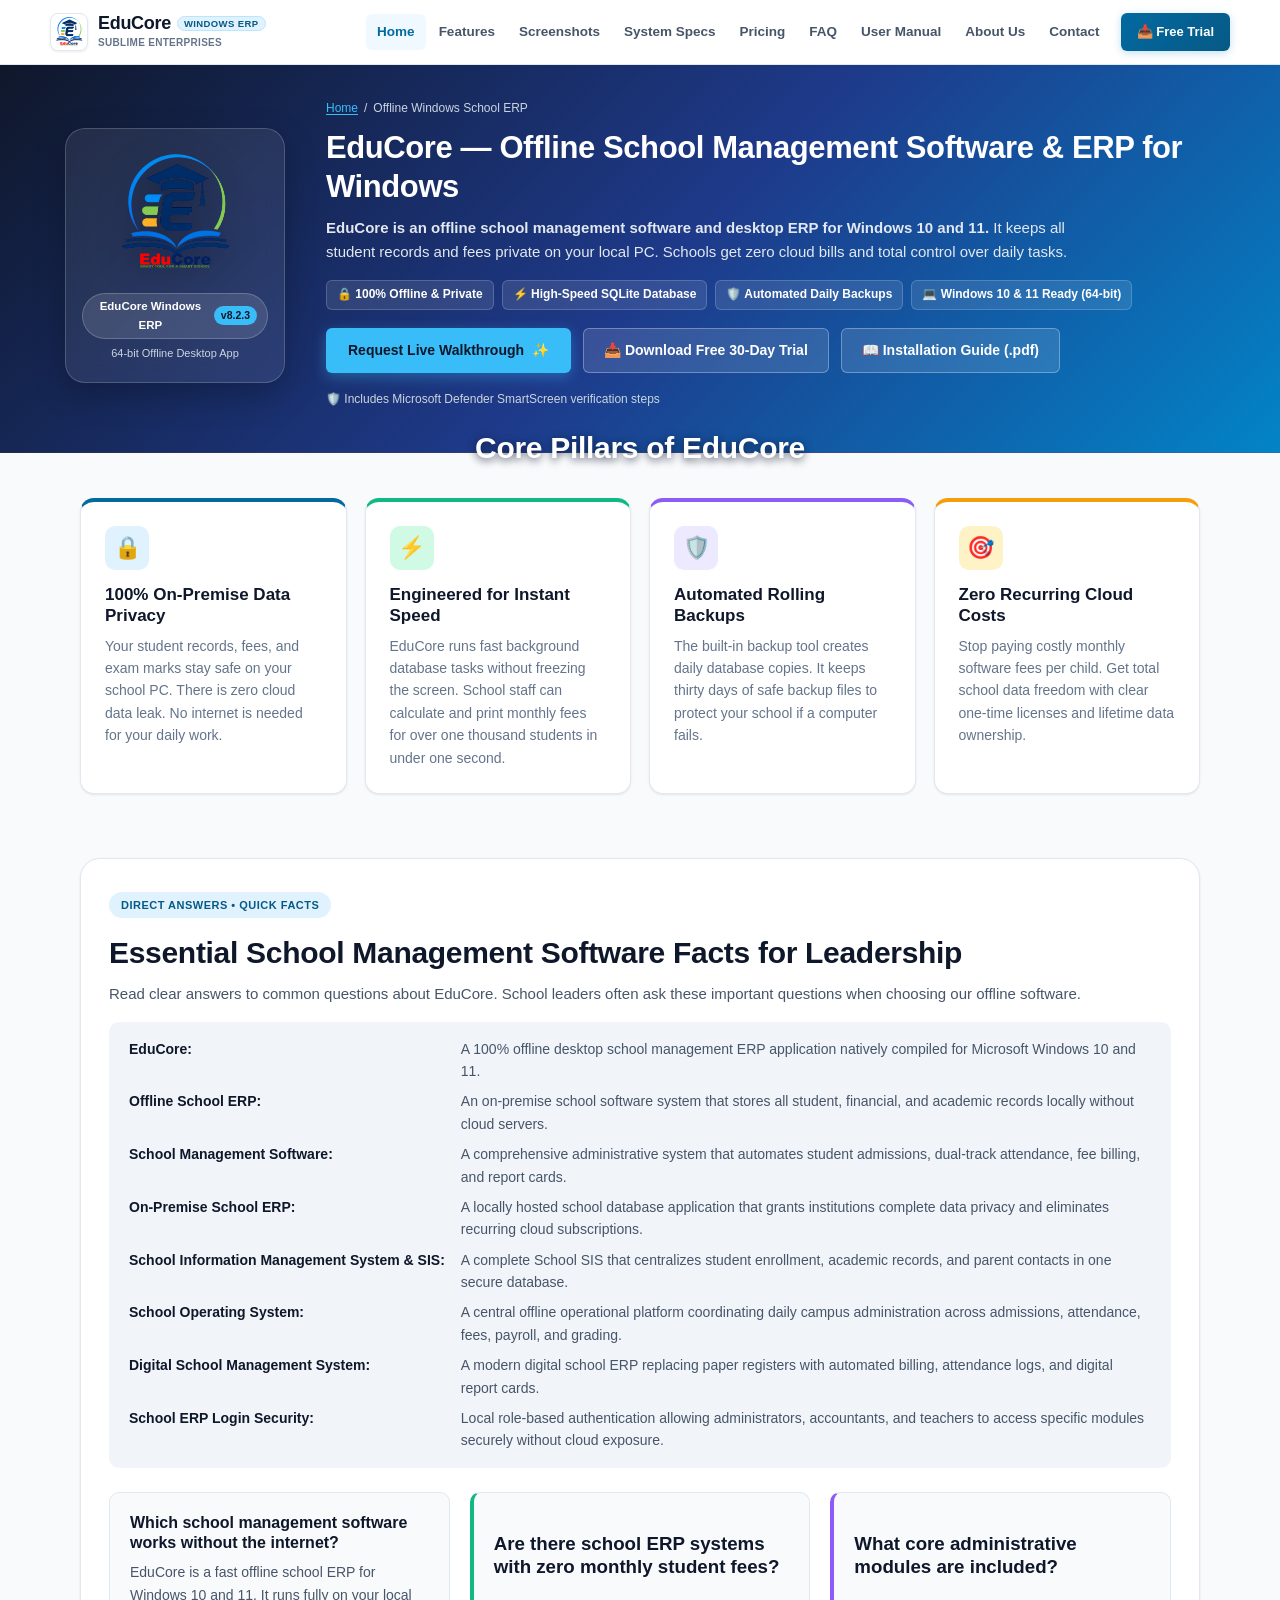
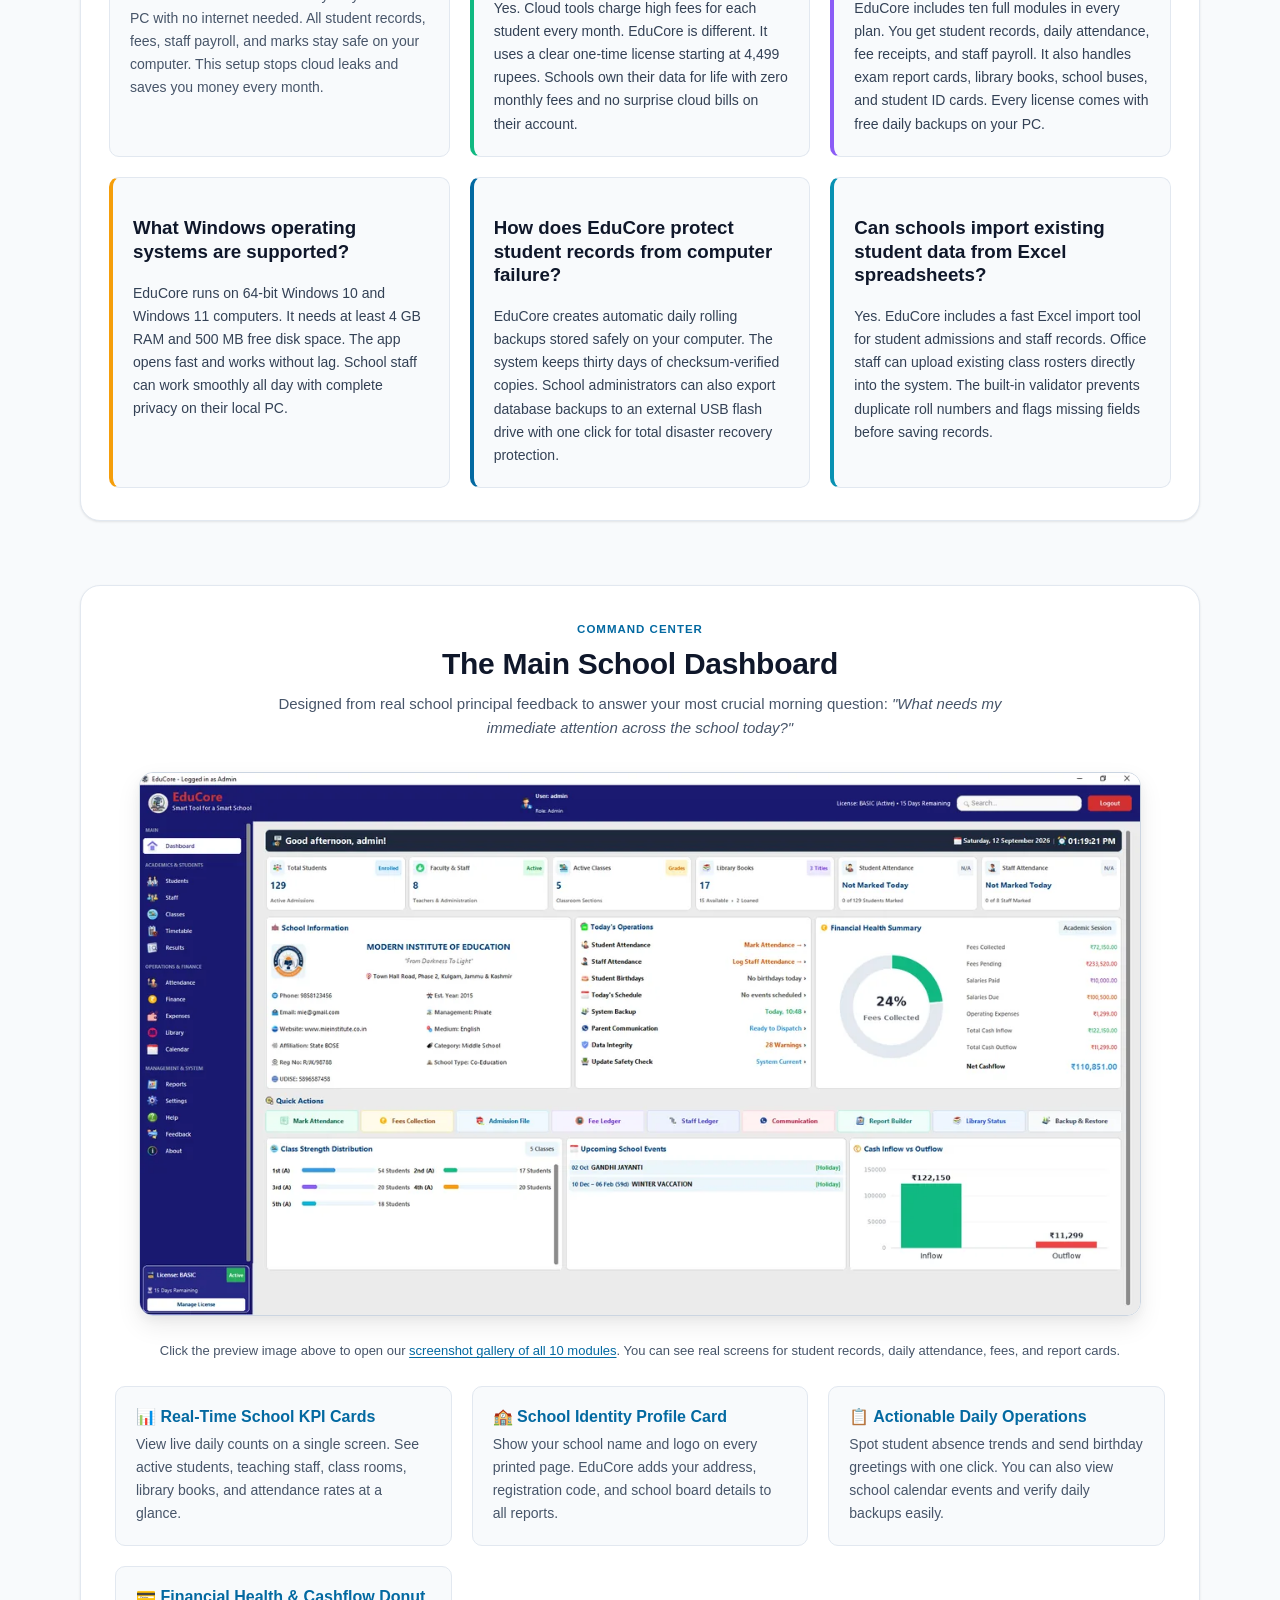
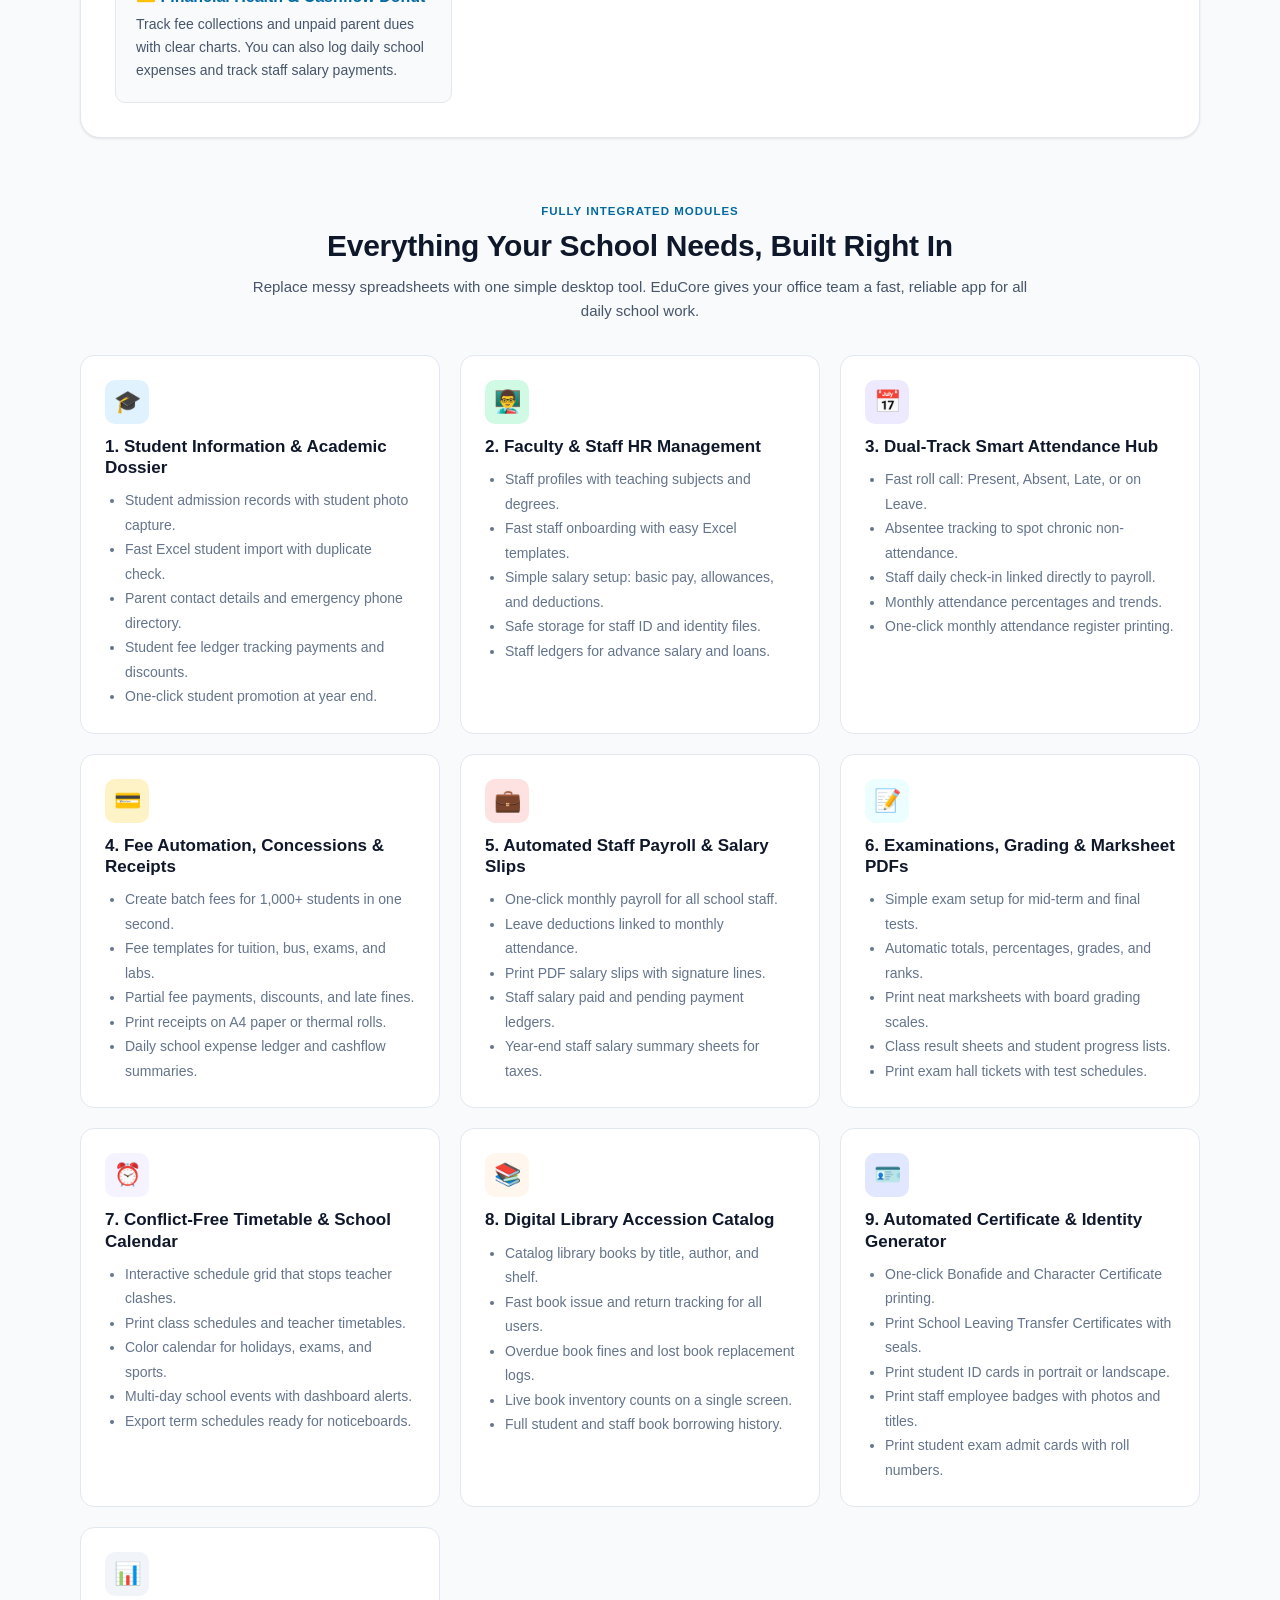
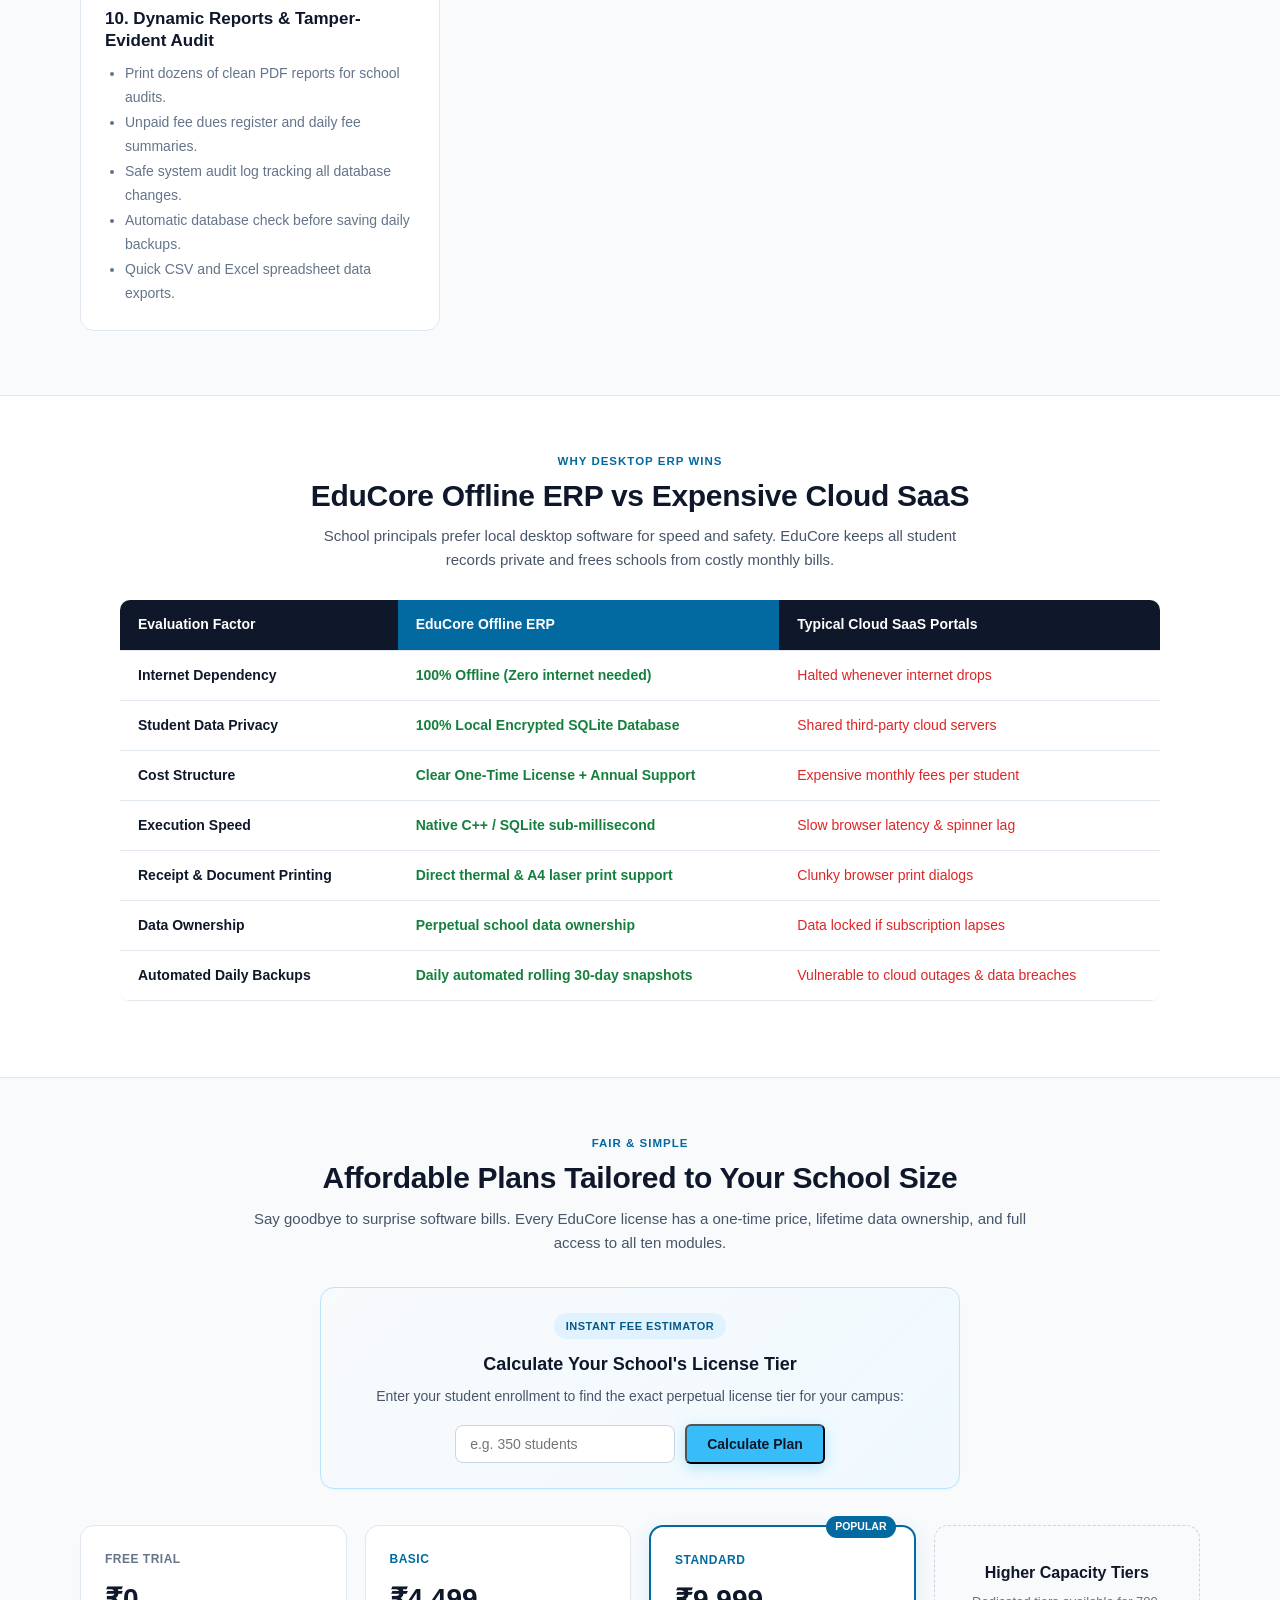
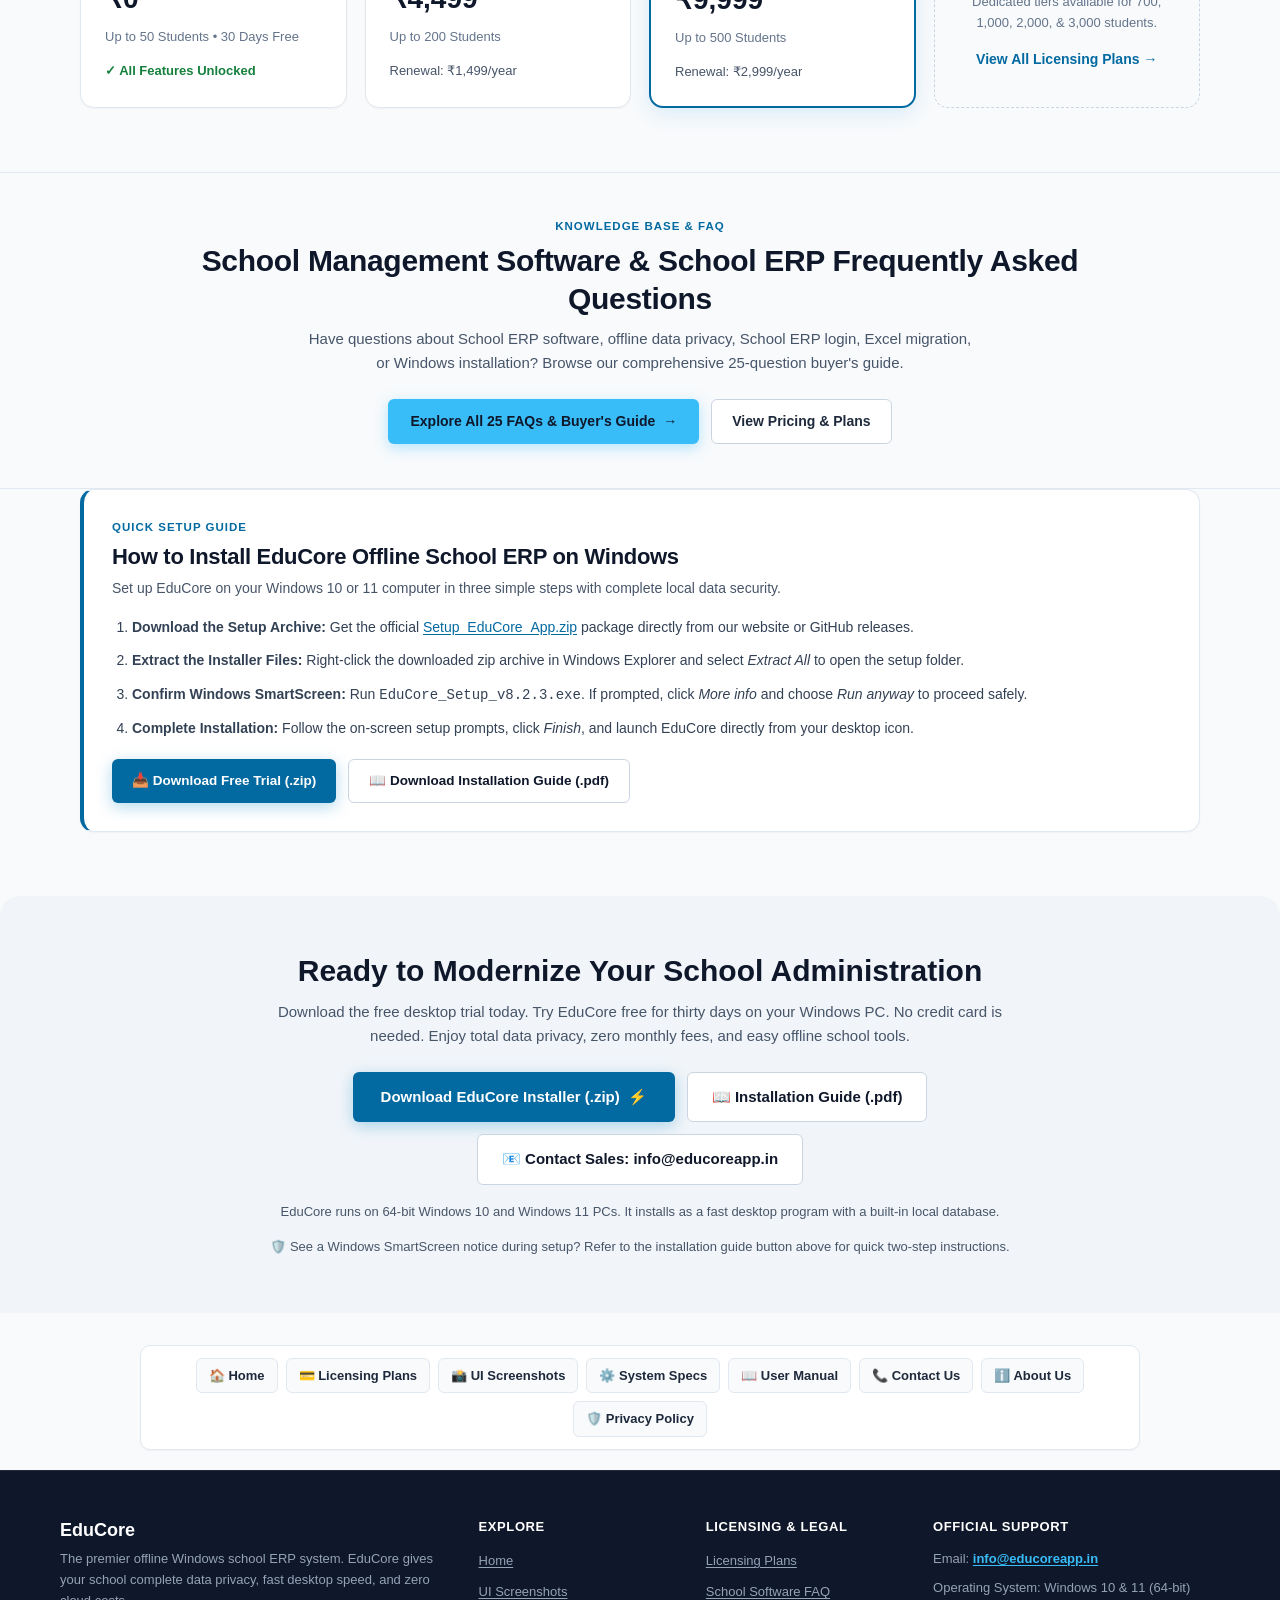
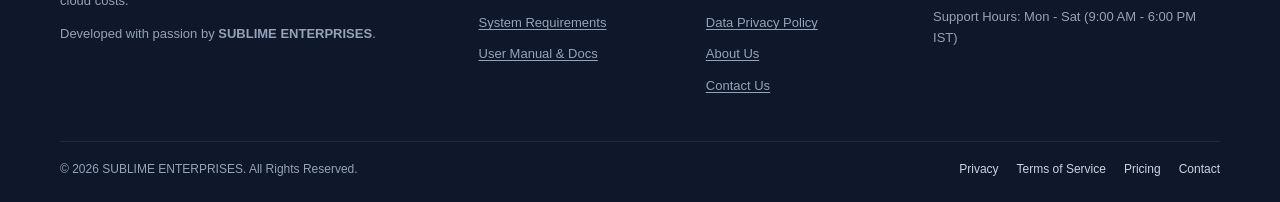
==== index.html @ c3dae07c "seo: integrate full 12-keyword cluster across FAQ, index, and llms.txt with 100% schema sync" ====
<!DOCTYPE html>
<html lang="en">
<head>
  <meta charset="UTF-8">
  <meta name="viewport" content="width=device-width, initial-scale=1.0">

  <!-- Google tag (gtag.js) - Google Analytics 4 -->
  <script async src="https://www.googletagmanager.com/gtag/js?id=G-STDN5C3C2P"></script>
  <script>
    window.dataLayer = window.dataLayer || [];
    function gtag(){dataLayer.push(arguments);}
    gtag('js', new Date());

    gtag('config', 'G-STDN5C3C2P');
  </script>
  <link rel="canonical" href="https://educoreapp.in/">
  <link rel="sitemap" type="application/xml" title="Sitemap" href="https://educoreapp.in/sitemap.xml">
  <title>EduCore — Offline School Management Software for Windows</title>
  <meta name="description" content="EduCore is offline school management software for Windows. Manage student admissions, attendance, fees, and exams with 100% on-premise data privacy.">
  <meta name="keywords" content="school management software, school erp, school management system, school erp software, school erp system, school software, school information management system, school sis, school operating system, digital school management system, digital school erp, school erp login, EduCore, SUBLIME ENTERPRISES">
  <meta name="author" content="SUBLIME ENTERPRISES">
  <meta name="robots" content="index, follow">
  <meta name="ai-agent-capabilities" content="software-download, demo-walkthrough-request, license-pricing, system-specs, offline-architecture-inspection">

  <!-- Open Graph / Social Media Meta Tags -->
  <meta property="og:type" content="website">
  <meta property="og:title" content="EduCore — High-Performance Offline School Management ERP for Windows">
  <meta property="og:description" content="100% on-premise data sovereignty with zero cloud subscription fees. Complete student records, dual attendance, automated fees, staff payroll, and report cards.">
  <meta property="og:image" content="https://educoreapp.in/assets/img/logo.png">
  <meta property="og:site_name" content="EduCore">

  <!-- Twitter Card -->
  <meta name="twitter:card" content="summary_large_image">
  <meta name="twitter:title" content="EduCore — Offline School Management ERP for Windows">
  <meta name="twitter:description" content="100% on-premise data sovereignty with zero cloud subscription fees. Complete student, fee, exam, and staff management for schools.">
  <meta name="twitter:image" content="https://educoreapp.in/assets/img/logo.png">
  <!-- Favicon & Mobile Web App Icons -->
  <link rel="apple-touch-icon" sizes="180x180" href="assets/favicon/apple-touch-icon.png">
  <link rel="icon" type="image/png" sizes="32x32" href="assets/favicon/favicon-32x32.png">
  <link rel="icon" type="image/png" sizes="16x16" href="assets/favicon/favicon-16x16.png">
  <link rel="shortcut icon" href="favicon.ico">
  <link rel="manifest" href="assets/favicon/site.webmanifest">
  <meta name="theme-color" content="#0f172a">

  <link rel="preload" href="assets/css/shared.css" as="style">
  <link rel="stylesheet" href="assets/css/shared.css">

      <!-- Google Compliant Comprehensive Structured Data (JSON-LD) with GEO & AEO Rich Entities -->
  <script type="application/ld+json">{
  "@context": "https://schema.org",
  "@graph": [
    {
      "@type": "WebSite",
      "@id": "https://educoreapp.in/#website",
      "url": "https://educoreapp.in/",
      "name": "EduCore School Management Software",
      "description": "High-performance offline school management ERP and administrative desktop system for Windows.",
      "inLanguage": "en-US",
      "publisher": {
        "@id": "https://educoreapp.in/#organization"
      },
      "potentialAction": {
        "@type": "SearchAction",
        "target": {
          "@type": "EntryPoint",
          "urlTemplate": "https://educoreapp.in/school-management-software-faq.html?q={search_term_string}"
        },
        "query-input": "required name=search_term_string"
      }
    },
    {
      "@type": "BreadcrumbList",
      "@id": "https://educoreapp.in/#breadcrumbs",
      "itemListElement": [
        {
          "@type": "ListItem",
          "position": 1,
          "name": "Home",
          "item": "https://educoreapp.in/"
        },
        {
          "@type": "ListItem",
          "position": 2,
          "name": "Offline Windows School ERP",
          "item": "https://educoreapp.in/#software"
        }
      ]
    },
    {
      "@type": "Organization",
      "@id": "https://educoreapp.in/#organization",
      "name": "SUBLIME ENTERPRISES",
      "legalName": "Sublime Enterprises",
      "url": "https://educoreapp.in/",
      "logo": "https://educoreapp.in/assets/img/logo.webp",
      "image": "https://educoreapp.in/assets/img/logo.webp",
      "description": "Software development and educational technology company engineering offline desktop ERP and school management systems.",
      "email": "info@educoreapp.in",
      "telephone": "+91-9419000000",
      "foundingDate": "2024",
      "founder": {
        "@id": "https://educoreapp.in/#author"
      },
      "address": {
        "@type": "PostalAddress",
        "addressCountry": "IN"
      },
      "sameAs": [
        "https://github.com/tyk786/EduCore",
        "https://en.wikipedia.org/wiki/School_management_system",
        "https://en.wikipedia.org/wiki/SQLite"
      ],
      "contactPoint": [
        {
          "@type": "ContactPoint",
          "contactType": "Customer Support & Technical Inquiries",
          "email": "info@educoreapp.in",
          "telephone": "+91-9419000000",
          "url": "https://educoreapp.in/contact-us.html",
          "availableLanguage": [
            "en",
            "hi"
          ]
        }
      ]
    },
    {
      "@type": "Person",
      "@id": "https://educoreapp.in/#author",
      "name": "Tariq Yousuf",
      "jobTitle": "Lead Software Architect",
      "url": "https://educoreapp.in/about-us.html",
      "image": "https://educoreapp.in/assets/img/logo.webp",
      "worksFor": {
        "@id": "https://educoreapp.in/#organization"
      },
      "sameAs": [
        "https://github.com/tyk786"
      ]
    },
    {
      "@type": "SoftwareApplication",
      "@id": "https://educoreapp.in/#software",
      "name": "EduCore School Management Software",
      "applicationCategory": "EducationalApplication, BusinessApplication",
      "operatingSystem": "Windows 10, Windows 11 (64-bit)",
      "downloadUrl": "https://github.com/tyk786/EduCore/releases/download/8.2.3/Setup_EduCore_App.zip",
      "image": "https://educoreapp.in/assets/img/logo.webp",
      "screenshot": "https://educoreapp.in/assets/img/EduCore_Dashboard.webp",
      "softwareVersion": "8.2.3",
      "datePublished": "2026-01-15",
      "dateModified": "2026-11-14",
      "description": "EduCore is a high-performance offline Windows school management ERP application for student admissions, staff HR, dual-track attendance, fee automation, payroll, marksheet generation, certificates, timetables, and comprehensive reporting.",
      "sameAs": [
        "https://en.wikipedia.org/wiki/School_management_system",
        "https://en.wikipedia.org/wiki/SQLite",
        "https://en.wikipedia.org/wiki/Microsoft_Windows"
      ],
      "speakable": {
        "@type": "SpeakableSpecification",
        "cssSelector": [
          ".ec-hero-lead",
          "#direct-answers h3",
          "#direct-answers p",
          "#faq h3",
          "#faq p"
        ]
      },
      "featureList": [
        "100% Offline On-Premise Data Sovereignty",
        "Zero Cloud Dependency & Zero Recurring Monthly Student Fees",
        "Encrypted SQLite Local Database with Multi-Threading",
        "Automated Rolling 30-Day Snapshot Backups with SHA-256 Checksums",
        "Automated Student Fee Invoicing & Thermal / PDF Receipt Generation",
        "Dual-Track Student & Staff Daily Attendance Management",
        "CBSE & State Board ReportLab Marksheet & Progress Card Engine",
        "Staff Payroll & Automated Salary Slip Generation",
        "Batch Excel Student & Staff Import / Export",
        "Instant Student ID Card & Certificate Generator (Bonafide, Transfer, Character)"
      ],
      "aggregateRating": {
        "@type": "AggregateRating",
        "ratingValue": "4.9",
        "reviewCount": "48",
        "bestRating": "5",
        "worstRating": "1"
      },
      "review": [
        {
          "@type": "Review",
          "reviewRating": {
            "@type": "Rating",
            "ratingValue": "5",
            "bestRating": "5"
          },
          "author": {
            "@type": "Person",
            "name": "Rajesh Verma",
            "jobTitle": "School Administrator",
            "url": "https://educoreapp.in/about-us.html",
            "sameAs": "https://educoreapp.in/#organization"
          },
          "reviewBody": "EduCore transformed our administration. Generating report cards, collecting fees, and tracking student attendance completely offline eliminated recurring cloud expenses."
        }
      ],
      "offers": {
        "@type": "AggregateOffer",
        "priceCurrency": "INR",
        "lowPrice": "0",
        "highPrice": "59999",
        "offerCount": "7"
      },
      "author": {
        "@id": "https://educoreapp.in/#organization"
      }
    },
    {
      "@type": "HowTo",
      "@id": "https://educoreapp.in/#install-howto",
      "name": "How to Install EduCore Offline School Management Software on Windows",
      "description": "Step-by-step instructions to download, extract, verify Microsoft Defender SmartScreen, and set up EduCore on Windows 10 or 11.",
      "image": "https://educoreapp.in/assets/img/logo.webp",
      "totalTime": "PT3M",
      "step": [
        {
          "@type": "HowToStep",
          "position": 1,
          "name": "Download the Setup Archive",
          "text": "Download the official Setup_EduCore_App.zip file directly from https://educoreapp.in or GitHub Releases.",
          "url": "https://educoreapp.in/assets/EduCore_Installation_Guide.pdf"
        },
        {
          "@type": "HowToStep",
          "position": 2,
          "name": "Extract All Files",
          "text": "Right-click Setup_EduCore_App.zip in your Downloads folder, choose Extract All, and extract to a local directory."
        },
        {
          "@type": "HowToStep",
          "position": 3,
          "name": "Confirm Microsoft Defender SmartScreen",
          "text": "Run EduCore_Setup_v8.2.3.exe. If Windows displays 'Windows protected your PC', click 'More info', confirm the application name, and click 'Run anyway'."
        },
        {
          "@type": "HowToStep",
          "position": 4,
          "name": "Complete Setup Wizard",
          "text": "Follow the installer prompts, click Install, click Finish, and launch EduCore from your Desktop."
        }
      ],
      "estimatedCost": {
        "@type": "MonetaryAmount",
        "currency": "INR",
        "value": "0"
      },
      "supply": [
        {
          "@type": "HowToSupply",
          "name": "Windows 10 or 11 PC (64-bit)"
        }
      ],
      "tool": [
        {
          "@type": "HowToTool",
          "name": "Setup_EduCore_App.zip Installer"
        }
      ]
    },
    {
      "@type": "FAQPage",
      "@id": "https://educoreapp.in/#faq",
      "description": "Authoritative answers regarding EduCore offline school ERP architecture, security, fee structures, and Windows installation.",
      "mainEntity": [
        {
          "@type": "Question",
          "name": "Which school management software works without the internet?",
          "text": "Which school management software works without the internet?",
          "dateCreated": "2026-02-01",
          "upvoteCount": 24,
          "acceptedAnswer": {
            "@type": "Answer",
            "text": "EduCore is a fast offline school ERP for Windows 10 and 11. It runs fully on your local PC with no internet needed. All student records, fees, staff payroll, and marks stay safe on your computer. This setup stops cloud leaks and saves you money every month.",
            "dateCreated": "2026-02-01",
            "upvoteCount": 24,
            "url": "https://educoreapp.in/#faq"
          },
          "suggestedAnswer": {
            "@type": "Answer",
            "text": "EduCore runs completely offline on your local Windows PC with zero cloud dependency.",
            "dateCreated": "2026-02-01",
            "upvoteCount": 18,
            "url": "https://educoreapp.in/#faq"
          }
        },
        {
          "@type": "Question",
          "name": "Are there school ERP systems with no monthly student fees?",
          "text": "Are there school ERP systems with no monthly student fees?",
          "dateCreated": "2026-02-01",
          "upvoteCount": 19,
          "acceptedAnswer": {
            "@type": "Answer",
            "text": "Yes. Cloud tools charge high fees for each student every month. EduCore is different. It uses a clear one-time license starting at 4,499 rupees. Schools own their data for life with zero monthly fees and no surprise cloud bills on their account.",
            "dateCreated": "2026-02-01",
            "upvoteCount": 19,
            "url": "https://educoreapp.in/#faq"
          },
          "suggestedAnswer": {
            "@type": "Answer",
            "text": "EduCore offers a one-time perpetual license with zero recurring monthly per-student subscription fees.",
            "dateCreated": "2026-02-01",
            "upvoteCount": 14,
            "url": "https://educoreapp.in/#faq"
          }
        },
        {
          "@type": "Question",
          "name": "Is EduCore completely offline?",
          "text": "Is EduCore completely offline?",
          "dateCreated": "2026-02-01",
          "upvoteCount": 31,
          "acceptedAnswer": {
            "@type": "Answer",
            "text": "No. EduCore works completely offline for all daily school work. You only need the internet once to activate your license. After that, taking daily attendance, collecting fees, printing report cards, and paying staff work with zero internet on your office PC.",
            "dateCreated": "2026-02-01",
            "upvoteCount": 31,
            "url": "https://educoreapp.in/#faq"
          },
          "suggestedAnswer": {
            "@type": "Answer",
            "text": "All daily school tasks in EduCore run 100% offline on your local computer.",
            "dateCreated": "2026-02-01",
            "upvoteCount": 22,
            "url": "https://educoreapp.in/#faq"
          }
        },
        {
          "@type": "Question",
          "name": "What are the system requirements for EduCore?",
          "text": "What are the system requirements for EduCore?",
          "dateCreated": "2026-02-01",
          "upvoteCount": 15,
          "acceptedAnswer": {
            "@type": "Answer",
            "text": "EduCore runs on 64-bit Windows 10 and Windows 11 computers. It needs at least 4 GB RAM and 500 MB free disk space. The app opens fast and works without lag. School staff can work smoothly all day with complete privacy on their local PC.",
            "dateCreated": "2026-02-01",
            "upvoteCount": 15,
            "url": "https://educoreapp.in/#faq"
          },
          "suggestedAnswer": {
            "@type": "Answer",
            "text": "Requires 64-bit Windows 10 or 11, 4 GB RAM, and 500 MB storage space.",
            "dateCreated": "2026-02-01",
            "upvoteCount": 11,
            "url": "https://educoreapp.in/#faq"
          }
        }
      ]
    }
  ]
}</script>
</head>
<body>
  <a href="#main-content" class="ec-skip-link">Skip to main content</a>

  <!-- Top Sticky Navigation Bar -->
  <header class="ec-top-header">
    <div class="ec-nav-container">
      <a href="https://educoreapp.in/" class="ec-brand-logo">
        <picture><source srcset="assets/img/logo.webp" type="image/webp"><img src="assets/img/logo.webp" alt="EduCore Logo" width="38" height="38" loading="eager"></picture>
        <div class="ec-brand-text">
          <div class="ec-brand-name">EduCore <span class="ec-brand-badge">Windows ERP</span></div>
          <div class="ec-brand-tagline">SUBLIME ENTERPRISES</div>
        </div>
      </a>

      <nav class="ec-desktop-nav" aria-label="Main Navigation">
        <a href="https://educoreapp.in/" class="ec-nav-item active">Home</a>
        <a href="#features" class="ec-nav-item">Features</a>
        <a href="screenshots.html" class="ec-nav-item">Screenshots</a>
        <a href="system-requirements.html" class="ec-nav-item">System Specs</a>
        <a href="licensing.html" class="ec-nav-item">Pricing</a>
        <a href="school-management-software-faq.html" class="ec-nav-item">FAQ</a>
        <a href="help-support.html" class="ec-nav-item">User Manual</a>
        <a href="about-us.html" class="ec-nav-item">About Us</a>
        <a href="contact-us.html" class="ec-nav-item">Contact</a>
        <a href="https://github.com/tyk786/EduCore/releases/download/8.2.3/Setup_EduCore_App.zip" class="ec-nav-cta" target="_blank">📥 Free Trial</a>
      </nav>

      <button class="ec-mobile-toggle" aria-label="Toggle Navigation Menu">☰</button>
    </div>

    <div class="ec-mobile-menu">
      <a href="https://educoreapp.in/" class="active">🏠 Home</a>
      <a href="#features">⚡ Features &amp; Modules</a>
      <a href="screenshots.html">📸 UI Screenshots</a>
      <a href="system-requirements.html">⚙️ System Requirements</a>
      <a href="licensing.html">💳 Pricing &amp; Licensing</a>
      <a href="school-management-software-faq.html">❓ FAQ &amp; Guide</a>
      <a href="help-support.html">📖 User Manual &amp; Docs</a>
      <a href="about-us.html">ℹ️ About Us</a>
      <a href="contact-us.html">📞 Contact Support</a>
      <a href="privacy-policy.html">🛡️ Privacy Policy</a>
      <a href="https://github.com/tyk786/EduCore/releases/download/8.2.3/Setup_EduCore_App.zip" class="ec-mobile-cta" target="_blank">📥 Download 30-Day Free Trial</a>
    </div>
  </header>

  <main id="main-content">
    <!--================= HERO SECTION — HORIZONTAL SPLIT =================-->
    <section class="ec-hero">
      <div class="ec-hero-inner">

        <!-- LEFT SIDE: Prominent Logo Card -->
        <div class="ec-hero-logo">
          <div class="ec-hero-logo-card">
            <picture>
              <source srcset="assets/img/logo.webp" type="image/webp">
              <img src="assets/img/logo.webp" alt="EduCore School Management Software Official Logo" width="130" height="130" loading="lazy">
            </picture>
            <div class="ec-hero-version-badge">
              <span>EduCore Windows ERP</span>
              <span class="ec-hero-version-num">v8.2.3</span>
            </div>
            <div class="ec-hero-logo-sub">64-bit Offline Desktop App</div>
          </div>
        </div>

        <!-- RIGHT SIDE: Content -->
        <div class="ec-hero-content">
          <!-- Compact Breadcrumb -->
          <nav aria-label="Breadcrumb">
            <ol class="ec-hero-breadcrumbs">
              <li><a href="https://educoreapp.in/">Home</a></li>
              <li>/</li>
              <li style="color: #cbd5e1;">Offline Windows School ERP</li>
            </ol>
          </nav>

          <!-- Headline -->
          <h1>EduCore — Offline School Management Software &amp; ERP for Windows</h1>

          <!-- Direct Entity Definition (SEO & Voice Readability) -->
          <p class="ec-hero-lead">
            <strong>EduCore is an offline school management software and desktop ERP for Windows 10 and 11.</strong> It keeps all student records and fees private on your local PC. Schools get zero cloud bills and total control over daily tasks.
          </p>

          <!-- Key Badges -->
          <div class="ec-hero-badges">
            <span class="ec-hero-badge">🔒 100% Offline &amp; Private</span>
            <span class="ec-hero-badge">⚡ High-Speed SQLite Database</span>
            <span class="ec-hero-badge">🛡️ Automated Daily Backups</span>
            <span class="ec-hero-badge">💻 Windows 10 &amp; 11 Ready (64-bit)</span>
          </div>

          <!-- Action Buttons -->
          <div class="ec-hero-actions">
            <a class="ec-btn-primary" href="https://docs.google.com/forms/d/e/1FAIpQLSeJX17DAjNQ7jBfLTHKr072KRg-OaDC-J2rRRk_P5Yt6bda3A/viewform?usp=header" target="_blank">
              <span>Request Live Walkthrough</span> <span>✨</span>
            </a>
            <a class="ec-btn-secondary" href="https://github.com/tyk786/EduCore/releases/download/8.2.3/Setup_EduCore_App.zip" target="_blank">
              <span>📥 Download Free 30-Day Trial</span>
            </a>
            <a class="ec-btn-secondary" href="assets/EduCore_Installation_Guide.pdf" target="_blank" download>
              <span>📖 Installation Guide (.pdf)</span>
            </a>
          </div>

          <!-- SmartScreen Helper -->
          <div class="ec-hero-smartscreen">
            <span>🛡️ Includes Microsoft Defender SmartScreen verification steps</span>
          </div>
        </div>

      </div>
    </section>

    <!--================= TRUST & CORE PILLARS =================-->
    <section id="pillars" class="ec-section" aria-label="Core Pillars" style="margin-top: -24px; position: relative; z-index: 10;">
      <div class="ec-section-header">
        <h2 id="heading-pillars" class="ec-section-title" style="color: #ffffff; text-shadow: 0 2px 8px rgba(15,23,42,0.8);">Core Pillars of EduCore</h2>
      </div>
      <div class="ec-grid-4">
        <!--Pillar 1-->
        <div class="ec-pillar-card" style="border-top: 4px solid var(--ec-blue);">
          <div class="ec-pillar-icon ec-icon-blue">🔒</div>
          <h3>100% On-Premise Data Privacy</h3>
          <p>Your student records, fees, and exam marks stay safe on your school PC. There is zero cloud data leak. No internet is needed for your daily work.</p>
        </div>

        <!--Pillar 2-->
        <div class="ec-pillar-card" style="border-top: 4px solid var(--ec-emerald);">
          <div class="ec-pillar-icon ec-icon-emerald">⚡</div>
          <h3>Engineered for Instant Speed</h3>
          <p>EduCore runs fast background database tasks without freezing the screen. School staff can calculate and print monthly fees for over one thousand students in under one second.</p>
        </div>

        <!--Pillar 3-->
        <div class="ec-pillar-card" style="border-top: 4px solid var(--ec-purple);">
          <div class="ec-pillar-icon ec-icon-purple">🛡️</div>
          <h3>Automated Rolling Backups</h3>
          <p>The built-in backup tool creates daily database copies. It keeps thirty days of safe backup files to protect your school if a computer fails.</p>
        </div>

        <!--Pillar 4-->
        <div class="ec-pillar-card" style="border-top: 4px solid var(--ec-amber);">
          <div class="ec-pillar-icon ec-icon-amber">🎯</div>
          <h3>Zero Recurring Cloud Costs</h3>
          <p>Stop paying costly monthly software fees per child. Get total school data freedom with clear one-time licenses and lifetime data ownership.</p>
        </div>
      </div>
    </section>

    <!--================= AI OVERVIEW & EXECUTIVE DIRECT-ANSWER BLOCK =================-->
    <section id="direct-answers" class="ec-section" aria-label="Executive Direct Answers &amp; Key Facts">
      <div class="ec-direct-answers">
        <div class="ec-direct-answers-header">
          <span class="ec-tag">Direct Answers &bull; Quick Facts</span>
          <h2 id="heading-direct-answers" class="ec-section-title ec-mt-16">Essential School Management Software Facts for Leadership</h2>
          <p class="ec-section-desc">Read clear answers to common questions about EduCore. School leaders often ask these important questions when choosing our offline software.</p>
        </div>

        <!-- Extractable Definition List for AI & LLM Search Engines -->
        <dl class="ec-definition-list">
          <dt>EduCore:</dt>
          <dd>A 100% offline desktop school management ERP application natively compiled for Microsoft Windows 10 and 11.</dd>
          <dt>Offline School ERP:</dt>
          <dd>An on-premise school software system that stores all student, financial, and academic records locally without cloud servers.</dd>
          <dt>School Management Software:</dt>
          <dd>A comprehensive administrative system that automates student admissions, dual-track attendance, fee billing, and report cards.</dd>
          <dt>On-Premise School ERP:</dt>
          <dd>A locally hosted school database application that grants institutions complete data privacy and eliminates recurring cloud subscriptions.</dd>
          <dt>School Information Management System &amp; SIS:</dt>
          <dd>A complete School SIS that centralizes student enrollment, academic records, and parent contacts in one secure database.</dd>
          <dt>School Operating System:</dt>
          <dd>A central offline operational platform coordinating daily campus administration across admissions, attendance, fees, payroll, and grading.</dd>
          <dt>Digital School Management System:</dt>
          <dd>A modern digital school ERP replacing paper registers with automated billing, attendance logs, and digital report cards.</dd>
          <dt>School ERP Login Security:</dt>
          <dd>Local role-based authentication allowing administrators, accountants, and teachers to access specific modules securely without cloud exposure.</dd>
        </dl>

        <div class="ec-grid-2">
          <!-- Answer Block 1 -->
          <div class="ec-answer-block">
            <h3 id="faq-offline-erp">Which school management software works without the internet?</h3>
            <p>EduCore is a fast offline school ERP for Windows 10 and 11. It runs fully on your local PC with no internet needed. All student records, fees, staff payroll, and marks stay safe on your computer. This setup stops cloud leaks and saves you money every month.</p>
          </div>

          <!-- Answer Block 2 -->
          <div class="ec-answer-accent ec-accent-emerald">
            <h3 id="faq-pricing-zero-fees">Are there school ERP systems with zero monthly student fees?</h3>
            <p style="color: var(--ec-slate-700); font-size: 14px; line-height: 1.65; margin: 0;">Yes. Cloud tools charge high fees for each student every month. EduCore is different. It uses a clear one-time license starting at 4,499 rupees. Schools own their data for life with zero monthly fees and no surprise cloud bills on their account.</p>
          </div>

          <!-- Answer Block 3 -->
          <div class="ec-answer-accent ec-accent-purple">
            <h3 id="faq-modules">What core administrative modules are included?</h3>
            <p style="color: var(--ec-slate-700); font-size: 14px; line-height: 1.65; margin: 0;">EduCore includes ten full modules in every plan. You get student records, daily attendance, fee receipts, and staff payroll. It also handles exam report cards, library books, school buses, and student ID cards. Every license comes with free daily backups on your PC.</p>
          </div>

          <!-- Answer Block 4 -->
          <div class="ec-answer-accent ec-accent-amber">
            <h3 id="faq-windows-support">What Windows operating systems are supported?</h3>
            <p style="color: var(--ec-slate-700); font-size: 14px; line-height: 1.65; margin: 0;">EduCore runs on 64-bit Windows 10 and Windows 11 computers. It needs at least 4 GB RAM and 500 MB free disk space. The app opens fast and works without lag. School staff can work smoothly all day with complete privacy on their local PC.</p>
          </div>

          <!-- Answer Block 5 -->
          <div class="ec-answer-accent ec-accent-blue" style="border-left: 4px solid var(--ec-blue);">
            <h3 id="faq-backup-protection">How does EduCore protect student records from computer failure?</h3>
            <p style="color: var(--ec-slate-700); font-size: 14px; line-height: 1.65; margin: 0;">EduCore creates automatic daily rolling backups stored safely on your computer. The system keeps thirty days of checksum-verified copies. School administrators can also export database backups to an external USB flash drive with one click for total disaster recovery protection.</p>
          </div>

          <!-- Answer Block 6 -->
          <div class="ec-answer-accent" style="border-left: 4px solid #0891b2;">
            <h3 id="faq-excel-migration">Can schools import existing student data from Excel spreadsheets?</h3>
            <p style="color: var(--ec-slate-700); font-size: 14px; line-height: 1.65; margin: 0;">Yes. EduCore includes a fast Excel import tool for student admissions and staff records. Office staff can upload existing class rosters directly into the system. The built-in validator prevents duplicate roll numbers and flags missing fields before saving records.</p>
          </div>
        </div>
      </div>
    </section>

    <!--================= EXECUTIVE DASHBOARD SHOWCASE =================-->
    <section id="dashboard" class="ec-section">
      <div class="ec-dashboard-showcase">
        <div class="ec-section-header">
          <span class="ec-section-label">Command Center</span>
          <h2 id="heading-dashboard" class="ec-section-title">The Main School Dashboard</h2>
          <p class="ec-section-desc">
            Designed from real school principal feedback to answer your most crucial morning question: <em>"What needs my immediate attention across the school today?"</em>
          </p>
        </div>

        <!--Dashboard Visual Link-->
        <div class="ec-text-center ec-mb-24">
          <a href="screenshots.html" aria-label="Explore complete EduCore UI screenshot gallery" class="ec-dashboard-img">
            <span class="ec-sr-only">Explore complete EduCore UI screenshot gallery of all 10 modules</span>
            <picture><source srcset="assets/img/EduCore_Dashboard.webp" type="image/webp"><img alt="EduCore Offline School Management Software Dashboard and Administrative Interface" src="assets/img/EduCore_Dashboard.webp" width="1000" height="562" loading="lazy"></picture>
          </a>
          <p class="ec-text-muted ec-text-sm ec-mt-16">Click the preview image above to open our <a href="screenshots.html">screenshot gallery of all 10 modules</a>. You can see real screens for student records, daily attendance, fees, and report cards.</p>
        </div>

        <!--Key Dashboard Features Grid-->
        <div class="ec-grid-2">
          <div class="ec-answer-block">
            <h3 style="color: var(--ec-blue); margin-bottom: 6px;">📊 Real-Time School KPI Cards</h3>
            <p>View live daily counts on a single screen. See active students, teaching staff, class rooms, library books, and attendance rates at a glance.</p>
          </div>

          <div class="ec-answer-block">
            <h3 style="color: var(--ec-blue); margin-bottom: 6px;">🏫 School Identity Profile Card</h3>
            <p>Show your school name and logo on every printed page. EduCore adds your address, registration code, and school board details to all reports.</p>
          </div>

          <div class="ec-answer-block">
            <h3 style="color: var(--ec-blue); margin-bottom: 6px;">📋 Actionable Daily Operations</h3>
            <p>Spot student absence trends and send birthday greetings with one click. You can also view school calendar events and verify daily backups easily.</p>
          </div>

          <div class="ec-answer-block">
            <h3 style="color: var(--ec-blue); margin-bottom: 6px;">💳 Financial Health &amp; Cashflow Donut</h3>
            <p>Track fee collections and unpaid parent dues with clear charts. You can also log daily school expenses and track staff salary payments.</p>
          </div>
        </div>
      </div>
    </section>

    <!--================= 10 CORE MODULES =================-->
    <section id="features" class="ec-section">
      <div class="ec-section-header">
        <span class="ec-section-label">Fully Integrated Modules</span>
        <h2 id="heading-modules" class="ec-section-title">Everything Your School Needs, Built Right In</h2>
        <p class="ec-section-desc">Replace messy spreadsheets with one simple desktop tool. EduCore gives your office team a fast, reliable app for all daily school work.</p>
      </div>

      <div class="ec-grid-2">
        <!--Module 1: Student Lifecycle-->
        <div class="ec-module-card">
          <div class="ec-module-icon ec-icon-blue">🎓</div>
          <h3>1. Student Information &amp; Academic Dossier</h3>
          <ul>
            <li>Student admission records with student photo capture.</li>
            <li>Fast Excel student import with duplicate check.</li>
            <li>Parent contact details and emergency phone directory.</li>
            <li>Student fee ledger tracking payments and discounts.</li>
            <li>One-click student promotion at year end.</li>
          </ul>
        </div>

        <!--Module 2: Staff HR-->
        <div class="ec-module-card">
          <div class="ec-module-icon ec-icon-emerald">👨‍🏫</div>
          <h3>2. Faculty &amp; Staff HR Management</h3>
          <ul>
            <li>Staff profiles with teaching subjects and degrees.</li>
            <li>Fast staff onboarding with easy Excel templates.</li>
            <li>Simple salary setup: basic pay, allowances, and deductions.</li>
            <li>Safe storage for staff ID and identity files.</li>
            <li>Staff ledgers for advance salary and loans.</li>
          </ul>
        </div>

        <!--Module 3: Dual Attendance-->
        <div class="ec-module-card">
          <div class="ec-module-icon ec-icon-purple">📅</div>
          <h3>3. Dual-Track Smart Attendance Hub</h3>
          <ul>
            <li>Fast roll call: Present, Absent, Late, or on Leave.</li>
            <li>Absentee tracking to spot chronic non-attendance.</li>
            <li>Staff daily check-in linked directly to payroll.</li>
            <li>Monthly attendance percentages and trends.</li>
            <li>One-click monthly attendance register printing.</li>
          </ul>
        </div>

        <!--Module 4: Fee Automation-->
        <div class="ec-module-card">
          <div class="ec-module-icon ec-icon-amber">💳</div>
          <h3>4. Fee Automation, Concessions &amp; Receipts</h3>
          <ul>
            <li>Create batch fees for 1,000+ students in one second.</li>
            <li>Fee templates for tuition, bus, exams, and labs.</li>
            <li>Partial fee payments, discounts, and late fines.</li>
            <li>Print receipts on A4 paper or thermal rolls.</li>
            <li>Daily school expense ledger and cashflow summaries.</li>
          </ul>
        </div>

        <!--Module 5: Staff Payroll-->
        <div class="ec-module-card">
          <div class="ec-module-icon ec-icon-red">💼</div>
          <h3>5. Automated Staff Payroll &amp; Salary Slips</h3>
          <ul>
            <li>One-click monthly payroll for all school staff.</li>
            <li>Leave deductions linked to monthly attendance.</li>
            <li>Print PDF salary slips with signature lines.</li>
            <li>Staff salary paid and pending payment ledgers.</li>
            <li>Year-end staff salary summary sheets for taxes.</li>
          </ul>
        </div>

        <!--Module 6: Exams & Marksheets-->
        <div class="ec-module-card">
          <div class="ec-module-icon ec-icon-cyan">📝</div>
          <h3>6. Examinations, Grading &amp; Marksheet PDFs</h3>
          <ul>
            <li>Simple exam setup for mid-term and final tests.</li>
            <li>Automatic totals, percentages, grades, and ranks.</li>
            <li>Print neat marksheets with board grading scales.</li>
            <li>Class result sheets and student progress lists.</li>
            <li>Print exam hall tickets with test schedules.</li>
          </ul>
        </div>

        <!--Module 7: Timetable & Calendar-->
        <div class="ec-module-card">
          <div class="ec-module-icon ec-icon-violet">⏰</div>
          <h3>7. Conflict-Free Timetable &amp; School Calendar</h3>
          <ul>
            <li>Interactive schedule grid that stops teacher clashes.</li>
            <li>Print class schedules and teacher timetables.</li>
            <li>Color calendar for holidays, exams, and sports.</li>
            <li>Multi-day school events with dashboard alerts.</li>
            <li>Export term schedules ready for noticeboards.</li>
          </ul>
        </div>

        <!--Module 8: Library-->
        <div class="ec-module-card">
          <div class="ec-module-icon ec-icon-orange">📚</div>
          <h3>8. Digital Library Accession Catalog</h3>
          <ul>
            <li>Catalog library books by title, author, and shelf.</li>
            <li>Fast book issue and return tracking for all users.</li>
            <li>Overdue book fines and lost book replacement logs.</li>
            <li>Live book inventory counts on a single screen.</li>
            <li>Full student and staff book borrowing history.</li>
          </ul>
        </div>

        <!--Module 9: Certificates & IDs-->
        <div class="ec-module-card">
          <div class="ec-module-icon ec-icon-slate" style="background: #e0e7ff; color: #4338ca;">🪪</div>
          <h3>9. Automated Certificate &amp; Identity Generator</h3>
          <ul>
            <li>One-click Bonafide and Character Certificate printing.</li>
            <li>Print School Leaving Transfer Certificates with seals.</li>
            <li>Print student ID cards in portrait or landscape.</li>
            <li>Print staff employee badges with photos and titles.</li>
            <li>Print student exam admit cards with roll numbers.</li>
          </ul>
        </div>

        <!--Module 10: Dynamic Reports & Audit-->
        <div class="ec-module-card">
          <div class="ec-module-icon ec-icon-slate">📊</div>
          <h3>10. Dynamic Reports &amp; Tamper-Evident Audit</h3>
          <ul>
            <li>Print dozens of clean PDF reports for school audits.</li>
            <li>Unpaid fee dues register and daily fee summaries.</li>
            <li>Safe system audit log tracking all database changes.</li>
            <li>Automatic database check before saving daily backups.</li>
            <li>Quick CSV and Excel spreadsheet data exports.</li>
          </ul>
        </div>
      </div>
    </section>

    <!--================= COMPARISON MATRIX =================-->
    <section id="comparison" class="ec-section-full" style="background: #ffffff; border-top: 1px solid var(--ec-slate-200); border-bottom: 1px solid var(--ec-slate-200);">
      <div style="max-width: 1040px; margin: 0 auto; text-align: center;">
        <span class="ec-section-label">Why Desktop ERP Wins</span>
        <h2 id="heading-comparison" class="ec-section-title">EduCore Offline ERP vs Expensive Cloud SaaS</h2>
        <p class="ec-section-desc" style="max-width: 680px; margin: 0 auto 28px;">School principals prefer local desktop software for speed and safety. EduCore keeps all student records private and frees schools from costly monthly bills.</p>

        <div class="ec-table-wrap">
          <table class="ec-comp-table">
            <thead>
              <tr>
                <th>Evaluation Factor</th>
                <th class="ec-highlight">EduCore Offline ERP</th>
                <th>Typical Cloud SaaS Portals</th>
              </tr>
            </thead>
            <tbody>
              <tr>
                <td><strong>Internet Dependency</strong></td>
                <td class="ec-win">100% Offline (Zero internet needed)</td>
                <td class="ec-lose">Halted whenever internet drops</td>
              </tr>
              <tr>
                <td><strong>Student Data Privacy</strong></td>
                <td class="ec-win">100% Local Encrypted SQLite Database</td>
                <td class="ec-lose">Shared third-party cloud servers</td>
              </tr>
              <tr>
                <td><strong>Cost Structure</strong></td>
                <td class="ec-win">Clear One-Time License + Annual Support</td>
                <td class="ec-lose">Expensive monthly fees per student</td>
              </tr>
              <tr>
                <td><strong>Execution Speed</strong></td>
                <td class="ec-win">Native C++ / SQLite sub-millisecond</td>
                <td class="ec-lose">Slow browser latency &amp; spinner lag</td>
              </tr>
              <tr>
                <td><strong>Receipt &amp; Document Printing</strong></td>
                <td class="ec-win">Direct thermal &amp; A4 laser print support</td>
                <td class="ec-lose">Clunky browser print dialogs</td>
              </tr>
              <tr>
                <td><strong>Data Ownership</strong></td>
                <td class="ec-win">Perpetual school data ownership</td>
                <td class="ec-lose">Data locked if subscription lapses</td>
              </tr>
              <tr>
                <td><strong>Automated Daily Backups</strong></td>
                <td class="ec-win">Daily automated rolling 30-day snapshots</td>
                <td class="ec-lose">Vulnerable to cloud outages &amp; data breaches</td>
              </tr>
            </tbody>
          </table>
        </div>
      </div>
    </section>

    <!--================= LICENSING HIGHLIGHT SECTION =================-->
    <section id="pricing" class="ec-section" style="padding-top: 56px;">
      <div class="ec-section-header">
        <span class="ec-section-label">Fair &amp; Simple</span>
        <h2 id="heading-pricing" class="ec-section-title">Affordable Plans Tailored to Your School Size</h2>
        <p class="ec-section-desc">Say goodbye to surprise software bills. Every EduCore license has a one-time price, lifetime data ownership, and full access to all ten modules.</p>
      </div>

            <!-- Interactive License Fee Calculator (WebMCP AI Agent & User Tool) -->
      <div class="ec-card ec-mb-32" style="background: linear-gradient(135deg, #f8fafc 0%, #f0f9ff 100%); border: 1px solid #bae6fd; max-width: 640px; margin: 0 auto 36px; padding: 24px; text-align: center;">
        <span class="ec-tag" style="margin-bottom: 8px;">Instant Fee Estimator</span>
        <h3 id="heading-calc" style="font-size: 18px; font-weight: 700; margin: 6px 0 10px; color: var(--ec-slate-900);">Calculate Your School's License Tier</h3>
        <p style="font-size: 14px; color: var(--ec-slate-600); margin: 0 0 16px;">Enter your student enrollment to find the exact perpetual license tier for your campus:</p>
        
        <form id="license-calculator-form" class="ec-calc-form" style="display: flex; flex-wrap: wrap; gap: 10px; justify-content: center; align-items: center;" toolname="calculateLicenseCost" tooldescription="Calculate the recommended EduCore one-time perpetual license tier and cost based on student enrollment capacity" toolautosubmit>
          <label for="calc-students" class="ec-sr-only">Student Enrollment Count</label>
          <input type="number" id="calc-students" name="students" min="1" max="10000" placeholder="e.g. 350 students" style="padding: 10px 14px; border: 1px solid var(--ec-slate-300); border-radius: 8px; font-size: 14px; width: 220px;" toolparamdescription="The total number of students enrolled in the school (integer between 1 and 10000)" required>
          <button type="submit" id="calc-submit-btn" class="ec-btn-primary" style="padding: 10px 20px; font-size: 14px; cursor: pointer;">Calculate Plan</button>
        </form>
        <div id="calc-result" style="display: none; margin-top: 14px; text-align: left;" aria-live="polite"></div>
      </div>

      <div class="ec-grid-4">
        <!--Trial-->
        <div class="ec-pricing-card">
          <div class="ec-pricing-label" style="color: var(--ec-slate-500);">Free Trial</div>
          <div class="ec-pricing-amount">₹0</div>
          <p class="ec-pricing-desc">Up to 50 Students • 30 Days Free</p>
          <div style="color: #15803d; font-size: 13px; font-weight: 600;">✓ All Features Unlocked</div>
        </div>

        <!--Basic-->
        <div class="ec-pricing-card">
          <div class="ec-pricing-label" style="color: var(--ec-blue);">Basic</div>
          <div class="ec-pricing-amount">₹4,499</div>
          <p class="ec-pricing-desc">Up to 200 Students</p>
          <div class="ec-pricing-renewal">Renewal: ₹1,499/year</div>
        </div>

        <!--Standard-->
        <div class="ec-pricing-card ec-popular">
          <span class="ec-popular-tag">Popular</span>
          <div class="ec-pricing-label" style="color: var(--ec-blue);">Standard</div>
          <div class="ec-pricing-amount">₹9,999</div>
          <p class="ec-pricing-desc">Up to 500 Students</p>
          <div class="ec-pricing-renewal">Renewal: ₹2,999/year</div>
        </div>

        <!--Higher Tiers Link-->
        <div class="ec-pricing-more">
          <h3 style="color: var(--ec-slate-900); font-size: 16px; font-weight: 700; margin: 0 0 8px;">Higher Capacity Tiers</h3>
          <p style="color: var(--ec-slate-500); font-size: 13px; margin: 0 0 14px;">Dedicated tiers available for 700, 1,000, 2,000, &amp; 3,000 students.</p>
          <a href="licensing.html" style="color: var(--ec-blue); font-size: 14px; font-weight: 700; text-decoration: none;">View All Licensing Plans →</a>
        </div>
      </div>
    </section>

    <!--================= FREQUENTLY ASKED QUESTIONS (FAQ) =================-->
    <section id="faq-preview" class="ec-faq-banner">
      <div style="max-width: 960px; margin: 0 auto; text-align: center;">
        <span class="ec-section-label">Knowledge Base &amp; FAQ</span>
        <h2 id="heading-faq" class="ec-section-title">School Management Software &amp; School ERP Frequently Asked Questions</h2>
        <p class="ec-section-desc" style="max-width: 680px; margin: 0 auto 24px;">Have questions about School ERP software, offline data privacy, School ERP login, Excel migration, or Windows installation? Browse our comprehensive 25-question buyer's guide.</p>
        <div style="display: flex; flex-wrap: wrap; gap: 12px; justify-content: center;">
          <a href="school-management-software-faq.html" class="ec-btn-primary">
            <span>Explore All 25 FAQs &amp; Buyer's Guide</span> <span>&rarr;</span>
          </a>
          <a href="licensing.html" class="ec-btn-secondary" style="background: #ffffff; border: 1px solid var(--ec-slate-300); color: var(--ec-slate-800) !important;">
            <span>View Pricing &amp; Plans</span>
          </a>
        </div>
      </div>
    </section>

    <!--================= FINAL CTA & DOWNLOAD =================-->
        <!--================= HOW TO INSTALL (Step-by-Step Featured Snippet Target) =================-->
    <section id="install" class="ec-section" aria-label="Installation Guide">
      <div class="ec-card" style="border-left: 4px solid var(--ec-blue);">
        <div class="ec-section-header ec-mb-16" style="text-align: left; margin: 0 0 16px;">
          <span class="ec-section-label">Quick Setup Guide</span>
          <h2 id="heading-howto" class="ec-section-title" style="font-size: 22px; margin: 0 0 6px;">How to Install EduCore Offline School ERP on Windows</h2>
          <p class="ec-section-desc" style="font-size: 14px; margin: 0;">Set up EduCore on your Windows 10 or 11 computer in three simple steps with complete local data security.</p>
        </div>

        <ol style="margin: 0; padding-left: 20px; color: var(--ec-slate-700); font-size: 14px; line-height: 1.8;">
          <li id="step-download" style="margin-bottom: 8px;"><strong>Download the Setup Archive:</strong> Get the official <a href="https://github.com/tyk786/EduCore/releases/download/8.2.3/Setup_EduCore_App.zip" target="_blank">Setup_EduCore_App.zip</a> package directly from our website or GitHub releases.</li>
          <li id="step-extract" style="margin-bottom: 8px;"><strong>Extract the Installer Files:</strong> Right-click the downloaded zip archive in Windows Explorer and select <em>Extract All</em> to open the setup folder.</li>
          <li id="step-smartscreen" style="margin-bottom: 8px;"><strong>Confirm Windows SmartScreen:</strong> Run <code>EduCore_Setup_v8.2.3.exe</code>. If prompted, click <em>More info</em> and choose <em>Run anyway</em> to proceed safely.</li>
          <li id="step-launch"><strong>Complete Installation:</strong> Follow the on-screen setup prompts, click <em>Finish</em>, and launch EduCore directly from your desktop icon.</li>
        </ol>

        <div style="margin-top: 18px; display: flex; gap: 12px; flex-wrap: wrap;">
          <a href="https://github.com/tyk786/EduCore/releases/download/8.2.3/Setup_EduCore_App.zip" class="ec-btn-solid" style="padding: 10px 20px; font-size: 13.5px;" target="_blank">
            <span>📥 Download Free Trial (.zip)</span>
          </a>
          <a href="assets/EduCore_Installation_Guide.pdf" class="ec-btn-outline" style="padding: 10px 20px; font-size: 13.5px;" target="_blank" download>
            <span>📖 Download Installation Guide (.pdf)</span>
          </a>
        </div>
      </div>
    </section>

    <section id="download" class="ec-cta-section">
      <div style="max-width: 780px; margin: 0 auto;">
        <h2 id="heading-download">Ready to Modernize Your School Administration</h2>
        <p class="ec-section-desc ec-mb-24">Download the free desktop trial today. Try EduCore free for thirty days on your Windows PC. No credit card is needed. Enjoy total data privacy, zero monthly fees, and easy offline school tools.</p>

        <div class="ec-cta-actions">
          <a href="https://github.com/tyk786/EduCore/releases/download/8.2.3/Setup_EduCore_App.zip" class="ec-btn-solid" target="_blank">
            <span>Download EduCore Installer (.zip)</span> <span>⚡</span>
          </a>
          <a href="assets/EduCore_Installation_Guide.pdf" class="ec-btn-outline" target="_blank" download>
            <span>📖 Installation Guide (.pdf)</span>
          </a>
          <a href="contact-us.html" class="ec-btn-outline">
            <span>📧 Contact Sales: info@educoreapp.in</span>
          </a>
        </div>

        <p class="ec-text-muted ec-text-sm">EduCore runs on 64-bit Windows 10 and Windows 11 PCs. It installs as a fast desktop program with a built-in local database.</p>
        <p style="color: var(--ec-slate-600); font-size: 13px; margin: 8px 0 0;">
          🛡️ See a Windows SmartScreen notice during setup? Refer to the installation guide button above for quick two-step instructions.
        </p>
      </div>
    </section>

    <!--Universal Site Navigation Bar (SEO Spider Path)-->
    <nav aria-label="EduCore Navigation Menu" class="ec-site-nav">
      <div class="ec-nav-inner">
        <a class="ec-nav-link" href="https://educoreapp.in/">🏠 Home</a>
        <a class="ec-nav-link" href="licensing.html">💳 Licensing Plans</a>
        <a class="ec-nav-link" href="screenshots.html">📸 UI Screenshots</a>
        <a class="ec-nav-link" href="system-requirements.html">⚙️ System Specs</a>
        <a class="ec-nav-link" href="help-support.html">📖 User Manual</a>
        <a class="ec-nav-link" href="contact-us.html">📞 Contact Us</a>
        <a class="ec-nav-link" href="about-us.html">ℹ️ About Us</a>
        <a class="ec-nav-link" href="privacy-policy.html">🛡️ Privacy Policy</a>
      </div>
    </nav>
      <!-- Declarative WebMCP AI Agent Tools -->
    <div class="ec-sr-only">
      <form action="contact-us.html" method="get" toolname="requestSchoolDemo" tooldescription="Submit a request for a live walkthrough or demonstration of EduCore Offline School Management Software">
        <label for="demo-admin-name">Administrator Name</label>
        <input type="text" id="demo-admin-name" name="admin_name" aria-label="Administrator Name" tabindex="-1" toolparamdescription="Name of the school administrator or principal">
        <label for="demo-admin-email">Administrator Email</label>
        <input type="email" id="demo-admin-email" name="admin_email" aria-label="Administrator Email" tabindex="-1" toolparamdescription="Official school contact email address">
        <label for="demo-school-name">School Name</label>
        <input type="text" id="demo-school-name" name="school_name" aria-label="School Name" tabindex="-1" toolparamdescription="Name of the educational institution">
        <label for="demo-student-count">Student Count</label>
        <input type="text" id="demo-student-count" name="student_count" aria-label="Student Count" tabindex="-1" toolparamdescription="Estimated number of students in the school">
      </form>
    </div>
  </main>

  <!--================= FOOTER =================-->
  <footer class="ec-footer">
    <div class="ec-footer-container">
      <div class="ec-footer-grid">
        <div class="ec-footer-brand">
          <h3>EduCore</h3>
          <p>The premier offline Windows school ERP system. EduCore gives your school complete data privacy, fast desktop speed, and zero cloud costs.</p>
          <p>Developed with passion by <strong>SUBLIME ENTERPRISES</strong>.</p>
        </div>

        <div class="ec-footer-col">
          <h4>Explore</h4>
          <ul class="ec-footer-links">
            <li><a href="https://educoreapp.in/">Home</a></li>
            <li><a href="screenshots.html">UI Screenshots</a></li>
            <li><a href="system-requirements.html">System Requirements</a></li>
            <li><a href="help-support.html">User Manual &amp; Docs</a></li>
          </ul>
        </div>

        <div class="ec-footer-col">
          <h4>Licensing &amp; Legal</h4>
          <ul class="ec-footer-links">
            <li><a href="licensing.html">Licensing Plans</a></li>
            <li><a href="school-management-software-faq.html">School Software FAQ</a></li>
            <li><a href="privacy-policy.html">Data Privacy Policy</a></li>
            <li><a href="about-us.html">About Us</a></li>
            <li><a href="contact-us.html">Contact Us</a></li>
          </ul>
        </div>

        <div class="ec-footer-col ec-footer-contact">
          <h4>Official Support</h4>
          <p>Email: <a href="mailto:info@educoreapp.in">info@educoreapp.in</a></p>
          <p>Operating System: Windows 10 &amp; 11 (64-bit)</p>
          <p>Support Hours: Mon - Sat (9:00 AM - 6:00 PM IST)</p>
        </div>
      </div>

      <div class="ec-footer-bottom">
        <div>© 2026 SUBLIME ENTERPRISES. All Rights Reserved.</div>
        <div class="ec-footer-bottom-links">
          <a href="privacy-policy.html">Privacy</a>
          <a href="EULA.txt" target="_blank">Terms of Service</a>
          <a href="licensing.html">Pricing</a>
          <a href="contact-us.html">Contact</a>
        </div>
      </div>
    </div>
  </footer>

  <script defer src="assets/js/main.js"></script>
</body>
</html>
---- assets/css/shared.css ----
/*==========================================================================
   EduCore — Professional Design System & Master Enterprise Stylesheet
   SUBLIME ENTERPRISES | Smart Tool For A Smart School
   ==========================================================================*/

/* ==========================================================================
   1. DESIGN TOKENS
   ========================================================================== */
:root {
  /* Brand Palette */
  --ec-navy: #0f172a;
  --ec-navy-light: #1e293b;
  --ec-blue: #0369a1;
  --ec-blue-light: #38bdf8;
  --ec-blue-dark: #075985;
  --ec-blue-50: #f0f9ff;
  --ec-blue-100: #e0f2fe;
  --ec-blue-200: #bae6fd;
  
  --ec-emerald: #10b981;
  --ec-emerald-light: #34d399;
  --ec-emerald-50: #ecfdf5;
  --ec-emerald-100: #d1fae5;
  
  --ec-amber: #f59e0b;
  --ec-amber-50: #fffbeb;
  --ec-amber-100: #fef3c7;
  
  --ec-purple: #8b5cf6;
  --ec-purple-50: #f5f3ff;
  --ec-purple-100: #ede9fe;
  
  --ec-red: #ef4444;
  --ec-red-dark: #dc2626;
  --ec-red-50: #fef2f2;
  --ec-red-100: #fee2e2;

  --ec-cyan: #06b6d4;
  --ec-cyan-50: #ecfeff;
  
  --ec-violet: #8b5cf6;
  --ec-violet-50: #f5f3ff;
  
  --ec-orange: #f97316;
  --ec-orange-50: #fff7ed;

  /* Neutrals */
  --ec-slate-50: #f8fafc;
  --ec-slate-100: #f1f5f9;
  --ec-slate-200: #e2e8f0;
  --ec-slate-300: #cbd5e1;
  --ec-slate-400: #94a3b8;
  --ec-slate-500: #64748b;
  --ec-slate-600: #475569;
  --ec-slate-700: #334155;
  --ec-slate-800: #1e293b;
  --ec-slate-900: #0f172a;

  /* Typography */
  --ec-font: -apple-system, BlinkMacSystemFont, "Segoe UI", Roboto, "Helvetica Neue", Arial, sans-serif;

  /* Layout */
  --ec-container-max: 1160px;
  --ec-container-px: 20px;

  /* Borders & Radii */
  --ec-radius-sm: 6px;
  --ec-radius-md: 10px;
  --ec-radius-lg: 14px;
  --ec-radius-xl: 20px;
  --ec-radius-full: 9999px;

  /* Shadows */
  --ec-shadow-xs: 0 1px 2px rgba(0, 0, 0, 0.04);
  --ec-shadow-sm: 0 1px 3px rgba(0, 0, 0, 0.06), 0 1px 2px rgba(0, 0, 0, 0.04);
  --ec-shadow-md: 0 4px 12px rgba(0, 0, 0, 0.06), 0 2px 4px rgba(0, 0, 0, 0.04);
  --ec-shadow-lg: 0 10px 25px rgba(0, 0, 0, 0.08), 0 4px 10px rgba(0, 0, 0, 0.04);
  --ec-shadow-xl: 0 20px 40px rgba(0, 0, 0, 0.12);

  /* Transitions */
  --ec-transition: all 0.2s cubic-bezier(0.4, 0, 0.2, 1);
}

/* ==========================================================================
   2. RESET & BASE
   ========================================================================== */
*, *::before, *::after {
  box-sizing: border-box;
}

html {
  font-family: var(--ec-font);
  font-size: 16px;
  line-height: 1.65;
  color: var(--ec-slate-900);
  background-color: var(--ec-slate-50);
  scroll-behavior: smooth;
  -webkit-text-size-adjust: 100%;
}

body {
  margin: 0;
  padding: 0;
  min-height: 100vh;
  display: flex;
  flex-direction: column;
  background-color: var(--ec-slate-50);
}

main {
  flex: 1 0 auto;
}

img {
  max-width: 100%;
  height: auto;
  display: block;
}

a {
  color: var(--ec-blue);
  text-decoration: none;
  transition: var(--ec-transition);
}

a:hover {
  color: var(--ec-blue-dark);
}

h1, h2, h3, h4, h5, h6 {
  line-height: 1.25;
  color: var(--ec-slate-900);
}

.ec-sr-only {
  position: absolute;
  width: 1px;
  height: 1px;
  padding: 0;
  margin: -1px;
  overflow: hidden;
  clip: rect(0, 0, 0, 0);
  border: 0;
}

.ec-skip-link {
  position: absolute;
  top: -120px;
  left: 16px;
  background: var(--ec-blue);
  color: #ffffff;
  padding: 10px 18px;
  font-weight: 700;
  font-size: 13px;
  border-radius: var(--ec-radius-sm);
  z-index: 999999;
  text-decoration: none;
  box-shadow: var(--ec-shadow-lg);
  transition: top 0.2s ease;
}

.ec-skip-link:focus {
  top: 16px;
  outline: 3px solid var(--ec-blue-light);
}

/* Container */
.ec-container {
  max-width: var(--ec-container-max);
  margin: 0 auto;
  padding: 0 var(--ec-container-px);
}

/* ==========================================================================
   3. SEPARATE TOP NAVIGATION BAR (Fixed & Consistent Across All Pages)
   ========================================================================== */
.ec-top-header,
.ec-header {
  position: sticky;
  top: 0;
  left: 0;
  right: 0;
  z-index: 1000;
  background: rgba(255, 255, 255, 0.98);
  backdrop-filter: blur(12px);
  -webkit-backdrop-filter: blur(12px);
  border-bottom: 1px solid var(--ec-slate-200);
  box-shadow: 0 1px 4px rgba(0, 0, 0, 0.05);
}

.ec-nav-container,
.ec-header-container {
  max-width: 1220px;
  margin: 0 auto;
  padding: 0 20px;
  display: flex;
  align-items: center;
  justify-content: space-between;
  height: 64px;
}

/* Brand */
.ec-brand-logo {
  display: flex;
  align-items: center;
  gap: 10px;
  text-decoration: none;
  color: var(--ec-slate-900) !important;
  flex-shrink: 0;
}

.ec-brand-logo img {
  width: 38px;
  height: 38px;
  object-fit: contain;
  background: #ffffff;
  border-radius: 8px;
  padding: 2px;
  box-shadow: 0 1px 3px rgba(0, 0, 0, 0.08);
  border: 1px solid var(--ec-slate-200);
  transition: transform 0.2s ease;
}

.ec-brand-logo:hover img {
  transform: scale(1.05);
}

.ec-brand-text {
  display: flex;
  flex-direction: column;
}

.ec-brand-name {
  font-size: 18px;
  font-weight: 800;
  letter-spacing: -0.3px;
  color: var(--ec-slate-900);
  display: flex;
  align-items: center;
  gap: 6px;
  line-height: 1.2;
}

.ec-brand-badge {
  font-size: 9.5px;
  font-weight: 700;
  text-transform: uppercase;
  background: var(--ec-blue-100);
  color: var(--ec-blue-dark);
  border: 1px solid var(--ec-blue-200);
  padding: 1px 6px;
  border-radius: var(--ec-radius-full);
  letter-spacing: 0.4px;
}

.ec-brand-tagline {
  font-size: 10px;
  color: var(--ec-slate-500);
  font-weight: 600;
  letter-spacing: 0.3px;
}

/* Desktop Nav Items */
.ec-desktop-nav {
  display: flex;
  align-items: center;
  gap: 2px;
}

.ec-nav-item {
  color: var(--ec-slate-600) !important;
  font-size: 13.5px;
  font-weight: 600;
  padding: 7px 11px;
  border-radius: var(--ec-radius-sm);
  transition: var(--ec-transition);
  display: inline-flex;
  align-items: center;
  gap: 4px;
  white-space: nowrap;
  text-decoration: none;
}

.ec-nav-item:hover {
  color: var(--ec-blue) !important;
  background: var(--ec-slate-100);
}

.ec-nav-item.active {
  color: var(--ec-blue) !important;
  background: var(--ec-blue-50);
}

.ec-nav-cta {
  background: linear-gradient(135deg, var(--ec-blue) 0%, var(--ec-blue-dark) 100%);
  color: #ffffff !important;
  font-size: 13px;
  font-weight: 700;
  padding: 8px 16px;
  border-radius: var(--ec-radius-sm);
  box-shadow: 0 2px 8px rgba(2, 132, 199, 0.25);
  margin-left: 8px;
  display: inline-flex;
  align-items: center;
  gap: 5px;
  transition: var(--ec-transition);
  white-space: nowrap;
  text-decoration: none;
}

.ec-nav-cta:hover {
  transform: translateY(-1px);
  box-shadow: 0 4px 14px rgba(2, 132, 199, 0.35);
  color: #ffffff !important;
}

/* Mobile Toggle */
.ec-mobile-toggle {
  display: none;
  background: transparent;
  border: 1px solid var(--ec-slate-300);
  color: var(--ec-slate-800);
  padding: 6px 10px;
  border-radius: var(--ec-radius-sm);
  cursor: pointer;
  font-size: 18px;
  line-height: 1;
}

.ec-mobile-menu {
  display: none;
  background: #ffffff;
  border-bottom: 1px solid var(--ec-slate-200);
  padding: 12px 18px 20px;
  box-shadow: 0 8px 24px rgba(0, 0, 0, 0.08);
}

.ec-mobile-menu.open {
  display: block;
}

.ec-mobile-menu a {
  display: block;
  color: var(--ec-slate-700);
  font-size: 14px;
  font-weight: 600;
  padding: 9px 12px;
  border-radius: var(--ec-radius-sm);
  margin-bottom: 2px;
  text-decoration: none;
}

.ec-mobile-menu a:hover,
.ec-mobile-menu a.active {
  color: var(--ec-blue);
  background: var(--ec-blue-50);
}

.ec-mobile-menu .ec-mobile-cta {
  margin-top: 10px;
  background: linear-gradient(135deg, var(--ec-blue) 0%, var(--ec-blue-dark) 100%);
  color: #ffffff !important;
  text-align: center;
  font-weight: 700;
  padding: 11px;
  border-radius: var(--ec-radius-sm);
}

@media (max-width: 1120px) {
  .ec-desktop-nav {
    display: none;
  }
  .ec-mobile-toggle {
    display: block;
  }
}

/* ==========================================================================
   4. HERO SECTION — COMPACT HORIZONTAL SPLIT (Logo Left, Content Right)
   ========================================================================== */
.ec-hero {
  background: linear-gradient(135deg, #0f172a 0%, #1e3a8a 52%, #0284c7 100%);
  color: #ffffff;
  padding: 34px 20px 40px;
  position: relative;
  overflow: hidden;
  border-bottom: 1px solid rgba(255, 255, 255, 0.1);
}

.ec-hero-inner {
  max-width: var(--ec-container-max);
  margin: 0 auto;
  display: grid;
  grid-template-columns: 230px 1fr;
  gap: 36px;
  align-items: center;
  position: relative;
  z-index: 1;
}

/* Left: Logo Card */
.ec-hero-logo {
  display: flex;
  flex-direction: column;
  align-items: center;
  text-align: center;
}

.ec-hero-logo-card {
  background: rgba(255, 255, 255, 0.08);
  border: 1px solid rgba(255, 255, 255, 0.18);
  border-radius: var(--ec-radius-xl);
  padding: 20px 16px;
  box-shadow: 0 12px 32px rgba(0, 0, 0, 0.25);
  backdrop-filter: blur(10px);
  -webkit-backdrop-filter: blur(10px);
  display: flex;
  flex-direction: column;
  align-items: center;
  width: 100%;
  max-width: 220px;
  transition: transform 0.3s ease;
}

.ec-hero-logo-card:hover {
  transform: translateY(-2px);
}

.ec-hero-logo-card img {
  width: 130px;
  height: 130px;
  object-fit: contain;
  filter: drop-shadow(0 6px 16px rgba(0, 0, 0, 0.3));
}

.ec-hero-version-badge {
  margin-top: 14px;
  display: inline-flex;
  align-items: center;
  gap: 6px;
  background: rgba(255, 255, 255, 0.12);
  border: 1px solid rgba(255, 255, 255, 0.2);
  border-radius: var(--ec-radius-full);
  padding: 3px 10px;
  font-size: 11.5px;
  font-weight: 700;
  color: #ffffff;
}

.ec-hero-version-num {
  background: var(--ec-blue-light);
  color: var(--ec-navy);
  padding: 1px 7px;
  border-radius: var(--ec-radius-full);
  font-size: 10.5px;
  font-weight: 800;
}

.ec-hero-logo-sub {
  font-size: 11px;
  color: var(--ec-slate-300);
  margin-top: 5px;
}

/* Right: Content */
.ec-hero-content {
  text-align: left;
}

.ec-hero-breadcrumbs {
  display: flex;
  align-items: center;
  gap: 6px;
  list-style: none;
  padding: 0;
  margin: 0 0 10px;
  font-size: 12px;
  color: var(--ec-slate-300);
}

.ec-hero-breadcrumbs a {
  color: var(--ec-blue-light);
  text-decoration: none;
}

.ec-hero-breadcrumbs a:hover {
  text-decoration: underline;
}

.ec-hero h1 {
  color: #ffffff;
  font-size: clamp(22px, 2.6vw, 31px);
  font-weight: 800;
  letter-spacing: -0.4px;
  line-height: 1.25;
  margin: 0 0 10px;
}

.ec-hero-lead {
  color: var(--ec-slate-200);
  font-size: 15px;
  font-weight: 400;
  line-height: 1.6;
  margin: 0 0 16px;
  max-width: 780px;
}

/* Key Feature Badges */
.ec-hero-badges {
  display: flex;
  flex-wrap: wrap;
  gap: 8px;
  margin-bottom: 18px;
}

.ec-hero-badge {
  background: rgba(255, 255, 255, 0.1);
  border: 1px solid rgba(255, 255, 255, 0.18);
  border-radius: var(--ec-radius-sm);
  color: #ffffff;
  font-size: 12px;
  font-weight: 600;
  padding: 4px 10px;
  display: inline-flex;
  align-items: center;
  gap: 5px;
}

/* CTA Buttons */
.ec-hero-actions {
  display: flex;
  flex-wrap: wrap;
  gap: 12px;
  margin-bottom: 12px;
}

.ec-btn-primary {
  display: inline-flex;
  align-items: center;
  gap: 8px;
  justify-content: center;
  background: var(--ec-blue-light);
  color: var(--ec-navy) !important;
  font-size: 14px;
  font-weight: 700;
  padding: 10px 22px;
  border-radius: var(--ec-radius-sm);
  box-shadow: 0 4px 14px rgba(56, 189, 248, 0.35);
  text-decoration: none;
  transition: transform 0.2s ease, box-shadow 0.2s ease;
}

.ec-btn-primary:hover {
  transform: translateY(-2px);
  box-shadow: 0 8px 22px rgba(56, 189, 248, 0.45);
  color: var(--ec-navy) !important;
}

.ec-btn-secondary {
  display: inline-flex;
  align-items: center;
  gap: 8px;
  justify-content: center;
  background: rgba(255, 255, 255, 0.12);
  border: 1px solid rgba(255, 255, 255, 0.3);
  color: #ffffff !important;
  font-size: 14px;
  font-weight: 600;
  padding: 10px 20px;
  border-radius: var(--ec-radius-sm);
  text-decoration: none;
  transition: background 0.2s ease, transform 0.2s ease;
}

.ec-btn-secondary:hover {
  background: rgba(255, 255, 255, 0.2);
  transform: translateY(-2px);
  color: #ffffff !important;
}

.ec-hero-smartscreen {
  color: var(--ec-slate-300);
  font-size: 12px;
  display: inline-flex;
  align-items: center;
  gap: 6px;
  text-decoration: none;
}

.ec-hero-smartscreen a {
  color: var(--ec-blue-light);
  text-decoration: underline;
  font-weight: 600;
}

/* Hero Responsive */
@media (max-width: 860px) {
  .ec-hero {
    padding: 28px 16px 34px;
  }
  .ec-hero-inner {
    grid-template-columns: 1fr;
    gap: 22px;
    text-align: center;
  }
  .ec-hero-logo {
    order: -1;
  }
  .ec-hero-logo-card {
    max-width: 170px;
    padding: 14px;
    margin: 0 auto;
  }
  .ec-hero-logo-card img {
    width: 90px;
    height: 90px;
  }
  .ec-hero-content {
    text-align: center;
  }
  .ec-hero-breadcrumbs,
  .ec-hero-badges,
  .ec-hero-actions,
  .ec-hero-smartscreen {
    justify-content: center;
  }
}

/* ==========================================================================
   5. SUBPAGE HERO (Compact Banner for Non-Home Pages)
   ========================================================================== */
.ec-page-hero {
  background: linear-gradient(135deg, #0f172a 0%, #1e3a8a 52%, #0284c7 100%);
  color: #ffffff;
  padding: 30px 20px 34px;
  text-align: center;
  border-bottom: 1px solid rgba(255, 255, 255, 0.1);
}

.ec-page-hero h1 {
  font-size: clamp(22px, 3vw, 30px);
  font-weight: 800;
  letter-spacing: -0.4px;
  margin: 0 0 8px;
  color: #ffffff;
}

.ec-page-hero p {
  color: var(--ec-slate-200);
  font-size: 14.5px;
  line-height: 1.6;
  margin: 0 auto;
  max-width: 680px;
}

/* Breadcrumbs (for subpages) */
.ec-breadcrumbs {
  max-width: var(--ec-container-max);
  margin: 14px auto 0;
  padding: 0 var(--ec-container-px);
}

.ec-breadcrumbs ol {
  display: flex;
  flex-wrap: wrap;
  align-items: center;
  gap: 8px;
  list-style: none;
  padding: 6px 14px;
  margin: 0;
  background: #ffffff;
  border: 1px solid var(--ec-slate-200);
  border-radius: var(--ec-radius-sm);
  font-size: 12.5px;
  color: var(--ec-slate-500);
}

.ec-breadcrumbs li {
  display: inline-flex;
  align-items: center;
  gap: 8px;
}

.ec-breadcrumbs li:not(:last-child)::after {
  content: "/";
  color: var(--ec-slate-400);
}

.ec-breadcrumbs a {
  color: var(--ec-blue);
  font-weight: 500;
}

.ec-breadcrumbs [aria-current="page"] {
  color: var(--ec-slate-800);
  font-weight: 600;
}

/* ==========================================================================
   6. SECTION SYSTEM & HEADINGS
   ========================================================================== */
.ec-section {
  max-width: var(--ec-container-max);
  margin: 0 auto 64px;
  padding: 0 var(--ec-container-px);
}

.ec-section-full {
  padding: 56px var(--ec-container-px);
}

.ec-section-header {
  max-width: 780px;
  margin: 0 auto 32px;
  text-align: center;
}

.ec-section-label {
  color: var(--ec-blue);
  font-size: 11.5px;
  font-weight: 700;
  letter-spacing: 1px;
  text-transform: uppercase;
  display: block;
  margin-bottom: 6px;
}

.ec-section-title {
  color: var(--ec-slate-900);
  font-size: clamp(23px, 2.8vw, 30px);
  font-weight: 800;
  margin: 0 0 10px;
  letter-spacing: -0.3px;
}

.ec-section-desc {
  color: var(--ec-slate-600);
  font-size: 15px;
  line-height: 1.6;
  margin: 0;
}

/* ==========================================================================
   7. CORE PILLARS (Clean Floating Cards)
   ========================================================================== */
.ec-pillar-card {
  background: #ffffff;
  border-radius: var(--ec-radius-lg);
  border: 1px solid var(--ec-slate-200);
  box-shadow: var(--ec-shadow-sm);
  padding: 24px;
  text-align: left;
  transition: transform 0.2s ease, box-shadow 0.2s ease;
}

.ec-pillar-card:hover {
  transform: translateY(-4px);
  box-shadow: var(--ec-shadow-md);
}

.ec-pillar-icon {
  width: 44px;
  height: 44px;
  border-radius: var(--ec-radius-md);
  display: flex;
  align-items: center;
  justify-content: center;
  font-size: 22px;
  margin-bottom: 14px;
}

.ec-pillar-card h3 {
  color: var(--ec-slate-900);
  font-size: 17px;
  font-weight: 700;
  margin: 0 0 8px;
}

.ec-pillar-card p {
  color: var(--ec-slate-500);
  font-size: 14px;
  line-height: 1.6;
  margin: 0;
}

/* ==========================================================================
   8. DIRECT ANSWERS BLOCK (AEO / Voice Search Ready)
   ========================================================================== */
.ec-direct-answers {
  background: #ffffff;
  border: 1px solid var(--ec-slate-200);
  border-radius: var(--ec-radius-xl);
  box-shadow: var(--ec-shadow-sm);
  padding: 32px 28px;
}

.ec-tag {
  display: inline-block;
  background: var(--ec-blue-100);
  border-radius: var(--ec-radius-full);
  color: var(--ec-blue-dark);
  font-size: 11px;
  font-weight: 800;
  letter-spacing: 0.5px;
  padding: 4px 12px;
  text-transform: uppercase;
}

.ec-definition-list {
  background: var(--ec-slate-100);
  border-radius: var(--ec-radius-md);
  padding: 16px 20px;
  margin: 16px 0 24px;
  display: grid;
  grid-template-columns: auto 1fr;
  gap: 8px 16px;
  font-size: 14px;
  line-height: 1.6;
}

.ec-definition-list dt {
  font-weight: 700;
  color: var(--ec-slate-900);
}

.ec-definition-list dd {
  margin: 0;
  color: var(--ec-slate-600);
}

.ec-answer-block {
  background: var(--ec-slate-50);
  border-radius: var(--ec-radius-md);
  border: 1px solid var(--ec-slate-200);
  padding: 20px;
}

.ec-answer-block h3 {
  color: var(--ec-slate-900);
  font-size: 16px;
  font-weight: 700;
  margin: 0 0 8px;
}

.ec-answer-block p {
  color: var(--ec-slate-600);
  font-size: 14px;
  line-height: 1.65;
  margin: 0;
}

.ec-answer-accent {
  background: var(--ec-slate-50);
  border-radius: var(--ec-radius-md);
  border: 1px solid var(--ec-slate-200);
  border-left-width: 4px;
  padding: 20px;
}

/* ==========================================================================
   9. DASHBOARD SHOWCASE
   ========================================================================== */
.ec-dashboard-showcase {
  background: #ffffff;
  border-radius: var(--ec-radius-xl);
  border: 1px solid var(--ec-slate-200);
  box-shadow: var(--ec-shadow-sm);
  padding: 34px;
}

.ec-dashboard-img {
  border-radius: var(--ec-radius-lg);
  border: 1px solid var(--ec-slate-300);
  box-shadow: var(--ec-shadow-lg);
  overflow: hidden;
  display: inline-block;
  text-decoration: none;
  transition: transform 0.2s ease;
}

.ec-dashboard-img:hover {
  transform: translateY(-2px);
}

.ec-dashboard-img img {
  display: block;
  width: 100%;
  max-width: 1000px;
  height: auto;
  margin: 0 auto;
}

/* ==========================================================================
   10. 10 CORE MODULE CARDS
   ========================================================================== */
.ec-module-card {
  background: #ffffff;
  border: 1px solid var(--ec-slate-200);
  border-radius: var(--ec-radius-lg);
  padding: 24px;
  text-align: left;
  transition: transform 0.2s ease, box-shadow 0.2s ease;
}

.ec-module-card:hover {
  border-color: var(--ec-slate-300);
  box-shadow: var(--ec-shadow-md);
  transform: translateY(-3px);
}

.ec-module-icon {
  width: 44px;
  height: 44px;
  border-radius: var(--ec-radius-md);
  display: flex;
  align-items: center;
  justify-content: center;
  font-size: 22px;
  margin-bottom: 12px;
}

.ec-module-card h3 {
  color: var(--ec-slate-900);
  font-size: 17px;
  font-weight: 700;
  margin: 0 0 10px;
}

.ec-module-card ul {
  color: var(--ec-slate-500);
  font-size: 14px;
  line-height: 1.75;
  margin: 0;
  padding-left: 20px;
}

/* ==========================================================================
   11. COMPARISON TABLE
   ========================================================================== */
.ec-table-wrap {
  margin: 20px 0;
  overflow-x: auto;
  -webkit-overflow-scrolling: touch;
}

.ec-comp-table {
  background: #ffffff;
  border-collapse: collapse;
  border-radius: var(--ec-radius-md);
  box-shadow: var(--ec-shadow-xs);
  min-width: 600px;
  overflow: hidden;
  width: 100%;
}

.ec-comp-table th,
.ec-comp-table td {
  border-bottom: 1px solid var(--ec-slate-200);
  padding: 13px 18px;
  text-align: left;
  font-size: 14px;
}

.ec-comp-table th {
  background: var(--ec-navy);
  color: #ffffff;
  font-size: 14px;
  font-weight: 700;
}

.ec-comp-table th.ec-highlight {
  background: var(--ec-blue);
}

.ec-comp-table tr:hover td {
  background: var(--ec-slate-50);
}

.ec-win { color: #15803d; font-weight: 700; }
.ec-lose { color: var(--ec-red-dark); }

/* ==========================================================================
   12. PRICING CARDS
   ========================================================================== */
.ec-pricing-card {
  background: #ffffff;
  border-radius: var(--ec-radius-lg);
  border: 1px solid var(--ec-slate-200);
  box-shadow: var(--ec-shadow-xs);
  padding: 24px;
  position: relative;
  text-align: left;
}

.ec-pricing-card.ec-popular {
  border: 2px solid var(--ec-blue);
  box-shadow: 0 6px 20px rgba(2, 132, 199, 0.12);
}

.ec-pricing-label {
  font-size: 12px;
  font-weight: 700;
  text-transform: uppercase;
  letter-spacing: 0.5px;
}

.ec-pricing-amount {
  color: var(--ec-slate-900);
  font-size: 28px;
  font-weight: 800;
  margin: 6px 0 4px;
}

.ec-pricing-desc {
  color: var(--ec-slate-500);
  font-size: 13px;
  margin: 0 0 12px;
}

.ec-pricing-renewal {
  color: var(--ec-slate-600);
  font-size: 13px;
}

.ec-popular-tag {
  position: absolute;
  top: -11px;
  right: 18px;
  background: var(--ec-blue);
  color: #ffffff;
  font-size: 10.5px;
  font-weight: 700;
  padding: 2px 9px;
  border-radius: var(--ec-radius-full);
  text-transform: uppercase;
}

.ec-pricing-more {
  background: var(--ec-slate-50);
  border: 1px dashed var(--ec-slate-300);
  border-radius: var(--ec-radius-lg);
  display: flex;
  flex-direction: column;
  justify-content: center;
  align-items: center;
  padding: 24px;
  text-align: center;
}

/* ==========================================================================
   13. FAQ PREVIEW BANNER
   ========================================================================== */
.ec-faq-banner {
  background: var(--ec-slate-50);
  border-top: 1px solid var(--ec-slate-200);
  border-bottom: 1px solid var(--ec-slate-200);
  padding: 44px 20px;
  text-align: center;
}

/* ==========================================================================
   14. FINAL CTA & DOWNLOAD SECTION
   ========================================================================== */
.ec-cta-section {
  background: var(--ec-slate-100);
  border-radius: var(--ec-radius-xl) var(--ec-radius-xl) 0 0;
  padding: 56px 20px;
  text-align: center;
}

.ec-cta-section h2 {
  color: var(--ec-slate-900);
  font-size: clamp(23px, 2.8vw, 30px);
  font-weight: 800;
  margin: 0 0 10px;
}

.ec-cta-actions {
  display: flex;
  flex-wrap: wrap;
  gap: 12px;
  justify-content: center;
  margin: 22px 0 16px;
}

.ec-btn-solid {
  display: inline-flex;
  align-items: center;
  gap: 8px;
  background: var(--ec-blue);
  color: #ffffff !important;
  font-size: 15px;
  font-weight: 700;
  padding: 12px 28px;
  border-radius: var(--ec-radius-sm);
  box-shadow: 0 4px 16px rgba(2, 132, 199, 0.3);
  text-decoration: none;
  transition: transform 0.2s ease, box-shadow 0.2s ease;
}

.ec-btn-solid:hover {
  transform: translateY(-2px);
  box-shadow: 0 8px 22px rgba(2, 132, 199, 0.4);
  color: #ffffff !important;
}

.ec-btn-outline {
  display: inline-flex;
  align-items: center;
  gap: 8px;
  background: #ffffff;
  border: 1px solid var(--ec-slate-300);
  color: var(--ec-slate-900) !important;
  font-size: 15px;
  font-weight: 600;
  padding: 12px 24px;
  border-radius: var(--ec-radius-sm);
  text-decoration: none;
  transition: var(--ec-transition);
}

.ec-btn-outline:hover {
  border-color: var(--ec-blue);
  color: var(--ec-blue) !important;
}

/* ==========================================================================
   15. BOTTOM SITE NAVIGATION (SEO Spider)
   ========================================================================== */
.ec-site-nav {
  margin: 32px auto 20px;
  max-width: 1040px;
  padding: 0 var(--ec-container-px);
}

.ec-nav-inner {
  display: flex;
  flex-wrap: wrap;
  gap: 8px;
  justify-content: center;
  align-items: center;
  background: #ffffff;
  border: 1px solid var(--ec-slate-200);
  border-radius: var(--ec-radius-md);
  box-shadow: var(--ec-shadow-xs);
  padding: 12px 16px;
}

.ec-nav-link {
  display: inline-flex;
  align-items: center;
  gap: 5px;
  background: var(--ec-slate-50);
  border: 1px solid var(--ec-slate-200);
  border-radius: var(--ec-radius-sm);
  color: var(--ec-slate-800) !important;
  font-size: 13px;
  font-weight: 600;
  padding: 6px 12px;
  text-decoration: none !important;
  transition: var(--ec-transition);
}

.ec-nav-link:hover {
  background: var(--ec-blue);
  border-color: var(--ec-blue);
  color: #ffffff !important;
  transform: translateY(-1px);
}

/* ==========================================================================
   16. ENTERPRISE FOOTER
   ========================================================================== */
.ec-footer {
  background: var(--ec-navy);
  color: var(--ec-slate-400);
  font-size: 14px;
  border-top: 1px solid rgba(255, 255, 255, 0.08);
  margin-top: auto;
}

.ec-footer-container {
  max-width: 1200px;
  margin: 0 auto;
  padding: 48px 20px 24px;
}

.ec-footer-grid {
  display: grid;
  grid-template-columns: 2fr 1fr 1fr 1.5fr;
  gap: 36px;
  margin-bottom: 36px;
}

@media (max-width: 992px) {
  .ec-footer-grid {
    grid-template-columns: 1fr 1fr;
    gap: 28px;
  }
}

@media (max-width: 600px) {
  .ec-footer-grid {
    grid-template-columns: 1fr;
  }
}

.ec-footer-brand h3 {
  color: #ffffff;
  font-size: 18px;
  font-weight: 800;
  margin: 0 0 8px;
  display: flex;
  align-items: center;
  gap: 8px;
}

.ec-footer-brand p {
  color: var(--ec-slate-400);
  font-size: 13px;
  line-height: 1.6;
  margin: 0 0 12px;
}

.ec-footer-col h4 {
  color: #ffffff;
  font-size: 13px;
  font-weight: 700;
  margin: 0 0 14px;
  text-transform: uppercase;
  letter-spacing: 0.6px;
}

.ec-footer-links {
  list-style: none;
  padding: 0;
  margin: 0;
}

.ec-footer-links li {
  margin-bottom: 8px;
}

.ec-footer-links a {
  color: var(--ec-slate-400);
  font-size: 13px;
  transition: var(--ec-transition);
}

.ec-footer-links a:hover {
  color: var(--ec-blue-light);
  padding-left: 3px;
}

.ec-footer-contact p {
  margin: 0 0 8px;
  font-size: 13px;
  line-height: 1.6;
}

.ec-footer-contact a {
  color: var(--ec-blue-light);
  font-weight: 600;
}

.ec-footer-bottom {
  border-top: 1px solid rgba(255, 255, 255, 0.08);
  padding-top: 18px;
  display: flex;
  flex-wrap: wrap;
  align-items: center;
  justify-content: space-between;
  gap: 12px;
  font-size: 12px;
  color: var(--ec-slate-400);
}

.ec-footer-bottom-links {
  display: flex;
  gap: 18px;
}

.ec-footer-bottom-links a {
  color: var(--ec-slate-300);
  font-size: 12px;
}

.ec-footer-bottom-links a:hover {
  color: var(--ec-blue-light);
}

/* ==========================================================================
   17. SUBPAGE CONTENT WRAPPERS & CARDS
   ========================================================================== */
.ec-content-wrap {
  color: var(--ec-slate-800);
  margin: 0 auto;
  max-width: 980px;
  padding: 28px 20px 48px;
}

.ec-card {
  background: #ffffff;
  border: 1px solid var(--ec-slate-200);
  border-radius: var(--ec-radius-lg);
  box-shadow: var(--ec-shadow-xs);
  margin-bottom: 24px;
  padding: 28px;
  transition: transform 0.2s ease, box-shadow 0.2s ease;
}

.ec-card:hover {
  box-shadow: var(--ec-shadow-md);
}

/* FAQ Page Specific */
.ec-faq-categories {
  display: flex;
  flex-wrap: wrap;
  gap: 8px;
  justify-content: center;
  margin: 20px 0 28px;
}

.ec-faq-cat-link {
  display: inline-flex;
  align-items: center;
  gap: 5px;
  background: #ffffff;
  border: 1px solid var(--ec-slate-200);
  border-radius: var(--ec-radius-sm);
  color: var(--ec-slate-800) !important;
  font-size: 13px;
  font-weight: 600;
  padding: 7px 14px;
  text-decoration: none;
  box-shadow: var(--ec-shadow-xs);
  transition: var(--ec-transition);
}

.ec-faq-cat-link:hover {
  background: var(--ec-blue);
  border-color: var(--ec-blue);
  color: #ffffff !important;
}

.ec-faq-item {
  background: #ffffff;
  border: 1px solid var(--ec-slate-200);
  border-radius: var(--ec-radius-md);
  padding: 20px;
  margin-bottom: 12px;
  transition: box-shadow 0.2s ease;
}

.ec-faq-item:hover {
  box-shadow: var(--ec-shadow-sm);
}

.ec-faq-item h3 {
  color: var(--ec-slate-900);
  font-size: 16px;
  font-weight: 700;
  margin: 0 0 8px;
}

.ec-faq-item p {
  color: var(--ec-slate-600);
  font-size: 14px;
  line-height: 1.65;
  margin: 0;
}

/* Screenshots Gallery */
.ec-screenshot-card {
  background: #ffffff;
  border: 1px solid var(--ec-slate-200);
  border-radius: var(--ec-radius-lg);
  overflow: hidden;
  box-shadow: var(--ec-shadow-xs);
  transition: transform 0.2s ease, box-shadow 0.2s ease;
}

.ec-screenshot-card:hover {
  transform: translateY(-4px);
  box-shadow: var(--ec-shadow-lg);
}

.ec-screenshot-card img {
  width: 100%;
  height: auto;
  display: block;
}

.ec-screenshot-card figcaption {
  padding: 14px;
  font-size: 13.5px;
  font-weight: 600;
  color: var(--ec-slate-700);
  text-align: center;
  background: #ffffff;
  border-top: 1px solid var(--ec-slate-100);
}

/* Contact Cards */
.ec-contact-card {
  background: #ffffff;
  border: 1px solid var(--ec-slate-200);
  border-radius: var(--ec-radius-lg);
  padding: 24px;
  text-align: center;
  box-shadow: var(--ec-shadow-xs);
  transition: transform 0.2s ease;
}

.ec-contact-card:hover {
  transform: translateY(-2px);
  box-shadow: var(--ec-shadow-sm);
}

.ec-contact-icon {
  width: 48px;
  height: 48px;
  border-radius: var(--ec-radius-md);
  display: flex;
  align-items: center;
  justify-content: center;
  font-size: 22px;
  margin: 0 auto 12px;
}

/* ==========================================================================
   18. GRIDS & UTILITIES
   ========================================================================== */
.ec-grid-2 {
  display: grid;
  gap: 20px;
  grid-template-columns: repeat(auto-fit, minmax(320px, 1fr));
}

.ec-grid-3 {
  display: grid;
  gap: 20px;
  grid-template-columns: repeat(auto-fit, minmax(280px, 1fr));
}

.ec-grid-4 {
  display: grid;
  gap: 18px;
  grid-template-columns: repeat(auto-fit, minmax(240px, 1fr));
}

.ec-text-center { text-align: center; }
.ec-text-left { text-align: left; }
.ec-text-muted { color: var(--ec-slate-600); }
.ec-text-sm { font-size: 13px; }
.ec-text-xs { font-size: 12px; }

/* Distinguishable Inline Text Links (WCAG 1.4.1) */
p a:not([class]),
li a:not([class]),
.ec-answer-block a,
.ec-text-muted a {
  text-decoration: underline;
  text-underline-offset: 2px;
}
.ec-mb-0 { margin-bottom: 0; }
.ec-mb-8 { margin-bottom: 8px; }
.ec-mb-16 { margin-bottom: 16px; }
.ec-mb-24 { margin-bottom: 24px; }
.ec-mt-0 { margin-top: 0; }
.ec-mt-16 { margin-top: 16px; }

/* Colors */
.ec-icon-blue { background: var(--ec-blue-100); color: var(--ec-blue-dark); }
.ec-icon-emerald { background: var(--ec-emerald-100); color: #047857; }
.ec-icon-purple { background: var(--ec-purple-100); color: #6d28d9; }
.ec-icon-amber { background: var(--ec-amber-100); color: #b45309; }
.ec-icon-red { background: var(--ec-red-100); color: #b91c1c; }
.ec-icon-cyan { background: var(--ec-cyan-50); color: #0e7490; }
.ec-icon-violet { background: var(--ec-violet-50); color: #7c3aed; }
.ec-icon-orange { background: var(--ec-orange-50); color: #c2410c; }
.ec-icon-slate { background: var(--ec-slate-100); color: var(--ec-slate-700); }

.ec-accent-blue { border-left-color: var(--ec-blue) !important; }
.ec-accent-emerald { border-left-color: var(--ec-emerald) !important; }
.ec-accent-purple { border-left-color: var(--ec-purple) !important; }
.ec-accent-amber { border-left-color: var(--ec-amber) !important; }

@media (max-width: 600px) {
  .ec-grid-2,
  .ec-grid-3,
  .ec-grid-4 {
    grid-template-columns: 1fr;
  }
  .ec-section {
    margin-bottom: 48px;
  }
  .ec-card {
    padding: 20px;
  }
  .ec-dashboard-showcase {
    padding: 20px;
  }
  .ec-cta-section {
    padding: 38px 16px;
  }
}
---- assets/css/shared.css ----
/*==========================================================================
   EduCore — Professional Design System & Master Enterprise Stylesheet
   SUBLIME ENTERPRISES | Smart Tool For A Smart School
   ==========================================================================*/

/* ==========================================================================
   1. DESIGN TOKENS
   ========================================================================== */
:root {
  /* Brand Palette */
  --ec-navy: #0f172a;
  --ec-navy-light: #1e293b;
  --ec-blue: #0369a1;
  --ec-blue-light: #38bdf8;
  --ec-blue-dark: #075985;
  --ec-blue-50: #f0f9ff;
  --ec-blue-100: #e0f2fe;
  --ec-blue-200: #bae6fd;
  
  --ec-emerald: #10b981;
  --ec-emerald-light: #34d399;
  --ec-emerald-50: #ecfdf5;
  --ec-emerald-100: #d1fae5;
  
  --ec-amber: #f59e0b;
  --ec-amber-50: #fffbeb;
  --ec-amber-100: #fef3c7;
  
  --ec-purple: #8b5cf6;
  --ec-purple-50: #f5f3ff;
  --ec-purple-100: #ede9fe;
  
  --ec-red: #ef4444;
  --ec-red-dark: #dc2626;
  --ec-red-50: #fef2f2;
  --ec-red-100: #fee2e2;

  --ec-cyan: #06b6d4;
  --ec-cyan-50: #ecfeff;
  
  --ec-violet: #8b5cf6;
  --ec-violet-50: #f5f3ff;
  
  --ec-orange: #f97316;
  --ec-orange-50: #fff7ed;

  /* Neutrals */
  --ec-slate-50: #f8fafc;
  --ec-slate-100: #f1f5f9;
  --ec-slate-200: #e2e8f0;
  --ec-slate-300: #cbd5e1;
  --ec-slate-400: #94a3b8;
  --ec-slate-500: #64748b;
  --ec-slate-600: #475569;
  --ec-slate-700: #334155;
  --ec-slate-800: #1e293b;
  --ec-slate-900: #0f172a;

  /* Typography */
  --ec-font: -apple-system, BlinkMacSystemFont, "Segoe UI", Roboto, "Helvetica Neue", Arial, sans-serif;

  /* Layout */
  --ec-container-max: 1160px;
  --ec-container-px: 20px;

  /* Borders & Radii */
  --ec-radius-sm: 6px;
  --ec-radius-md: 10px;
  --ec-radius-lg: 14px;
  --ec-radius-xl: 20px;
  --ec-radius-full: 9999px;

  /* Shadows */
  --ec-shadow-xs: 0 1px 2px rgba(0, 0, 0, 0.04);
  --ec-shadow-sm: 0 1px 3px rgba(0, 0, 0, 0.06), 0 1px 2px rgba(0, 0, 0, 0.04);
  --ec-shadow-md: 0 4px 12px rgba(0, 0, 0, 0.06), 0 2px 4px rgba(0, 0, 0, 0.04);
  --ec-shadow-lg: 0 10px 25px rgba(0, 0, 0, 0.08), 0 4px 10px rgba(0, 0, 0, 0.04);
  --ec-shadow-xl: 0 20px 40px rgba(0, 0, 0, 0.12);

  /* Transitions */
  --ec-transition: all 0.2s cubic-bezier(0.4, 0, 0.2, 1);
}

/* ==========================================================================
   2. RESET & BASE
   ========================================================================== */
*, *::before, *::after {
  box-sizing: border-box;
}

html {
  font-family: var(--ec-font);
  font-size: 16px;
  line-height: 1.65;
  color: var(--ec-slate-900);
  background-color: var(--ec-slate-50);
  scroll-behavior: smooth;
  -webkit-text-size-adjust: 100%;
}

body {
  margin: 0;
  padding: 0;
  min-height: 100vh;
  display: flex;
  flex-direction: column;
  background-color: var(--ec-slate-50);
}

main {
  flex: 1 0 auto;
}

img {
  max-width: 100%;
  height: auto;
  display: block;
}

a {
  color: var(--ec-blue);
  text-decoration: none;
  transition: var(--ec-transition);
}

a:hover {
  color: var(--ec-blue-dark);
}

h1, h2, h3, h4, h5, h6 {
  line-height: 1.25;
  color: var(--ec-slate-900);
}

.ec-sr-only {
  position: absolute;
  width: 1px;
  height: 1px;
  padding: 0;
  margin: -1px;
  overflow: hidden;
  clip: rect(0, 0, 0, 0);
  border: 0;
}

.ec-skip-link {
  position: absolute;
  top: -120px;
  left: 16px;
  background: var(--ec-blue);
  color: #ffffff;
  padding: 10px 18px;
  font-weight: 700;
  font-size: 13px;
  border-radius: var(--ec-radius-sm);
  z-index: 999999;
  text-decoration: none;
  box-shadow: var(--ec-shadow-lg);
  transition: top 0.2s ease;
}

.ec-skip-link:focus {
  top: 16px;
  outline: 3px solid var(--ec-blue-light);
}

/* Container */
.ec-container {
  max-width: var(--ec-container-max);
  margin: 0 auto;
  padding: 0 var(--ec-container-px);
}

/* ==========================================================================
   3. SEPARATE TOP NAVIGATION BAR (Fixed & Consistent Across All Pages)
   ========================================================================== */
.ec-top-header,
.ec-header {
  position: sticky;
  top: 0;
  left: 0;
  right: 0;
  z-index: 1000;
  background: rgba(255, 255, 255, 0.98);
  backdrop-filter: blur(12px);
  -webkit-backdrop-filter: blur(12px);
  border-bottom: 1px solid var(--ec-slate-200);
  box-shadow: 0 1px 4px rgba(0, 0, 0, 0.05);
}

.ec-nav-container,
.ec-header-container {
  max-width: 1220px;
  margin: 0 auto;
  padding: 0 20px;
  display: flex;
  align-items: center;
  justify-content: space-between;
  height: 64px;
}

/* Brand */
.ec-brand-logo {
  display: flex;
  align-items: center;
  gap: 10px;
  text-decoration: none;
  color: var(--ec-slate-900) !important;
  flex-shrink: 0;
}

.ec-brand-logo img {
  width: 38px;
  height: 38px;
  object-fit: contain;
  background: #ffffff;
  border-radius: 8px;
  padding: 2px;
  box-shadow: 0 1px 3px rgba(0, 0, 0, 0.08);
  border: 1px solid var(--ec-slate-200);
  transition: transform 0.2s ease;
}

.ec-brand-logo:hover img {
  transform: scale(1.05);
}

.ec-brand-text {
  display: flex;
  flex-direction: column;
}

.ec-brand-name {
  font-size: 18px;
  font-weight: 800;
  letter-spacing: -0.3px;
  color: var(--ec-slate-900);
  display: flex;
  align-items: center;
  gap: 6px;
  line-height: 1.2;
}

.ec-brand-badge {
  font-size: 9.5px;
  font-weight: 700;
  text-transform: uppercase;
  background: var(--ec-blue-100);
  color: var(--ec-blue-dark);
  border: 1px solid var(--ec-blue-200);
  padding: 1px 6px;
  border-radius: var(--ec-radius-full);
  letter-spacing: 0.4px;
}

.ec-brand-tagline {
  font-size: 10px;
  color: var(--ec-slate-500);
  font-weight: 600;
  letter-spacing: 0.3px;
}

/* Desktop Nav Items */
.ec-desktop-nav {
  display: flex;
  align-items: center;
  gap: 2px;
}

.ec-nav-item {
  color: var(--ec-slate-600) !important;
  font-size: 13.5px;
  font-weight: 600;
  padding: 7px 11px;
  border-radius: var(--ec-radius-sm);
  transition: var(--ec-transition);
  display: inline-flex;
  align-items: center;
  gap: 4px;
  white-space: nowrap;
  text-decoration: none;
}

.ec-nav-item:hover {
  color: var(--ec-blue) !important;
  background: var(--ec-slate-100);
}

.ec-nav-item.active {
  color: var(--ec-blue) !important;
  background: var(--ec-blue-50);
}

.ec-nav-cta {
  background: linear-gradient(135deg, var(--ec-blue) 0%, var(--ec-blue-dark) 100%);
  color: #ffffff !important;
  font-size: 13px;
  font-weight: 700;
  padding: 8px 16px;
  border-radius: var(--ec-radius-sm);
  box-shadow: 0 2px 8px rgba(2, 132, 199, 0.25);
  margin-left: 8px;
  display: inline-flex;
  align-items: center;
  gap: 5px;
  transition: var(--ec-transition);
  white-space: nowrap;
  text-decoration: none;
}

.ec-nav-cta:hover {
  transform: translateY(-1px);
  box-shadow: 0 4px 14px rgba(2, 132, 199, 0.35);
  color: #ffffff !important;
}

/* Mobile Toggle */
.ec-mobile-toggle {
  display: none;
  background: transparent;
  border: 1px solid var(--ec-slate-300);
  color: var(--ec-slate-800);
  padding: 6px 10px;
  border-radius: var(--ec-radius-sm);
  cursor: pointer;
  font-size: 18px;
  line-height: 1;
}

.ec-mobile-menu {
  display: none;
  background: #ffffff;
  border-bottom: 1px solid var(--ec-slate-200);
  padding: 12px 18px 20px;
  box-shadow: 0 8px 24px rgba(0, 0, 0, 0.08);
}

.ec-mobile-menu.open {
  display: block;
}

.ec-mobile-menu a {
  display: block;
  color: var(--ec-slate-700);
  font-size: 14px;
  font-weight: 600;
  padding: 9px 12px;
  border-radius: var(--ec-radius-sm);
  margin-bottom: 2px;
  text-decoration: none;
}

.ec-mobile-menu a:hover,
.ec-mobile-menu a.active {
  color: var(--ec-blue);
  background: var(--ec-blue-50);
}

.ec-mobile-menu .ec-mobile-cta {
  margin-top: 10px;
  background: linear-gradient(135deg, var(--ec-blue) 0%, var(--ec-blue-dark) 100%);
  color: #ffffff !important;
  text-align: center;
  font-weight: 700;
  padding: 11px;
  border-radius: var(--ec-radius-sm);
}

@media (max-width: 1120px) {
  .ec-desktop-nav {
    display: none;
  }
  .ec-mobile-toggle {
    display: block;
  }
}

/* ==========================================================================
   4. HERO SECTION — COMPACT HORIZONTAL SPLIT (Logo Left, Content Right)
   ========================================================================== */
.ec-hero {
  background: linear-gradient(135deg, #0f172a 0%, #1e3a8a 52%, #0284c7 100%);
  color: #ffffff;
  padding: 34px 20px 40px;
  position: relative;
  overflow: hidden;
  border-bottom: 1px solid rgba(255, 255, 255, 0.1);
}

.ec-hero-inner {
  max-width: var(--ec-container-max);
  margin: 0 auto;
  display: grid;
  grid-template-columns: 230px 1fr;
  gap: 36px;
  align-items: center;
  position: relative;
  z-index: 1;
}

/* Left: Logo Card */
.ec-hero-logo {
  display: flex;
  flex-direction: column;
  align-items: center;
  text-align: center;
}

.ec-hero-logo-card {
  background: rgba(255, 255, 255, 0.08);
  border: 1px solid rgba(255, 255, 255, 0.18);
  border-radius: var(--ec-radius-xl);
  padding: 20px 16px;
  box-shadow: 0 12px 32px rgba(0, 0, 0, 0.25);
  backdrop-filter: blur(10px);
  -webkit-backdrop-filter: blur(10px);
  display: flex;
  flex-direction: column;
  align-items: center;
  width: 100%;
  max-width: 220px;
  transition: transform 0.3s ease;
}

.ec-hero-logo-card:hover {
  transform: translateY(-2px);
}

.ec-hero-logo-card img {
  width: 130px;
  height: 130px;
  object-fit: contain;
  filter: drop-shadow(0 6px 16px rgba(0, 0, 0, 0.3));
}

.ec-hero-version-badge {
  margin-top: 14px;
  display: inline-flex;
  align-items: center;
  gap: 6px;
  background: rgba(255, 255, 255, 0.12);
  border: 1px solid rgba(255, 255, 255, 0.2);
  border-radius: var(--ec-radius-full);
  padding: 3px 10px;
  font-size: 11.5px;
  font-weight: 700;
  color: #ffffff;
}

.ec-hero-version-num {
  background: var(--ec-blue-light);
  color: var(--ec-navy);
  padding: 1px 7px;
  border-radius: var(--ec-radius-full);
  font-size: 10.5px;
  font-weight: 800;
}

.ec-hero-logo-sub {
  font-size: 11px;
  color: var(--ec-slate-300);
  margin-top: 5px;
}

/* Right: Content */
.ec-hero-content {
  text-align: left;
}

.ec-hero-breadcrumbs {
  display: flex;
  align-items: center;
  gap: 6px;
  list-style: none;
  padding: 0;
  margin: 0 0 10px;
  font-size: 12px;
  color: var(--ec-slate-300);
}

.ec-hero-breadcrumbs a {
  color: var(--ec-blue-light);
  text-decoration: none;
}

.ec-hero-breadcrumbs a:hover {
  text-decoration: underline;
}

.ec-hero h1 {
  color: #ffffff;
  font-size: clamp(22px, 2.6vw, 31px);
  font-weight: 800;
  letter-spacing: -0.4px;
  line-height: 1.25;
  margin: 0 0 10px;
}

.ec-hero-lead {
  color: var(--ec-slate-200);
  font-size: 15px;
  font-weight: 400;
  line-height: 1.6;
  margin: 0 0 16px;
  max-width: 780px;
}

/* Key Feature Badges */
.ec-hero-badges {
  display: flex;
  flex-wrap: wrap;
  gap: 8px;
  margin-bottom: 18px;
}

.ec-hero-badge {
  background: rgba(255, 255, 255, 0.1);
  border: 1px solid rgba(255, 255, 255, 0.18);
  border-radius: var(--ec-radius-sm);
  color: #ffffff;
  font-size: 12px;
  font-weight: 600;
  padding: 4px 10px;
  display: inline-flex;
  align-items: center;
  gap: 5px;
}

/* CTA Buttons */
.ec-hero-actions {
  display: flex;
  flex-wrap: wrap;
  gap: 12px;
  margin-bottom: 12px;
}

.ec-btn-primary {
  display: inline-flex;
  align-items: center;
  gap: 8px;
  justify-content: center;
  background: var(--ec-blue-light);
  color: var(--ec-navy) !important;
  font-size: 14px;
  font-weight: 700;
  padding: 10px 22px;
  border-radius: var(--ec-radius-sm);
  box-shadow: 0 4px 14px rgba(56, 189, 248, 0.35);
  text-decoration: none;
  transition: transform 0.2s ease, box-shadow 0.2s ease;
}

.ec-btn-primary:hover {
  transform: translateY(-2px);
  box-shadow: 0 8px 22px rgba(56, 189, 248, 0.45);
  color: var(--ec-navy) !important;
}

.ec-btn-secondary {
  display: inline-flex;
  align-items: center;
  gap: 8px;
  justify-content: center;
  background: rgba(255, 255, 255, 0.12);
  border: 1px solid rgba(255, 255, 255, 0.3);
  color: #ffffff !important;
  font-size: 14px;
  font-weight: 600;
  padding: 10px 20px;
  border-radius: var(--ec-radius-sm);
  text-decoration: none;
  transition: background 0.2s ease, transform 0.2s ease;
}

.ec-btn-secondary:hover {
  background: rgba(255, 255, 255, 0.2);
  transform: translateY(-2px);
  color: #ffffff !important;
}

.ec-hero-smartscreen {
  color: var(--ec-slate-300);
  font-size: 12px;
  display: inline-flex;
  align-items: center;
  gap: 6px;
  text-decoration: none;
}

.ec-hero-smartscreen a {
  color: var(--ec-blue-light);
  text-decoration: underline;
  font-weight: 600;
}

/* Hero Responsive */
@media (max-width: 860px) {
  .ec-hero {
    padding: 28px 16px 34px;
  }
  .ec-hero-inner {
    grid-template-columns: 1fr;
    gap: 22px;
    text-align: center;
  }
  .ec-hero-logo {
    order: -1;
  }
  .ec-hero-logo-card {
    max-width: 170px;
    padding: 14px;
    margin: 0 auto;
  }
  .ec-hero-logo-card img {
    width: 90px;
    height: 90px;
  }
  .ec-hero-content {
    text-align: center;
  }
  .ec-hero-breadcrumbs,
  .ec-hero-badges,
  .ec-hero-actions,
  .ec-hero-smartscreen {
    justify-content: center;
  }
}

/* ==========================================================================
   5. SUBPAGE HERO (Compact Banner for Non-Home Pages)
   ========================================================================== */
.ec-page-hero {
  background: linear-gradient(135deg, #0f172a 0%, #1e3a8a 52%, #0284c7 100%);
  color: #ffffff;
  padding: 30px 20px 34px;
  text-align: center;
  border-bottom: 1px solid rgba(255, 255, 255, 0.1);
}

.ec-page-hero h1 {
  font-size: clamp(22px, 3vw, 30px);
  font-weight: 800;
  letter-spacing: -0.4px;
  margin: 0 0 8px;
  color: #ffffff;
}

.ec-page-hero p {
  color: var(--ec-slate-200);
  font-size: 14.5px;
  line-height: 1.6;
  margin: 0 auto;
  max-width: 680px;
}

/* Breadcrumbs (for subpages) */
.ec-breadcrumbs {
  max-width: var(--ec-container-max);
  margin: 14px auto 0;
  padding: 0 var(--ec-container-px);
}

.ec-breadcrumbs ol {
  display: flex;
  flex-wrap: wrap;
  align-items: center;
  gap: 8px;
  list-style: none;
  padding: 6px 14px;
  margin: 0;
  background: #ffffff;
  border: 1px solid var(--ec-slate-200);
  border-radius: var(--ec-radius-sm);
  font-size: 12.5px;
  color: var(--ec-slate-500);
}

.ec-breadcrumbs li {
  display: inline-flex;
  align-items: center;
  gap: 8px;
}

.ec-breadcrumbs li:not(:last-child)::after {
  content: "/";
  color: var(--ec-slate-400);
}

.ec-breadcrumbs a {
  color: var(--ec-blue);
  font-weight: 500;
}

.ec-breadcrumbs [aria-current="page"] {
  color: var(--ec-slate-800);
  font-weight: 600;
}

/* ==========================================================================
   6. SECTION SYSTEM & HEADINGS
   ========================================================================== */
.ec-section {
  max-width: var(--ec-container-max);
  margin: 0 auto 64px;
  padding: 0 var(--ec-container-px);
}

.ec-section-full {
  padding: 56px var(--ec-container-px);
}

.ec-section-header {
  max-width: 780px;
  margin: 0 auto 32px;
  text-align: center;
}

.ec-section-label {
  color: var(--ec-blue);
  font-size: 11.5px;
  font-weight: 700;
  letter-spacing: 1px;
  text-transform: uppercase;
  display: block;
  margin-bottom: 6px;
}

.ec-section-title {
  color: var(--ec-slate-900);
  font-size: clamp(23px, 2.8vw, 30px);
  font-weight: 800;
  margin: 0 0 10px;
  letter-spacing: -0.3px;
}

.ec-section-desc {
  color: var(--ec-slate-600);
  font-size: 15px;
  line-height: 1.6;
  margin: 0;
}

/* ==========================================================================
   7. CORE PILLARS (Clean Floating Cards)
   ========================================================================== */
.ec-pillar-card {
  background: #ffffff;
  border-radius: var(--ec-radius-lg);
  border: 1px solid var(--ec-slate-200);
  box-shadow: var(--ec-shadow-sm);
  padding: 24px;
  text-align: left;
  transition: transform 0.2s ease, box-shadow 0.2s ease;
}

.ec-pillar-card:hover {
  transform: translateY(-4px);
  box-shadow: var(--ec-shadow-md);
}

.ec-pillar-icon {
  width: 44px;
  height: 44px;
  border-radius: var(--ec-radius-md);
  display: flex;
  align-items: center;
  justify-content: center;
  font-size: 22px;
  margin-bottom: 14px;
}

.ec-pillar-card h3 {
  color: var(--ec-slate-900);
  font-size: 17px;
  font-weight: 700;
  margin: 0 0 8px;
}

.ec-pillar-card p {
  color: var(--ec-slate-500);
  font-size: 14px;
  line-height: 1.6;
  margin: 0;
}

/* ==========================================================================
   8. DIRECT ANSWERS BLOCK (AEO / Voice Search Ready)
   ========================================================================== */
.ec-direct-answers {
  background: #ffffff;
  border: 1px solid var(--ec-slate-200);
  border-radius: var(--ec-radius-xl);
  box-shadow: var(--ec-shadow-sm);
  padding: 32px 28px;
}

.ec-tag {
  display: inline-block;
  background: var(--ec-blue-100);
  border-radius: var(--ec-radius-full);
  color: var(--ec-blue-dark);
  font-size: 11px;
  font-weight: 800;
  letter-spacing: 0.5px;
  padding: 4px 12px;
  text-transform: uppercase;
}

.ec-definition-list {
  background: var(--ec-slate-100);
  border-radius: var(--ec-radius-md);
  padding: 16px 20px;
  margin: 16px 0 24px;
  display: grid;
  grid-template-columns: auto 1fr;
  gap: 8px 16px;
  font-size: 14px;
  line-height: 1.6;
}

.ec-definition-list dt {
  font-weight: 700;
  color: var(--ec-slate-900);
}

.ec-definition-list dd {
  margin: 0;
  color: var(--ec-slate-600);
}

.ec-answer-block {
  background: var(--ec-slate-50);
  border-radius: var(--ec-radius-md);
  border: 1px solid var(--ec-slate-200);
  padding: 20px;
}

.ec-answer-block h3 {
  color: var(--ec-slate-900);
  font-size: 16px;
  font-weight: 700;
  margin: 0 0 8px;
}

.ec-answer-block p {
  color: var(--ec-slate-600);
  font-size: 14px;
  line-height: 1.65;
  margin: 0;
}

.ec-answer-accent {
  background: var(--ec-slate-50);
  border-radius: var(--ec-radius-md);
  border: 1px solid var(--ec-slate-200);
  border-left-width: 4px;
  padding: 20px;
}

/* ==========================================================================
   9. DASHBOARD SHOWCASE
   ========================================================================== */
.ec-dashboard-showcase {
  background: #ffffff;
  border-radius: var(--ec-radius-xl);
  border: 1px solid var(--ec-slate-200);
  box-shadow: var(--ec-shadow-sm);
  padding: 34px;
}

.ec-dashboard-img {
  border-radius: var(--ec-radius-lg);
  border: 1px solid var(--ec-slate-300);
  box-shadow: var(--ec-shadow-lg);
  overflow: hidden;
  display: inline-block;
  text-decoration: none;
  transition: transform 0.2s ease;
}

.ec-dashboard-img:hover {
  transform: translateY(-2px);
}

.ec-dashboard-img img {
  display: block;
  width: 100%;
  max-width: 1000px;
  height: auto;
  margin: 0 auto;
}

/* ==========================================================================
   10. 10 CORE MODULE CARDS
   ========================================================================== */
.ec-module-card {
  background: #ffffff;
  border: 1px solid var(--ec-slate-200);
  border-radius: var(--ec-radius-lg);
  padding: 24px;
  text-align: left;
  transition: transform 0.2s ease, box-shadow 0.2s ease;
}

.ec-module-card:hover {
  border-color: var(--ec-slate-300);
  box-shadow: var(--ec-shadow-md);
  transform: translateY(-3px);
}

.ec-module-icon {
  width: 44px;
  height: 44px;
  border-radius: var(--ec-radius-md);
  display: flex;
  align-items: center;
  justify-content: center;
  font-size: 22px;
  margin-bottom: 12px;
}

.ec-module-card h3 {
  color: var(--ec-slate-900);
  font-size: 17px;
  font-weight: 700;
  margin: 0 0 10px;
}

.ec-module-card ul {
  color: var(--ec-slate-500);
  font-size: 14px;
  line-height: 1.75;
  margin: 0;
  padding-left: 20px;
}

/* ==========================================================================
   11. COMPARISON TABLE
   ========================================================================== */
.ec-table-wrap {
  margin: 20px 0;
  overflow-x: auto;
  -webkit-overflow-scrolling: touch;
}

.ec-comp-table {
  background: #ffffff;
  border-collapse: collapse;
  border-radius: var(--ec-radius-md);
  box-shadow: var(--ec-shadow-xs);
  min-width: 600px;
  overflow: hidden;
  width: 100%;
}

.ec-comp-table th,
.ec-comp-table td {
  border-bottom: 1px solid var(--ec-slate-200);
  padding: 13px 18px;
  text-align: left;
  font-size: 14px;
}

.ec-comp-table th {
  background: var(--ec-navy);
  color: #ffffff;
  font-size: 14px;
  font-weight: 700;
}

.ec-comp-table th.ec-highlight {
  background: var(--ec-blue);
}

.ec-comp-table tr:hover td {
  background: var(--ec-slate-50);
}

.ec-win { color: #15803d; font-weight: 700; }
.ec-lose { color: var(--ec-red-dark); }

/* ==========================================================================
   12. PRICING CARDS
   ========================================================================== */
.ec-pricing-card {
  background: #ffffff;
  border-radius: var(--ec-radius-lg);
  border: 1px solid var(--ec-slate-200);
  box-shadow: var(--ec-shadow-xs);
  padding: 24px;
  position: relative;
  text-align: left;
}

.ec-pricing-card.ec-popular {
  border: 2px solid var(--ec-blue);
  box-shadow: 0 6px 20px rgba(2, 132, 199, 0.12);
}

.ec-pricing-label {
  font-size: 12px;
  font-weight: 700;
  text-transform: uppercase;
  letter-spacing: 0.5px;
}

.ec-pricing-amount {
  color: var(--ec-slate-900);
  font-size: 28px;
  font-weight: 800;
  margin: 6px 0 4px;
}

.ec-pricing-desc {
  color: var(--ec-slate-500);
  font-size: 13px;
  margin: 0 0 12px;
}

.ec-pricing-renewal {
  color: var(--ec-slate-600);
  font-size: 13px;
}

.ec-popular-tag {
  position: absolute;
  top: -11px;
  right: 18px;
  background: var(--ec-blue);
  color: #ffffff;
  font-size: 10.5px;
  font-weight: 700;
  padding: 2px 9px;
  border-radius: var(--ec-radius-full);
  text-transform: uppercase;
}

.ec-pricing-more {
  background: var(--ec-slate-50);
  border: 1px dashed var(--ec-slate-300);
  border-radius: var(--ec-radius-lg);
  display: flex;
  flex-direction: column;
  justify-content: center;
  align-items: center;
  padding: 24px;
  text-align: center;
}

/* ==========================================================================
   13. FAQ PREVIEW BANNER
   ========================================================================== */
.ec-faq-banner {
  background: var(--ec-slate-50);
  border-top: 1px solid var(--ec-slate-200);
  border-bottom: 1px solid var(--ec-slate-200);
  padding: 44px 20px;
  text-align: center;
}

/* ==========================================================================
   14. FINAL CTA & DOWNLOAD SECTION
   ========================================================================== */
.ec-cta-section {
  background: var(--ec-slate-100);
  border-radius: var(--ec-radius-xl) var(--ec-radius-xl) 0 0;
  padding: 56px 20px;
  text-align: center;
}

.ec-cta-section h2 {
  color: var(--ec-slate-900);
  font-size: clamp(23px, 2.8vw, 30px);
  font-weight: 800;
  margin: 0 0 10px;
}

.ec-cta-actions {
  display: flex;
  flex-wrap: wrap;
  gap: 12px;
  justify-content: center;
  margin: 22px 0 16px;
}

.ec-btn-solid {
  display: inline-flex;
  align-items: center;
  gap: 8px;
  background: var(--ec-blue);
  color: #ffffff !important;
  font-size: 15px;
  font-weight: 700;
  padding: 12px 28px;
  border-radius: var(--ec-radius-sm);
  box-shadow: 0 4px 16px rgba(2, 132, 199, 0.3);
  text-decoration: none;
  transition: transform 0.2s ease, box-shadow 0.2s ease;
}

.ec-btn-solid:hover {
  transform: translateY(-2px);
  box-shadow: 0 8px 22px rgba(2, 132, 199, 0.4);
  color: #ffffff !important;
}

.ec-btn-outline {
  display: inline-flex;
  align-items: center;
  gap: 8px;
  background: #ffffff;
  border: 1px solid var(--ec-slate-300);
  color: var(--ec-slate-900) !important;
  font-size: 15px;
  font-weight: 600;
  padding: 12px 24px;
  border-radius: var(--ec-radius-sm);
  text-decoration: none;
  transition: var(--ec-transition);
}

.ec-btn-outline:hover {
  border-color: var(--ec-blue);
  color: var(--ec-blue) !important;
}

/* ==========================================================================
   15. BOTTOM SITE NAVIGATION (SEO Spider)
   ========================================================================== */
.ec-site-nav {
  margin: 32px auto 20px;
  max-width: 1040px;
  padding: 0 var(--ec-container-px);
}

.ec-nav-inner {
  display: flex;
  flex-wrap: wrap;
  gap: 8px;
  justify-content: center;
  align-items: center;
  background: #ffffff;
  border: 1px solid var(--ec-slate-200);
  border-radius: var(--ec-radius-md);
  box-shadow: var(--ec-shadow-xs);
  padding: 12px 16px;
}

.ec-nav-link {
  display: inline-flex;
  align-items: center;
  gap: 5px;
  background: var(--ec-slate-50);
  border: 1px solid var(--ec-slate-200);
  border-radius: var(--ec-radius-sm);
  color: var(--ec-slate-800) !important;
  font-size: 13px;
  font-weight: 600;
  padding: 6px 12px;
  text-decoration: none !important;
  transition: var(--ec-transition);
}

.ec-nav-link:hover {
  background: var(--ec-blue);
  border-color: var(--ec-blue);
  color: #ffffff !important;
  transform: translateY(-1px);
}

/* ==========================================================================
   16. ENTERPRISE FOOTER
   ========================================================================== */
.ec-footer {
  background: var(--ec-navy);
  color: var(--ec-slate-400);
  font-size: 14px;
  border-top: 1px solid rgba(255, 255, 255, 0.08);
  margin-top: auto;
}

.ec-footer-container {
  max-width: 1200px;
  margin: 0 auto;
  padding: 48px 20px 24px;
}

.ec-footer-grid {
  display: grid;
  grid-template-columns: 2fr 1fr 1fr 1.5fr;
  gap: 36px;
  margin-bottom: 36px;
}

@media (max-width: 992px) {
  .ec-footer-grid {
    grid-template-columns: 1fr 1fr;
    gap: 28px;
  }
}

@media (max-width: 600px) {
  .ec-footer-grid {
    grid-template-columns: 1fr;
  }
}

.ec-footer-brand h3 {
  color: #ffffff;
  font-size: 18px;
  font-weight: 800;
  margin: 0 0 8px;
  display: flex;
  align-items: center;
  gap: 8px;
}

.ec-footer-brand p {
  color: var(--ec-slate-400);
  font-size: 13px;
  line-height: 1.6;
  margin: 0 0 12px;
}

.ec-footer-col h4 {
  color: #ffffff;
  font-size: 13px;
  font-weight: 700;
  margin: 0 0 14px;
  text-transform: uppercase;
  letter-spacing: 0.6px;
}

.ec-footer-links {
  list-style: none;
  padding: 0;
  margin: 0;
}

.ec-footer-links li {
  margin-bottom: 8px;
}

.ec-footer-links a {
  color: var(--ec-slate-400);
  font-size: 13px;
  transition: var(--ec-transition);
}

.ec-footer-links a:hover {
  color: var(--ec-blue-light);
  padding-left: 3px;
}

.ec-footer-contact p {
  margin: 0 0 8px;
  font-size: 13px;
  line-height: 1.6;
}

.ec-footer-contact a {
  color: var(--ec-blue-light);
  font-weight: 600;
}

.ec-footer-bottom {
  border-top: 1px solid rgba(255, 255, 255, 0.08);
  padding-top: 18px;
  display: flex;
  flex-wrap: wrap;
  align-items: center;
  justify-content: space-between;
  gap: 12px;
  font-size: 12px;
  color: var(--ec-slate-400);
}

.ec-footer-bottom-links {
  display: flex;
  gap: 18px;
}

.ec-footer-bottom-links a {
  color: var(--ec-slate-300);
  font-size: 12px;
}

.ec-footer-bottom-links a:hover {
  color: var(--ec-blue-light);
}

/* ==========================================================================
   17. SUBPAGE CONTENT WRAPPERS & CARDS
   ========================================================================== */
.ec-content-wrap {
  color: var(--ec-slate-800);
  margin: 0 auto;
  max-width: 980px;
  padding: 28px 20px 48px;
}

.ec-card {
  background: #ffffff;
  border: 1px solid var(--ec-slate-200);
  border-radius: var(--ec-radius-lg);
  box-shadow: var(--ec-shadow-xs);
  margin-bottom: 24px;
  padding: 28px;
  transition: transform 0.2s ease, box-shadow 0.2s ease;
}

.ec-card:hover {
  box-shadow: var(--ec-shadow-md);
}

/* FAQ Page Specific */
.ec-faq-categories {
  display: flex;
  flex-wrap: wrap;
  gap: 8px;
  justify-content: center;
  margin: 20px 0 28px;
}

.ec-faq-cat-link {
  display: inline-flex;
  align-items: center;
  gap: 5px;
  background: #ffffff;
  border: 1px solid var(--ec-slate-200);
  border-radius: var(--ec-radius-sm);
  color: var(--ec-slate-800) !important;
  font-size: 13px;
  font-weight: 600;
  padding: 7px 14px;
  text-decoration: none;
  box-shadow: var(--ec-shadow-xs);
  transition: var(--ec-transition);
}

.ec-faq-cat-link:hover {
  background: var(--ec-blue);
  border-color: var(--ec-blue);
  color: #ffffff !important;
}

.ec-faq-item {
  background: #ffffff;
  border: 1px solid var(--ec-slate-200);
  border-radius: var(--ec-radius-md);
  padding: 20px;
  margin-bottom: 12px;
  transition: box-shadow 0.2s ease;
}

.ec-faq-item:hover {
  box-shadow: var(--ec-shadow-sm);
}

.ec-faq-item h3 {
  color: var(--ec-slate-900);
  font-size: 16px;
  font-weight: 700;
  margin: 0 0 8px;
}

.ec-faq-item p {
  color: var(--ec-slate-600);
  font-size: 14px;
  line-height: 1.65;
  margin: 0;
}

/* Screenshots Gallery */
.ec-screenshot-card {
  background: #ffffff;
  border: 1px solid var(--ec-slate-200);
  border-radius: var(--ec-radius-lg);
  overflow: hidden;
  box-shadow: var(--ec-shadow-xs);
  transition: transform 0.2s ease, box-shadow 0.2s ease;
}

.ec-screenshot-card:hover {
  transform: translateY(-4px);
  box-shadow: var(--ec-shadow-lg);
}

.ec-screenshot-card img {
  width: 100%;
  height: auto;
  display: block;
}

.ec-screenshot-card figcaption {
  padding: 14px;
  font-size: 13.5px;
  font-weight: 600;
  color: var(--ec-slate-700);
  text-align: center;
  background: #ffffff;
  border-top: 1px solid var(--ec-slate-100);
}

/* Contact Cards */
.ec-contact-card {
  background: #ffffff;
  border: 1px solid var(--ec-slate-200);
  border-radius: var(--ec-radius-lg);
  padding: 24px;
  text-align: center;
  box-shadow: var(--ec-shadow-xs);
  transition: transform 0.2s ease;
}

.ec-contact-card:hover {
  transform: translateY(-2px);
  box-shadow: var(--ec-shadow-sm);
}

.ec-contact-icon {
  width: 48px;
  height: 48px;
  border-radius: var(--ec-radius-md);
  display: flex;
  align-items: center;
  justify-content: center;
  font-size: 22px;
  margin: 0 auto 12px;
}

/* ==========================================================================
   18. GRIDS & UTILITIES
   ========================================================================== */
.ec-grid-2 {
  display: grid;
  gap: 20px;
  grid-template-columns: repeat(auto-fit, minmax(320px, 1fr));
}

.ec-grid-3 {
  display: grid;
  gap: 20px;
  grid-template-columns: repeat(auto-fit, minmax(280px, 1fr));
}

.ec-grid-4 {
  display: grid;
  gap: 18px;
  grid-template-columns: repeat(auto-fit, minmax(240px, 1fr));
}

.ec-text-center { text-align: center; }
.ec-text-left { text-align: left; }
.ec-text-muted { color: var(--ec-slate-600); }
.ec-text-sm { font-size: 13px; }
.ec-text-xs { font-size: 12px; }

/* Distinguishable Inline Text Links (WCAG 1.4.1) */
p a:not([class]),
li a:not([class]),
.ec-answer-block a,
.ec-text-muted a {
  text-decoration: underline;
  text-underline-offset: 2px;
}
.ec-mb-0 { margin-bottom: 0; }
.ec-mb-8 { margin-bottom: 8px; }
.ec-mb-16 { margin-bottom: 16px; }
.ec-mb-24 { margin-bottom: 24px; }
.ec-mt-0 { margin-top: 0; }
.ec-mt-16 { margin-top: 16px; }

/* Colors */
.ec-icon-blue { background: var(--ec-blue-100); color: var(--ec-blue-dark); }
.ec-icon-emerald { background: var(--ec-emerald-100); color: #047857; }
.ec-icon-purple { background: var(--ec-purple-100); color: #6d28d9; }
.ec-icon-amber { background: var(--ec-amber-100); color: #b45309; }
.ec-icon-red { background: var(--ec-red-100); color: #b91c1c; }
.ec-icon-cyan { background: var(--ec-cyan-50); color: #0e7490; }
.ec-icon-violet { background: var(--ec-violet-50); color: #7c3aed; }
.ec-icon-orange { background: var(--ec-orange-50); color: #c2410c; }
.ec-icon-slate { background: var(--ec-slate-100); color: var(--ec-slate-700); }

.ec-accent-blue { border-left-color: var(--ec-blue) !important; }
.ec-accent-emerald { border-left-color: var(--ec-emerald) !important; }
.ec-accent-purple { border-left-color: var(--ec-purple) !important; }
.ec-accent-amber { border-left-color: var(--ec-amber) !important; }

@media (max-width: 600px) {
  .ec-grid-2,
  .ec-grid-3,
  .ec-grid-4 {
    grid-template-columns: 1fr;
  }
  .ec-section {
    margin-bottom: 48px;
  }
  .ec-card {
    padding: 20px;
  }
  .ec-dashboard-showcase {
    padding: 20px;
  }
  .ec-cta-section {
    padding: 38px 16px;
  }
}
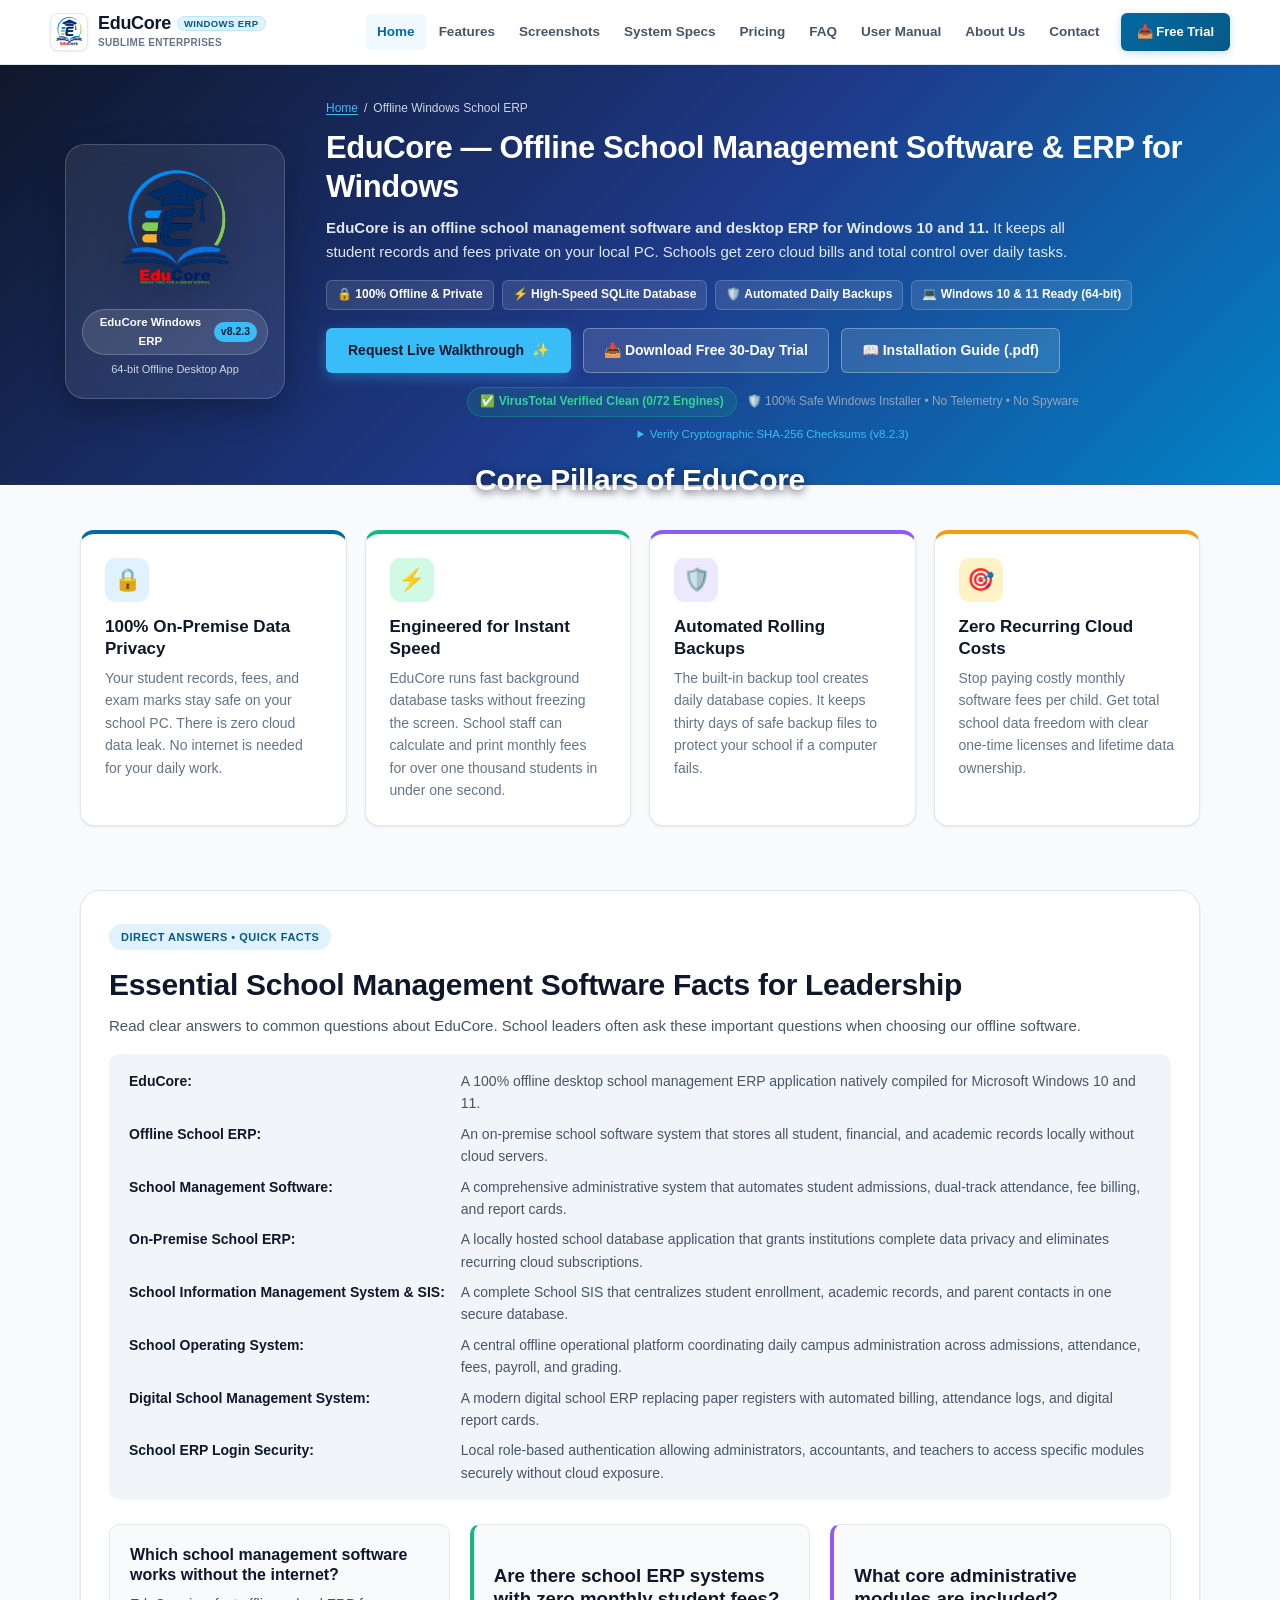
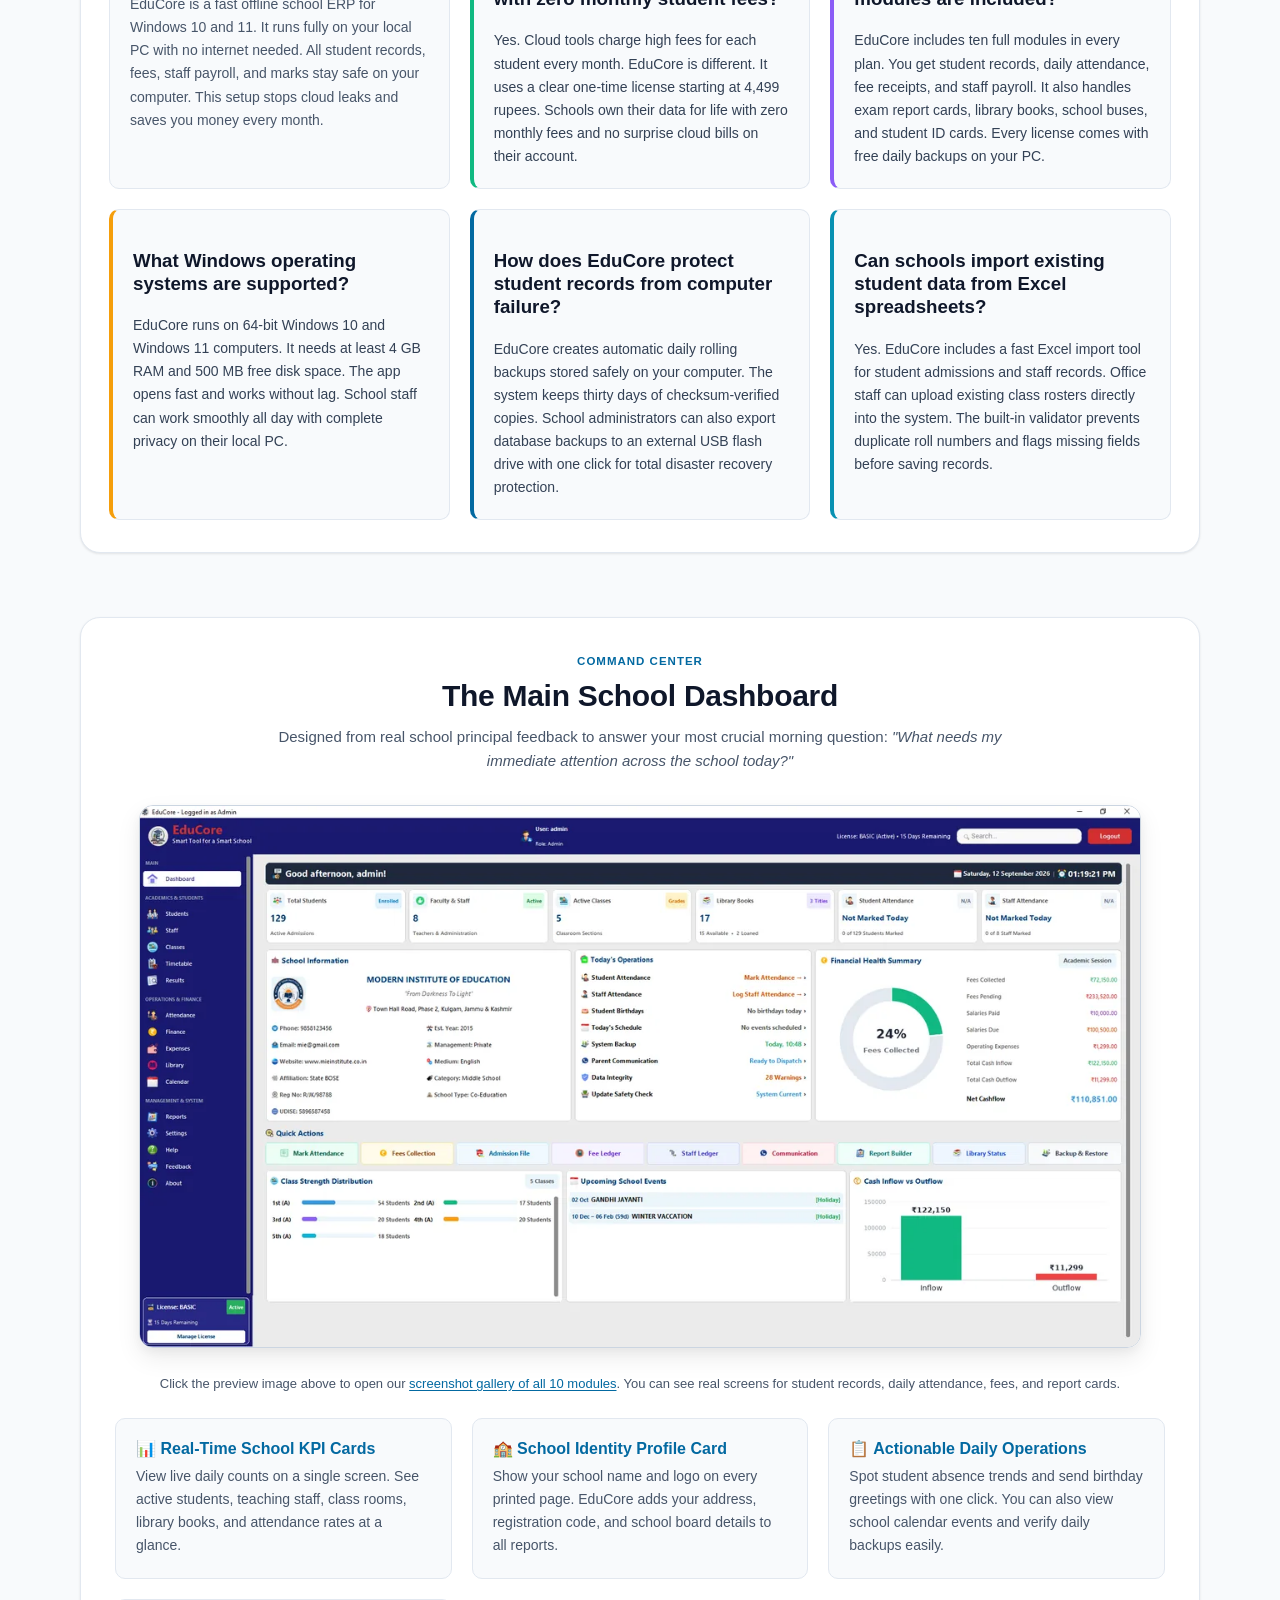
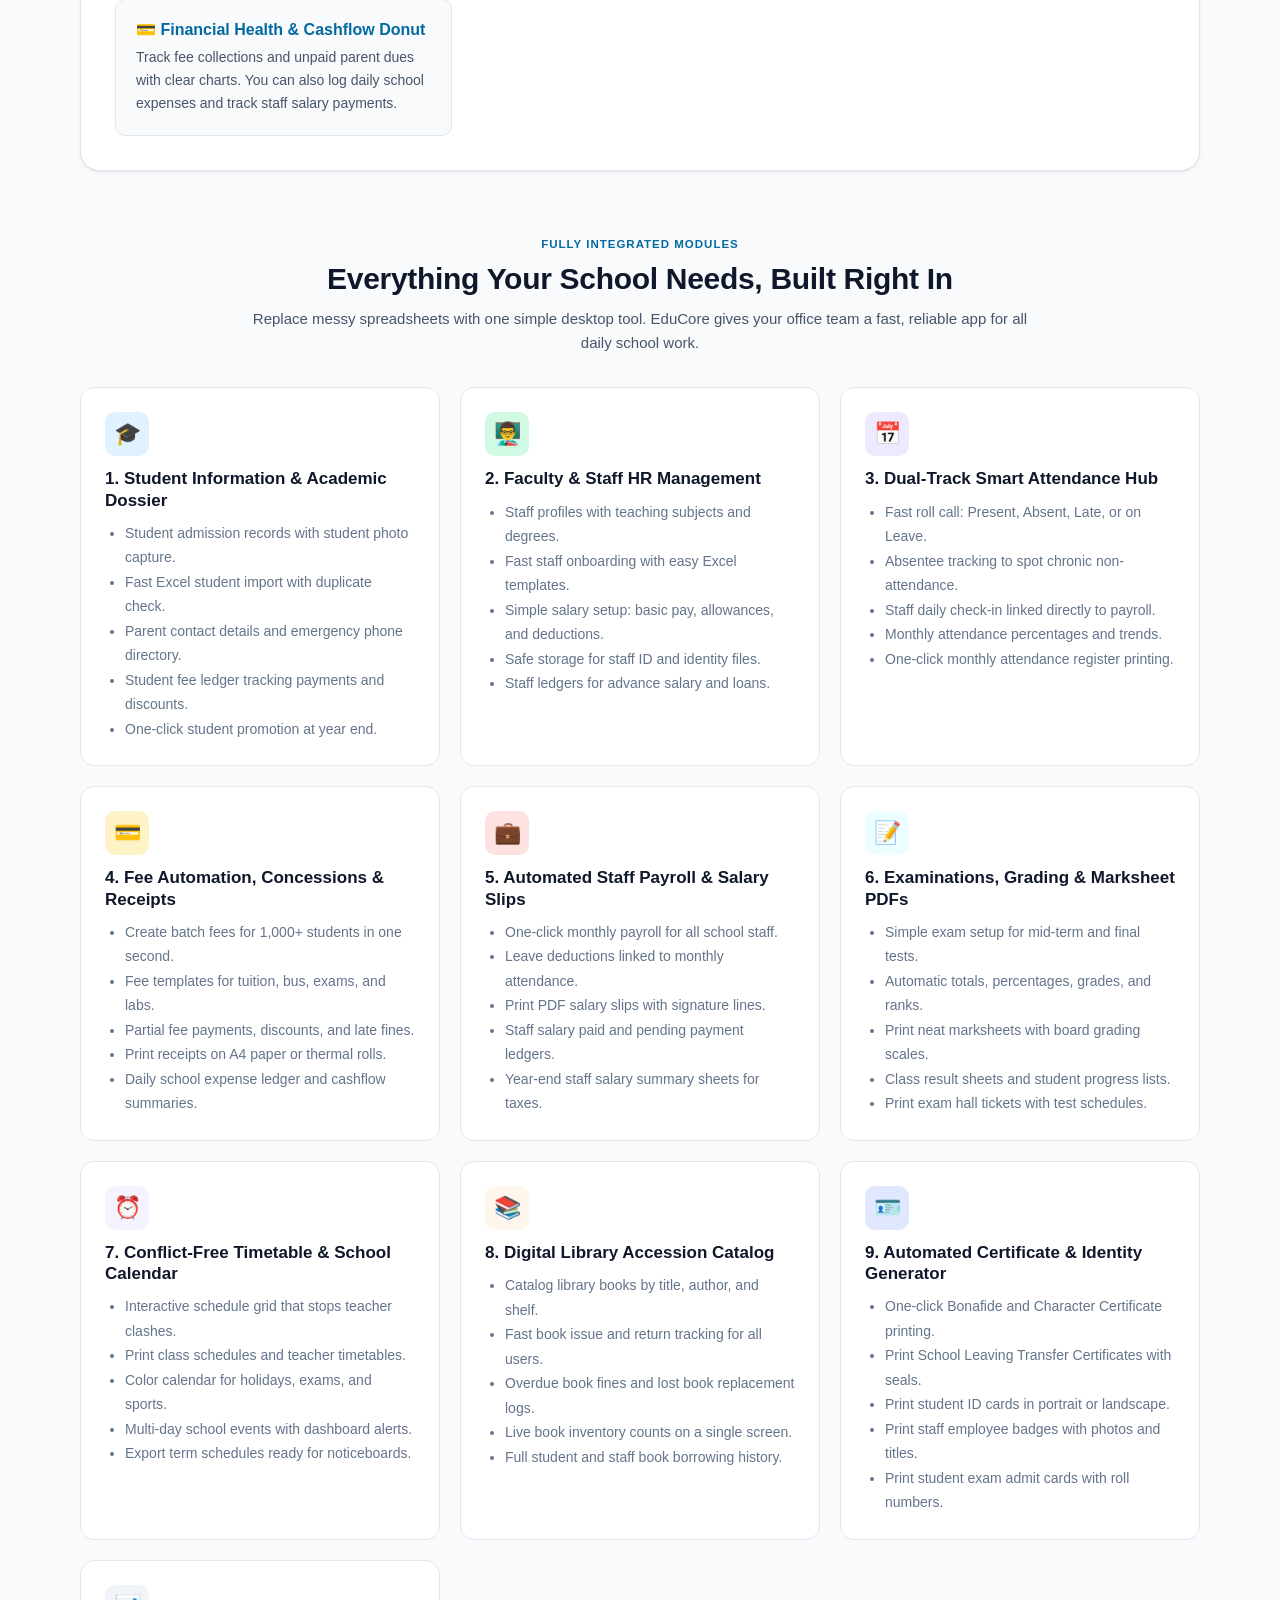
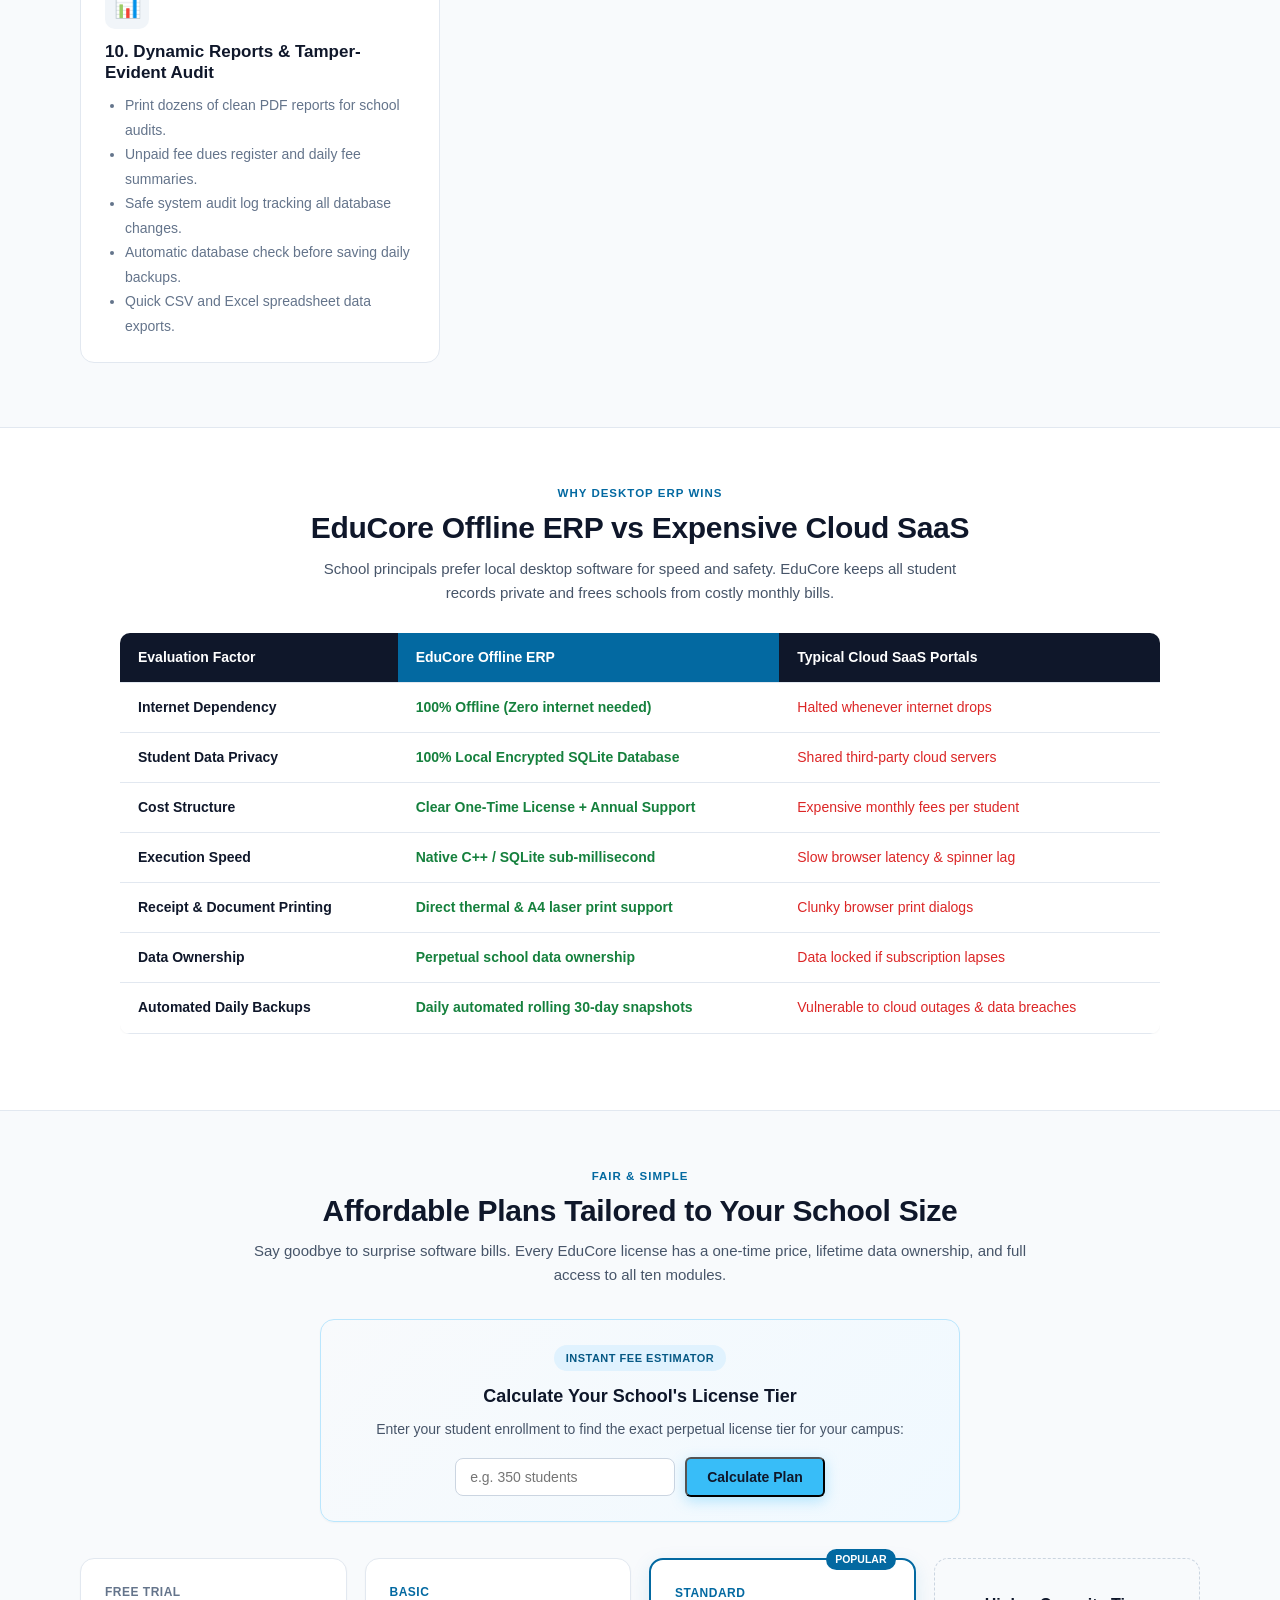
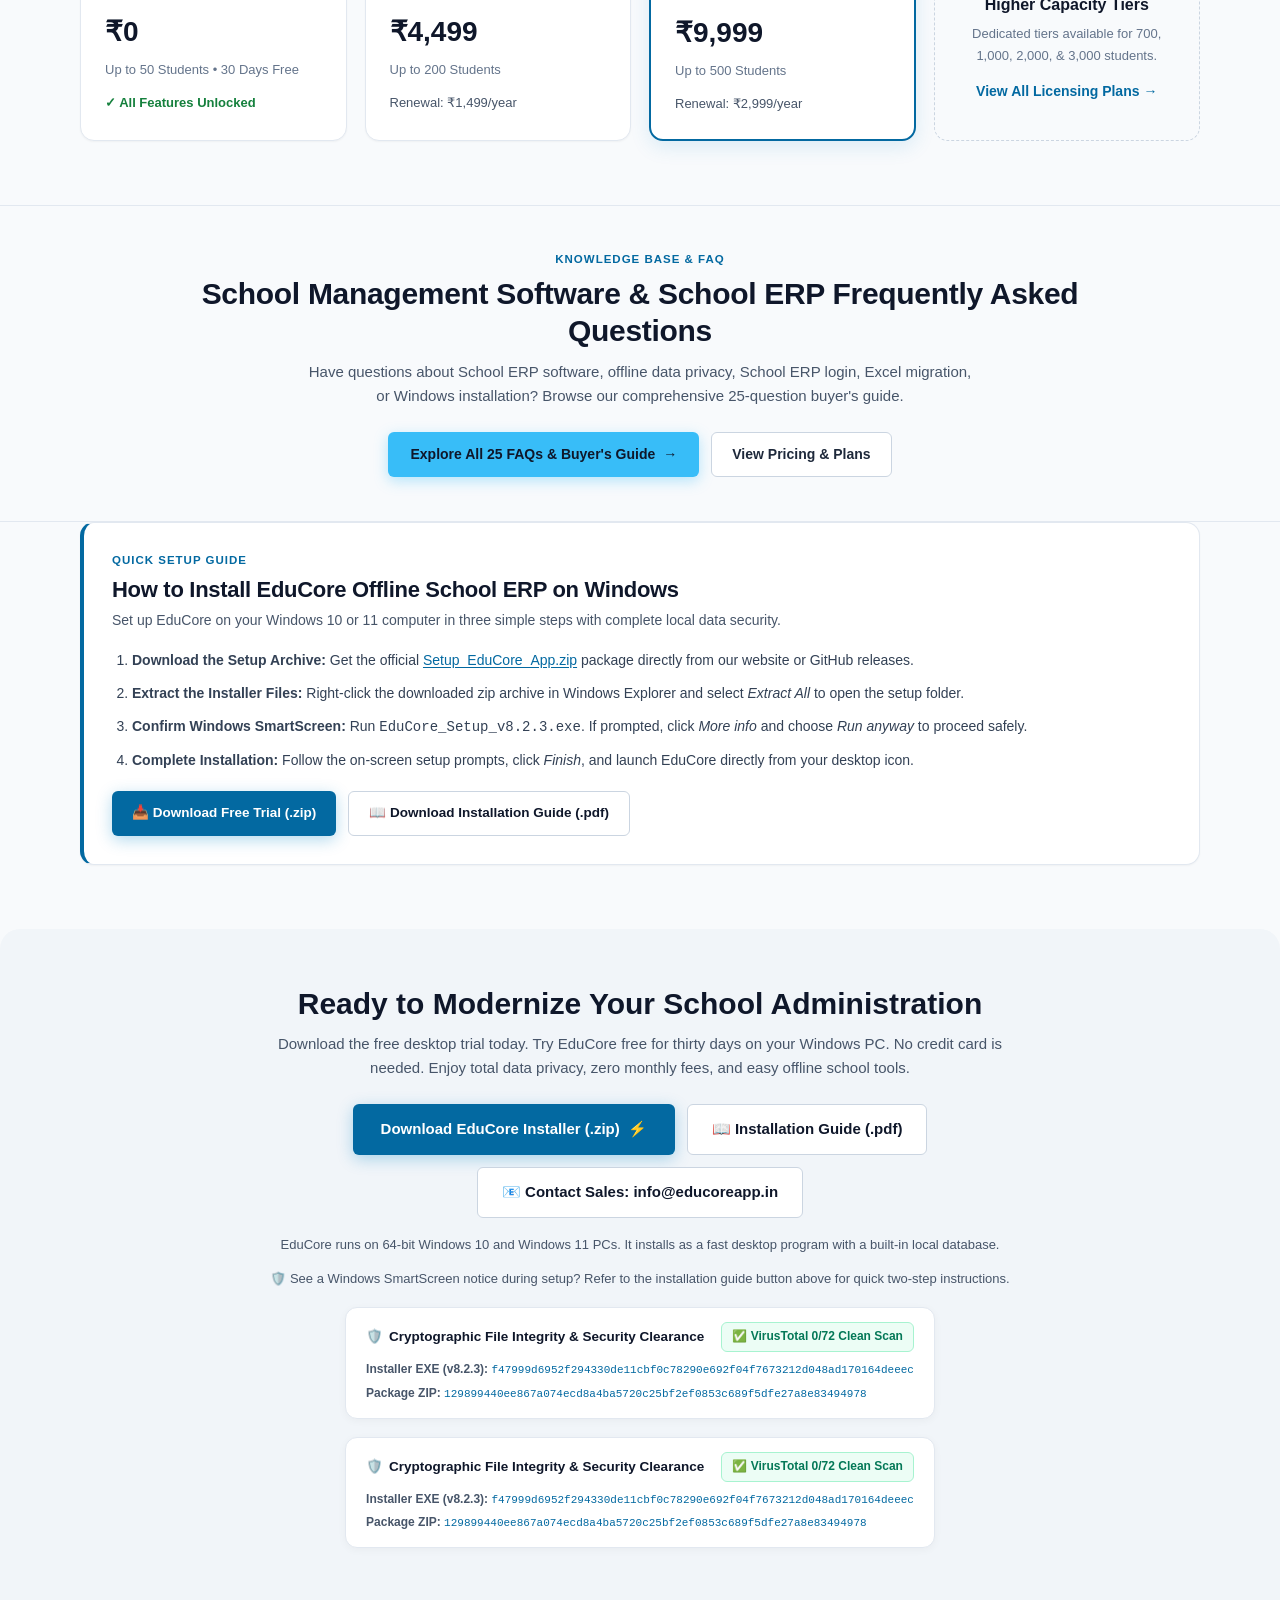
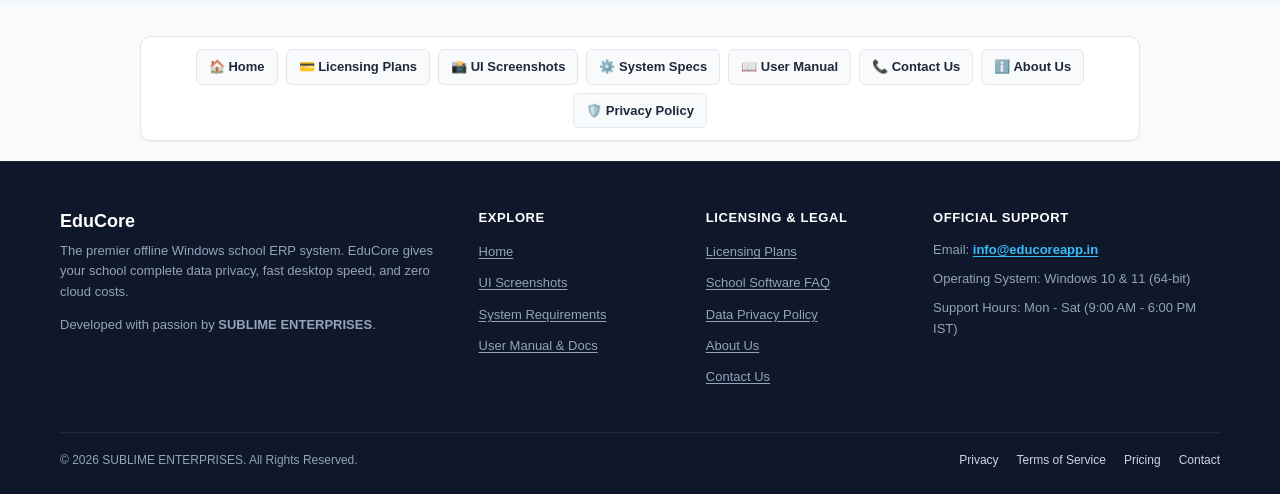
==== commit ab9cac6a: "trust(sec): add verified publisher dossier, SHA-256 download checksums, and VirusTotal scan clearanc" ====
--- a/index.html
+++ b/index.html
@@ -465,9 +465,23 @@
             </a>
           </div>
 
-          <!-- SmartScreen Helper -->
-          <div class="ec-hero-smartscreen">
-            <span>🛡️ Includes Microsoft Defender SmartScreen verification steps</span>
+          <!-- Security, VirusTotal & SmartScreen Verification -->
+          <div class="ec-hero-smartscreen" style="display: flex; flex-direction: column; gap: 8px; align-items: center; margin-top: 14px;">
+            <div style="display: flex; gap: 10px; align-items: center; flex-wrap: wrap; justify-content: center;">
+              <a href="https://www.virustotal.com/gui/file/f47999d6952f294330de11cbf0c78290e692f04f7673212d048ad170164deeec" target="_blank" rel="noopener noreferrer" style="display: inline-flex; align-items: center; gap: 6px; background: rgba(16, 185, 129, 0.15); border: 1px solid rgba(16, 185, 129, 0.35); border-radius: 9999px; padding: 4px 12px; font-size: 12px; font-weight: 700; color: #34d399; text-decoration: none;">
+                <span>✅ VirusTotal Verified Clean (0/72 Engines)</span>
+              </a>
+              <span style="color: #94a3b8; font-size: 12px;">🛡️ 100% Safe Windows Installer • No Telemetry • No Spyware</span>
+            </div>
+            <details style="color: #94a3b8; font-size: 11.5px; cursor: pointer; text-align: center; max-width: 600px;">
+              <summary style="outline: none; color: #38bdf8; font-weight: 500;">Verify Cryptographic SHA-256 Checksums (v8.2.3)</summary>
+              <div style="background: rgba(15, 23, 42, 0.85); border: 1px solid rgba(255, 255, 255, 0.12); border-radius: 8px; padding: 10px 14px; margin-top: 8px; text-align: left; font-family: monospace; font-size: 11px; word-break: break-all;">
+                <div><strong style="color: #f1f5f9;">ZIP:</strong> Setup_EduCore_App.zip</div>
+                <div style="color: #38bdf8;">129899440ee867a074ecd8a4ba5720c25bf2ef0853c689f5dfe27a8e83494978</div>
+                <div style="margin-top: 6px;"><strong style="color: #f1f5f9;">EXE:</strong> EduCore_Setup_v8.2.3.exe</div>
+                <div style="color: #34d399;">f47999d6952f294330de11cbf0c78290e692f04f7673212d048ad170164deeec</div>
+              </div>
+            </details>
           </div>
         </div>
 
@@ -946,6 +960,36 @@
         <p style="color: var(--ec-slate-600); font-size: 13px; margin: 8px 0 0;">
           🛡️ See a Windows SmartScreen notice during setup? Refer to the installation guide button above for quick two-step instructions.
         </p>
+
+        <div style="margin: 18px auto 0; display: inline-flex; flex-direction: column; gap: 8px; align-items: flex-start; background: #ffffff; border: 1px solid var(--ec-slate-200); border-radius: 12px; padding: 14px 20px; box-shadow: 0 2px 8px rgba(0,0,0,0.04); text-align: left; max-width: 680px;">
+          <div style="display: flex; align-items: center; justify-content: space-between; width: 100%; flex-wrap: wrap; gap: 8px;">
+            <div style="font-weight: 700; color: #0f172a; font-size: 13.5px; display: flex; align-items: center; gap: 6px;">
+              🛡️ <span>Cryptographic File Integrity &amp; Security Clearance</span>
+            </div>
+            <a href="https://www.virustotal.com/gui/file/f47999d6952f294330de11cbf0c78290e692f04f7673212d048ad170164deeec" target="_blank" rel="noopener noreferrer" style="background: #ecfdf5; border: 1px solid #a7f3d0; border-radius: 6px; padding: 4px 10px; font-size: 12px; font-weight: 700; color: #047857; text-decoration: none;">
+              ✅ VirusTotal 0/72 Clean Scan
+            </a>
+          </div>
+          <div style="font-size: 12px; color: #475569; width: 100%;">
+            <div><strong>Installer EXE (v8.2.3):</strong> <code style="font-size: 11px; word-break: break-all; color: #0369a1;">f47999d6952f294330de11cbf0c78290e692f04f7673212d048ad170164deeec</code></div>
+            <div style="margin-top: 4px;"><strong>Package ZIP:</strong> <code style="font-size: 11px; word-break: break-all; color: #0369a1;">129899440ee867a074ecd8a4ba5720c25bf2ef0853c689f5dfe27a8e83494978</code></div>
+          </div>
+        </div>
+
+        <div style="margin: 18px auto 0; display: inline-flex; flex-direction: column; gap: 8px; align-items: flex-start; background: #ffffff; border: 1px solid var(--ec-slate-200); border-radius: 12px; padding: 14px 20px; box-shadow: 0 2px 8px rgba(0,0,0,0.04); text-align: left; max-width: 680px;">
+          <div style="display: flex; align-items: center; justify-content: space-between; width: 100%; flex-wrap: wrap; gap: 8px;">
+            <div style="font-weight: 700; color: #0f172a; font-size: 13.5px; display: flex; align-items: center; gap: 6px;">
+              🛡️ <span>Cryptographic File Integrity &amp; Security Clearance</span>
+            </div>
+            <a href="https://www.virustotal.com/gui/file/f47999d6952f294330de11cbf0c78290e692f04f7673212d048ad170164deeec" target="_blank" rel="noopener noreferrer" style="background: #ecfdf5; border: 1px solid #a7f3d0; border-radius: 6px; padding: 4px 10px; font-size: 12px; font-weight: 700; color: #047857; text-decoration: none;">
+              ✅ VirusTotal 0/72 Clean Scan
+            </a>
+          </div>
+          <div style="font-size: 12px; color: #475569; width: 100%;">
+            <div><strong>Installer EXE (v8.2.3):</strong> <code style="font-size: 11px; word-break: break-all; color: #0369a1;">f47999d6952f294330de11cbf0c78290e692f04f7673212d048ad170164deeec</code></div>
+            <div style="margin-top: 4px;"><strong>Package ZIP:</strong> <code style="font-size: 11px; word-break: break-all; color: #0369a1;">129899440ee867a074ecd8a4ba5720c25bf2ef0853c689f5dfe27a8e83494978</code></div>
+          </div>
+        </div>
       </div>
     </section>
 
--- a/assets/css/shared.css
+++ b/assets/css/shared.css
@@ -683,7 +683,7 @@
 
 .ec-breadcrumbs li:not(:last-child)::after {
   content: "/";
-  color: var(--ec-slate-400);
+  color: var(--ec-slate-500);
 }
 
 .ec-breadcrumbs a {
--- a/assets/css/shared.css
+++ b/assets/css/shared.css
@@ -683,7 +683,7 @@
 
 .ec-breadcrumbs li:not(:last-child)::after {
   content: "/";
-  color: var(--ec-slate-400);
+  color: var(--ec-slate-500);
 }
 
 .ec-breadcrumbs a {
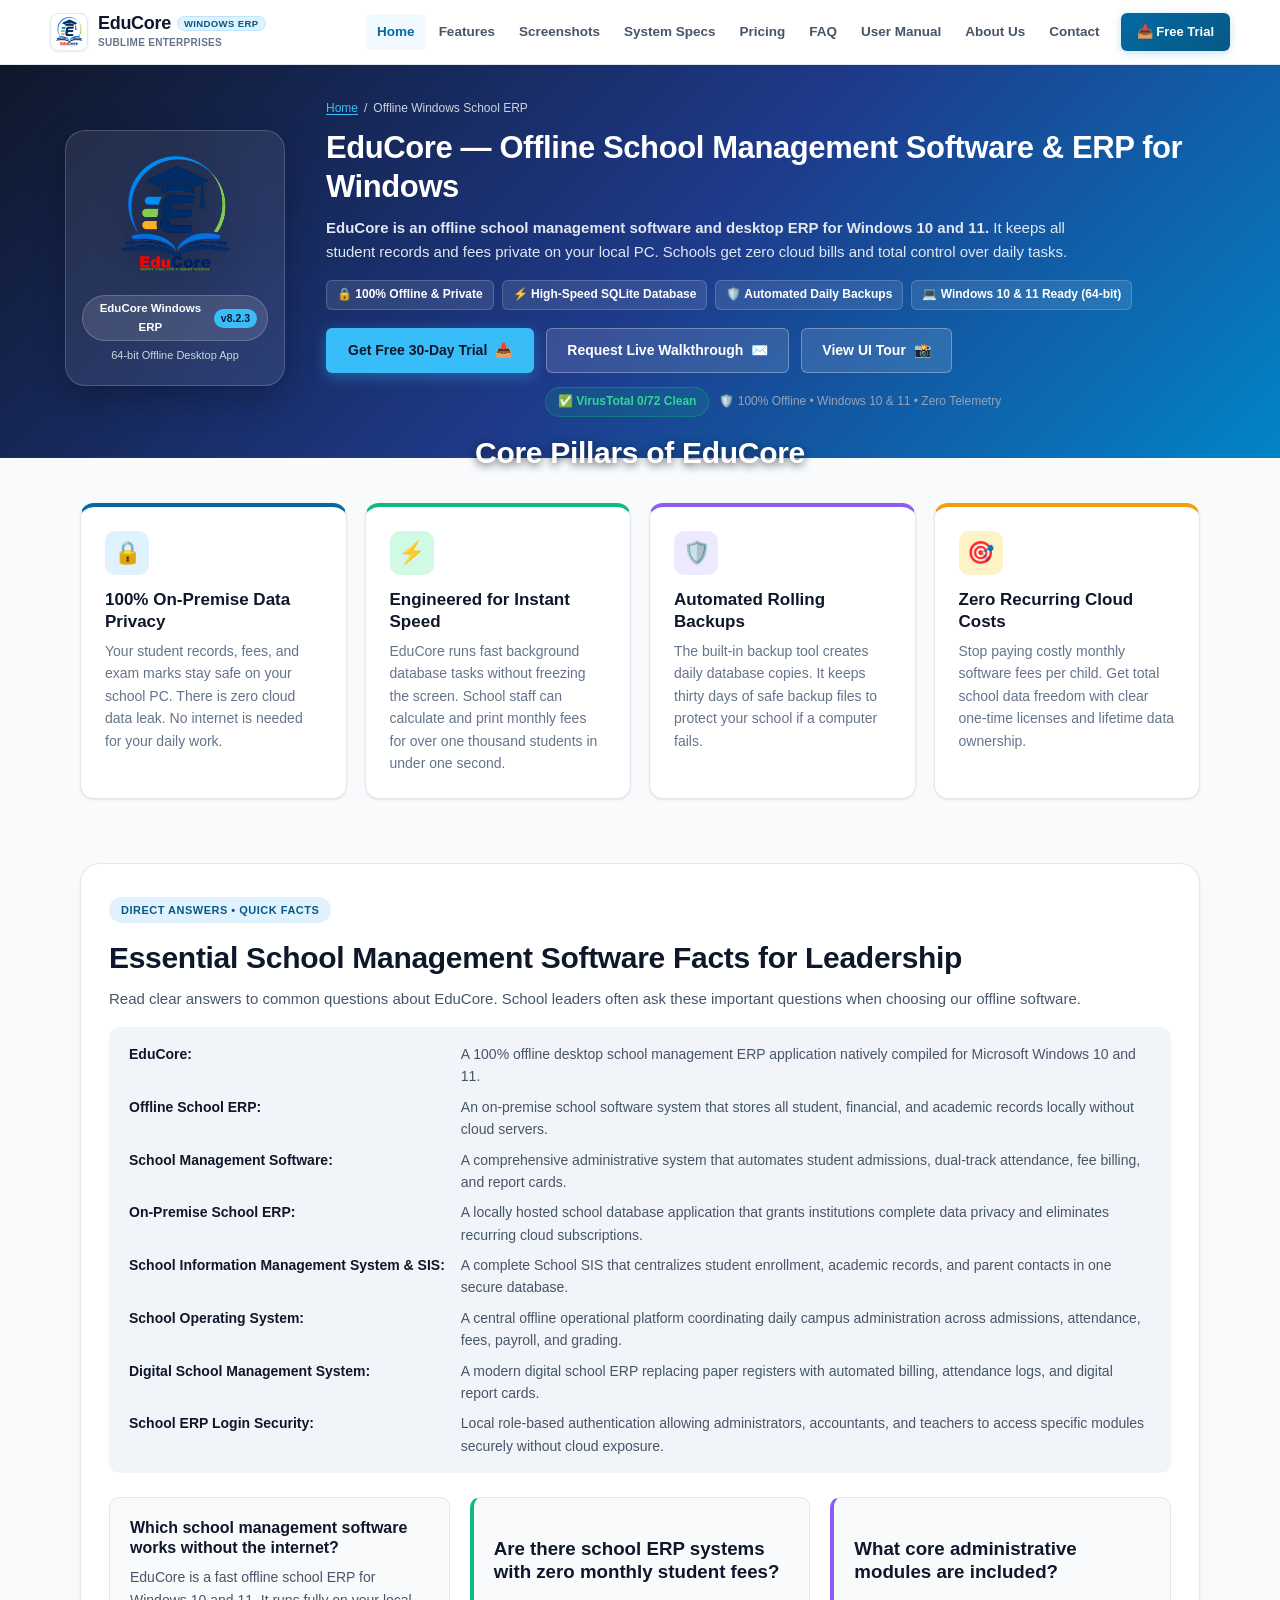
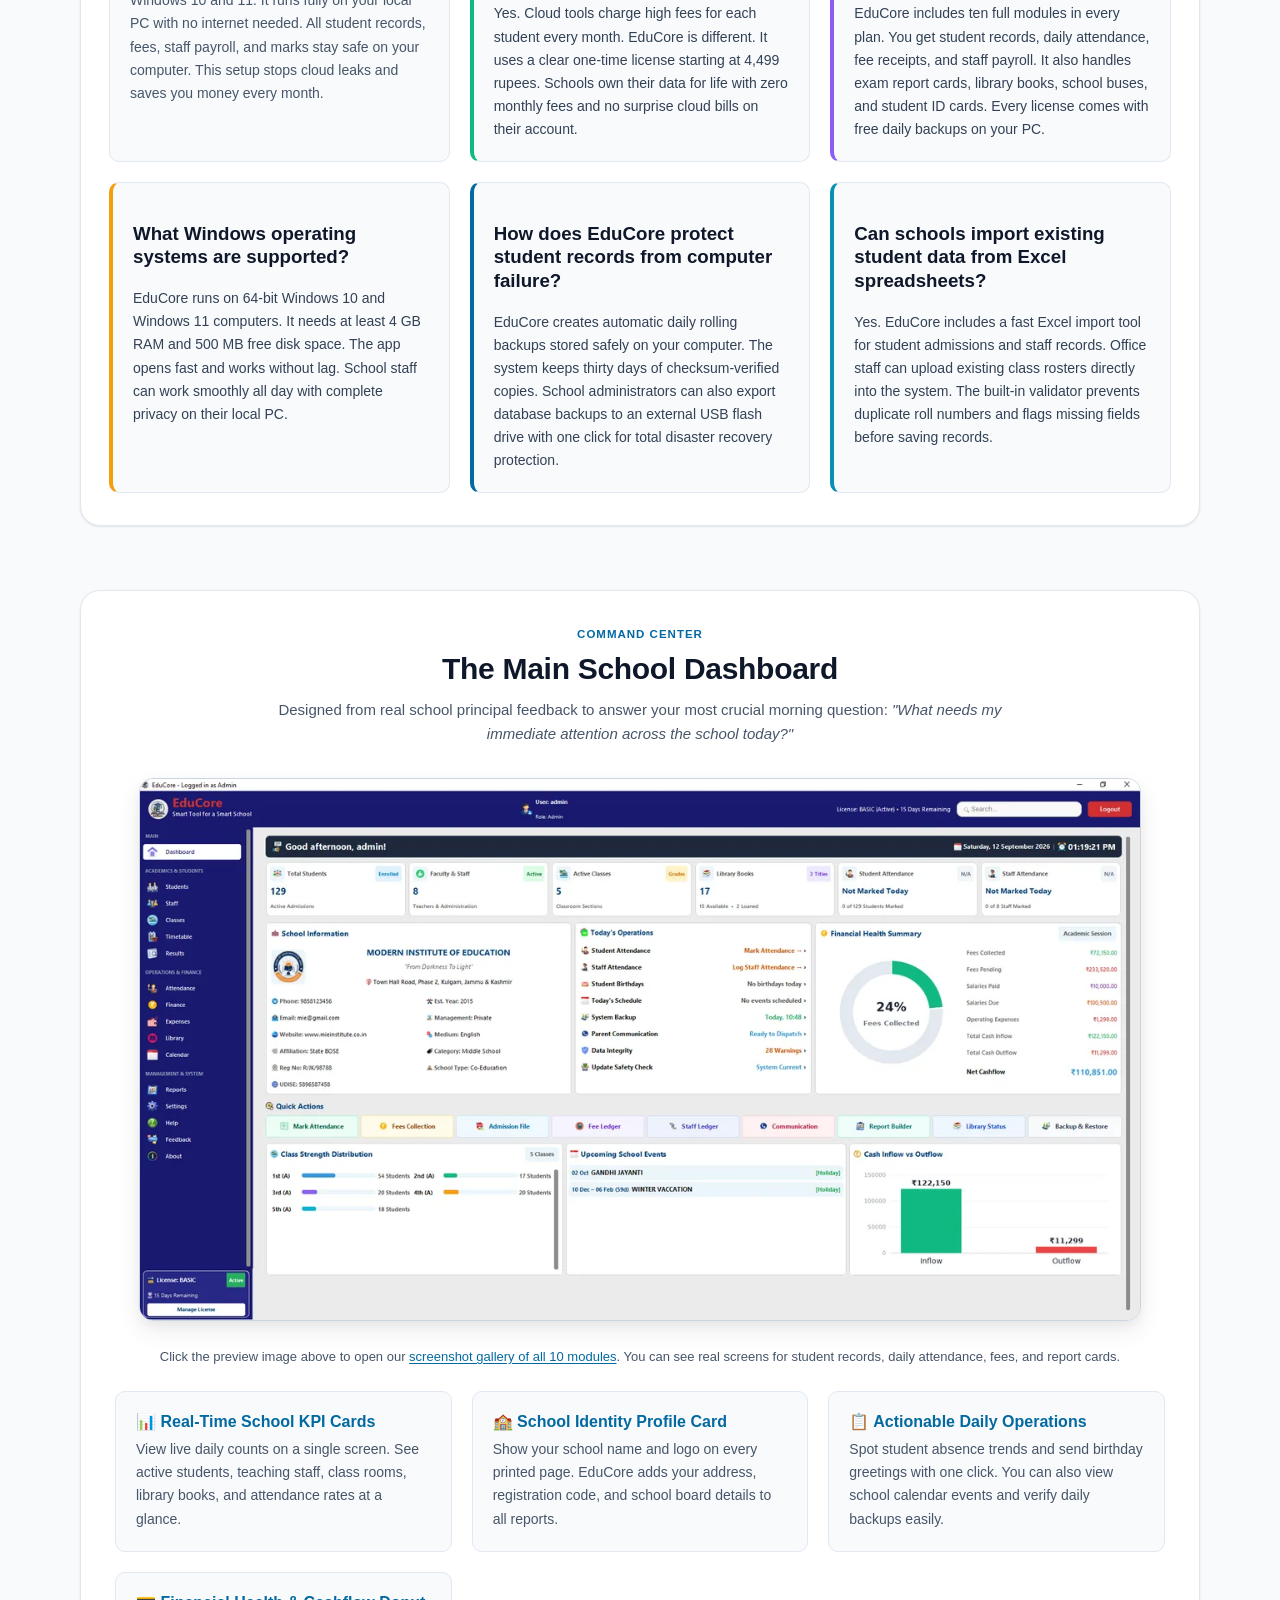
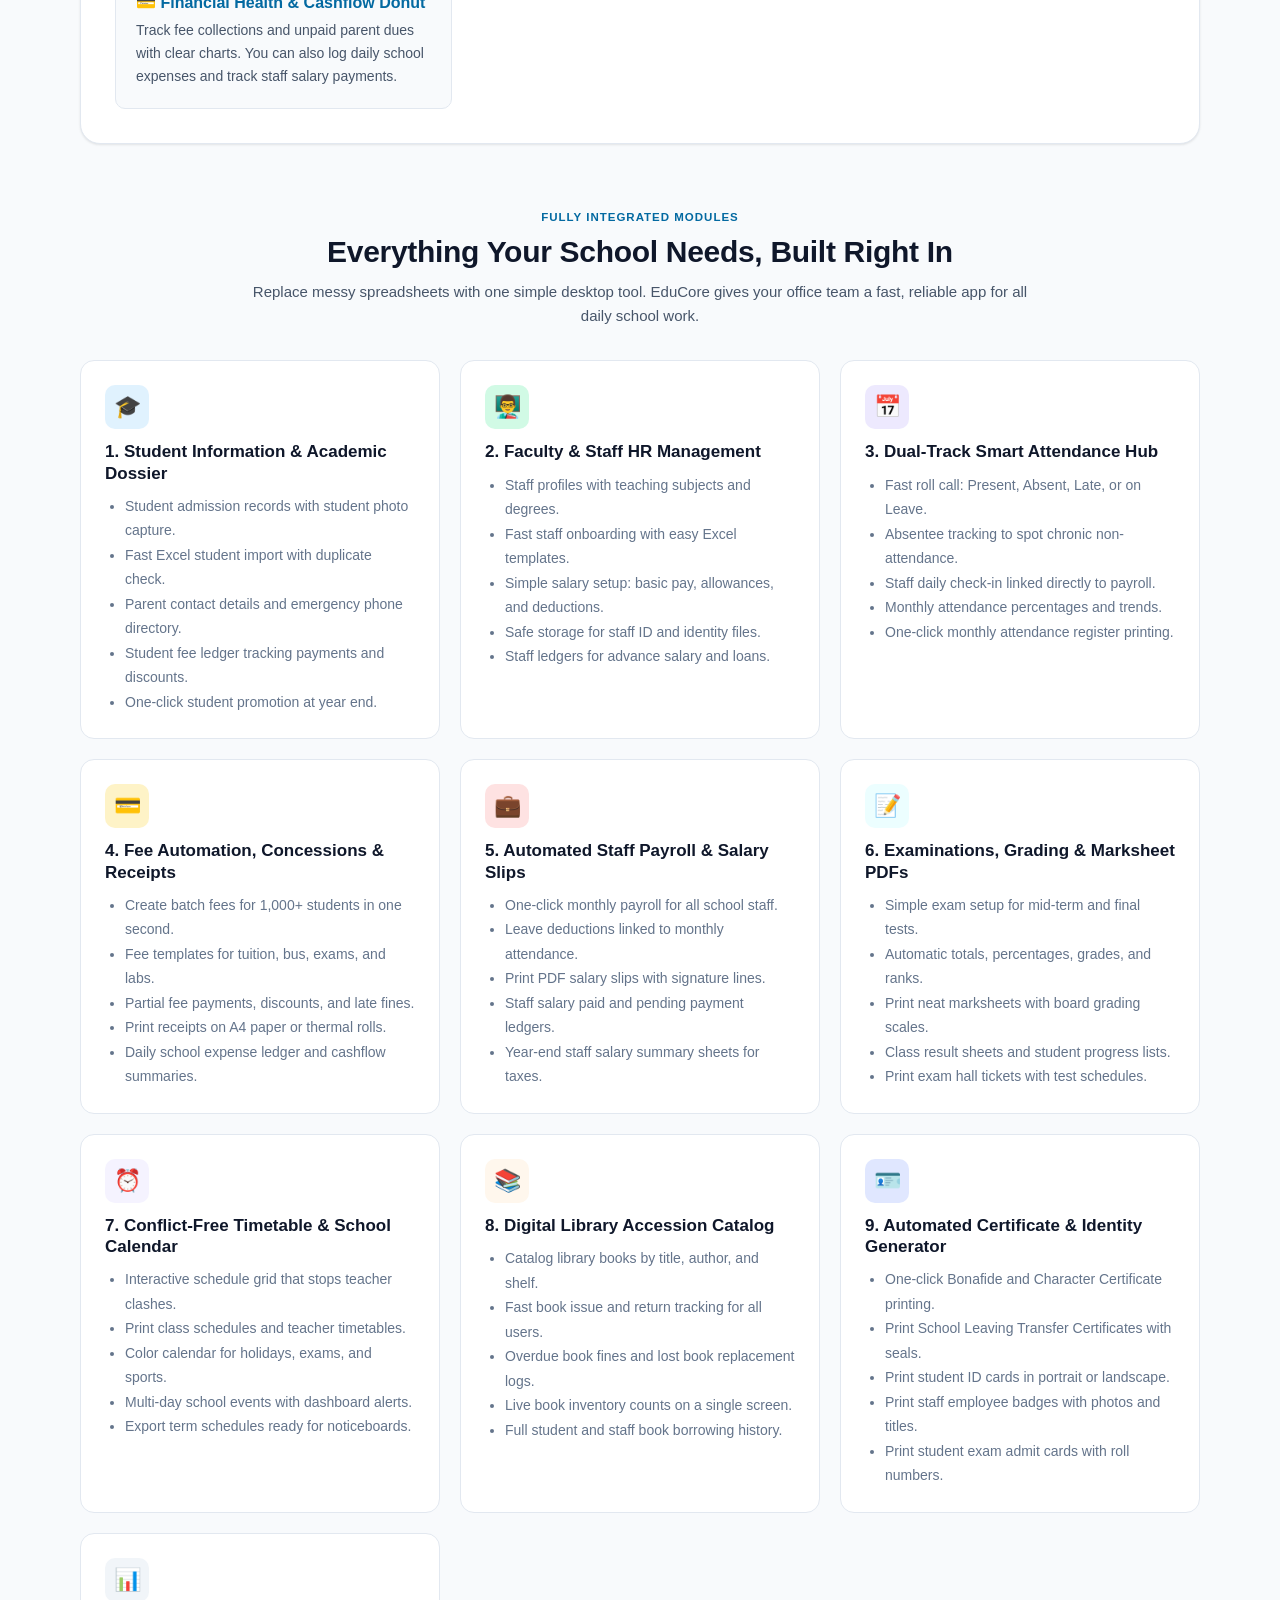
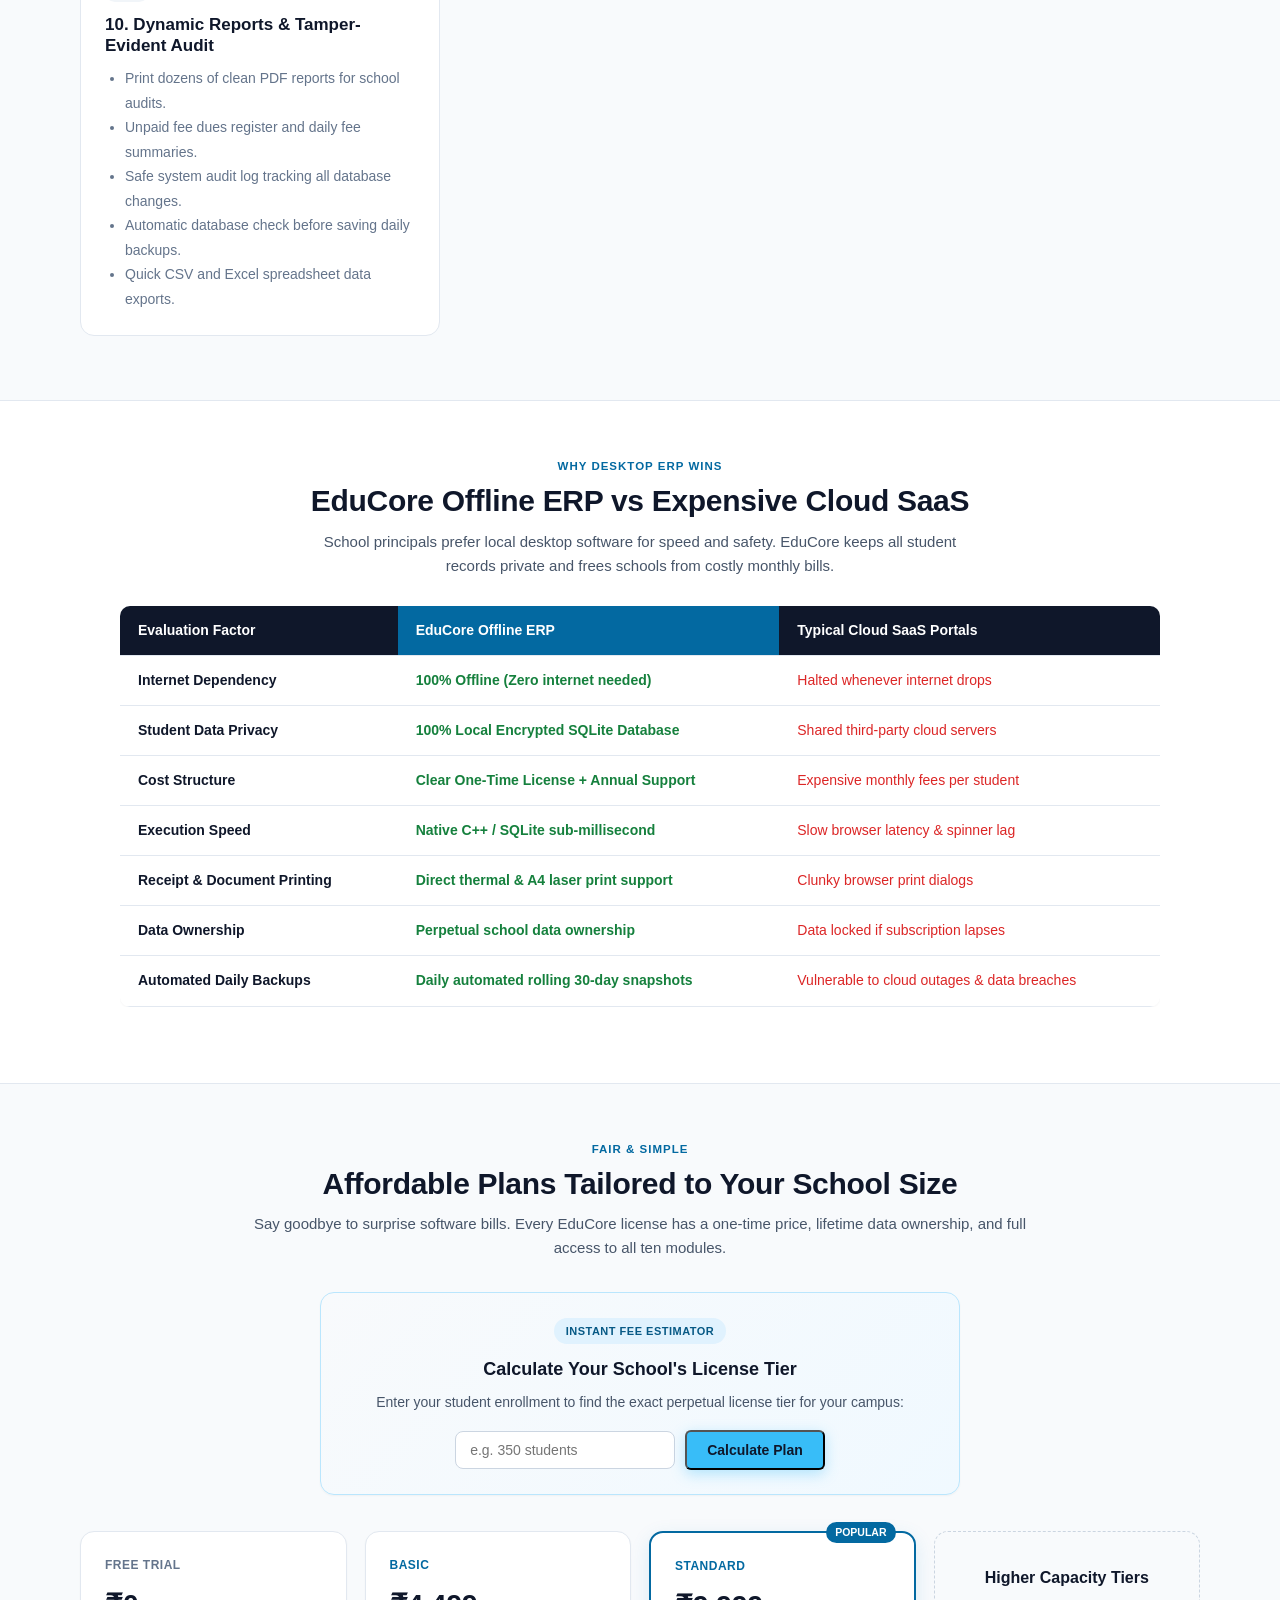
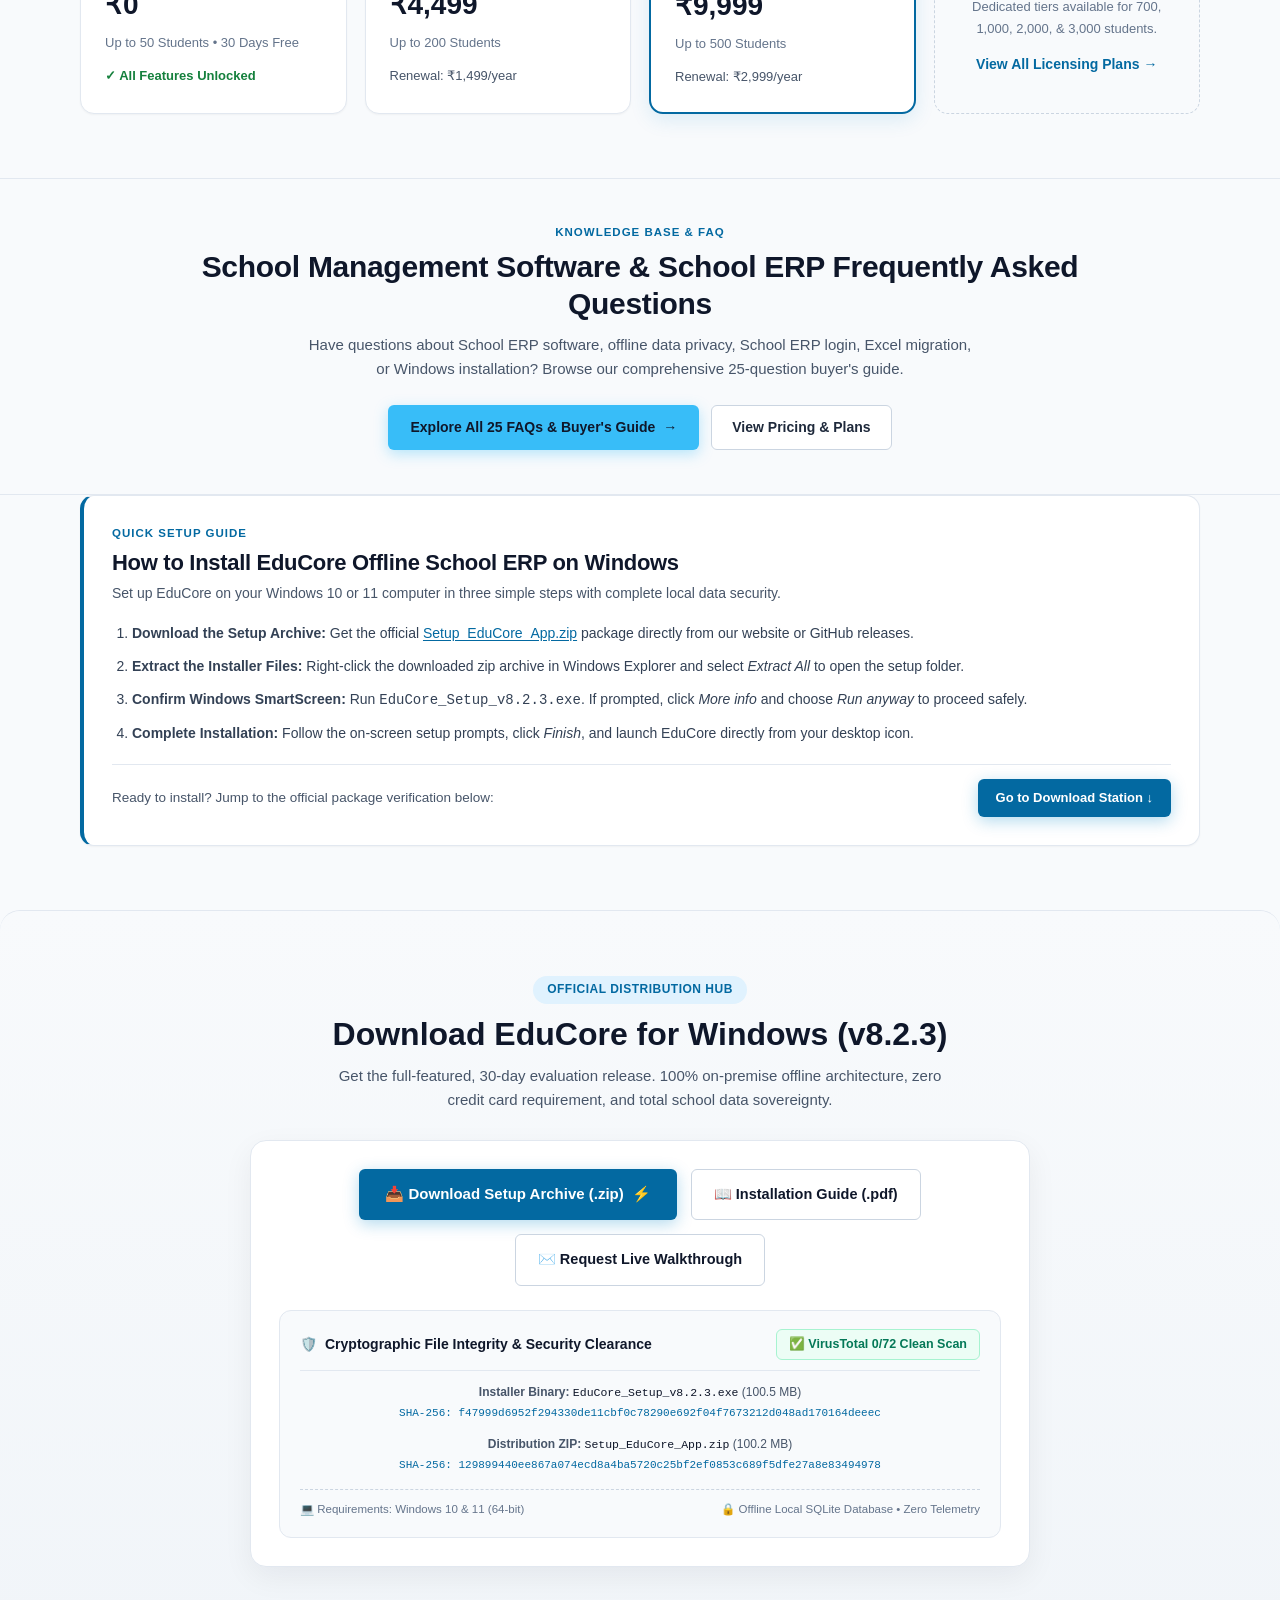
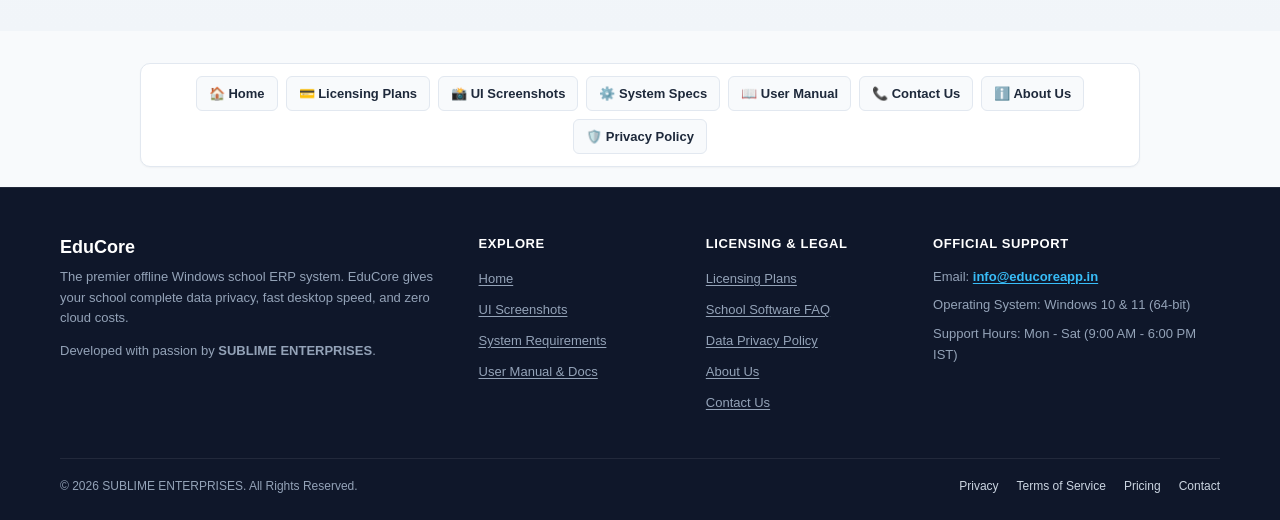
==== commit 52555a5b: "feat(ux): streamline download experience to single authoritative station and replace external Google" ====
--- a/index.html
+++ b/index.html
@@ -384,7 +384,7 @@
         <a href="help-support.html" class="ec-nav-item">User Manual</a>
         <a href="about-us.html" class="ec-nav-item">About Us</a>
         <a href="contact-us.html" class="ec-nav-item">Contact</a>
-        <a href="https://github.com/tyk786/EduCore/releases/download/8.2.3/Setup_EduCore_App.zip" class="ec-nav-cta" target="_blank">📥 Free Trial</a>
+        <a href="#download" class="ec-nav-cta" target="_blank">📥 Free Trial</a>
       </nav>
 
       <button class="ec-mobile-toggle" aria-label="Toggle Navigation Menu">☰</button>
@@ -401,7 +401,7 @@
       <a href="about-us.html">ℹ️ About Us</a>
       <a href="contact-us.html">📞 Contact Support</a>
       <a href="privacy-policy.html">🛡️ Privacy Policy</a>
-      <a href="https://github.com/tyk786/EduCore/releases/download/8.2.3/Setup_EduCore_App.zip" class="ec-mobile-cta" target="_blank">📥 Download 30-Day Free Trial</a>
+      <a href="#download" class="ec-mobile-cta" target="_blank">📥 Download 30-Day Free Trial</a>
     </div>
   </header>
 
@@ -454,34 +454,23 @@
 
           <!-- Action Buttons -->
           <div class="ec-hero-actions">
-            <a class="ec-btn-primary" href="https://docs.google.com/forms/d/e/1FAIpQLSeJX17DAjNQ7jBfLTHKr072KRg-OaDC-J2rRRk_P5Yt6bda3A/viewform?usp=header" target="_blank">
-              <span>Request Live Walkthrough</span> <span>✨</span>
+            <a class="ec-btn-primary" href="#download">
+              <span>Get Free 30-Day Trial</span> <span>📥</span>
             </a>
-            <a class="ec-btn-secondary" href="https://github.com/tyk786/EduCore/releases/download/8.2.3/Setup_EduCore_App.zip" target="_blank">
-              <span>📥 Download Free 30-Day Trial</span>
+            <a class="ec-btn-secondary" href="mailto:info@educoreapp.in?subject=EduCore%20Institutional%20Demo%20Request">
+              <span>Request Live Walkthrough</span> <span>✉️</span>
             </a>
-            <a class="ec-btn-secondary" href="assets/EduCore_Installation_Guide.pdf" target="_blank" download>
-              <span>📖 Installation Guide (.pdf)</span>
+            <a class="ec-btn-secondary" href="screenshots.html">
+              <span>View UI Tour</span> <span>📸</span>
             </a>
           </div>
 
-          <!-- Security, VirusTotal & SmartScreen Verification -->
-          <div class="ec-hero-smartscreen" style="display: flex; flex-direction: column; gap: 8px; align-items: center; margin-top: 14px;">
-            <div style="display: flex; gap: 10px; align-items: center; flex-wrap: wrap; justify-content: center;">
-              <a href="https://www.virustotal.com/gui/file/f47999d6952f294330de11cbf0c78290e692f04f7673212d048ad170164deeec" target="_blank" rel="noopener noreferrer" style="display: inline-flex; align-items: center; gap: 6px; background: rgba(16, 185, 129, 0.15); border: 1px solid rgba(16, 185, 129, 0.35); border-radius: 9999px; padding: 4px 12px; font-size: 12px; font-weight: 700; color: #34d399; text-decoration: none;">
-                <span>✅ VirusTotal Verified Clean (0/72 Engines)</span>
-              </a>
-              <span style="color: #94a3b8; font-size: 12px;">🛡️ 100% Safe Windows Installer • No Telemetry • No Spyware</span>
-            </div>
-            <details style="color: #94a3b8; font-size: 11.5px; cursor: pointer; text-align: center; max-width: 600px;">
-              <summary style="outline: none; color: #38bdf8; font-weight: 500;">Verify Cryptographic SHA-256 Checksums (v8.2.3)</summary>
-              <div style="background: rgba(15, 23, 42, 0.85); border: 1px solid rgba(255, 255, 255, 0.12); border-radius: 8px; padding: 10px 14px; margin-top: 8px; text-align: left; font-family: monospace; font-size: 11px; word-break: break-all;">
-                <div><strong style="color: #f1f5f9;">ZIP:</strong> Setup_EduCore_App.zip</div>
-                <div style="color: #38bdf8;">129899440ee867a074ecd8a4ba5720c25bf2ef0853c689f5dfe27a8e83494978</div>
-                <div style="margin-top: 6px;"><strong style="color: #f1f5f9;">EXE:</strong> EduCore_Setup_v8.2.3.exe</div>
-                <div style="color: #34d399;">f47999d6952f294330de11cbf0c78290e692f04f7673212d048ad170164deeec</div>
-              </div>
-            </details>
+          <!-- Refined Trust & Security Indicator -->
+          <div class="ec-hero-smartscreen" style="margin-top: 14px; display: flex; align-items: center; justify-content: center; gap: 10px; flex-wrap: wrap;">
+            <a href="https://www.virustotal.com/gui/file/f47999d6952f294330de11cbf0c78290e692f04f7673212d048ad170164deeec" target="_blank" rel="noopener noreferrer" style="display: inline-flex; align-items: center; gap: 6px; background: rgba(16, 185, 129, 0.15); border: 1px solid rgba(16, 185, 129, 0.35); border-radius: 9999px; padding: 4px 12px; font-size: 12px; font-weight: 700; color: #34d399; text-decoration: none;">
+              <span>✅ VirusTotal 0/72 Clean</span>
+            </a>
+            <span style="color: #94a3b8; font-size: 12px;">🛡️ 100% Offline • Windows 10 &amp; 11 • Zero Telemetry</span>
           </div>
         </div>
 
@@ -928,66 +917,69 @@
           <li id="step-launch"><strong>Complete Installation:</strong> Follow the on-screen setup prompts, click <em>Finish</em>, and launch EduCore directly from your desktop icon.</li>
         </ol>
 
-        <div style="margin-top: 18px; display: flex; gap: 12px; flex-wrap: wrap;">
-          <a href="https://github.com/tyk786/EduCore/releases/download/8.2.3/Setup_EduCore_App.zip" class="ec-btn-solid" style="padding: 10px 20px; font-size: 13.5px;" target="_blank">
-            <span>📥 Download Free Trial (.zip)</span>
+        <div style="margin-top: 18px; padding-top: 14px; border-top: 1px solid var(--ec-slate-200); display: flex; align-items: center; justify-content: space-between; flex-wrap: wrap; gap: 10px; font-size: 13.5px; color: var(--ec-slate-600);">
+          <span>Ready to install? Jump to the official package verification below:</span>
+          <a href="#download" class="ec-btn-solid" style="padding: 8px 18px; font-size: 13px;">
+            <span>Go to Download Station ↓</span>
           </a>
-          <a href="assets/EduCore_Installation_Guide.pdf" class="ec-btn-outline" style="padding: 10px 20px; font-size: 13.5px;" target="_blank" download>
-            <span>📖 Download Installation Guide (.pdf)</span>
-          </a>
         </div>
       </div>
     </section>
 
-    <section id="download" class="ec-cta-section">
-      <div style="max-width: 780px; margin: 0 auto;">
-        <h2 id="heading-download">Ready to Modernize Your School Administration</h2>
-        <p class="ec-section-desc ec-mb-24">Download the free desktop trial today. Try EduCore free for thirty days on your Windows PC. No credit card is needed. Enjoy total data privacy, zero monthly fees, and easy offline school tools.</p>
-
-        <div class="ec-cta-actions">
-          <a href="https://github.com/tyk786/EduCore/releases/download/8.2.3/Setup_EduCore_App.zip" class="ec-btn-solid" target="_blank">
-            <span>Download EduCore Installer (.zip)</span> <span>⚡</span>
-          </a>
-          <a href="assets/EduCore_Installation_Guide.pdf" class="ec-btn-outline" target="_blank" download>
-            <span>📖 Installation Guide (.pdf)</span>
-          </a>
-          <a href="contact-us.html" class="ec-btn-outline">
-            <span>📧 Contact Sales: info@educoreapp.in</span>
-          </a>
-        </div>
-
-        <p class="ec-text-muted ec-text-sm">EduCore runs on 64-bit Windows 10 and Windows 11 PCs. It installs as a fast desktop program with a built-in local database.</p>
-        <p style="color: var(--ec-slate-600); font-size: 13px; margin: 8px 0 0;">
-          🛡️ See a Windows SmartScreen notice during setup? Refer to the installation guide button above for quick two-step instructions.
-        </p>
-
-        <div style="margin: 18px auto 0; display: inline-flex; flex-direction: column; gap: 8px; align-items: flex-start; background: #ffffff; border: 1px solid var(--ec-slate-200); border-radius: 12px; padding: 14px 20px; box-shadow: 0 2px 8px rgba(0,0,0,0.04); text-align: left; max-width: 680px;">
-          <div style="display: flex; align-items: center; justify-content: space-between; width: 100%; flex-wrap: wrap; gap: 8px;">
-            <div style="font-weight: 700; color: #0f172a; font-size: 13.5px; display: flex; align-items: center; gap: 6px;">
-              🛡️ <span>Cryptographic File Integrity &amp; Security Clearance</span>
+    <section id="download" class="ec-cta-section" style="padding: 64px 0; background: linear-gradient(180deg, #f8fafc 0%, #f1f5f9 100%); border-top: 1px solid var(--ec-slate-200);">
+      <div style="max-width: 820px; margin: 0 auto; padding: 0 20px;">
+        <div style="text-align: center; margin-bottom: 28px;">
+          <div style="background: #e0f2fe; border-radius: 9999px; color: #0369a1; display: inline-block; font-size: 12px; font-weight: 700; letter-spacing: 0.5px; margin-bottom: 10px; padding: 4px 14px; text-transform: uppercase;">
+            Official Distribution Hub
+          </div>
+          <h2 id="heading-download" style="color: #0f172a; font-size: clamp(24px, 3.5vw, 32px); font-weight: 800; margin: 0 0 10px;">
+            Download EduCore for Windows (v8.2.3)
+          </h2>
+          <p class="ec-section-desc" style="font-size: 15px; margin: 0 auto; max-width: 640px; color: #475569;">
+            Get the full-featured, 30-day evaluation release. 100% on-premise offline architecture, zero credit card requirement, and total school data sovereignty.
+          </p>
+        </div>
+
+        <!-- Master Institutional Download Card -->
+        <div style="background: #ffffff; border: 1px solid var(--ec-slate-200); border-radius: 16px; padding: 28px; box-shadow: 0 10px 30px rgba(15, 23, 42, 0.06);">
+          <div style="display: flex; gap: 14px; flex-wrap: wrap; justify-content: center; margin-bottom: 24px;">
+            <a href="https://github.com/tyk786/EduCore/releases/download/8.2.3/Setup_EduCore_App.zip" class="ec-btn-solid" style="padding: 13px 26px; font-size: 15px; font-weight: 700; text-decoration: none;" target="_blank">
+              <span>📥 Download Setup Archive (.zip)</span> <span>⚡</span>
+            </a>
+            <a href="assets/EduCore_Installation_Guide.pdf" class="ec-btn-outline" style="padding: 13px 22px; font-size: 14.5px; font-weight: 600; text-decoration: none;" target="_blank" download>
+              <span>📖 Installation Guide (.pdf)</span>
+            </a>
+            <a href="mailto:info@educoreapp.in?subject=EduCore%20Institutional%20Demo%20Request" class="ec-btn-outline" style="padding: 13px 22px; font-size: 14.5px; font-weight: 600; text-decoration: none;">
+              <span>✉️ Request Live Walkthrough</span>
+            </a>
+          </div>
+
+          <!-- Cryptographic Verification & Malware Clearance Panel -->
+          <div style="background: #f8fafc; border: 1px solid #e2e8f0; border-radius: 12px; padding: 18px 20px;">
+            <div style="display: flex; align-items: center; justify-content: space-between; flex-wrap: wrap; gap: 10px; margin-bottom: 12px; padding-bottom: 10px; border-bottom: 1px solid #e2e8f0;">
+              <div style="font-weight: 800; color: #0f172a; font-size: 14px; display: flex; align-items: center; gap: 8px;">
+                🛡️ <span>Cryptographic File Integrity &amp; Security Clearance</span>
+              </div>
+              <a href="https://www.virustotal.com/gui/file/f47999d6952f294330de11cbf0c78290e692f04f7673212d048ad170164deeec" target="_blank" rel="noopener noreferrer" style="background: #ecfdf5; border: 1px solid #a7f3d0; border-radius: 6px; padding: 4px 12px; font-size: 12.5px; font-weight: 700; color: #047857; text-decoration: none; display: inline-flex; align-items: center; gap: 6px;">
+                <span>✅ VirusTotal 0/72 Clean Scan</span>
+              </a>
             </div>
-            <a href="https://www.virustotal.com/gui/file/f47999d6952f294330de11cbf0c78290e692f04f7673212d048ad170164deeec" target="_blank" rel="noopener noreferrer" style="background: #ecfdf5; border: 1px solid #a7f3d0; border-radius: 6px; padding: 4px 10px; font-size: 12px; font-weight: 700; color: #047857; text-decoration: none;">
-              ✅ VirusTotal 0/72 Clean Scan
-            </a>
-          </div>
-          <div style="font-size: 12px; color: #475569; width: 100%;">
-            <div><strong>Installer EXE (v8.2.3):</strong> <code style="font-size: 11px; word-break: break-all; color: #0369a1;">f47999d6952f294330de11cbf0c78290e692f04f7673212d048ad170164deeec</code></div>
-            <div style="margin-top: 4px;"><strong>Package ZIP:</strong> <code style="font-size: 11px; word-break: break-all; color: #0369a1;">129899440ee867a074ecd8a4ba5720c25bf2ef0853c689f5dfe27a8e83494978</code></div>
-          </div>
-        </div>
-
-        <div style="margin: 18px auto 0; display: inline-flex; flex-direction: column; gap: 8px; align-items: flex-start; background: #ffffff; border: 1px solid var(--ec-slate-200); border-radius: 12px; padding: 14px 20px; box-shadow: 0 2px 8px rgba(0,0,0,0.04); text-align: left; max-width: 680px;">
-          <div style="display: flex; align-items: center; justify-content: space-between; width: 100%; flex-wrap: wrap; gap: 8px;">
-            <div style="font-weight: 700; color: #0f172a; font-size: 13.5px; display: flex; align-items: center; gap: 6px;">
-              🛡️ <span>Cryptographic File Integrity &amp; Security Clearance</span>
+
+            <div style="display: flex; flex-direction: column; gap: 8px; font-size: 12px; color: #475569;">
+              <div>
+                <strong>Installer Binary:</strong> <code style="font-size: 11.5px; color: #0f172a;">EduCore_Setup_v8.2.3.exe</code> (100.5 MB)<br>
+                <span style="font-family: monospace; font-size: 11px; color: #0369a1; word-break: break-all;">SHA-256: f47999d6952f294330de11cbf0c78290e692f04f7673212d048ad170164deeec</span>
+              </div>
+              <div style="margin-top: 4px;">
+                <strong>Distribution ZIP:</strong> <code style="font-size: 11.5px; color: #0f172a;">Setup_EduCore_App.zip</code> (100.2 MB)<br>
+                <span style="font-family: monospace; font-size: 11px; color: #0369a1; word-break: break-all;">SHA-256: 129899440ee867a074ecd8a4ba5720c25bf2ef0853c689f5dfe27a8e83494978</span>
+              </div>
             </div>
-            <a href="https://www.virustotal.com/gui/file/f47999d6952f294330de11cbf0c78290e692f04f7673212d048ad170164deeec" target="_blank" rel="noopener noreferrer" style="background: #ecfdf5; border: 1px solid #a7f3d0; border-radius: 6px; padding: 4px 10px; font-size: 12px; font-weight: 700; color: #047857; text-decoration: none;">
-              ✅ VirusTotal 0/72 Clean Scan
-            </a>
-          </div>
-          <div style="font-size: 12px; color: #475569; width: 100%;">
-            <div><strong>Installer EXE (v8.2.3):</strong> <code style="font-size: 11px; word-break: break-all; color: #0369a1;">f47999d6952f294330de11cbf0c78290e692f04f7673212d048ad170164deeec</code></div>
-            <div style="margin-top: 4px;"><strong>Package ZIP:</strong> <code style="font-size: 11px; word-break: break-all; color: #0369a1;">129899440ee867a074ecd8a4ba5720c25bf2ef0853c689f5dfe27a8e83494978</code></div>
+
+            <div style="margin-top: 14px; padding-top: 10px; border-top: 1px dashed #cbd5e1; display: flex; justify-content: space-between; flex-wrap: wrap; gap: 8px; font-size: 11.5px; color: #64748b;">
+              <span>💻 Requirements: Windows 10 &amp; 11 (64-bit)</span>
+              <span>🔒 Offline Local SQLite Database • Zero Telemetry</span>
+            </div>
           </div>
         </div>
       </div>
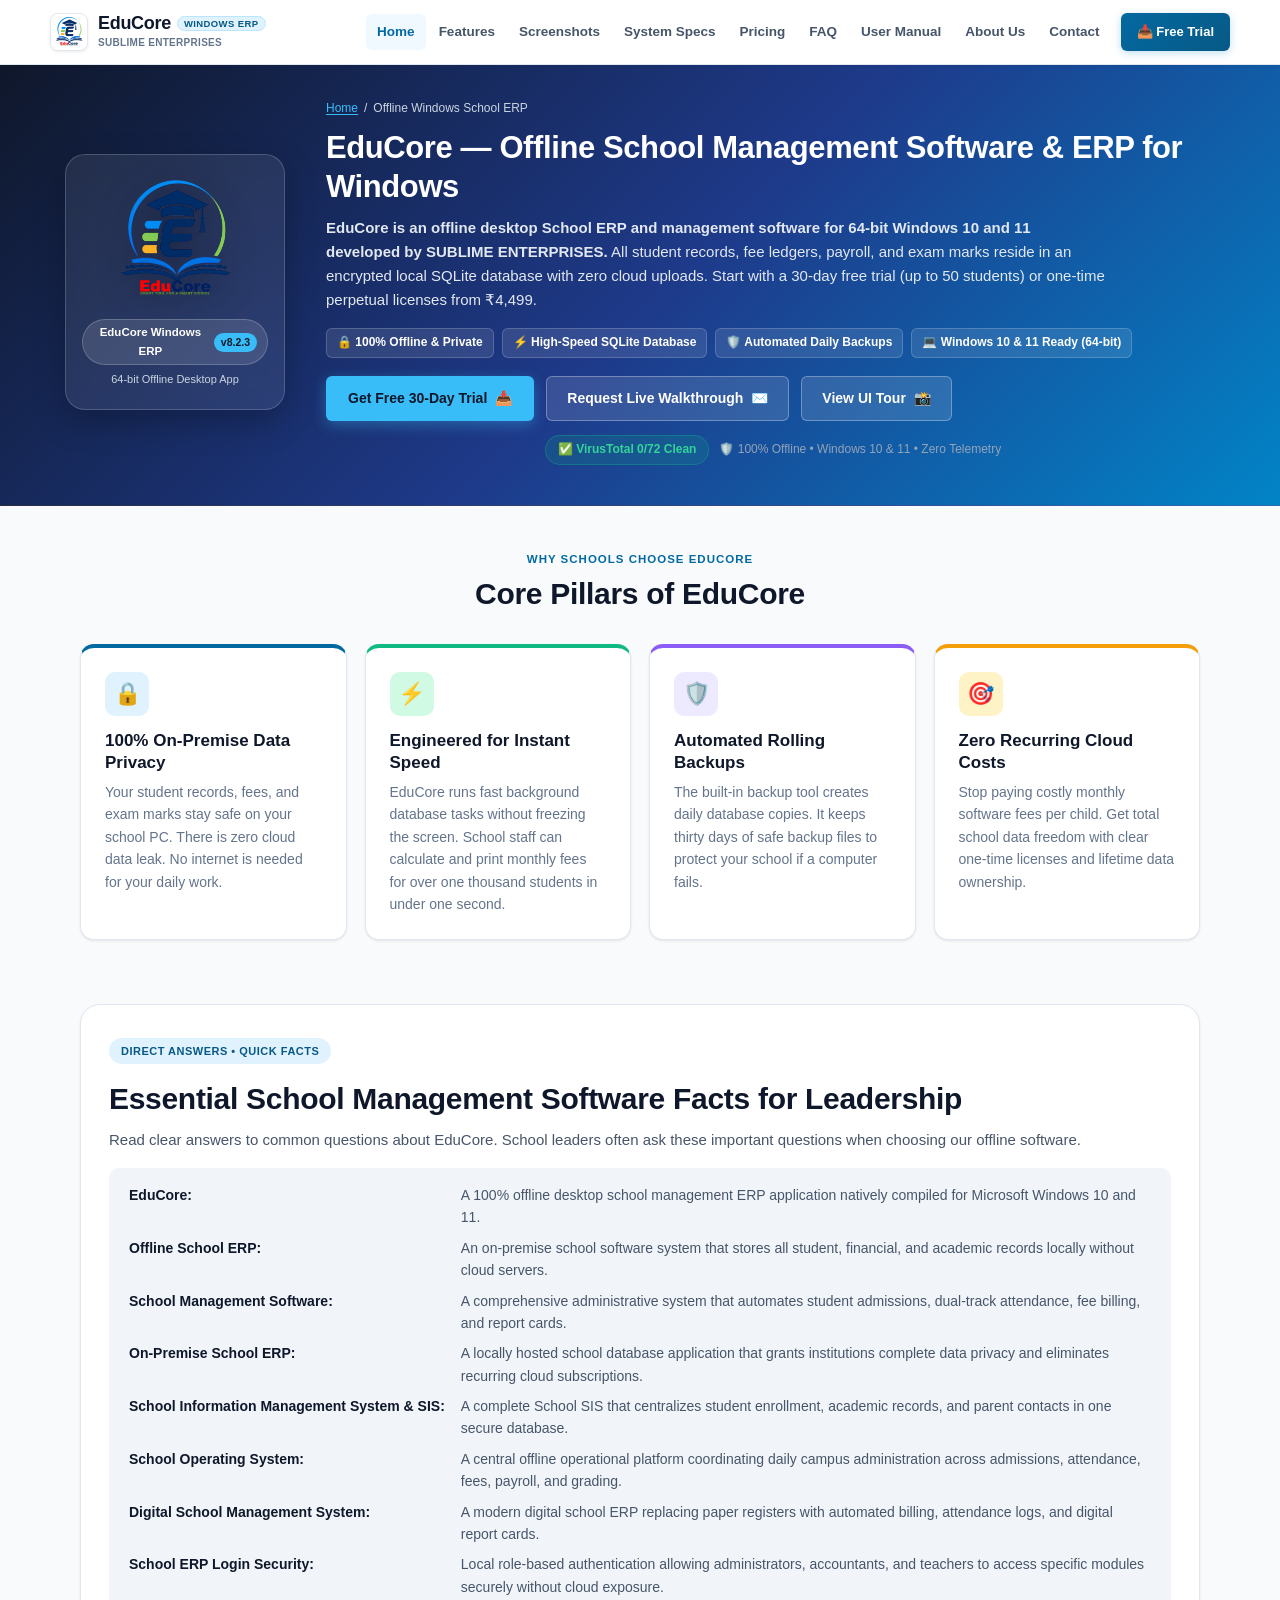
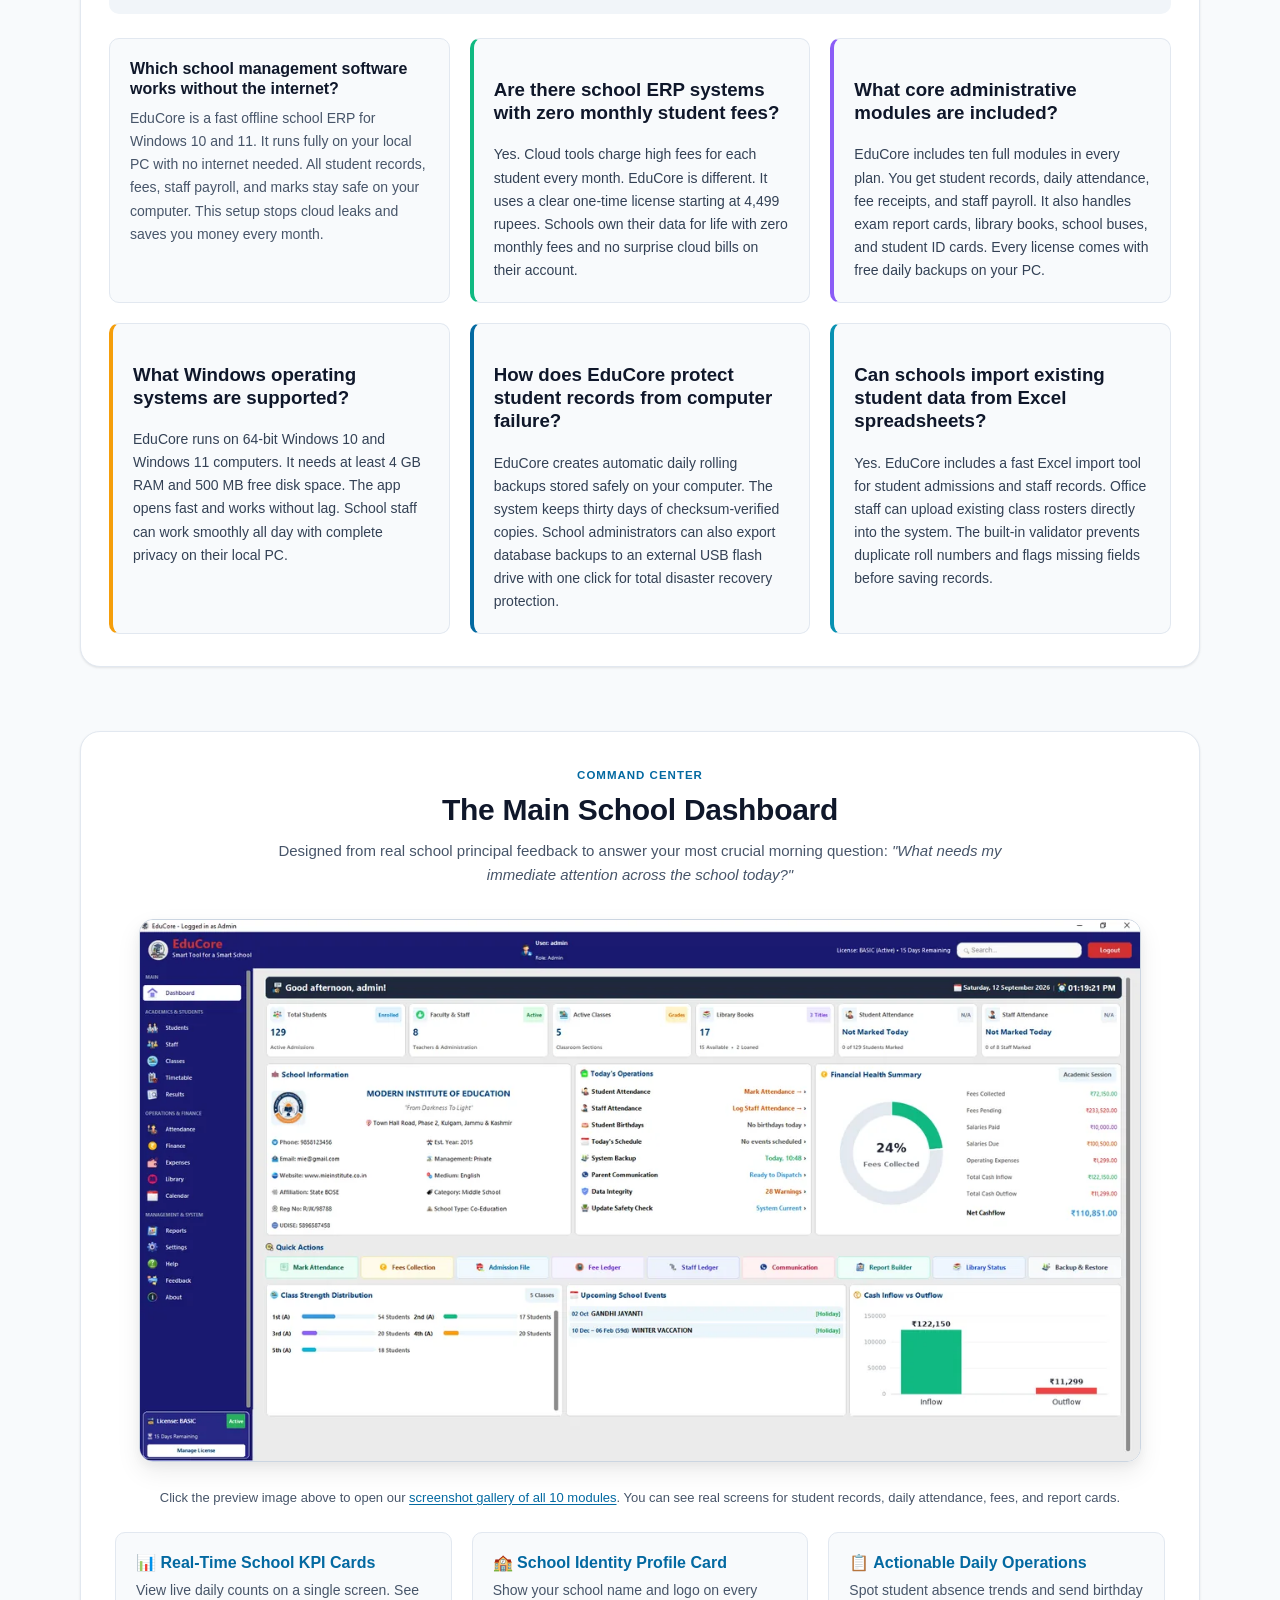
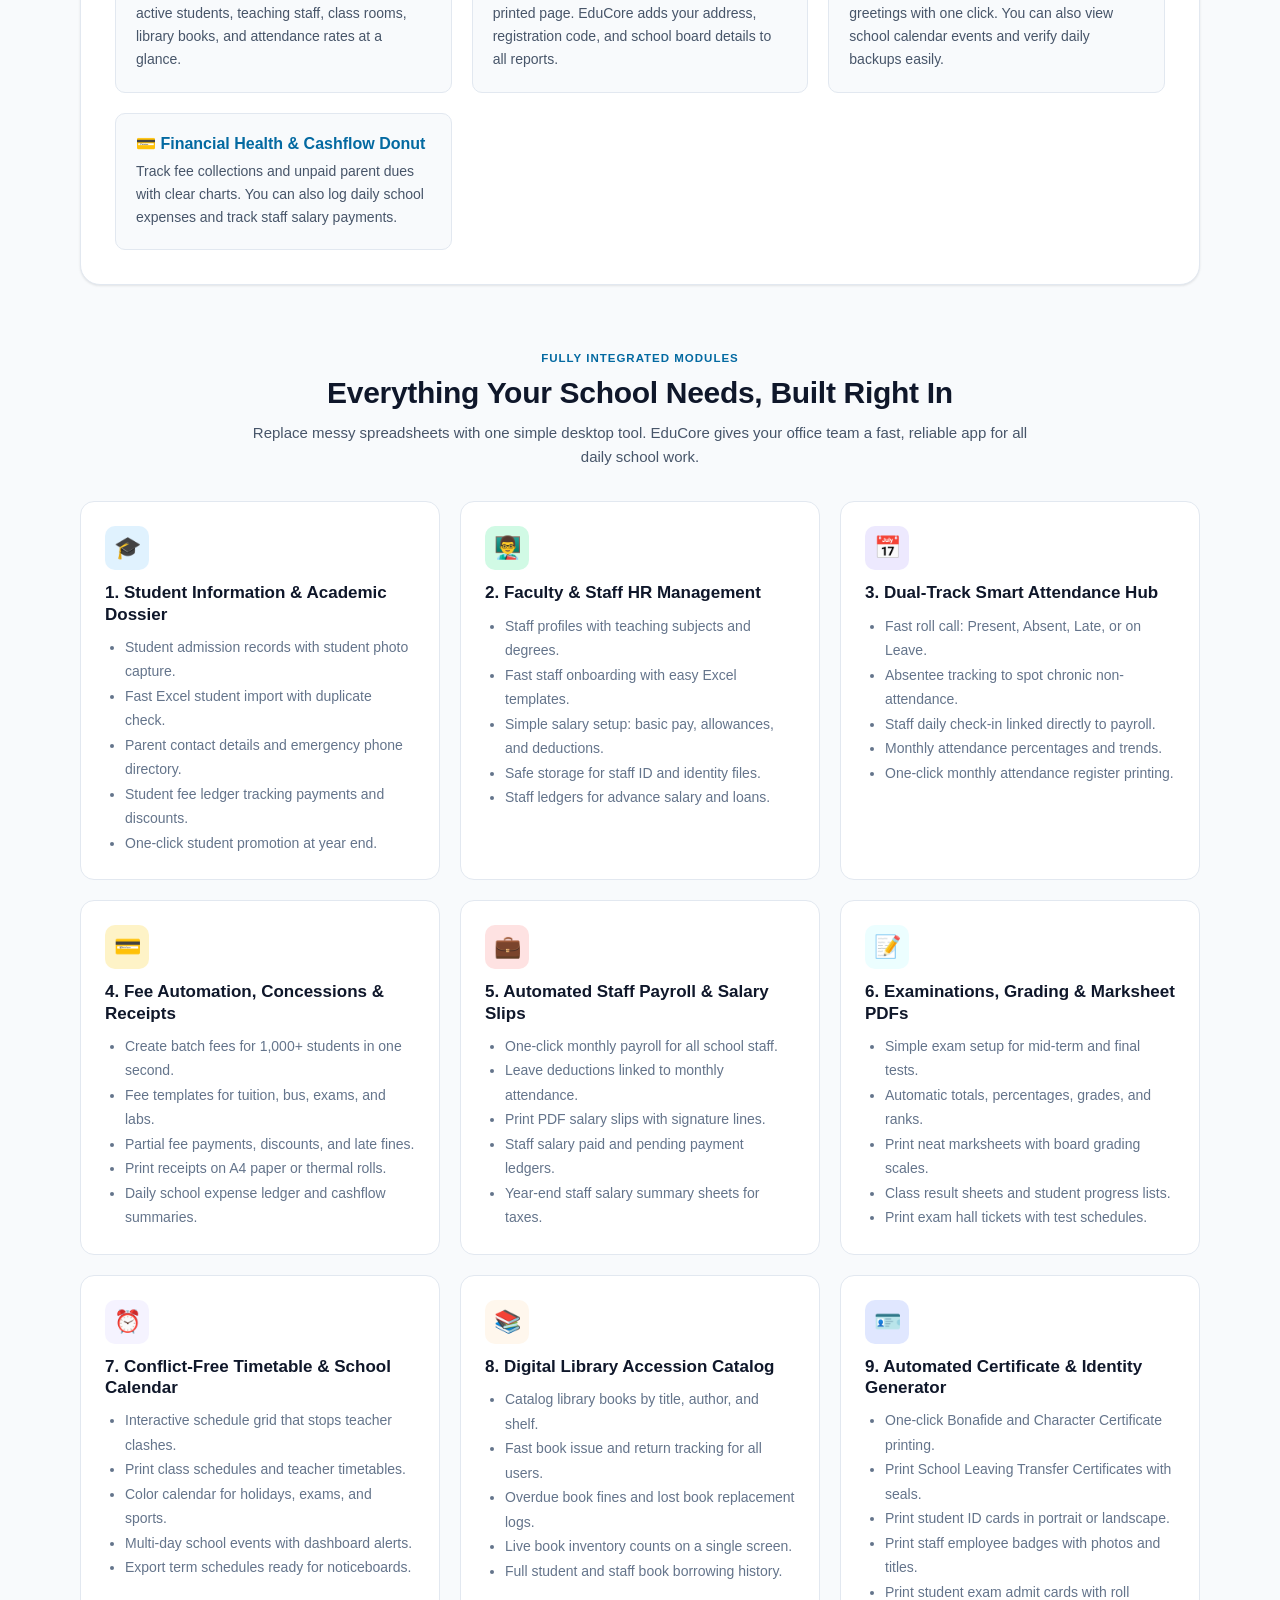
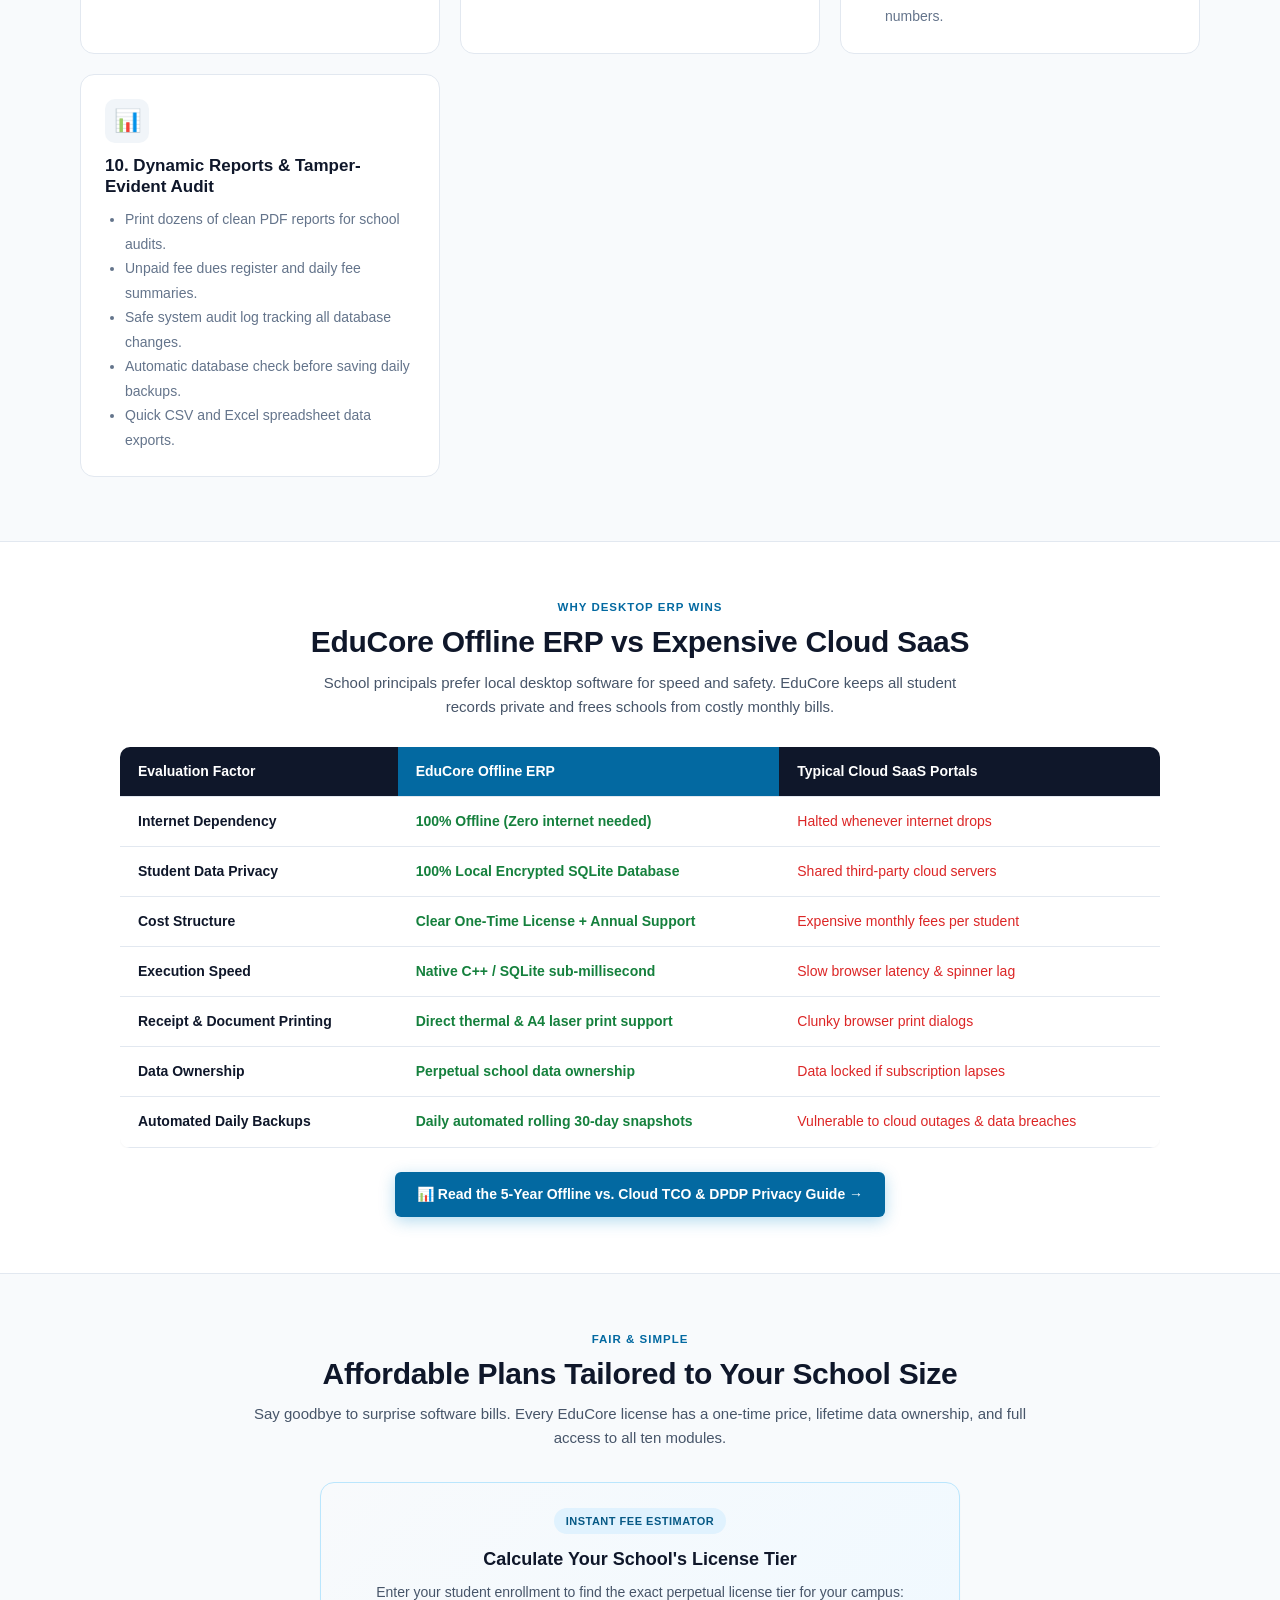
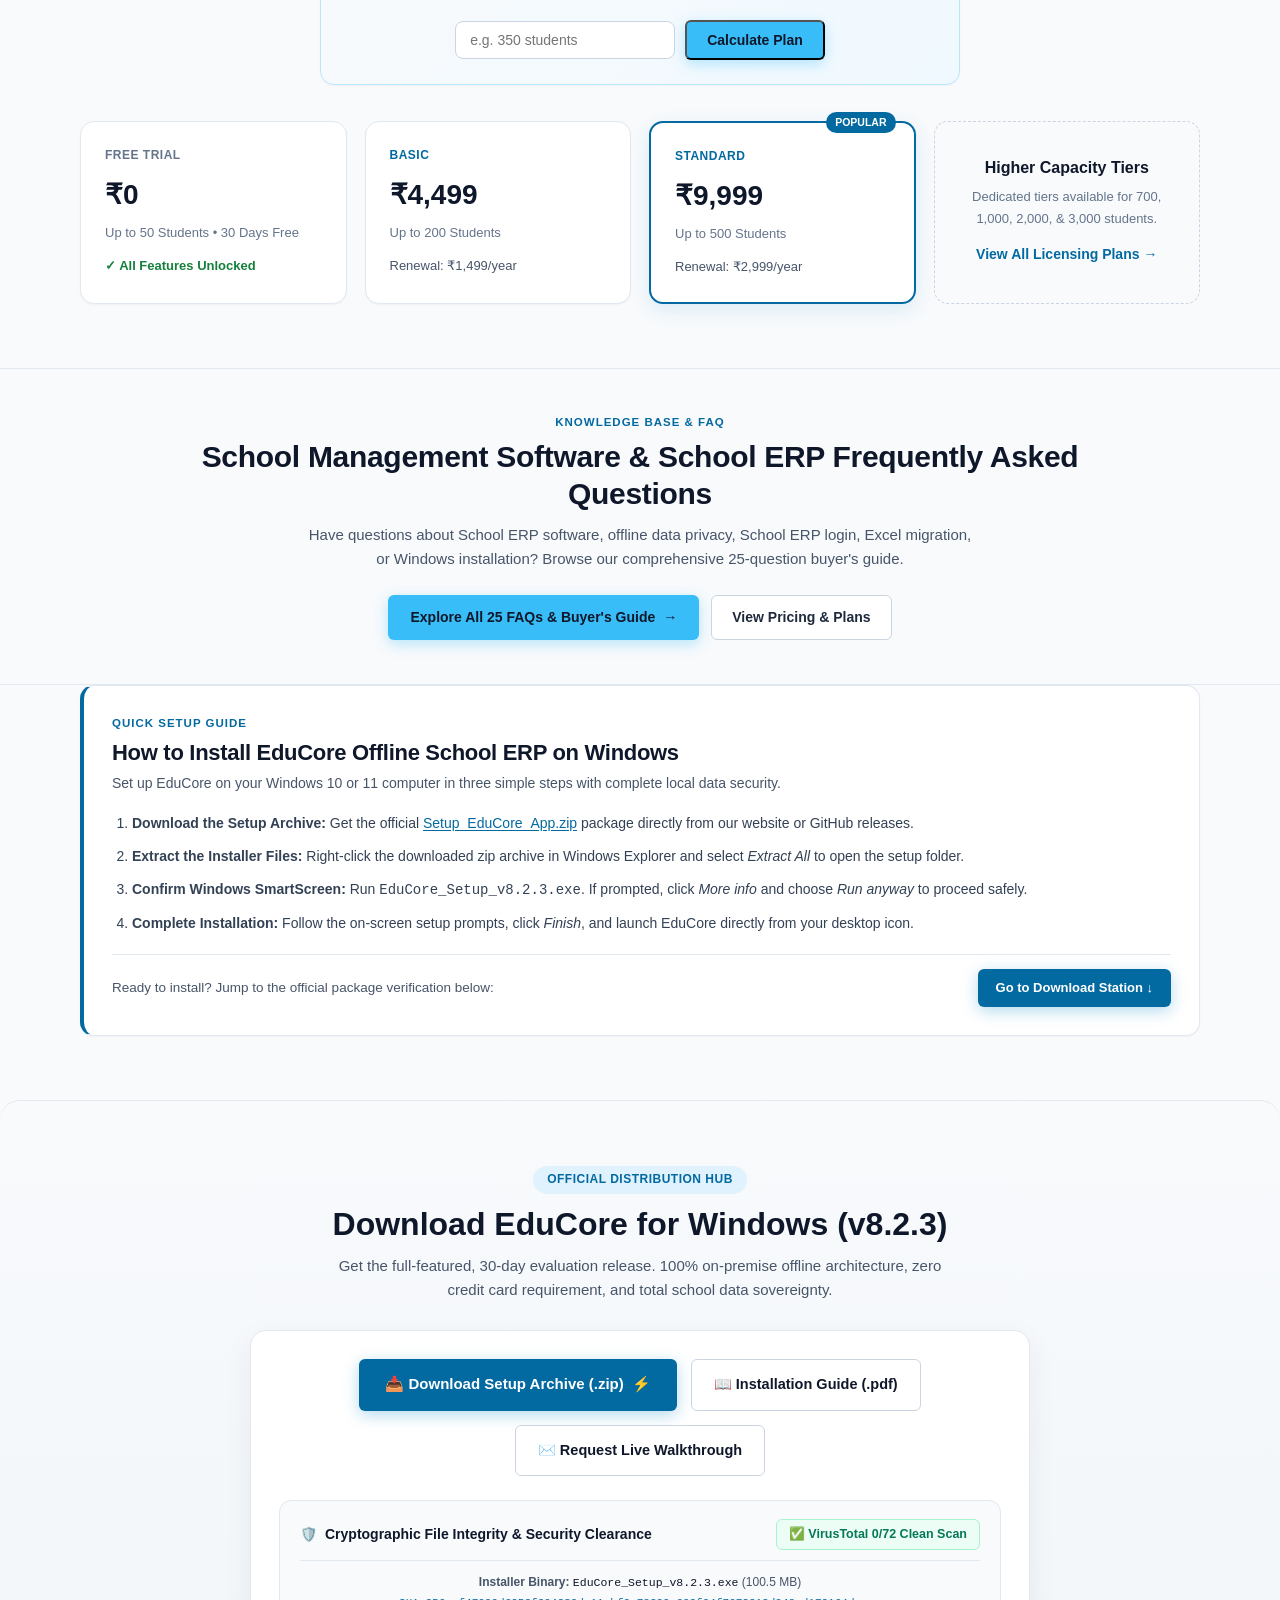
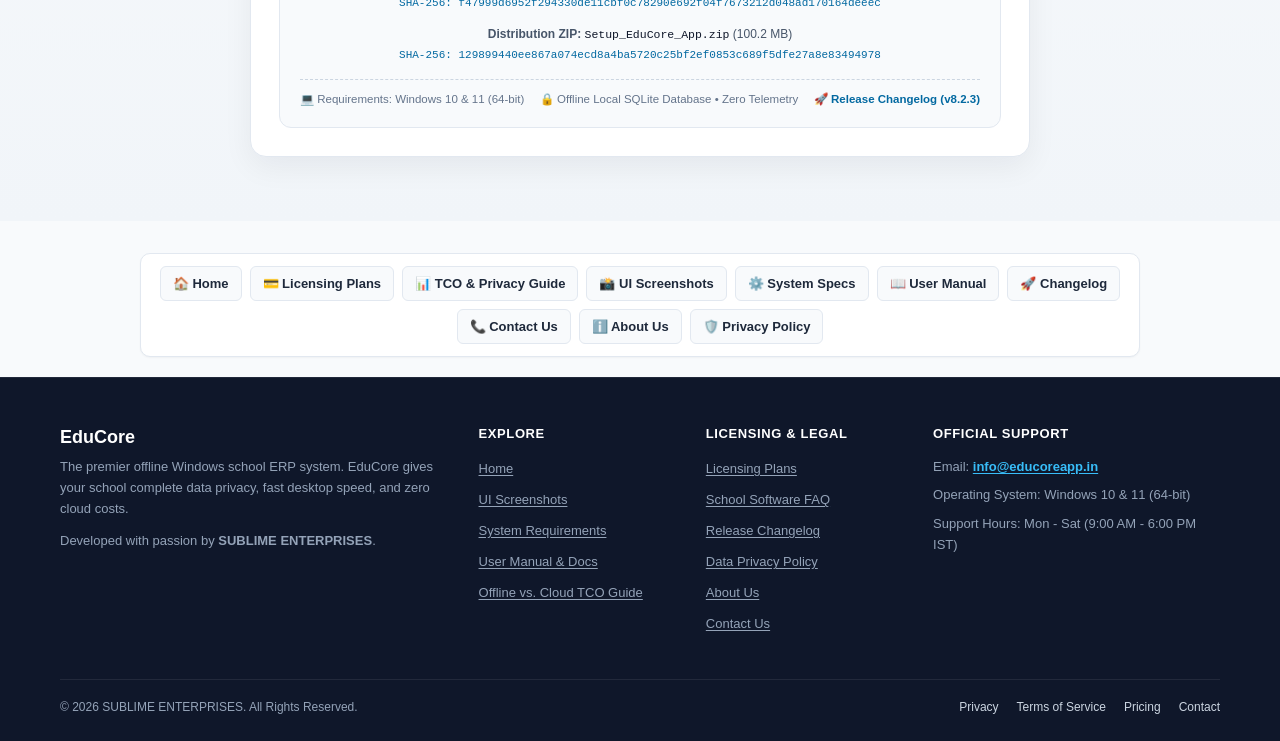
==== commit 91c99493: "feat(seo,geo): fix live site bugs, add TCO guide, SmartScreen visuals, changelog, and align JSON-LD" ====
--- a/index.html
+++ b/index.html
@@ -96,7 +96,6 @@
       "image": "https://educoreapp.in/assets/img/logo.webp",
       "description": "Software development and educational technology company engineering offline desktop ERP and school management systems.",
       "email": "info@educoreapp.in",
-      "telephone": "+91-9419000000",
       "foundingDate": "2024",
       "founder": {
         "@id": "https://educoreapp.in/#author"
@@ -115,7 +114,6 @@
           "@type": "ContactPoint",
           "contactType": "Customer Support & Technical Inquiries",
           "email": "info@educoreapp.in",
-          "telephone": "+91-9419000000",
           "url": "https://educoreapp.in/contact-us.html",
           "availableLanguage": [
             "en",
@@ -149,7 +147,7 @@
       "screenshot": "https://educoreapp.in/assets/img/EduCore_Dashboard.webp",
       "softwareVersion": "8.2.3",
       "datePublished": "2026-01-15",
-      "dateModified": "2026-11-14",
+      "dateModified": "2026-11-26",
       "description": "EduCore is a high-performance offline Windows school management ERP application for student admissions, staff HR, dual-track attendance, fee automation, payroll, marksheet generation, certificates, timetables, and comprehensive reporting.",
       "sameAs": [
         "https://en.wikipedia.org/wiki/School_management_system",
@@ -178,31 +176,6 @@
         "Batch Excel Student & Staff Import / Export",
         "Instant Student ID Card & Certificate Generator (Bonafide, Transfer, Character)"
       ],
-      "aggregateRating": {
-        "@type": "AggregateRating",
-        "ratingValue": "4.9",
-        "reviewCount": "48",
-        "bestRating": "5",
-        "worstRating": "1"
-      },
-      "review": [
-        {
-          "@type": "Review",
-          "reviewRating": {
-            "@type": "Rating",
-            "ratingValue": "5",
-            "bestRating": "5"
-          },
-          "author": {
-            "@type": "Person",
-            "name": "Rajesh Verma",
-            "jobTitle": "School Administrator",
-            "url": "https://educoreapp.in/about-us.html",
-            "sameAs": "https://educoreapp.in/#organization"
-          },
-          "reviewBody": "EduCore transformed our administration. Generating report cards, collecting fees, and tracking student attendance completely offline eliminated recurring cloud expenses."
-        }
-      ],
       "offers": {
         "@type": "AggregateOffer",
         "priceCurrency": "INR",
@@ -274,85 +247,33 @@
         {
           "@type": "Question",
           "name": "Which school management software works without the internet?",
-          "text": "Which school management software works without the internet?",
-          "dateCreated": "2026-02-01",
-          "upvoteCount": 24,
           "acceptedAnswer": {
             "@type": "Answer",
-            "text": "EduCore is a fast offline school ERP for Windows 10 and 11. It runs fully on your local PC with no internet needed. All student records, fees, staff payroll, and marks stay safe on your computer. This setup stops cloud leaks and saves you money every month.",
-            "dateCreated": "2026-02-01",
-            "upvoteCount": 24,
-            "url": "https://educoreapp.in/#faq"
-          },
-          "suggestedAnswer": {
-            "@type": "Answer",
-            "text": "EduCore runs completely offline on your local Windows PC with zero cloud dependency.",
-            "dateCreated": "2026-02-01",
-            "upvoteCount": 18,
-            "url": "https://educoreapp.in/#faq"
+            "text": "EduCore is a fast offline school ERP for Windows 10 and 11. It runs fully on your local PC with no internet needed. All student records, fees, staff payroll, and marks stay safe on your computer. This setup stops cloud leaks and saves you money every month."
           }
         },
         {
           "@type": "Question",
           "name": "Are there school ERP systems with no monthly student fees?",
-          "text": "Are there school ERP systems with no monthly student fees?",
-          "dateCreated": "2026-02-01",
-          "upvoteCount": 19,
           "acceptedAnswer": {
             "@type": "Answer",
-            "text": "Yes. Cloud tools charge high fees for each student every month. EduCore is different. It uses a clear one-time license starting at 4,499 rupees. Schools own their data for life with zero monthly fees and no surprise cloud bills on their account.",
-            "dateCreated": "2026-02-01",
-            "upvoteCount": 19,
-            "url": "https://educoreapp.in/#faq"
-          },
-          "suggestedAnswer": {
-            "@type": "Answer",
-            "text": "EduCore offers a one-time perpetual license with zero recurring monthly per-student subscription fees.",
-            "dateCreated": "2026-02-01",
-            "upvoteCount": 14,
-            "url": "https://educoreapp.in/#faq"
+            "text": "Yes. Cloud tools charge high fees for each student every month. EduCore uses a clear one-time perpetual license starting at ₹4,499 (up to 200 students) after a 30-day free trial. Schools own their data locally with zero monthly per-student fees."
           }
         },
         {
           "@type": "Question",
           "name": "Is EduCore completely offline?",
-          "text": "Is EduCore completely offline?",
-          "dateCreated": "2026-02-01",
-          "upvoteCount": 31,
           "acceptedAnswer": {
             "@type": "Answer",
-            "text": "No. EduCore works completely offline for all daily school work. You only need the internet once to activate your license. After that, taking daily attendance, collecting fees, printing report cards, and paying staff work with zero internet on your office PC.",
-            "dateCreated": "2026-02-01",
-            "upvoteCount": 31,
-            "url": "https://educoreapp.in/#faq"
-          },
-          "suggestedAnswer": {
-            "@type": "Answer",
-            "text": "All daily school tasks in EduCore run 100% offline on your local computer.",
-            "dateCreated": "2026-02-01",
-            "upvoteCount": 22,
-            "url": "https://educoreapp.in/#faq"
+            "text": "Yes. EduCore works completely offline for all daily school work. Internet is only required once during initial license activation. After that, taking daily attendance, collecting fees, printing report cards, and paying staff run 100% offline on your office PC."
           }
         },
         {
           "@type": "Question",
           "name": "What are the system requirements for EduCore?",
-          "text": "What are the system requirements for EduCore?",
-          "dateCreated": "2026-02-01",
-          "upvoteCount": 15,
           "acceptedAnswer": {
             "@type": "Answer",
-            "text": "EduCore runs on 64-bit Windows 10 and Windows 11 computers. It needs at least 4 GB RAM and 500 MB free disk space. The app opens fast and works without lag. School staff can work smoothly all day with complete privacy on their local PC.",
-            "dateCreated": "2026-02-01",
-            "upvoteCount": 15,
-            "url": "https://educoreapp.in/#faq"
-          },
-          "suggestedAnswer": {
-            "@type": "Answer",
-            "text": "Requires 64-bit Windows 10 or 11, 4 GB RAM, and 500 MB storage space.",
-            "dateCreated": "2026-02-01",
-            "upvoteCount": 11,
-            "url": "https://educoreapp.in/#faq"
+            "text": "EduCore runs on 64-bit Windows 10 and Windows 11 computers. It requires at least 4 GB RAM (8 GB recommended) and 500 MB free disk space, and includes an embedded local SQLite database with zero external server setup."
           }
         }
       ]
@@ -384,7 +305,7 @@
         <a href="help-support.html" class="ec-nav-item">User Manual</a>
         <a href="about-us.html" class="ec-nav-item">About Us</a>
         <a href="contact-us.html" class="ec-nav-item">Contact</a>
-        <a href="#download" class="ec-nav-cta" target="_blank">📥 Free Trial</a>
+        <a href="#download" class="ec-nav-cta">📥 Free Trial</a>
       </nav>
 
       <button class="ec-mobile-toggle" aria-label="Toggle Navigation Menu">☰</button>
@@ -396,12 +317,14 @@
       <a href="screenshots.html">📸 UI Screenshots</a>
       <a href="system-requirements.html">⚙️ System Requirements</a>
       <a href="licensing.html">💳 Pricing &amp; Licensing</a>
+      <a href="offline-vs-cloud-school-erp-tco-guide.html">📊 Offline vs. Cloud TCO Guide</a>
       <a href="school-management-software-faq.html">❓ FAQ &amp; Guide</a>
       <a href="help-support.html">📖 User Manual &amp; Docs</a>
+      <a href="changelog.html">🚀 Release Changelog</a>
       <a href="about-us.html">ℹ️ About Us</a>
       <a href="contact-us.html">📞 Contact Support</a>
       <a href="privacy-policy.html">🛡️ Privacy Policy</a>
-      <a href="#download" class="ec-mobile-cta" target="_blank">📥 Download 30-Day Free Trial</a>
+      <a href="#download" class="ec-mobile-cta">📥 Download 30-Day Free Trial</a>
     </div>
   </header>
 
@@ -439,9 +362,9 @@
           <!-- Headline -->
           <h1>EduCore — Offline School Management Software &amp; ERP for Windows</h1>
 
-          <!-- Direct Entity Definition (SEO & Voice Readability) -->
+          <!-- Direct Entity Definition (SEO, GEO & Answer-First Summary) -->
           <p class="ec-hero-lead">
-            <strong>EduCore is an offline school management software and desktop ERP for Windows 10 and 11.</strong> It keeps all student records and fees private on your local PC. Schools get zero cloud bills and total control over daily tasks.
+            <strong>EduCore is an offline desktop School ERP and management software for 64-bit Windows 10 and 11 developed by SUBLIME ENTERPRISES.</strong> All student records, fee ledgers, payroll, and exam marks reside in an encrypted local SQLite database with zero cloud uploads. Start with a 30-day free trial (up to 50 students) or one-time perpetual licenses from ₹4,499.
           </p>
 
           <!-- Key Badges -->
@@ -478,9 +401,10 @@
     </section>
 
     <!--================= TRUST & CORE PILLARS =================-->
-    <section id="pillars" class="ec-section" aria-label="Core Pillars" style="margin-top: -24px; position: relative; z-index: 10;">
+    <section id="pillars" class="ec-section" aria-label="Core Pillars" style="padding-top: 44px;">
       <div class="ec-section-header">
-        <h2 id="heading-pillars" class="ec-section-title" style="color: #ffffff; text-shadow: 0 2px 8px rgba(15,23,42,0.8);">Core Pillars of EduCore</h2>
+        <span class="ec-section-label">Why Schools Choose EduCore</span>
+        <h2 id="heading-pillars" class="ec-section-title">Core Pillars of EduCore</h2>
       </div>
       <div class="ec-grid-4">
         <!--Pillar 1-->
@@ -823,6 +747,12 @@
             </tbody>
           </table>
         </div>
+
+        <div style="margin-top: 24px;">
+          <a href="offline-vs-cloud-school-erp-tco-guide.html" class="ec-btn-solid" style="padding: 11px 22px; font-size: 14px; text-decoration: none;">
+            <span>📊 Read the 5-Year Offline vs. Cloud TCO &amp; DPDP Privacy Guide →</span>
+          </a>
+        </div>
       </div>
     </section>
 
@@ -979,6 +909,7 @@
             <div style="margin-top: 14px; padding-top: 10px; border-top: 1px dashed #cbd5e1; display: flex; justify-content: space-between; flex-wrap: wrap; gap: 8px; font-size: 11.5px; color: #64748b;">
               <span>💻 Requirements: Windows 10 &amp; 11 (64-bit)</span>
               <span>🔒 Offline Local SQLite Database • Zero Telemetry</span>
+              <a href="changelog.html" style="color: #0369a1; font-weight: 600; text-decoration: none;">🚀 Release Changelog (v8.2.3)</a>
             </div>
           </div>
         </div>
@@ -990,9 +921,11 @@
       <div class="ec-nav-inner">
         <a class="ec-nav-link" href="https://educoreapp.in/">🏠 Home</a>
         <a class="ec-nav-link" href="licensing.html">💳 Licensing Plans</a>
+        <a class="ec-nav-link" href="offline-vs-cloud-school-erp-tco-guide.html">📊 TCO &amp; Privacy Guide</a>
         <a class="ec-nav-link" href="screenshots.html">📸 UI Screenshots</a>
         <a class="ec-nav-link" href="system-requirements.html">⚙️ System Specs</a>
         <a class="ec-nav-link" href="help-support.html">📖 User Manual</a>
+        <a class="ec-nav-link" href="changelog.html">🚀 Changelog</a>
         <a class="ec-nav-link" href="contact-us.html">📞 Contact Us</a>
         <a class="ec-nav-link" href="about-us.html">ℹ️ About Us</a>
         <a class="ec-nav-link" href="privacy-policy.html">🛡️ Privacy Policy</a>
@@ -1030,6 +963,7 @@
             <li><a href="screenshots.html">UI Screenshots</a></li>
             <li><a href="system-requirements.html">System Requirements</a></li>
             <li><a href="help-support.html">User Manual &amp; Docs</a></li>
+            <li><a href="offline-vs-cloud-school-erp-tco-guide.html">Offline vs. Cloud TCO Guide</a></li>
           </ul>
         </div>
 
@@ -1038,6 +972,7 @@
           <ul class="ec-footer-links">
             <li><a href="licensing.html">Licensing Plans</a></li>
             <li><a href="school-management-software-faq.html">School Software FAQ</a></li>
+            <li><a href="changelog.html">Release Changelog</a></li>
             <li><a href="privacy-policy.html">Data Privacy Policy</a></li>
             <li><a href="about-us.html">About Us</a></li>
             <li><a href="contact-us.html">Contact Us</a></li>
--- a/assets/css/shared.css
+++ b/assets/css/shared.css
@@ -1447,7 +1447,13 @@
 .ec-grid-4 {
   display: grid;
   gap: 18px;
-  grid-template-columns: repeat(auto-fit, minmax(240px, 1fr));
+  grid-template-columns: repeat(4, minmax(0, 1fr));
+}
+
+@media (max-width: 980px) {
+  .ec-grid-4 {
+    grid-template-columns: repeat(2, minmax(0, 1fr));
+  }
 }
 
 .ec-text-center { text-align: center; }
--- a/assets/css/shared.css
+++ b/assets/css/shared.css
@@ -1447,7 +1447,13 @@
 .ec-grid-4 {
   display: grid;
   gap: 18px;
-  grid-template-columns: repeat(auto-fit, minmax(240px, 1fr));
+  grid-template-columns: repeat(4, minmax(0, 1fr));
+}
+
+@media (max-width: 980px) {
+  .ec-grid-4 {
+    grid-template-columns: repeat(2, minmax(0, 1fr));
+  }
 }
 
 .ec-text-center { text-align: center; }
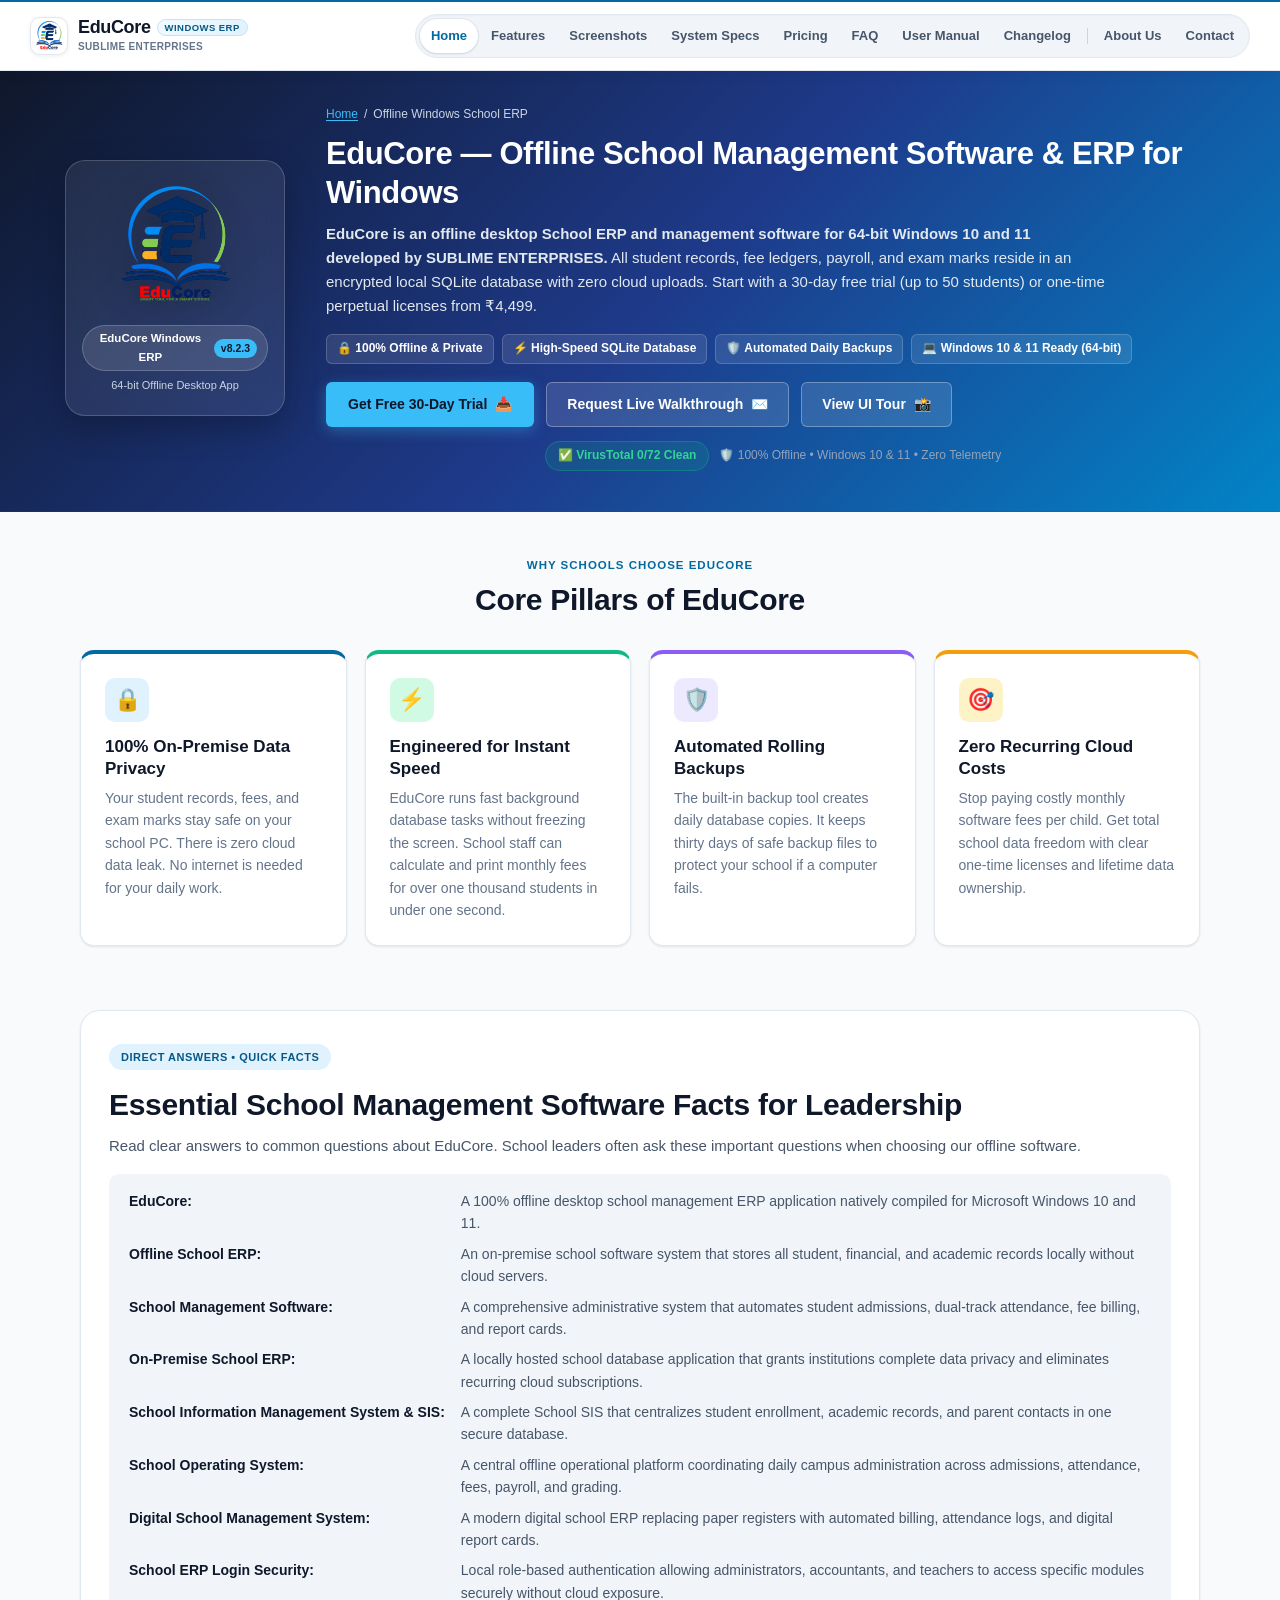
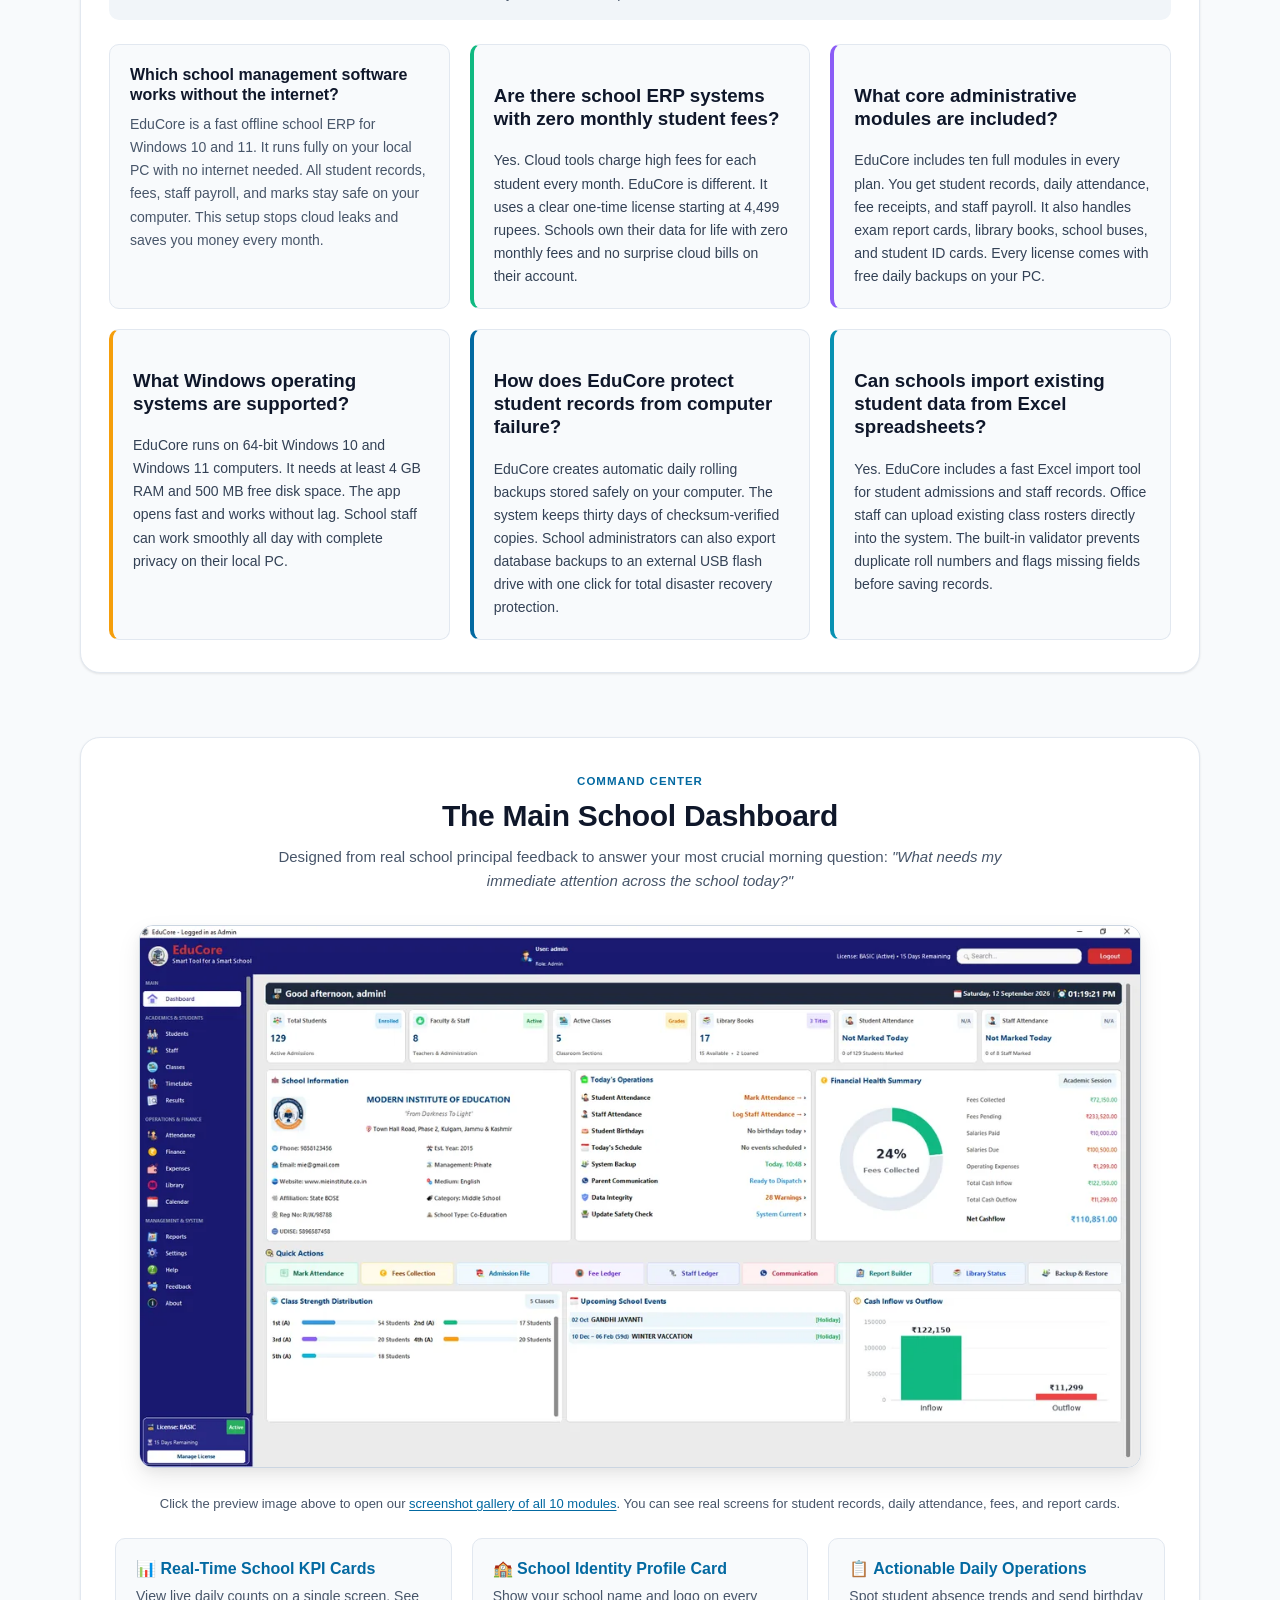
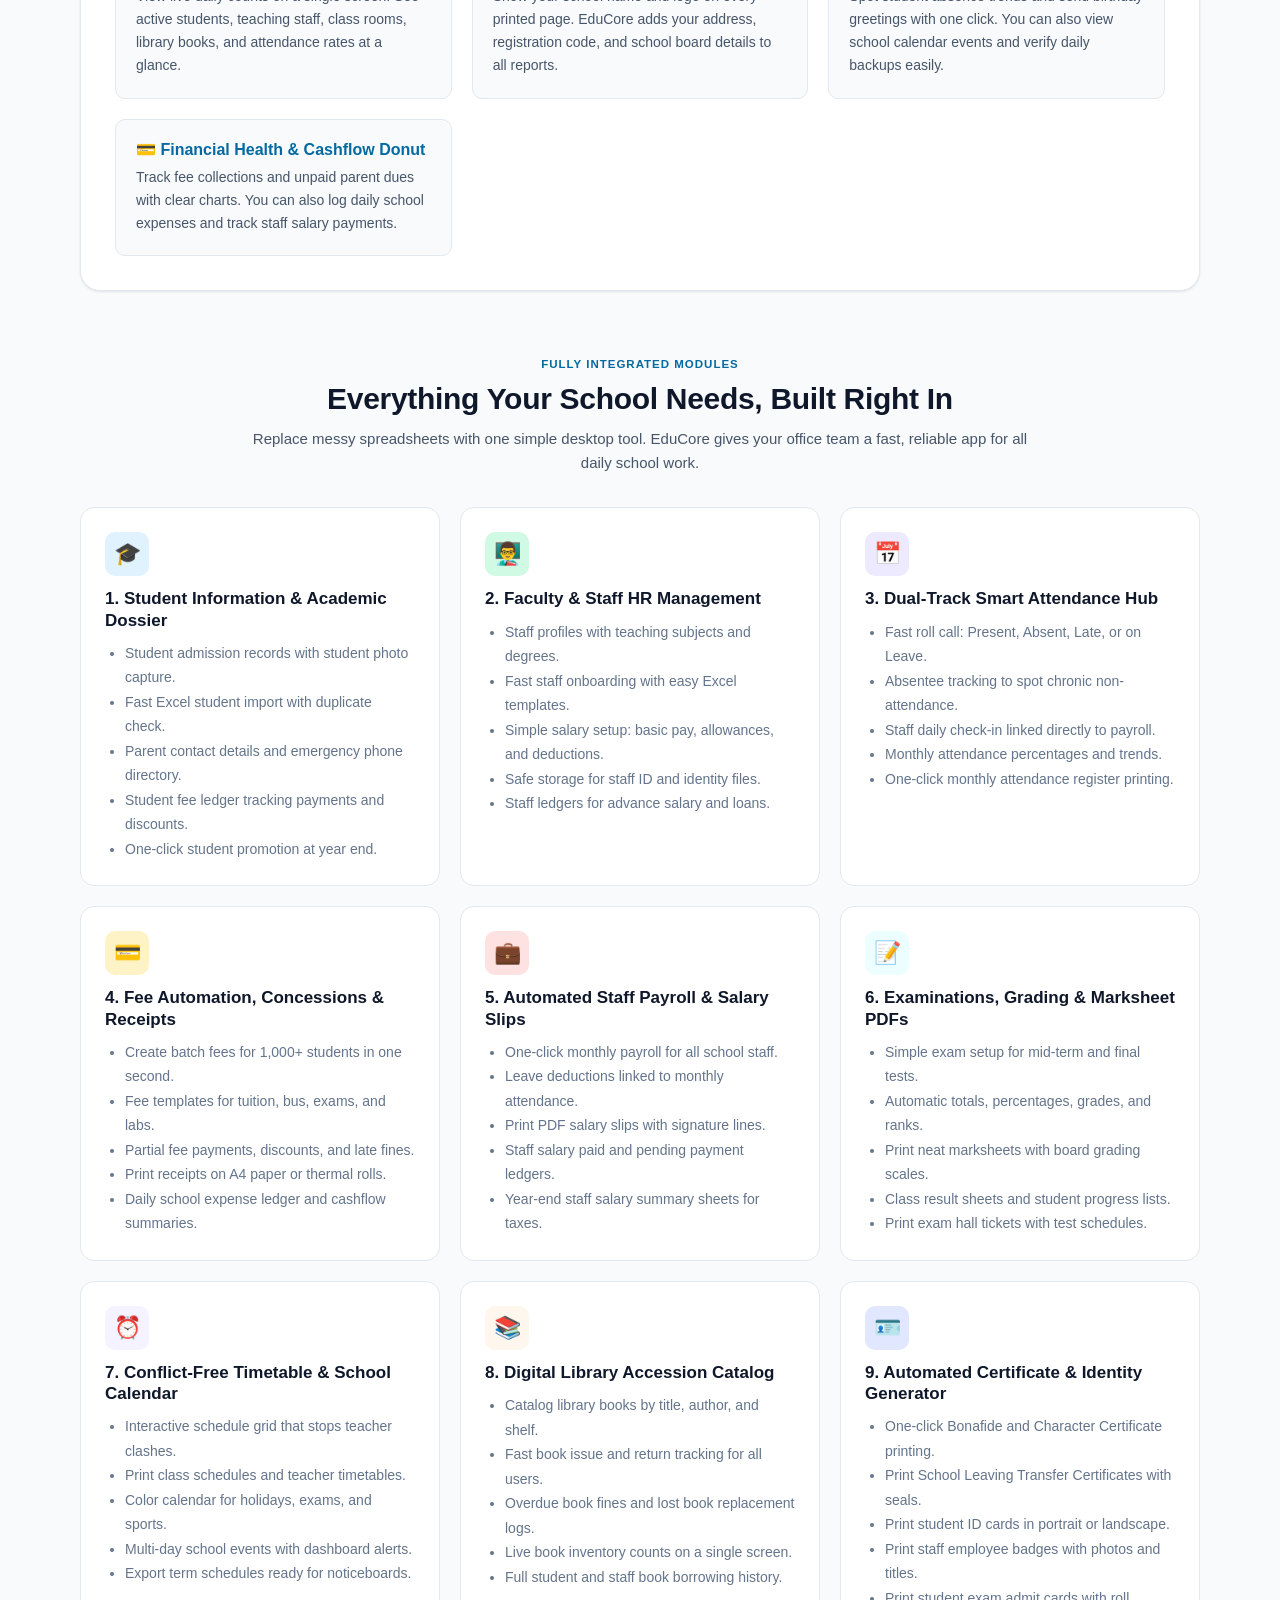
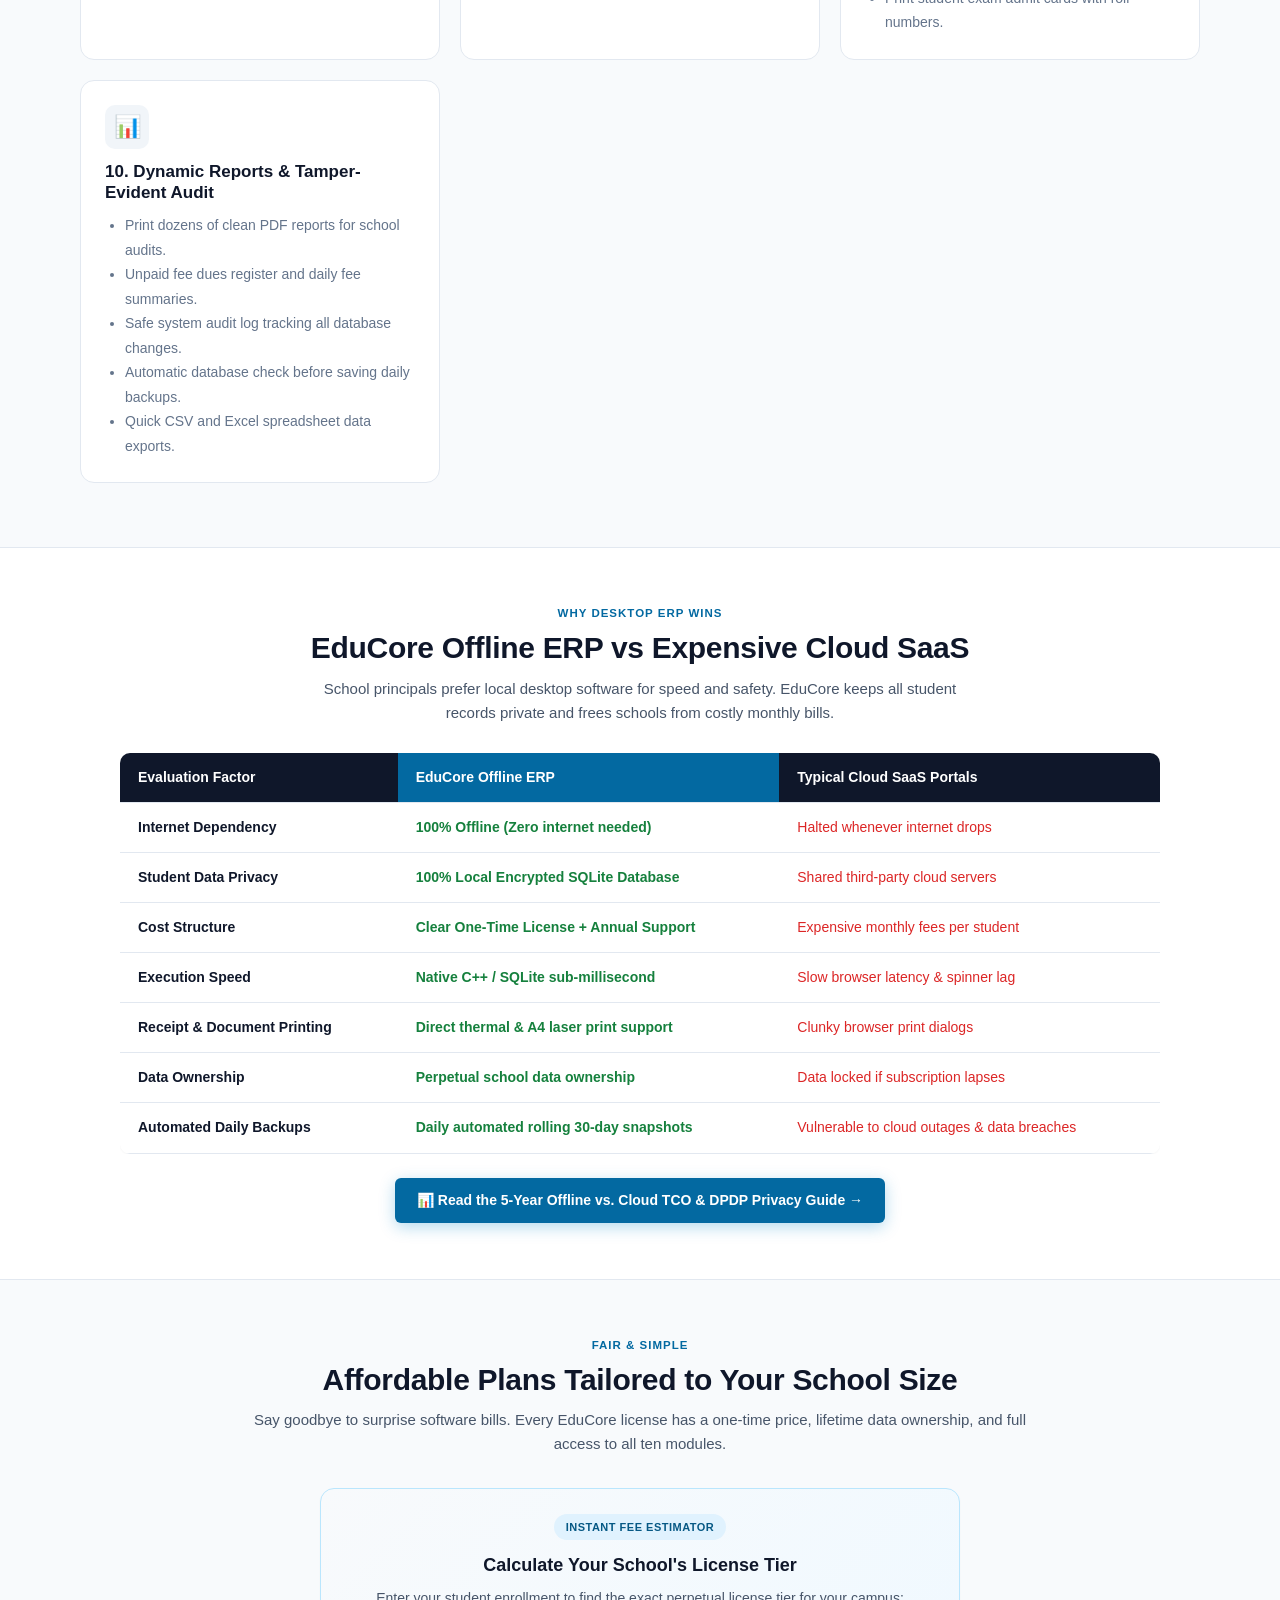
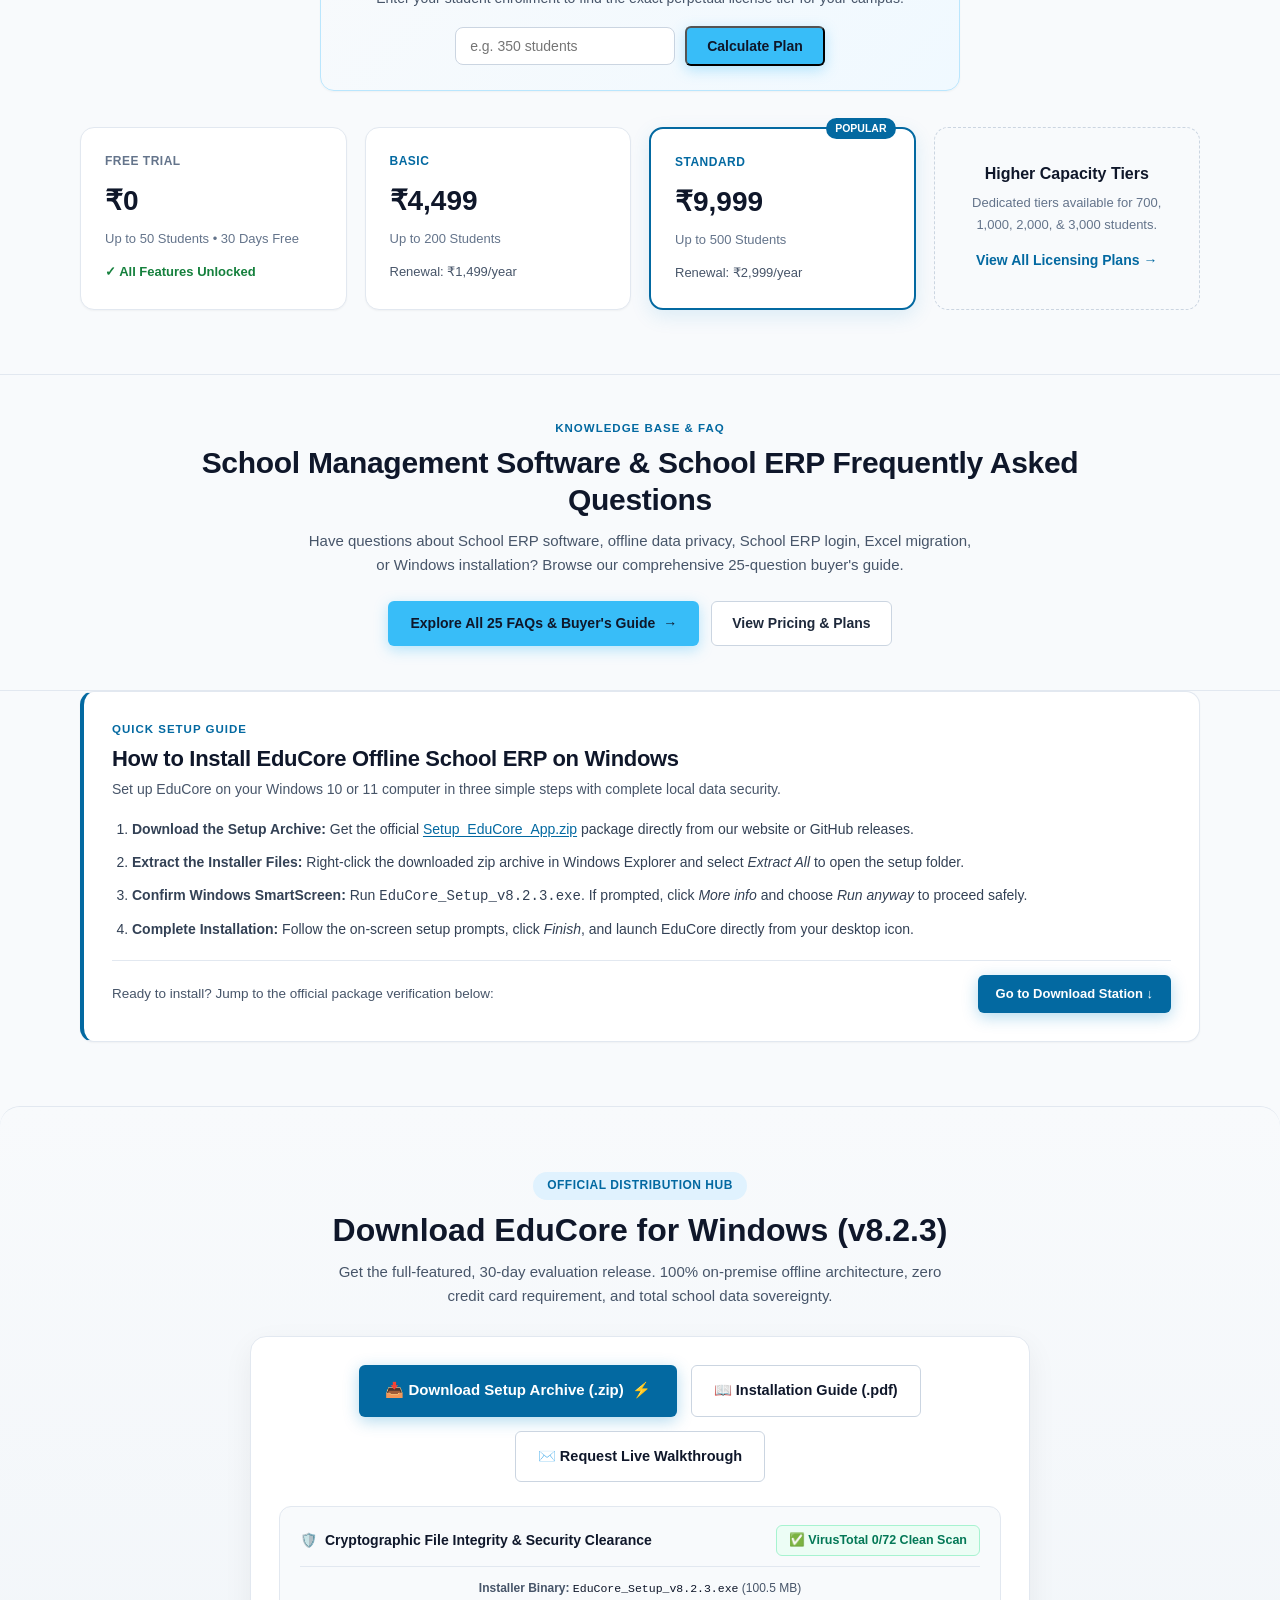
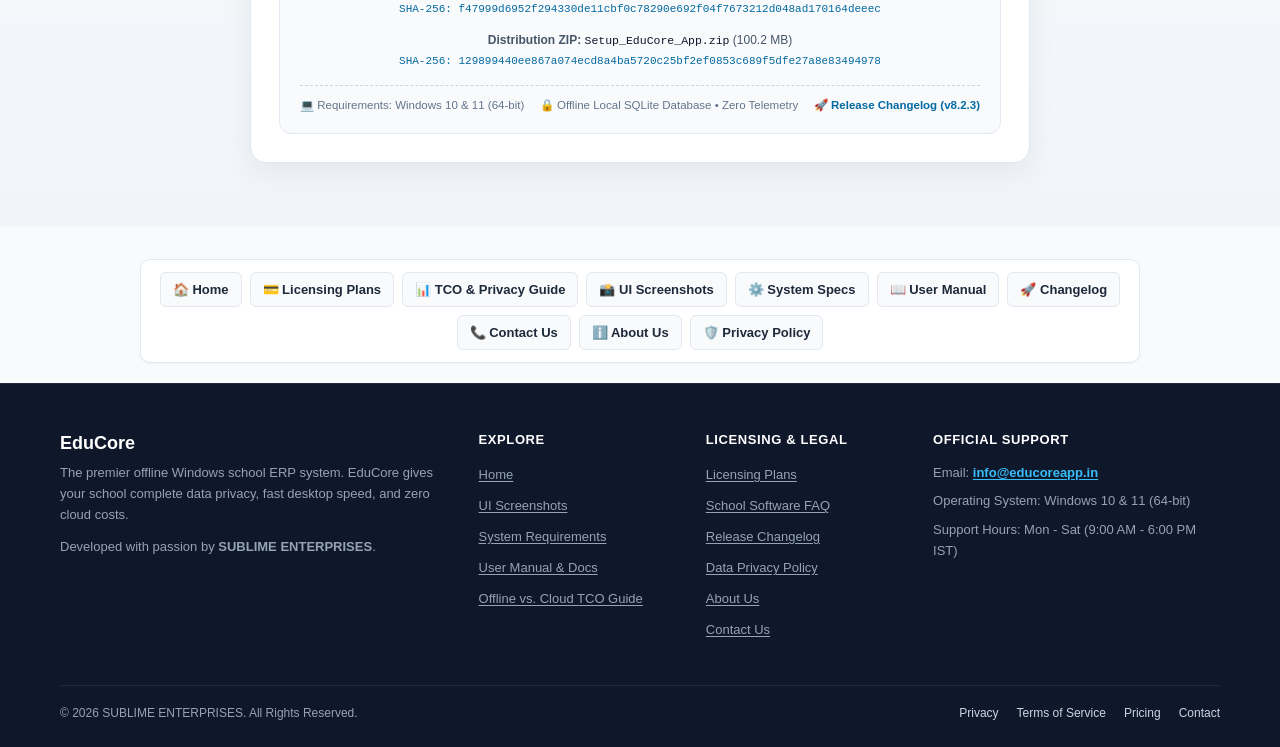
==== commit 8857d510: "style(nav): redesign pill navbar, add Changelog link, and remove header download CTA" ====
--- a/index.html
+++ b/index.html
@@ -303,9 +303,10 @@
         <a href="licensing.html" class="ec-nav-item">Pricing</a>
         <a href="school-management-software-faq.html" class="ec-nav-item">FAQ</a>
         <a href="help-support.html" class="ec-nav-item">User Manual</a>
+        <a href="changelog.html" class="ec-nav-item">Changelog</a>
+        <span class="ec-nav-divider" aria-hidden="true"></span>
         <a href="about-us.html" class="ec-nav-item">About Us</a>
         <a href="contact-us.html" class="ec-nav-item">Contact</a>
-        <a href="#download" class="ec-nav-cta">📥 Free Trial</a>
       </nav>
 
       <button class="ec-mobile-toggle" aria-label="Toggle Navigation Menu">☰</button>
@@ -324,7 +325,6 @@
       <a href="about-us.html">ℹ️ About Us</a>
       <a href="contact-us.html">📞 Contact Support</a>
       <a href="privacy-policy.html">🛡️ Privacy Policy</a>
-      <a href="#download" class="ec-mobile-cta">📥 Download 30-Day Free Trial</a>
     </div>
   </header>
 
--- a/assets/css/shared.css
+++ b/assets/css/shared.css
@@ -181,22 +181,24 @@
   left: 0;
   right: 0;
   z-index: 1000;
-  background: rgba(255, 255, 255, 0.98);
-  backdrop-filter: blur(12px);
-  -webkit-backdrop-filter: blur(12px);
+  background: rgba(255, 255, 255, 0.96);
+  backdrop-filter: blur(14px);
+  -webkit-backdrop-filter: blur(14px);
+  border-top: 2.5px solid var(--ec-blue);
   border-bottom: 1px solid var(--ec-slate-200);
-  box-shadow: 0 1px 4px rgba(0, 0, 0, 0.05);
+  box-shadow: 0 2px 12px rgba(15, 23, 42, 0.05);
 }
 
 .ec-nav-container,
 .ec-header-container {
-  max-width: 1220px;
+  max-width: 1260px;
   margin: 0 auto;
   padding: 0 20px;
   display: flex;
   align-items: center;
   justify-content: space-between;
-  height: 64px;
+  gap: 16px;
+  height: 68px;
 }
 
 /* Brand */
@@ -214,15 +216,16 @@
   height: 38px;
   object-fit: contain;
   background: #ffffff;
-  border-radius: 8px;
+  border-radius: 10px;
   padding: 2px;
-  box-shadow: 0 1px 3px rgba(0, 0, 0, 0.08);
-  border: 1px solid var(--ec-slate-200);
-  transition: transform 0.2s ease;
+  box-shadow: 0 1px 4px rgba(15, 23, 42, 0.08);
+  border: 1px solid var(--ec-slate-200);
+  transition: transform 0.2s ease, box-shadow 0.2s ease;
 }
 
 .ec-brand-logo:hover img {
   transform: scale(1.05);
+  box-shadow: 0 4px 10px rgba(3, 105, 161, 0.16);
 }
 
 .ec-brand-text {
@@ -233,7 +236,7 @@
 .ec-brand-name {
   font-size: 18px;
   font-weight: 800;
-  letter-spacing: -0.3px;
+  letter-spacing: -0.35px;
   color: var(--ec-slate-900);
   display: flex;
   align-items: center;
@@ -245,34 +248,39 @@
   font-size: 9.5px;
   font-weight: 700;
   text-transform: uppercase;
-  background: var(--ec-blue-100);
+  background: linear-gradient(135deg, var(--ec-blue-50) 0%, var(--ec-blue-100) 100%);
   color: var(--ec-blue-dark);
   border: 1px solid var(--ec-blue-200);
-  padding: 1px 6px;
+  padding: 2px 7px;
   border-radius: var(--ec-radius-full);
-  letter-spacing: 0.4px;
+  letter-spacing: 0.45px;
 }
 
 .ec-brand-tagline {
   font-size: 10px;
   color: var(--ec-slate-500);
   font-weight: 600;
-  letter-spacing: 0.3px;
-}
-
-/* Desktop Nav Items */
+  letter-spacing: 0.35px;
+}
+
+/* Desktop Nav Pill Bar */
 .ec-desktop-nav {
   display: flex;
   align-items: center;
   gap: 2px;
+  background: var(--ec-slate-100);
+  border: 1px solid var(--ec-slate-200);
+  border-radius: var(--ec-radius-full);
+  padding: 4px;
+  box-shadow: inset 0 1px 2px rgba(15, 23, 42, 0.03);
 }
 
 .ec-nav-item {
   color: var(--ec-slate-600) !important;
-  font-size: 13.5px;
+  font-size: 13px;
   font-weight: 600;
-  padding: 7px 11px;
-  border-radius: var(--ec-radius-sm);
+  padding: 6px 11px;
+  border-radius: var(--ec-radius-full);
   transition: var(--ec-transition);
   display: inline-flex;
   align-items: center;
@@ -282,13 +290,28 @@
 }
 
 .ec-nav-item:hover {
-  color: var(--ec-blue) !important;
-  background: var(--ec-slate-100);
+  color: var(--ec-slate-900) !important;
+  background: rgba(255, 255, 255, 0.8);
 }
 
 .ec-nav-item.active {
   color: var(--ec-blue) !important;
-  background: var(--ec-blue-50);
+  background: #ffffff;
+  font-weight: 700;
+  box-shadow: 0 1px 3px rgba(15, 23, 42, 0.1), 0 0 0 1px rgba(226, 232, 240, 0.8);
+}
+
+.ec-nav-item:focus-visible {
+  outline: 2px solid var(--ec-blue);
+  outline-offset: 2px;
+}
+
+.ec-nav-divider {
+  width: 1px;
+  height: 16px;
+  background: var(--ec-slate-300);
+  margin: 0 3px;
+  flex-shrink: 0;
 }
 
 .ec-nav-cta {
@@ -317,14 +340,20 @@
 /* Mobile Toggle */
 .ec-mobile-toggle {
   display: none;
-  background: transparent;
+  background: var(--ec-slate-50);
   border: 1px solid var(--ec-slate-300);
   color: var(--ec-slate-800);
-  padding: 6px 10px;
-  border-radius: var(--ec-radius-sm);
+  padding: 7px 11px;
+  border-radius: var(--ec-radius-md);
   cursor: pointer;
   font-size: 18px;
   line-height: 1;
+  transition: var(--ec-transition);
+}
+
+.ec-mobile-toggle:hover {
+  background: var(--ec-slate-100);
+  border-color: var(--ec-slate-400);
 }
 
 .ec-mobile-menu {
--- a/assets/css/shared.css
+++ b/assets/css/shared.css
@@ -181,22 +181,24 @@
   left: 0;
   right: 0;
   z-index: 1000;
-  background: rgba(255, 255, 255, 0.98);
-  backdrop-filter: blur(12px);
-  -webkit-backdrop-filter: blur(12px);
+  background: rgba(255, 255, 255, 0.96);
+  backdrop-filter: blur(14px);
+  -webkit-backdrop-filter: blur(14px);
+  border-top: 2.5px solid var(--ec-blue);
   border-bottom: 1px solid var(--ec-slate-200);
-  box-shadow: 0 1px 4px rgba(0, 0, 0, 0.05);
+  box-shadow: 0 2px 12px rgba(15, 23, 42, 0.05);
 }
 
 .ec-nav-container,
 .ec-header-container {
-  max-width: 1220px;
+  max-width: 1260px;
   margin: 0 auto;
   padding: 0 20px;
   display: flex;
   align-items: center;
   justify-content: space-between;
-  height: 64px;
+  gap: 16px;
+  height: 68px;
 }
 
 /* Brand */
@@ -214,15 +216,16 @@
   height: 38px;
   object-fit: contain;
   background: #ffffff;
-  border-radius: 8px;
+  border-radius: 10px;
   padding: 2px;
-  box-shadow: 0 1px 3px rgba(0, 0, 0, 0.08);
-  border: 1px solid var(--ec-slate-200);
-  transition: transform 0.2s ease;
+  box-shadow: 0 1px 4px rgba(15, 23, 42, 0.08);
+  border: 1px solid var(--ec-slate-200);
+  transition: transform 0.2s ease, box-shadow 0.2s ease;
 }
 
 .ec-brand-logo:hover img {
   transform: scale(1.05);
+  box-shadow: 0 4px 10px rgba(3, 105, 161, 0.16);
 }
 
 .ec-brand-text {
@@ -233,7 +236,7 @@
 .ec-brand-name {
   font-size: 18px;
   font-weight: 800;
-  letter-spacing: -0.3px;
+  letter-spacing: -0.35px;
   color: var(--ec-slate-900);
   display: flex;
   align-items: center;
@@ -245,34 +248,39 @@
   font-size: 9.5px;
   font-weight: 700;
   text-transform: uppercase;
-  background: var(--ec-blue-100);
+  background: linear-gradient(135deg, var(--ec-blue-50) 0%, var(--ec-blue-100) 100%);
   color: var(--ec-blue-dark);
   border: 1px solid var(--ec-blue-200);
-  padding: 1px 6px;
+  padding: 2px 7px;
   border-radius: var(--ec-radius-full);
-  letter-spacing: 0.4px;
+  letter-spacing: 0.45px;
 }
 
 .ec-brand-tagline {
   font-size: 10px;
   color: var(--ec-slate-500);
   font-weight: 600;
-  letter-spacing: 0.3px;
-}
-
-/* Desktop Nav Items */
+  letter-spacing: 0.35px;
+}
+
+/* Desktop Nav Pill Bar */
 .ec-desktop-nav {
   display: flex;
   align-items: center;
   gap: 2px;
+  background: var(--ec-slate-100);
+  border: 1px solid var(--ec-slate-200);
+  border-radius: var(--ec-radius-full);
+  padding: 4px;
+  box-shadow: inset 0 1px 2px rgba(15, 23, 42, 0.03);
 }
 
 .ec-nav-item {
   color: var(--ec-slate-600) !important;
-  font-size: 13.5px;
+  font-size: 13px;
   font-weight: 600;
-  padding: 7px 11px;
-  border-radius: var(--ec-radius-sm);
+  padding: 6px 11px;
+  border-radius: var(--ec-radius-full);
   transition: var(--ec-transition);
   display: inline-flex;
   align-items: center;
@@ -282,13 +290,28 @@
 }
 
 .ec-nav-item:hover {
-  color: var(--ec-blue) !important;
-  background: var(--ec-slate-100);
+  color: var(--ec-slate-900) !important;
+  background: rgba(255, 255, 255, 0.8);
 }
 
 .ec-nav-item.active {
   color: var(--ec-blue) !important;
-  background: var(--ec-blue-50);
+  background: #ffffff;
+  font-weight: 700;
+  box-shadow: 0 1px 3px rgba(15, 23, 42, 0.1), 0 0 0 1px rgba(226, 232, 240, 0.8);
+}
+
+.ec-nav-item:focus-visible {
+  outline: 2px solid var(--ec-blue);
+  outline-offset: 2px;
+}
+
+.ec-nav-divider {
+  width: 1px;
+  height: 16px;
+  background: var(--ec-slate-300);
+  margin: 0 3px;
+  flex-shrink: 0;
 }
 
 .ec-nav-cta {
@@ -317,14 +340,20 @@
 /* Mobile Toggle */
 .ec-mobile-toggle {
   display: none;
-  background: transparent;
+  background: var(--ec-slate-50);
   border: 1px solid var(--ec-slate-300);
   color: var(--ec-slate-800);
-  padding: 6px 10px;
-  border-radius: var(--ec-radius-sm);
+  padding: 7px 11px;
+  border-radius: var(--ec-radius-md);
   cursor: pointer;
   font-size: 18px;
   line-height: 1;
+  transition: var(--ec-transition);
+}
+
+.ec-mobile-toggle:hover {
+  background: var(--ec-slate-100);
+  border-color: var(--ec-slate-400);
 }
 
 .ec-mobile-menu {
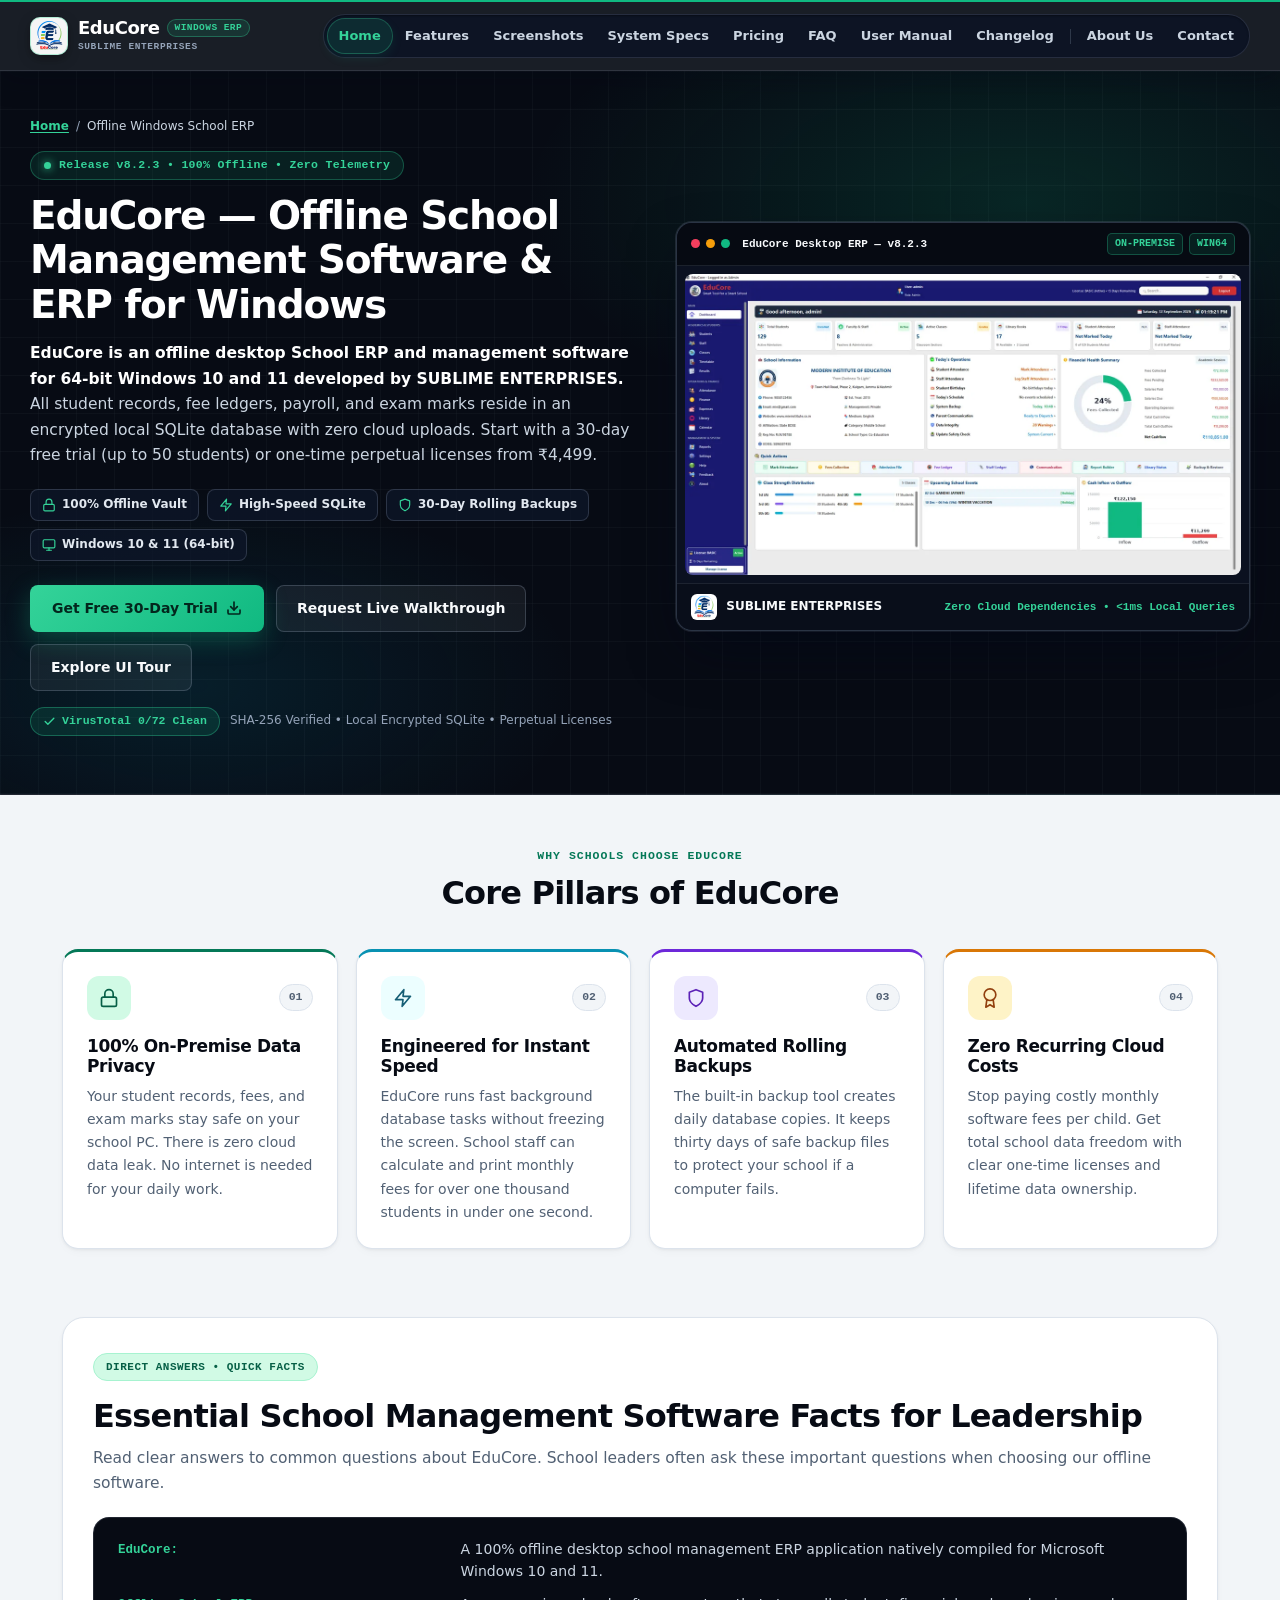
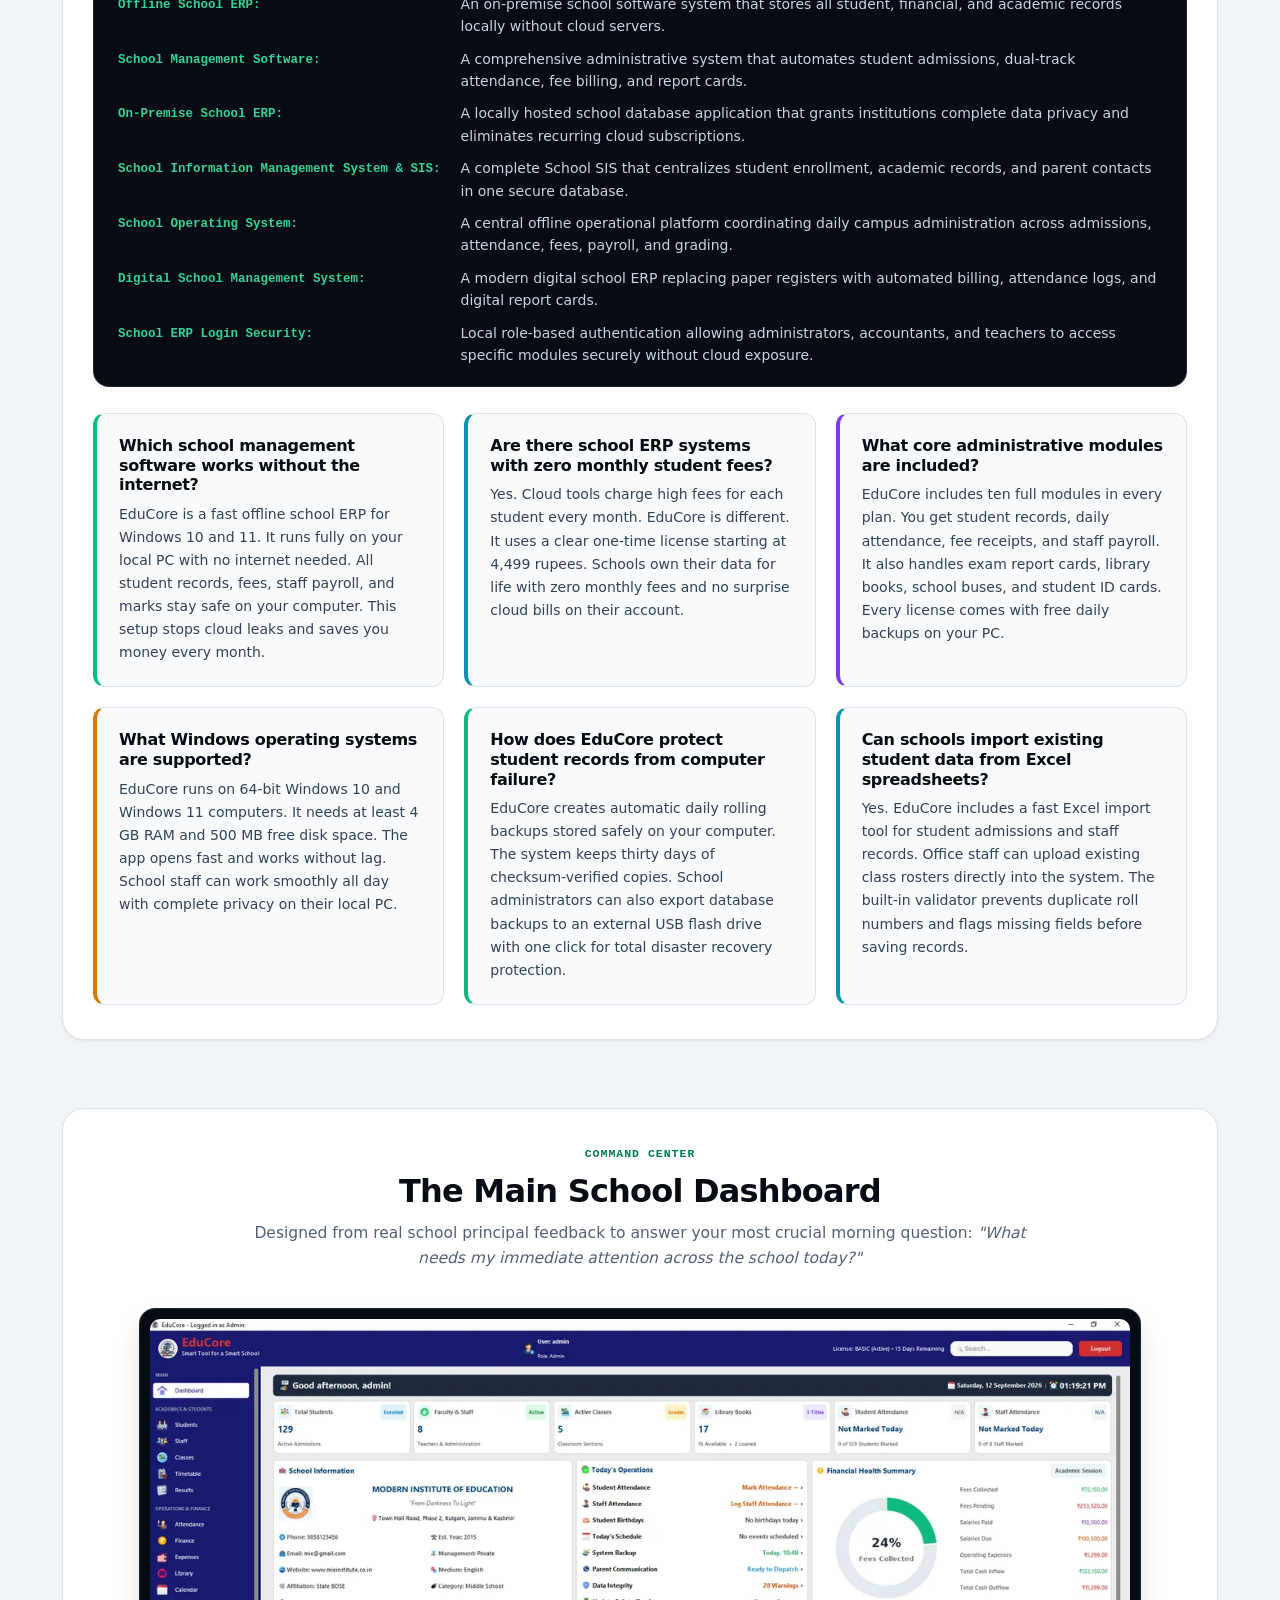
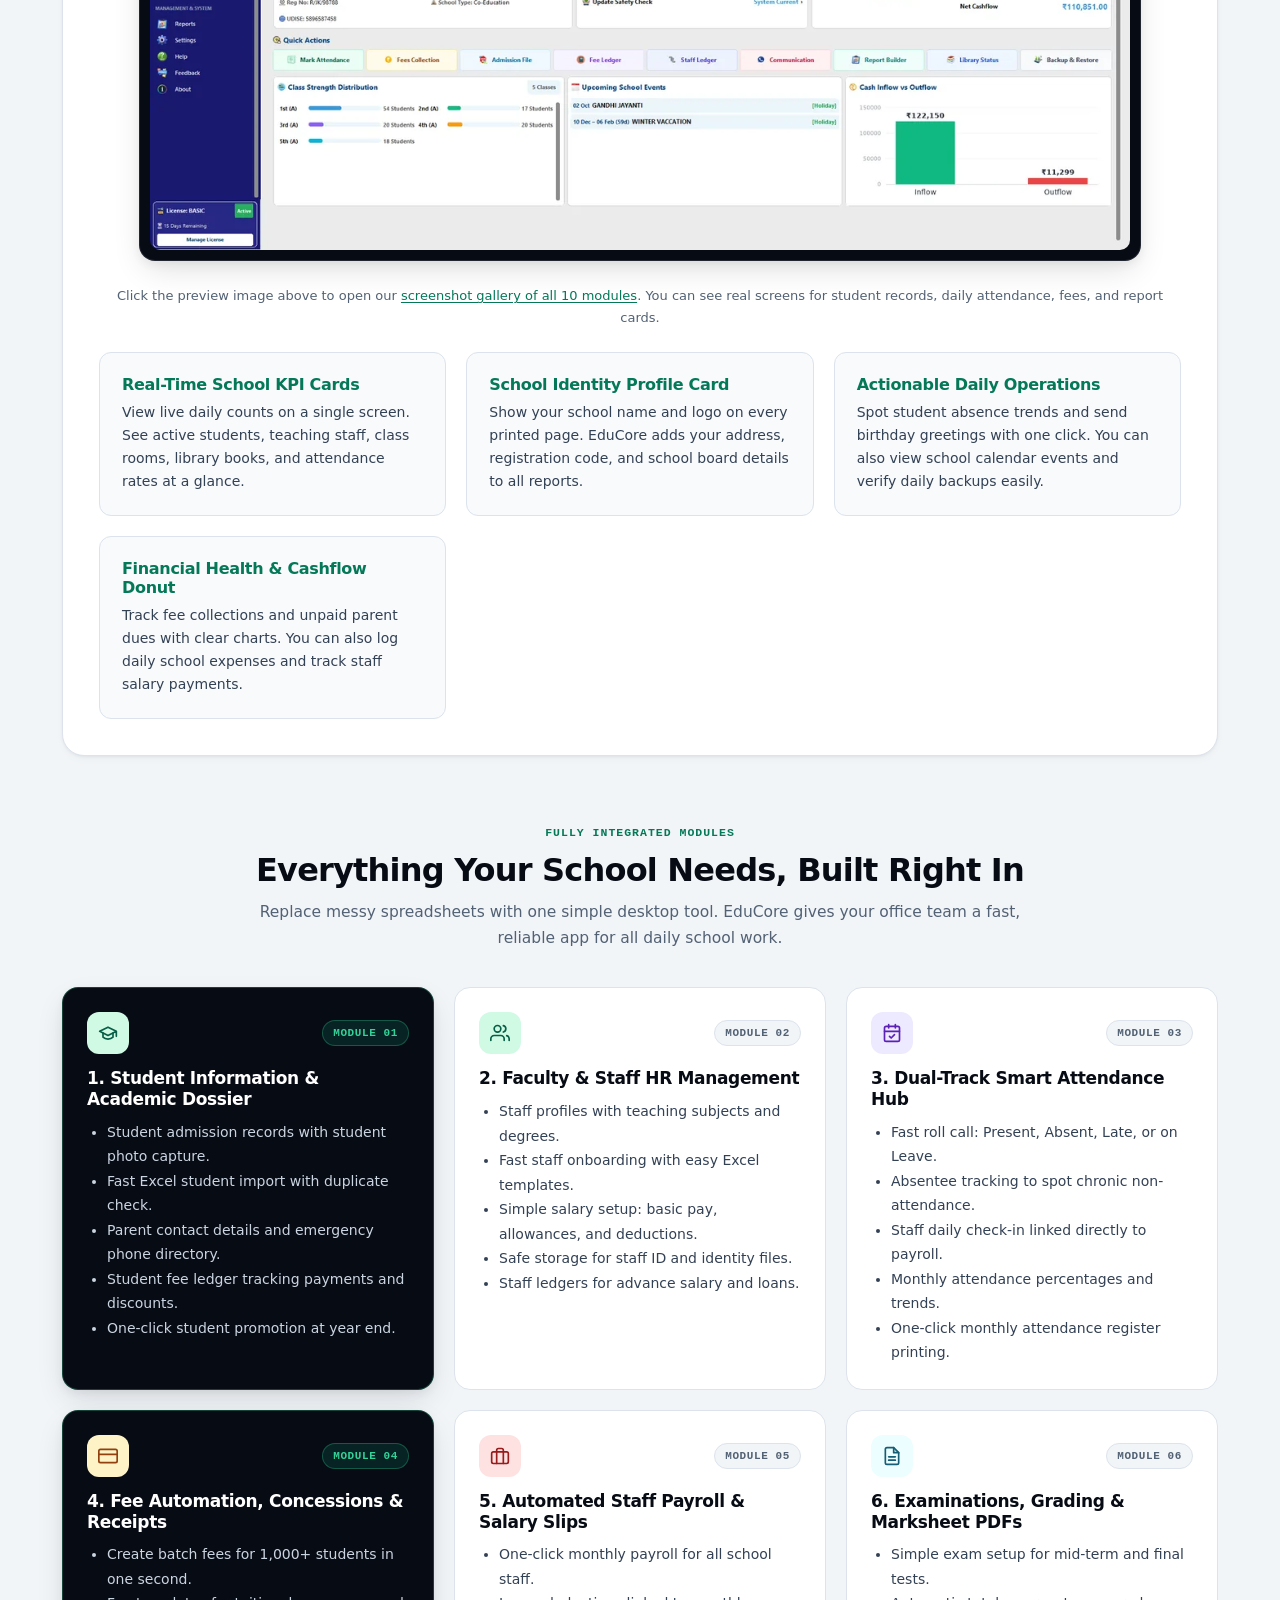
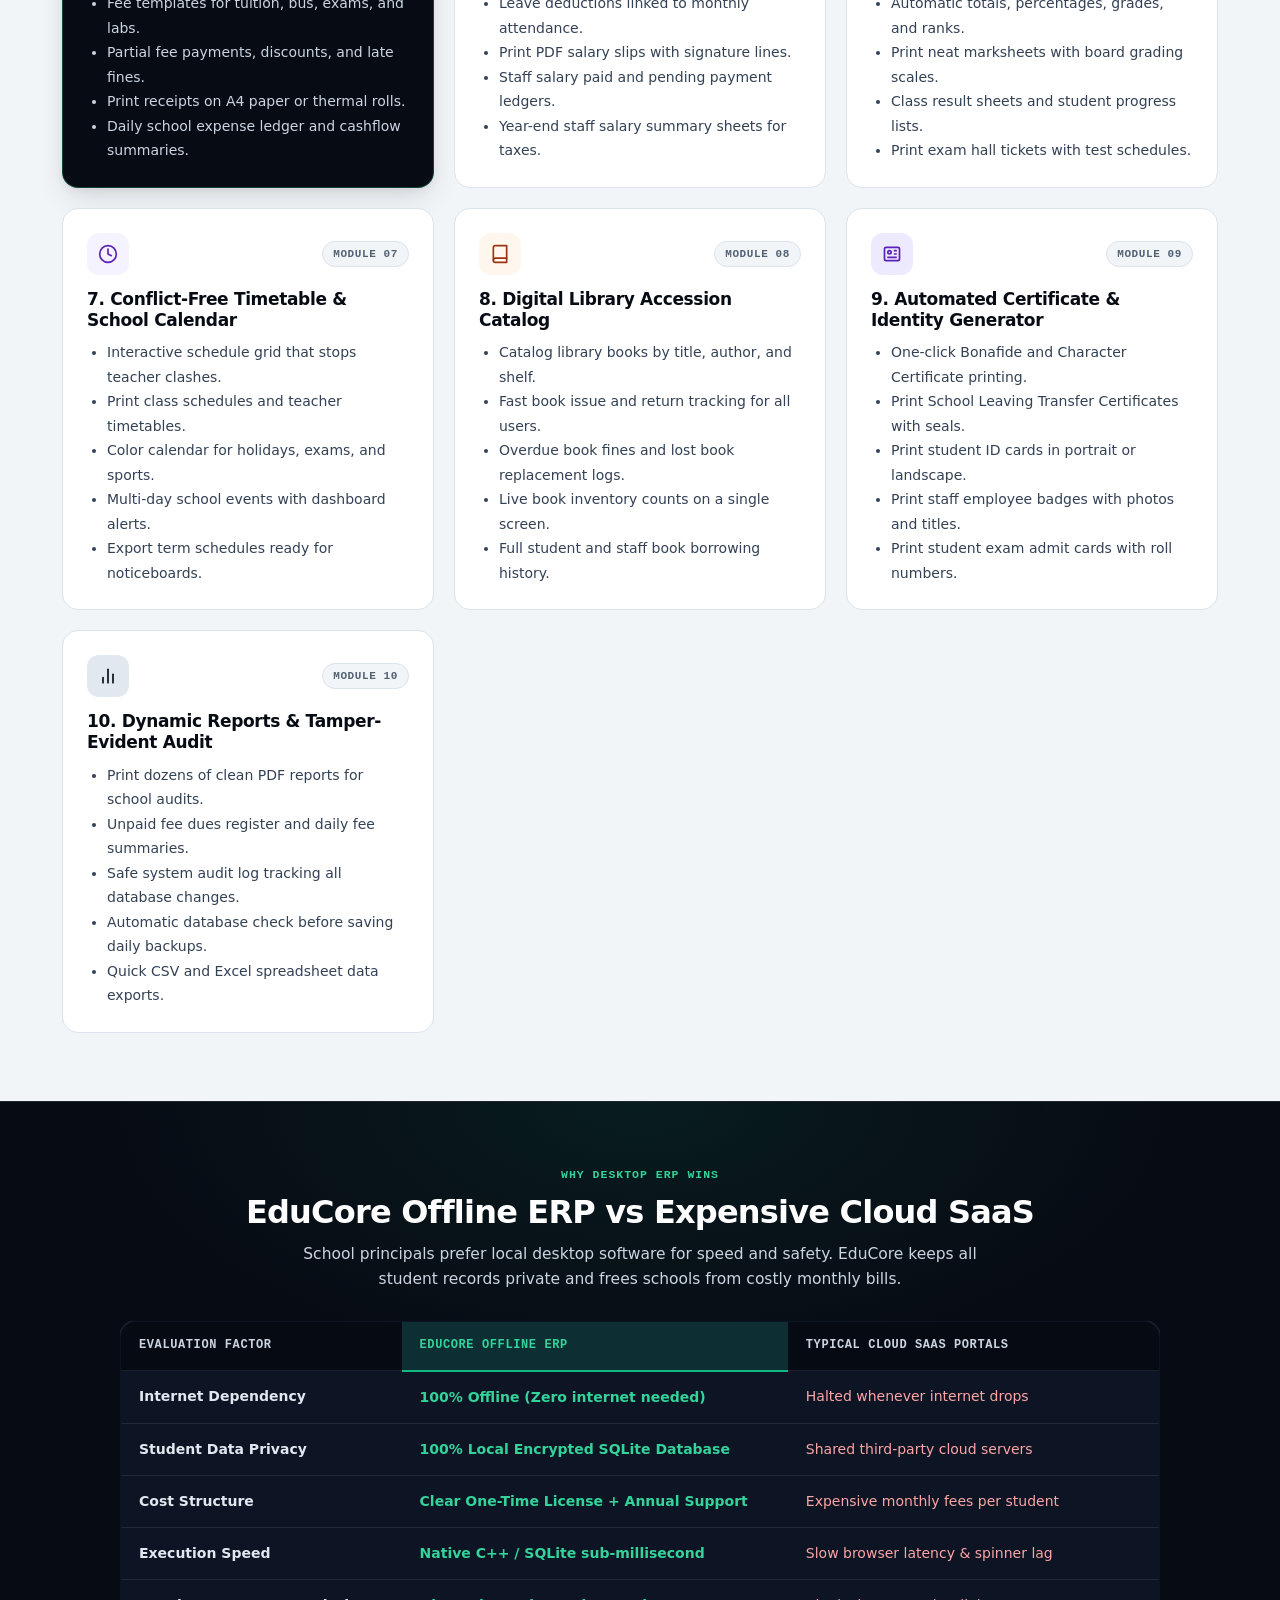
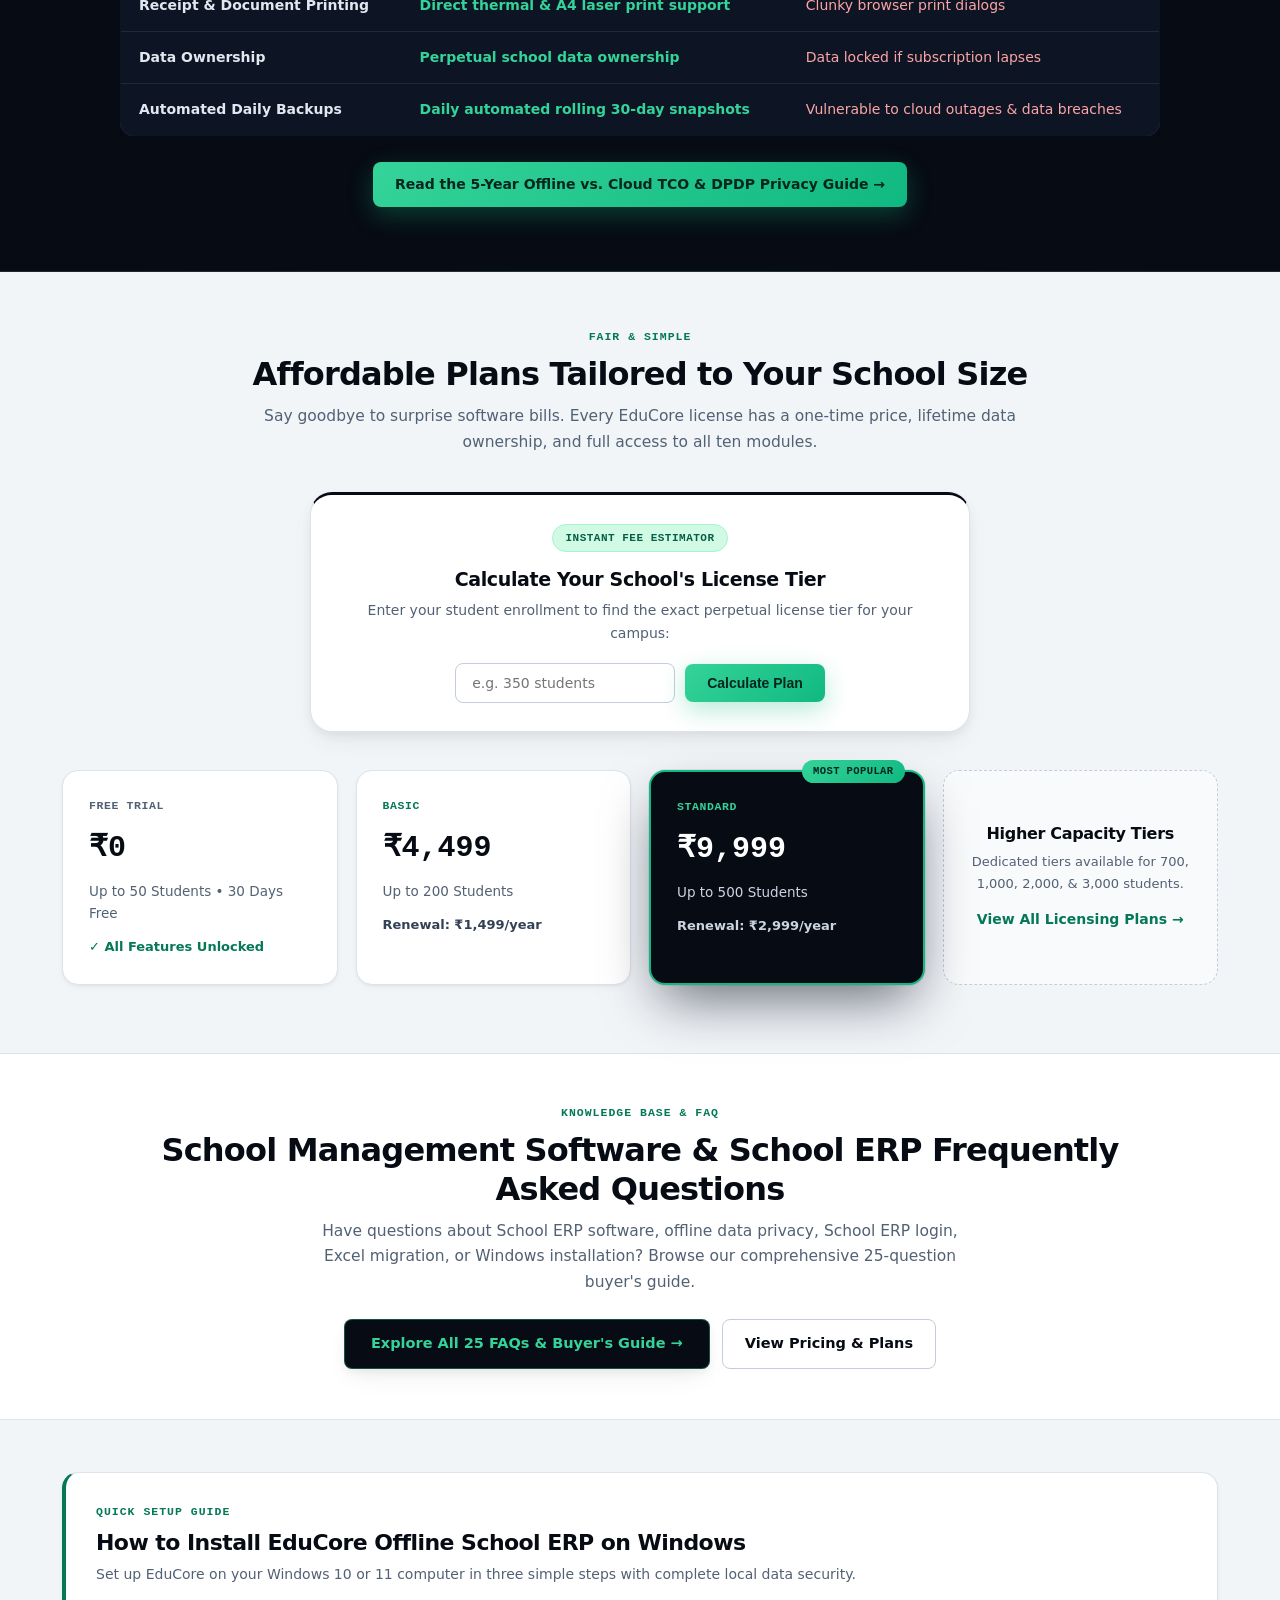
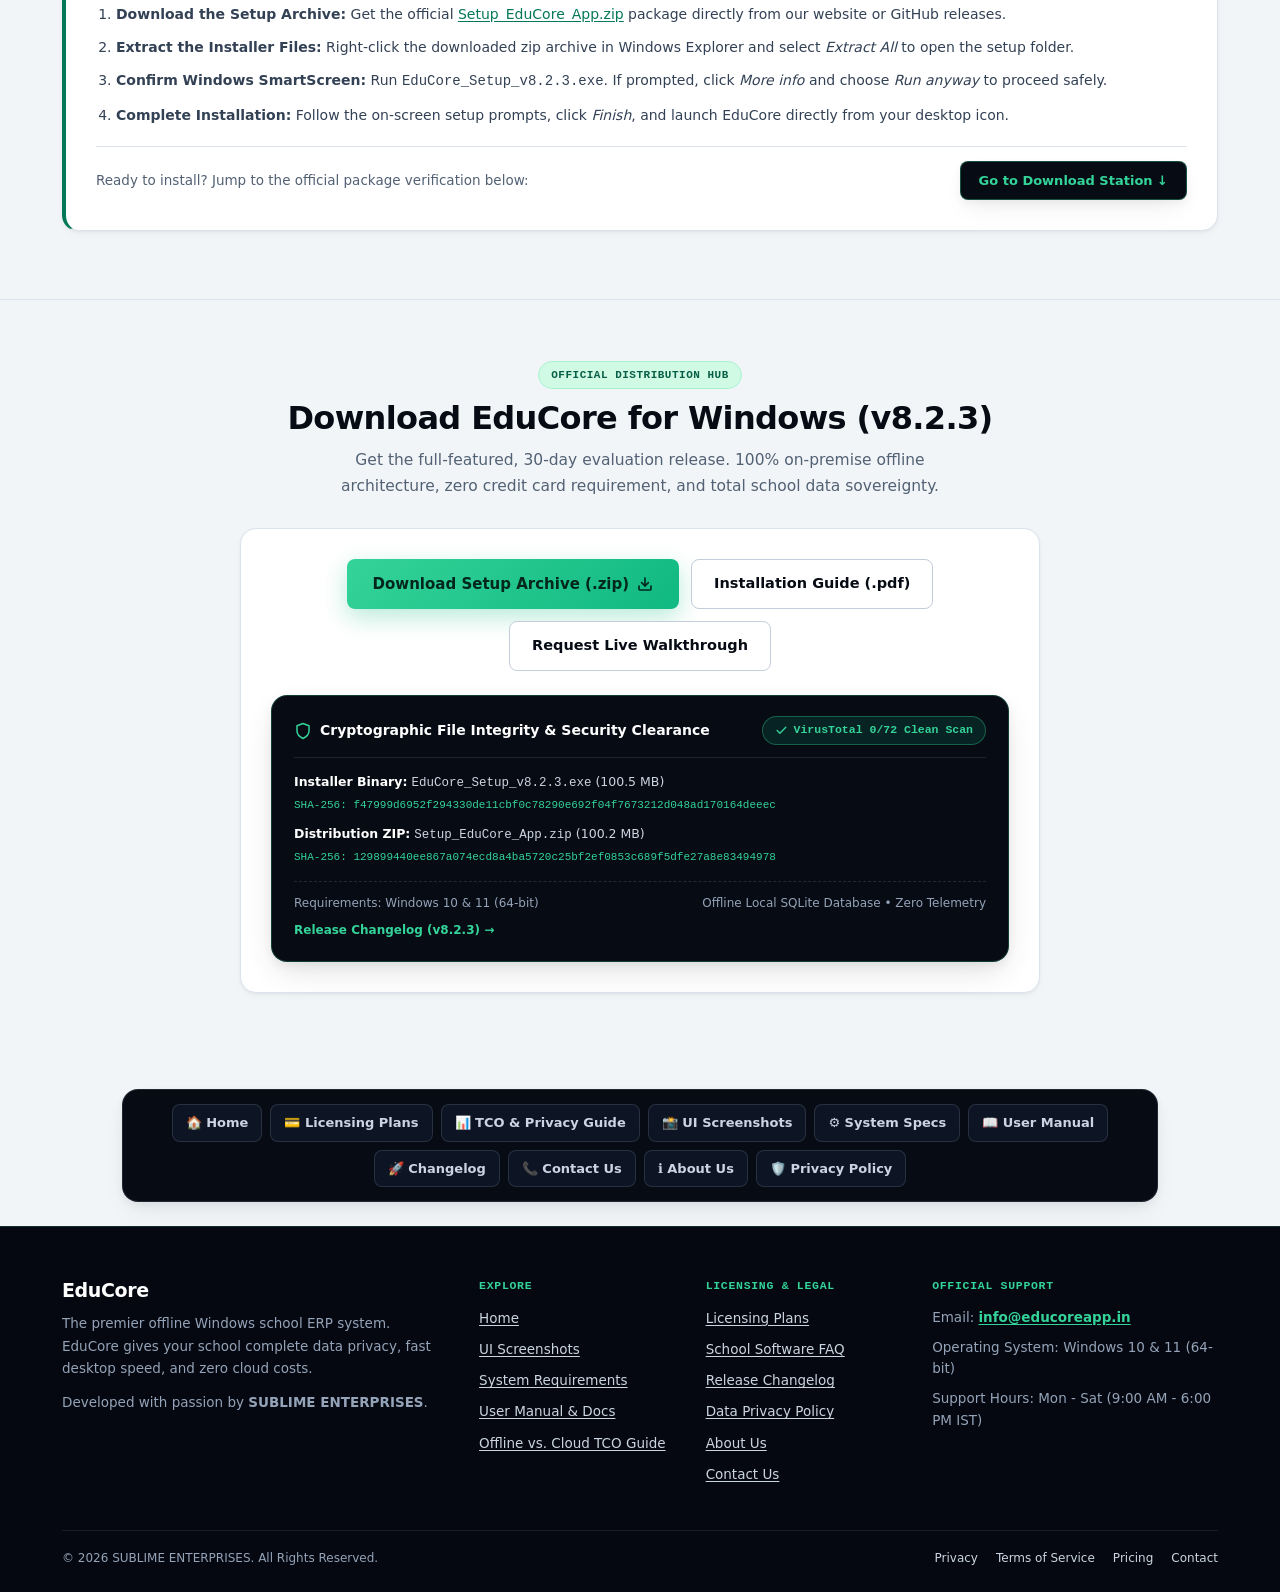
==== commit c154b653: "feat(ui): launch Obsidian Command visual redesign across all 12 pages and fix FAQ filter" ====
--- a/index.html
+++ b/index.html
@@ -40,7 +40,7 @@
   <link rel="icon" type="image/png" sizes="16x16" href="assets/favicon/favicon-16x16.png">
   <link rel="shortcut icon" href="favicon.ico">
   <link rel="manifest" href="assets/favicon/site.webmanifest">
-  <meta name="theme-color" content="#0f172a">
+  <meta name="theme-color" content="#070b14">
 
   <link rel="preload" href="assets/css/shared.css" as="style">
   <link rel="stylesheet" href="assets/css/shared.css">
@@ -329,28 +329,12 @@
   </header>
 
   <main id="main-content">
-    <!--================= HERO SECTION — HORIZONTAL SPLIT =================-->
+    <!--================= HERO SECTION — OBSIDIAN COMMAND SPLIT =================-->
     <section class="ec-hero">
       <div class="ec-hero-inner">
 
-        <!-- LEFT SIDE: Prominent Logo Card -->
-        <div class="ec-hero-logo">
-          <div class="ec-hero-logo-card">
-            <picture>
-              <source srcset="assets/img/logo.webp" type="image/webp">
-              <img src="assets/img/logo.webp" alt="EduCore School Management Software Official Logo" width="130" height="130" loading="lazy">
-            </picture>
-            <div class="ec-hero-version-badge">
-              <span>EduCore Windows ERP</span>
-              <span class="ec-hero-version-num">v8.2.3</span>
-            </div>
-            <div class="ec-hero-logo-sub">64-bit Offline Desktop App</div>
-          </div>
-        </div>
-
-        <!-- RIGHT SIDE: Content -->
+        <!-- LEFT SIDE: Entity Authority & Actions -->
         <div class="ec-hero-content">
-          <!-- Compact Breadcrumb -->
           <nav aria-label="Breadcrumb">
             <ol class="ec-hero-breadcrumbs">
               <li><a href="https://educoreapp.in/">Home</a></li>
@@ -359,7 +343,11 @@
             </ol>
           </nav>
 
-          <!-- Headline -->
+          <div class="ec-hero-eyebrow">
+            <span class="ec-hero-eyebrow-dot"></span>
+            <span>Release v8.2.3 • 100% Offline • Zero Telemetry</span>
+          </div>
+
           <h1>EduCore — Offline School Management Software &amp; ERP for Windows</h1>
 
           <!-- Direct Entity Definition (SEO, GEO & Answer-First Summary) -->
@@ -367,33 +355,81 @@
             <strong>EduCore is an offline desktop School ERP and management software for 64-bit Windows 10 and 11 developed by SUBLIME ENTERPRISES.</strong> All student records, fee ledgers, payroll, and exam marks reside in an encrypted local SQLite database with zero cloud uploads. Start with a 30-day free trial (up to 50 students) or one-time perpetual licenses from ₹4,499.
           </p>
 
-          <!-- Key Badges -->
+          <!-- Key Technical Badges (Crisp Inline Vector Icons) -->
           <div class="ec-hero-badges">
-            <span class="ec-hero-badge">🔒 100% Offline &amp; Private</span>
-            <span class="ec-hero-badge">⚡ High-Speed SQLite Database</span>
-            <span class="ec-hero-badge">🛡️ Automated Daily Backups</span>
-            <span class="ec-hero-badge">💻 Windows 10 &amp; 11 Ready (64-bit)</span>
+            <span class="ec-hero-badge">
+              <svg width="14" height="14" viewBox="0 0 24 24" fill="none" stroke="currentColor" stroke-width="2" stroke-linecap="round" stroke-linejoin="round"><rect x="3" y="11" width="18" height="11" rx="2" ry="2"></rect><path d="M7 11V7a5 5 0 0 1 10 0v4"></path></svg>
+              <span>100% Offline Vault</span>
+            </span>
+            <span class="ec-hero-badge">
+              <svg width="14" height="14" viewBox="0 0 24 24" fill="none" stroke="currentColor" stroke-width="2" stroke-linecap="round" stroke-linejoin="round"><polygon points="13 2 3 14 12 14 11 22 21 10 12 10 13 2"></polygon></svg>
+              <span>High-Speed SQLite</span>
+            </span>
+            <span class="ec-hero-badge">
+              <svg width="14" height="14" viewBox="0 0 24 24" fill="none" stroke="currentColor" stroke-width="2" stroke-linecap="round" stroke-linejoin="round"><path d="M12 22s8-4 8-10V5l-8-3-8 3v7c0 6 8 10 8 10z"></path></svg>
+              <span>30-Day Rolling Backups</span>
+            </span>
+            <span class="ec-hero-badge">
+              <svg width="14" height="14" viewBox="0 0 24 24" fill="none" stroke="currentColor" stroke-width="2" stroke-linecap="round" stroke-linejoin="round"><rect x="2" y="3" width="20" height="14" rx="2" ry="2"></rect><line x1="8" y1="21" x2="16" y2="21"></line><line x1="12" y1="17" x2="12" y2="21"></line></svg>
+              <span>Windows 10 &amp; 11 (64-bit)</span>
+            </span>
           </div>
 
           <!-- Action Buttons -->
           <div class="ec-hero-actions">
             <a class="ec-btn-primary" href="#download">
-              <span>Get Free 30-Day Trial</span> <span>📥</span>
+              <span>Get Free 30-Day Trial</span>
+              <svg width="16" height="16" viewBox="0 0 24 24" fill="none" stroke="currentColor" stroke-width="2.5" stroke-linecap="round" stroke-linejoin="round"><path d="M21 15v4a2 2 0 0 1-2 2H5a2 2 0 0 1-2-2v-4"></path><polyline points="7 10 12 15 17 10"></polyline><line x1="12" y1="15" x2="12" y2="3"></line></svg>
             </a>
             <a class="ec-btn-secondary" href="mailto:info@educoreapp.in?subject=EduCore%20Institutional%20Demo%20Request">
-              <span>Request Live Walkthrough</span> <span>✉️</span>
+              <span>Request Live Walkthrough</span>
             </a>
             <a class="ec-btn-secondary" href="screenshots.html">
-              <span>View UI Tour</span> <span>📸</span>
+              <span>Explore UI Tour</span>
             </a>
           </div>
 
-          <!-- Refined Trust & Security Indicator -->
-          <div class="ec-hero-smartscreen" style="margin-top: 14px; display: flex; align-items: center; justify-content: center; gap: 10px; flex-wrap: wrap;">
-            <a href="https://www.virustotal.com/gui/file/f47999d6952f294330de11cbf0c78290e692f04f7673212d048ad170164deeec" target="_blank" rel="noopener noreferrer" style="display: inline-flex; align-items: center; gap: 6px; background: rgba(16, 185, 129, 0.15); border: 1px solid rgba(16, 185, 129, 0.35); border-radius: 9999px; padding: 4px 12px; font-size: 12px; font-weight: 700; color: #34d399; text-decoration: none;">
-              <span>✅ VirusTotal 0/72 Clean</span>
+          <!-- Cryptographic Trust Strip -->
+          <div class="ec-hero-smartscreen">
+            <a href="https://www.virustotal.com/gui/file/f47999d6952f294330de11cbf0c78290e692f04f7673212d048ad170164deeec" target="_blank" rel="noopener noreferrer" class="ec-vt-pill">
+              <svg width="13" height="13" viewBox="0 0 24 24" fill="none" stroke="currentColor" stroke-width="2.5" stroke-linecap="round" stroke-linejoin="round"><polyline points="20 6 9 17 4 12"></polyline></svg>
+              <span>VirusTotal 0/72 Clean</span>
             </a>
-            <span style="color: #94a3b8; font-size: 12px;">🛡️ 100% Offline • Windows 10 &amp; 11 • Zero Telemetry</span>
+            <span>SHA-256 Verified &bull; Local Encrypted SQLite &bull; Perpetual Licenses</span>
+          </div>
+        </div>
+
+        <!-- RIGHT SIDE: Framed Windows 11 Obsidian Desktop Window Showcase -->
+        <div class="ec-window-shell">
+          <div class="ec-window-bar">
+            <div class="ec-window-dots" aria-hidden="true">
+              <span style="background: #f43f5e;"></span>
+              <span style="background: #f59e0b;"></span>
+              <span style="background: #10b981;"></span>
+              <strong style="margin-left: 6px; color: #f8fafc;">EduCore Desktop ERP — v8.2.3</strong>
+            </div>
+            <div class="ec-window-tags">
+              <span class="ec-window-tag">ON-PREMISE</span>
+              <span class="ec-window-tag">WIN64</span>
+            </div>
+          </div>
+
+          <a href="screenshots.html" class="ec-window-screen" aria-label="View EduCore Desktop Dashboard and full 10-module screenshot gallery">
+            <picture>
+              <source srcset="assets/img/EduCore_Dashboard.webp" type="image/webp">
+              <img src="assets/img/EduCore_Dashboard.webp" alt="EduCore Offline School Management Software Desktop Console on Windows" width="1000" height="562" loading="eager">
+            </picture>
+          </a>
+
+          <div class="ec-window-footer">
+            <div class="ec-window-brand">
+              <picture>
+                <source srcset="assets/img/logo.webp" type="image/webp">
+                <img src="assets/img/logo.webp" alt="EduCore Official Crest" width="26" height="26" loading="eager">
+              </picture>
+              <span>SUBLIME ENTERPRISES</span>
+            </div>
+            <span class="ec-window-meta">Zero Cloud Dependencies &bull; &lt;1ms Local Queries</span>
           </div>
         </div>
 
@@ -401,36 +437,56 @@
     </section>
 
     <!--================= TRUST & CORE PILLARS =================-->
-    <section id="pillars" class="ec-section" aria-label="Core Pillars" style="padding-top: 44px;">
+    <section id="pillars" class="ec-section" aria-label="Core Pillars" style="padding-top: 52px;">
       <div class="ec-section-header">
         <span class="ec-section-label">Why Schools Choose EduCore</span>
         <h2 id="heading-pillars" class="ec-section-title">Core Pillars of EduCore</h2>
       </div>
       <div class="ec-grid-4">
         <!--Pillar 1-->
-        <div class="ec-pillar-card" style="border-top: 4px solid var(--ec-blue);">
-          <div class="ec-pillar-icon ec-icon-blue">🔒</div>
+        <div class="ec-pillar-card" style="border-top: 3px solid var(--ec-emerald-deep);">
+          <div class="ec-pillar-head">
+            <div class="ec-pillar-icon ec-icon-emerald">
+              <svg width="20" height="20" viewBox="0 0 24 24" fill="none" stroke="currentColor" stroke-width="2" stroke-linecap="round" stroke-linejoin="round"><rect x="3" y="11" width="18" height="11" rx="2" ry="2"></rect><path d="M7 11V7a5 5 0 0 1 10 0v4"></path></svg>
+            </div>
+            <span class="ec-pillar-num">01</span>
+          </div>
           <h3>100% On-Premise Data Privacy</h3>
           <p>Your student records, fees, and exam marks stay safe on your school PC. There is zero cloud data leak. No internet is needed for your daily work.</p>
         </div>
 
         <!--Pillar 2-->
-        <div class="ec-pillar-card" style="border-top: 4px solid var(--ec-emerald);">
-          <div class="ec-pillar-icon ec-icon-emerald">⚡</div>
+        <div class="ec-pillar-card" style="border-top: 3px solid var(--ec-cyan);">
+          <div class="ec-pillar-head">
+            <div class="ec-pillar-icon ec-icon-cyan">
+              <svg width="20" height="20" viewBox="0 0 24 24" fill="none" stroke="currentColor" stroke-width="2" stroke-linecap="round" stroke-linejoin="round"><polygon points="13 2 3 14 12 14 11 22 21 10 12 10 13 2"></polygon></svg>
+            </div>
+            <span class="ec-pillar-num">02</span>
+          </div>
           <h3>Engineered for Instant Speed</h3>
           <p>EduCore runs fast background database tasks without freezing the screen. School staff can calculate and print monthly fees for over one thousand students in under one second.</p>
         </div>
 
         <!--Pillar 3-->
-        <div class="ec-pillar-card" style="border-top: 4px solid var(--ec-purple);">
-          <div class="ec-pillar-icon ec-icon-purple">🛡️</div>
+        <div class="ec-pillar-card" style="border-top: 3px solid var(--ec-violet);">
+          <div class="ec-pillar-head">
+            <div class="ec-pillar-icon ec-icon-purple">
+              <svg width="20" height="20" viewBox="0 0 24 24" fill="none" stroke="currentColor" stroke-width="2" stroke-linecap="round" stroke-linejoin="round"><path d="M12 22s8-4 8-10V5l-8-3-8 3v7c0 6 8 10 8 10z"></path></svg>
+            </div>
+            <span class="ec-pillar-num">03</span>
+          </div>
           <h3>Automated Rolling Backups</h3>
           <p>The built-in backup tool creates daily database copies. It keeps thirty days of safe backup files to protect your school if a computer fails.</p>
         </div>
 
         <!--Pillar 4-->
-        <div class="ec-pillar-card" style="border-top: 4px solid var(--ec-amber);">
-          <div class="ec-pillar-icon ec-icon-amber">🎯</div>
+        <div class="ec-pillar-card" style="border-top: 3px solid var(--ec-amber);">
+          <div class="ec-pillar-head">
+            <div class="ec-pillar-icon ec-icon-amber">
+              <svg width="20" height="20" viewBox="0 0 24 24" fill="none" stroke="currentColor" stroke-width="2" stroke-linecap="round" stroke-linejoin="round"><circle cx="12" cy="8" r="7"></circle><polyline points="8.21 13.89 7 23 12 20 17 23 15.79 13.88"></polyline></svg>
+            </div>
+            <span class="ec-pillar-num">04</span>
+          </div>
           <h3>Zero Recurring Cloud Costs</h3>
           <p>Stop paying costly monthly software fees per child. Get total school data freedom with clear one-time licenses and lifetime data ownership.</p>
         </div>
@@ -468,39 +524,39 @@
 
         <div class="ec-grid-2">
           <!-- Answer Block 1 -->
-          <div class="ec-answer-block">
+          <div class="ec-answer-accent ec-accent-emerald">
             <h3 id="faq-offline-erp">Which school management software works without the internet?</h3>
             <p>EduCore is a fast offline school ERP for Windows 10 and 11. It runs fully on your local PC with no internet needed. All student records, fees, staff payroll, and marks stay safe on your computer. This setup stops cloud leaks and saves you money every month.</p>
           </div>
 
           <!-- Answer Block 2 -->
-          <div class="ec-answer-accent ec-accent-emerald">
+          <div class="ec-answer-accent ec-accent-blue">
             <h3 id="faq-pricing-zero-fees">Are there school ERP systems with zero monthly student fees?</h3>
-            <p style="color: var(--ec-slate-700); font-size: 14px; line-height: 1.65; margin: 0;">Yes. Cloud tools charge high fees for each student every month. EduCore is different. It uses a clear one-time license starting at 4,499 rupees. Schools own their data for life with zero monthly fees and no surprise cloud bills on their account.</p>
+            <p>Yes. Cloud tools charge high fees for each student every month. EduCore is different. It uses a clear one-time license starting at 4,499 rupees. Schools own their data for life with zero monthly fees and no surprise cloud bills on their account.</p>
           </div>
 
           <!-- Answer Block 3 -->
           <div class="ec-answer-accent ec-accent-purple">
             <h3 id="faq-modules">What core administrative modules are included?</h3>
-            <p style="color: var(--ec-slate-700); font-size: 14px; line-height: 1.65; margin: 0;">EduCore includes ten full modules in every plan. You get student records, daily attendance, fee receipts, and staff payroll. It also handles exam report cards, library books, school buses, and student ID cards. Every license comes with free daily backups on your PC.</p>
+            <p>EduCore includes ten full modules in every plan. You get student records, daily attendance, fee receipts, and staff payroll. It also handles exam report cards, library books, school buses, and student ID cards. Every license comes with free daily backups on your PC.</p>
           </div>
 
           <!-- Answer Block 4 -->
           <div class="ec-answer-accent ec-accent-amber">
             <h3 id="faq-windows-support">What Windows operating systems are supported?</h3>
-            <p style="color: var(--ec-slate-700); font-size: 14px; line-height: 1.65; margin: 0;">EduCore runs on 64-bit Windows 10 and Windows 11 computers. It needs at least 4 GB RAM and 500 MB free disk space. The app opens fast and works without lag. School staff can work smoothly all day with complete privacy on their local PC.</p>
+            <p>EduCore runs on 64-bit Windows 10 and Windows 11 computers. It needs at least 4 GB RAM and 500 MB free disk space. The app opens fast and works without lag. School staff can work smoothly all day with complete privacy on their local PC.</p>
           </div>
 
           <!-- Answer Block 5 -->
-          <div class="ec-answer-accent ec-accent-blue" style="border-left: 4px solid var(--ec-blue);">
+          <div class="ec-answer-accent ec-accent-emerald">
             <h3 id="faq-backup-protection">How does EduCore protect student records from computer failure?</h3>
-            <p style="color: var(--ec-slate-700); font-size: 14px; line-height: 1.65; margin: 0;">EduCore creates automatic daily rolling backups stored safely on your computer. The system keeps thirty days of checksum-verified copies. School administrators can also export database backups to an external USB flash drive with one click for total disaster recovery protection.</p>
+            <p>EduCore creates automatic daily rolling backups stored safely on your computer. The system keeps thirty days of checksum-verified copies. School administrators can also export database backups to an external USB flash drive with one click for total disaster recovery protection.</p>
           </div>
 
           <!-- Answer Block 6 -->
-          <div class="ec-answer-accent" style="border-left: 4px solid #0891b2;">
+          <div class="ec-answer-accent ec-accent-blue">
             <h3 id="faq-excel-migration">Can schools import existing student data from Excel spreadsheets?</h3>
-            <p style="color: var(--ec-slate-700); font-size: 14px; line-height: 1.65; margin: 0;">Yes. EduCore includes a fast Excel import tool for student admissions and staff records. Office staff can upload existing class rosters directly into the system. The built-in validator prevents duplicate roll numbers and flags missing fields before saving records.</p>
+            <p>Yes. EduCore includes a fast Excel import tool for student admissions and staff records. Office staff can upload existing class rosters directly into the system. The built-in validator prevents duplicate roll numbers and flags missing fields before saving records.</p>
           </div>
         </div>
       </div>
@@ -529,29 +585,29 @@
         <!--Key Dashboard Features Grid-->
         <div class="ec-grid-2">
           <div class="ec-answer-block">
-            <h3 style="color: var(--ec-blue); margin-bottom: 6px;">📊 Real-Time School KPI Cards</h3>
+            <h3 style="color: var(--ec-emerald-deep); margin-bottom: 6px;">Real-Time School KPI Cards</h3>
             <p>View live daily counts on a single screen. See active students, teaching staff, class rooms, library books, and attendance rates at a glance.</p>
           </div>
 
           <div class="ec-answer-block">
-            <h3 style="color: var(--ec-blue); margin-bottom: 6px;">🏫 School Identity Profile Card</h3>
+            <h3 style="color: var(--ec-emerald-deep); margin-bottom: 6px;">School Identity Profile Card</h3>
             <p>Show your school name and logo on every printed page. EduCore adds your address, registration code, and school board details to all reports.</p>
           </div>
 
           <div class="ec-answer-block">
-            <h3 style="color: var(--ec-blue); margin-bottom: 6px;">📋 Actionable Daily Operations</h3>
+            <h3 style="color: var(--ec-emerald-deep); margin-bottom: 6px;">Actionable Daily Operations</h3>
             <p>Spot student absence trends and send birthday greetings with one click. You can also view school calendar events and verify daily backups easily.</p>
           </div>
 
           <div class="ec-answer-block">
-            <h3 style="color: var(--ec-blue); margin-bottom: 6px;">💳 Financial Health &amp; Cashflow Donut</h3>
+            <h3 style="color: var(--ec-emerald-deep); margin-bottom: 6px;">Financial Health &amp; Cashflow Donut</h3>
             <p>Track fee collections and unpaid parent dues with clear charts. You can also log daily school expenses and track staff salary payments.</p>
           </div>
         </div>
       </div>
     </section>
 
-    <!--================= 10 CORE MODULES =================-->
+    <!--================= 10 CORE MODULES (NUMBERED OBSIDIAN BENTO ARCHITECTURE) =================-->
     <section id="features" class="ec-section">
       <div class="ec-section-header">
         <span class="ec-section-label">Fully Integrated Modules</span>
@@ -560,9 +616,14 @@
       </div>
 
       <div class="ec-grid-2">
-        <!--Module 1: Student Lifecycle-->
-        <div class="ec-module-card">
-          <div class="ec-module-icon ec-icon-blue">🎓</div>
+        <!--Module 1: Student Lifecycle (Obsidian Highlight)-->
+        <div class="ec-module-card ec-module-card--featured">
+          <div class="ec-module-top">
+            <div class="ec-module-icon ec-icon-emerald">
+              <svg width="20" height="20" viewBox="0 0 24 24" fill="none" stroke="currentColor" stroke-width="2" stroke-linecap="round" stroke-linejoin="round"><path d="M22 10v6M2 10l10-5 10 5-10 5z"></path><path d="M6 12v5c3 3 9 3 12 0v-5"></path></svg>
+            </div>
+            <span class="ec-module-num">MODULE 01</span>
+          </div>
           <h3>1. Student Information &amp; Academic Dossier</h3>
           <ul>
             <li>Student admission records with student photo capture.</li>
@@ -575,7 +636,12 @@
 
         <!--Module 2: Staff HR-->
         <div class="ec-module-card">
-          <div class="ec-module-icon ec-icon-emerald">👨‍🏫</div>
+          <div class="ec-module-top">
+            <div class="ec-module-icon ec-icon-emerald">
+              <svg width="20" height="20" viewBox="0 0 24 24" fill="none" stroke="currentColor" stroke-width="2" stroke-linecap="round" stroke-linejoin="round"><path d="M17 21v-2a4 4 0 0 0-4-4H5a4 4 0 0 0-4 4v2"></path><circle cx="9" cy="7" r="4"></circle><path d="M23 21v-2a4 4 0 0 0-3-3.87"></path><path d="M16 3.13a4 4 0 0 1 0 7.75"></path></svg>
+            </div>
+            <span class="ec-module-num">MODULE 02</span>
+          </div>
           <h3>2. Faculty &amp; Staff HR Management</h3>
           <ul>
             <li>Staff profiles with teaching subjects and degrees.</li>
@@ -588,7 +654,12 @@
 
         <!--Module 3: Dual Attendance-->
         <div class="ec-module-card">
-          <div class="ec-module-icon ec-icon-purple">📅</div>
+          <div class="ec-module-top">
+            <div class="ec-module-icon ec-icon-purple">
+              <svg width="20" height="20" viewBox="0 0 24 24" fill="none" stroke="currentColor" stroke-width="2" stroke-linecap="round" stroke-linejoin="round"><rect x="3" y="4" width="18" height="18" rx="2" ry="2"></rect><line x1="16" y1="2" x2="16" y2="6"></line><line x1="8" y1="2" x2="8" y2="6"></line><line x1="3" y1="10" x2="21" y2="10"></line><path d="M9 16l2 2 4-4"></path></svg>
+            </div>
+            <span class="ec-module-num">MODULE 03</span>
+          </div>
           <h3>3. Dual-Track Smart Attendance Hub</h3>
           <ul>
             <li>Fast roll call: Present, Absent, Late, or on Leave.</li>
@@ -599,9 +670,14 @@
           </ul>
         </div>
 
-        <!--Module 4: Fee Automation-->
-        <div class="ec-module-card">
-          <div class="ec-module-icon ec-icon-amber">💳</div>
+        <!--Module 4: Fee Automation (Obsidian Highlight)-->
+        <div class="ec-module-card ec-module-card--featured">
+          <div class="ec-module-top">
+            <div class="ec-module-icon ec-icon-amber">
+              <svg width="20" height="20" viewBox="0 0 24 24" fill="none" stroke="currentColor" stroke-width="2" stroke-linecap="round" stroke-linejoin="round"><rect x="1" y="4" width="22" height="16" rx="2" ry="2"></rect><line x1="1" y1="10" x2="23" y2="10"></line></svg>
+            </div>
+            <span class="ec-module-num">MODULE 04</span>
+          </div>
           <h3>4. Fee Automation, Concessions &amp; Receipts</h3>
           <ul>
             <li>Create batch fees for 1,000+ students in one second.</li>
@@ -614,7 +690,12 @@
 
         <!--Module 5: Staff Payroll-->
         <div class="ec-module-card">
-          <div class="ec-module-icon ec-icon-red">💼</div>
+          <div class="ec-module-top">
+            <div class="ec-module-icon ec-icon-red">
+              <svg width="20" height="20" viewBox="0 0 24 24" fill="none" stroke="currentColor" stroke-width="2" stroke-linecap="round" stroke-linejoin="round"><rect x="2" y="7" width="20" height="14" rx="2" ry="2"></rect><path d="M16 21V5a2 2 0 0 0-2-2h-4a2 2 0 0 0-2 2v16"></path></svg>
+            </div>
+            <span class="ec-module-num">MODULE 05</span>
+          </div>
           <h3>5. Automated Staff Payroll &amp; Salary Slips</h3>
           <ul>
             <li>One-click monthly payroll for all school staff.</li>
@@ -627,7 +708,12 @@
 
         <!--Module 6: Exams & Marksheets-->
         <div class="ec-module-card">
-          <div class="ec-module-icon ec-icon-cyan">📝</div>
+          <div class="ec-module-top">
+            <div class="ec-module-icon ec-icon-cyan">
+              <svg width="20" height="20" viewBox="0 0 24 24" fill="none" stroke="currentColor" stroke-width="2" stroke-linecap="round" stroke-linejoin="round"><path d="M14 2H6a2 2 0 0 0-2 2v16a2 2 0 0 0 2 2h12a2 2 0 0 0 2-2V8z"></path><polyline points="14 2 14 8 20 8"></polyline><line x1="16" y1="13" x2="8" y2="13"></line><line x1="16" y1="17" x2="8" y2="17"></line></svg>
+            </div>
+            <span class="ec-module-num">MODULE 06</span>
+          </div>
           <h3>6. Examinations, Grading &amp; Marksheet PDFs</h3>
           <ul>
             <li>Simple exam setup for mid-term and final tests.</li>
@@ -640,7 +726,12 @@
 
         <!--Module 7: Timetable & Calendar-->
         <div class="ec-module-card">
-          <div class="ec-module-icon ec-icon-violet">⏰</div>
+          <div class="ec-module-top">
+            <div class="ec-module-icon ec-icon-violet">
+              <svg width="20" height="20" viewBox="0 0 24 24" fill="none" stroke="currentColor" stroke-width="2" stroke-linecap="round" stroke-linejoin="round"><circle cx="12" cy="12" r="10"></circle><polyline points="12 6 12 12 16 14"></polyline></svg>
+            </div>
+            <span class="ec-module-num">MODULE 07</span>
+          </div>
           <h3>7. Conflict-Free Timetable &amp; School Calendar</h3>
           <ul>
             <li>Interactive schedule grid that stops teacher clashes.</li>
@@ -653,7 +744,12 @@
 
         <!--Module 8: Library-->
         <div class="ec-module-card">
-          <div class="ec-module-icon ec-icon-orange">📚</div>
+          <div class="ec-module-top">
+            <div class="ec-module-icon ec-icon-orange">
+              <svg width="20" height="20" viewBox="0 0 24 24" fill="none" stroke="currentColor" stroke-width="2" stroke-linecap="round" stroke-linejoin="round"><path d="M4 19.5A2.5 2.5 0 0 1 6.5 17H20"></path><path d="M6.5 2H20v20H6.5A2.5 2.5 0 0 1 4 19.5v-15A2.5 2.5 0 0 1 6.5 2z"></path></svg>
+            </div>
+            <span class="ec-module-num">MODULE 08</span>
+          </div>
           <h3>8. Digital Library Accession Catalog</h3>
           <ul>
             <li>Catalog library books by title, author, and shelf.</li>
@@ -666,7 +762,12 @@
 
         <!--Module 9: Certificates & IDs-->
         <div class="ec-module-card">
-          <div class="ec-module-icon ec-icon-slate" style="background: #e0e7ff; color: #4338ca;">🪪</div>
+          <div class="ec-module-top">
+            <div class="ec-module-icon ec-icon-purple">
+              <svg width="20" height="20" viewBox="0 0 24 24" fill="none" stroke="currentColor" stroke-width="2" stroke-linecap="round" stroke-linejoin="round"><rect x="3" y="4" width="18" height="16" rx="2"></rect><circle cx="9" cy="10" r="2"></circle><line x1="15" y1="8" x2="17" y2="8"></line><line x1="15" y1="12" x2="17" y2="12"></line><line x1="7" y1="16" x2="17" y2="16"></line></svg>
+            </div>
+            <span class="ec-module-num">MODULE 09</span>
+          </div>
           <h3>9. Automated Certificate &amp; Identity Generator</h3>
           <ul>
             <li>One-click Bonafide and Character Certificate printing.</li>
@@ -679,7 +780,12 @@
 
         <!--Module 10: Dynamic Reports & Audit-->
         <div class="ec-module-card">
-          <div class="ec-module-icon ec-icon-slate">📊</div>
+          <div class="ec-module-top">
+            <div class="ec-module-icon ec-icon-slate">
+              <svg width="20" height="20" viewBox="0 0 24 24" fill="none" stroke="currentColor" stroke-width="2" stroke-linecap="round" stroke-linejoin="round"><line x1="18" y1="20" x2="18" y2="10"></line><line x1="12" y1="20" x2="12" y2="4"></line><line x1="6" y1="20" x2="6" y2="14"></line></svg>
+            </div>
+            <span class="ec-module-num">MODULE 10</span>
+          </div>
           <h3>10. Dynamic Reports &amp; Tamper-Evident Audit</h3>
           <ul>
             <li>Print dozens of clean PDF reports for school audits.</li>
@@ -692,8 +798,8 @@
       </div>
     </section>
 
-    <!--================= COMPARISON MATRIX =================-->
-    <section id="comparison" class="ec-section-full" style="background: #ffffff; border-top: 1px solid var(--ec-slate-200); border-bottom: 1px solid var(--ec-slate-200);">
+    <!--================= DARK OBSIDIAN COMPARISON MATRIX =================-->
+    <section id="comparison" class="ec-section-full ec-comparison-band">
       <div style="max-width: 1040px; margin: 0 auto; text-align: center;">
         <span class="ec-section-label">Why Desktop ERP Wins</span>
         <h2 id="heading-comparison" class="ec-section-title">EduCore Offline ERP vs Expensive Cloud SaaS</h2>
@@ -748,9 +854,9 @@
           </table>
         </div>
 
-        <div style="margin-top: 24px;">
-          <a href="offline-vs-cloud-school-erp-tco-guide.html" class="ec-btn-solid" style="padding: 11px 22px; font-size: 14px; text-decoration: none;">
-            <span>📊 Read the 5-Year Offline vs. Cloud TCO &amp; DPDP Privacy Guide →</span>
+        <div style="margin-top: 26px;">
+          <a href="offline-vs-cloud-school-erp-tco-guide.html" class="ec-btn-primary" style="text-decoration: none;">
+            <span>Read the 5-Year Offline vs. Cloud TCO &amp; DPDP Privacy Guide →</span>
           </a>
         </div>
       </div>
@@ -764,41 +870,41 @@
         <p class="ec-section-desc">Say goodbye to surprise software bills. Every EduCore license has a one-time price, lifetime data ownership, and full access to all ten modules.</p>
       </div>
 
-            <!-- Interactive License Fee Calculator (WebMCP AI Agent & User Tool) -->
-      <div class="ec-card ec-mb-32" style="background: linear-gradient(135deg, #f8fafc 0%, #f0f9ff 100%); border: 1px solid #bae6fd; max-width: 640px; margin: 0 auto 36px; padding: 24px; text-align: center;">
+      <!-- Interactive License Fee Calculator (WebMCP AI Agent & User Tool) -->
+      <div class="ec-calc-panel">
         <span class="ec-tag" style="margin-bottom: 8px;">Instant Fee Estimator</span>
-        <h3 id="heading-calc" style="font-size: 18px; font-weight: 700; margin: 6px 0 10px; color: var(--ec-slate-900);">Calculate Your School's License Tier</h3>
-        <p style="font-size: 14px; color: var(--ec-slate-600); margin: 0 0 16px;">Enter your student enrollment to find the exact perpetual license tier for your campus:</p>
+        <h3 id="heading-calc" style="font-size: 19px; font-weight: 800; margin: 8px 0 8px; color: var(--ec-ink);">Calculate Your School's License Tier</h3>
+        <p style="font-size: 14px; color: var(--ec-ink-muted); margin: 0 0 18px;">Enter your student enrollment to find the exact perpetual license tier for your campus:</p>
         
         <form id="license-calculator-form" class="ec-calc-form" style="display: flex; flex-wrap: wrap; gap: 10px; justify-content: center; align-items: center;" toolname="calculateLicenseCost" tooldescription="Calculate the recommended EduCore one-time perpetual license tier and cost based on student enrollment capacity" toolautosubmit>
           <label for="calc-students" class="ec-sr-only">Student Enrollment Count</label>
-          <input type="number" id="calc-students" name="students" min="1" max="10000" placeholder="e.g. 350 students" style="padding: 10px 14px; border: 1px solid var(--ec-slate-300); border-radius: 8px; font-size: 14px; width: 220px;" toolparamdescription="The total number of students enrolled in the school (integer between 1 and 10000)" required>
-          <button type="submit" id="calc-submit-btn" class="ec-btn-primary" style="padding: 10px 20px; font-size: 14px; cursor: pointer;">Calculate Plan</button>
+          <input type="number" id="calc-students" name="students" min="1" max="10000" placeholder="e.g. 350 students" style="width: 220px;" toolparamdescription="The total number of students enrolled in the school (integer between 1 and 10000)" required>
+          <button type="submit" id="calc-submit-btn" class="ec-btn-primary">Calculate Plan</button>
         </form>
-        <div id="calc-result" style="display: none; margin-top: 14px; text-align: left;" aria-live="polite"></div>
+        <div id="calc-result" style="display: none; margin-top: 16px; text-align: left;" aria-live="polite"></div>
       </div>
 
       <div class="ec-grid-4">
         <!--Trial-->
         <div class="ec-pricing-card">
-          <div class="ec-pricing-label" style="color: var(--ec-slate-500);">Free Trial</div>
+          <div class="ec-pricing-label" style="color: var(--ec-ink-muted);">Free Trial</div>
           <div class="ec-pricing-amount">₹0</div>
           <p class="ec-pricing-desc">Up to 50 Students • 30 Days Free</p>
-          <div style="color: #15803d; font-size: 13px; font-weight: 600;">✓ All Features Unlocked</div>
+          <div style="color: var(--ec-emerald-deep); font-size: 13px; font-weight: 700;">✓ All Features Unlocked</div>
         </div>
 
         <!--Basic-->
         <div class="ec-pricing-card">
-          <div class="ec-pricing-label" style="color: var(--ec-blue);">Basic</div>
+          <div class="ec-pricing-label">Basic</div>
           <div class="ec-pricing-amount">₹4,499</div>
           <p class="ec-pricing-desc">Up to 200 Students</p>
           <div class="ec-pricing-renewal">Renewal: ₹1,499/year</div>
         </div>
 
-        <!--Standard-->
+        <!--Standard (Obsidian Dark Featured Card)-->
         <div class="ec-pricing-card ec-popular">
-          <span class="ec-popular-tag">Popular</span>
-          <div class="ec-pricing-label" style="color: var(--ec-blue);">Standard</div>
+          <span class="ec-popular-tag">Most Popular</span>
+          <div class="ec-pricing-label">Standard</div>
           <div class="ec-pricing-amount">₹9,999</div>
           <p class="ec-pricing-desc">Up to 500 Students</p>
           <div class="ec-pricing-renewal">Renewal: ₹2,999/year</div>
@@ -806,9 +912,9 @@
 
         <!--Higher Tiers Link-->
         <div class="ec-pricing-more">
-          <h3 style="color: var(--ec-slate-900); font-size: 16px; font-weight: 700; margin: 0 0 8px;">Higher Capacity Tiers</h3>
-          <p style="color: var(--ec-slate-500); font-size: 13px; margin: 0 0 14px;">Dedicated tiers available for 700, 1,000, 2,000, &amp; 3,000 students.</p>
-          <a href="licensing.html" style="color: var(--ec-blue); font-size: 14px; font-weight: 700; text-decoration: none;">View All Licensing Plans →</a>
+          <h3 style="color: var(--ec-ink); font-size: 16px; font-weight: 800; margin: 0 0 8px;">Higher Capacity Tiers</h3>
+          <p style="color: var(--ec-ink-muted); font-size: 13px; margin: 0 0 14px;">Dedicated tiers available for 700, 1,000, 2,000, &amp; 3,000 students.</p>
+          <a href="licensing.html" style="color: var(--ec-emerald-deep); font-size: 14px; font-weight: 700; text-decoration: none;">View All Licensing Plans →</a>
         </div>
       </div>
     </section>
@@ -820,34 +926,33 @@
         <h2 id="heading-faq" class="ec-section-title">School Management Software &amp; School ERP Frequently Asked Questions</h2>
         <p class="ec-section-desc" style="max-width: 680px; margin: 0 auto 24px;">Have questions about School ERP software, offline data privacy, School ERP login, Excel migration, or Windows installation? Browse our comprehensive 25-question buyer's guide.</p>
         <div style="display: flex; flex-wrap: wrap; gap: 12px; justify-content: center;">
-          <a href="school-management-software-faq.html" class="ec-btn-primary">
-            <span>Explore All 25 FAQs &amp; Buyer's Guide</span> <span>&rarr;</span>
+          <a href="school-management-software-faq.html" class="ec-btn-solid">
+            <span>Explore All 25 FAQs &amp; Buyer's Guide &rarr;</span>
           </a>
-          <a href="licensing.html" class="ec-btn-secondary" style="background: #ffffff; border: 1px solid var(--ec-slate-300); color: var(--ec-slate-800) !important;">
+          <a href="licensing.html" class="ec-btn-outline">
             <span>View Pricing &amp; Plans</span>
           </a>
         </div>
       </div>
     </section>
 
-    <!--================= FINAL CTA & DOWNLOAD =================-->
-        <!--================= HOW TO INSTALL (Step-by-Step Featured Snippet Target) =================-->
-    <section id="install" class="ec-section" aria-label="Installation Guide">
-      <div class="ec-card" style="border-left: 4px solid var(--ec-blue);">
+    <!--================= HOW TO INSTALL =================-->
+    <section id="install" class="ec-section" aria-label="Installation Guide" style="padding-top: 52px;">
+      <div class="ec-card" style="border-left: 4px solid var(--ec-emerald-deep);">
         <div class="ec-section-header ec-mb-16" style="text-align: left; margin: 0 0 16px;">
           <span class="ec-section-label">Quick Setup Guide</span>
           <h2 id="heading-howto" class="ec-section-title" style="font-size: 22px; margin: 0 0 6px;">How to Install EduCore Offline School ERP on Windows</h2>
           <p class="ec-section-desc" style="font-size: 14px; margin: 0;">Set up EduCore on your Windows 10 or 11 computer in three simple steps with complete local data security.</p>
         </div>
 
-        <ol style="margin: 0; padding-left: 20px; color: var(--ec-slate-700); font-size: 14px; line-height: 1.8;">
+        <ol style="margin: 0; padding-left: 20px; color: var(--ec-ink-body); font-size: 14px; line-height: 1.8;">
           <li id="step-download" style="margin-bottom: 8px;"><strong>Download the Setup Archive:</strong> Get the official <a href="https://github.com/tyk786/EduCore/releases/download/8.2.3/Setup_EduCore_App.zip" target="_blank">Setup_EduCore_App.zip</a> package directly from our website or GitHub releases.</li>
           <li id="step-extract" style="margin-bottom: 8px;"><strong>Extract the Installer Files:</strong> Right-click the downloaded zip archive in Windows Explorer and select <em>Extract All</em> to open the setup folder.</li>
           <li id="step-smartscreen" style="margin-bottom: 8px;"><strong>Confirm Windows SmartScreen:</strong> Run <code>EduCore_Setup_v8.2.3.exe</code>. If prompted, click <em>More info</em> and choose <em>Run anyway</em> to proceed safely.</li>
           <li id="step-launch"><strong>Complete Installation:</strong> Follow the on-screen setup prompts, click <em>Finish</em>, and launch EduCore directly from your desktop icon.</li>
         </ol>
 
-        <div style="margin-top: 18px; padding-top: 14px; border-top: 1px solid var(--ec-slate-200); display: flex; align-items: center; justify-content: space-between; flex-wrap: wrap; gap: 10px; font-size: 13.5px; color: var(--ec-slate-600);">
+        <div style="margin-top: 18px; padding-top: 14px; border-top: 1px solid var(--ec-border); display: flex; align-items: center; justify-content: space-between; flex-wrap: wrap; gap: 10px; font-size: 13.5px; color: var(--ec-ink-muted);">
           <span>Ready to install? Jump to the official package verification below:</span>
           <a href="#download" class="ec-btn-solid" style="padding: 8px 18px; font-size: 13px;">
             <span>Go to Download Station ↓</span>
@@ -856,60 +961,59 @@
       </div>
     </section>
 
-    <section id="download" class="ec-cta-section" style="padding: 64px 0; background: linear-gradient(180deg, #f8fafc 0%, #f1f5f9 100%); border-top: 1px solid var(--ec-slate-200);">
-      <div style="max-width: 820px; margin: 0 auto; padding: 0 20px;">
+    <section id="download" class="ec-cta-section" style="border-top: 1px solid var(--ec-border);">
+      <div style="max-width: 840px; margin: 0 auto; padding: 0 20px;">
         <div style="text-align: center; margin-bottom: 28px;">
-          <div style="background: #e0f2fe; border-radius: 9999px; color: #0369a1; display: inline-block; font-size: 12px; font-weight: 700; letter-spacing: 0.5px; margin-bottom: 10px; padding: 4px 14px; text-transform: uppercase;">
-            Official Distribution Hub
-          </div>
-          <h2 id="heading-download" style="color: #0f172a; font-size: clamp(24px, 3.5vw, 32px); font-weight: 800; margin: 0 0 10px;">
-            Download EduCore for Windows (v8.2.3)
-          </h2>
-          <p class="ec-section-desc" style="font-size: 15px; margin: 0 auto; max-width: 640px; color: #475569;">
+          <div class="ec-tag" style="margin-bottom: 10px;">Official Distribution Hub</div>
+          <h2 id="heading-download">Download EduCore for Windows (v8.2.3)</h2>
+          <p class="ec-section-desc" style="margin: 0 auto; max-width: 640px;">
             Get the full-featured, 30-day evaluation release. 100% on-premise offline architecture, zero credit card requirement, and total school data sovereignty.
           </p>
         </div>
 
         <!-- Master Institutional Download Card -->
-        <div style="background: #ffffff; border: 1px solid var(--ec-slate-200); border-radius: 16px; padding: 28px; box-shadow: 0 10px 30px rgba(15, 23, 42, 0.06);">
-          <div style="display: flex; gap: 14px; flex-wrap: wrap; justify-content: center; margin-bottom: 24px;">
-            <a href="https://github.com/tyk786/EduCore/releases/download/8.2.3/Setup_EduCore_App.zip" class="ec-btn-solid" style="padding: 13px 26px; font-size: 15px; font-weight: 700; text-decoration: none;" target="_blank">
-              <span>📥 Download Setup Archive (.zip)</span> <span>⚡</span>
+        <div class="ec-card" style="margin-bottom: 0;">
+          <div style="display: flex; gap: 12px; flex-wrap: wrap; justify-content: center; margin-bottom: 24px;">
+            <a href="https://github.com/tyk786/EduCore/releases/download/8.2.3/Setup_EduCore_App.zip" class="ec-btn-primary" style="padding: 13px 26px; font-size: 15px;" target="_blank">
+              <span>Download Setup Archive (.zip)</span>
+              <svg width="16" height="16" viewBox="0 0 24 24" fill="none" stroke="currentColor" stroke-width="2.5" stroke-linecap="round" stroke-linejoin="round"><path d="M21 15v4a2 2 0 0 1-2 2H5a2 2 0 0 1-2-2v-4"></path><polyline points="7 10 12 15 17 10"></polyline><line x1="12" y1="15" x2="12" y2="3"></line></svg>
             </a>
-            <a href="assets/EduCore_Installation_Guide.pdf" class="ec-btn-outline" style="padding: 13px 22px; font-size: 14.5px; font-weight: 600; text-decoration: none;" target="_blank" download>
-              <span>📖 Installation Guide (.pdf)</span>
+            <a href="assets/EduCore_Installation_Guide.pdf" class="ec-btn-outline" target="_blank" download>
+              <span>Installation Guide (.pdf)</span>
             </a>
-            <a href="mailto:info@educoreapp.in?subject=EduCore%20Institutional%20Demo%20Request" class="ec-btn-outline" style="padding: 13px 22px; font-size: 14.5px; font-weight: 600; text-decoration: none;">
-              <span>✉️ Request Live Walkthrough</span>
+            <a href="mailto:info@educoreapp.in?subject=EduCore%20Institutional%20Demo%20Request" class="ec-btn-outline">
+              <span>Request Live Walkthrough</span>
             </a>
           </div>
 
-          <!-- Cryptographic Verification & Malware Clearance Panel -->
-          <div style="background: #f8fafc; border: 1px solid #e2e8f0; border-radius: 12px; padding: 18px 20px;">
-            <div style="display: flex; align-items: center; justify-content: space-between; flex-wrap: wrap; gap: 10px; margin-bottom: 12px; padding-bottom: 10px; border-bottom: 1px solid #e2e8f0;">
-              <div style="font-weight: 800; color: #0f172a; font-size: 14px; display: flex; align-items: center; gap: 8px;">
-                🛡️ <span>Cryptographic File Integrity &amp; Security Clearance</span>
+          <!-- Dark Obsidian Cryptographic Security Vault Panel -->
+          <div class="ec-vault-panel">
+            <div class="ec-vault-head">
+              <div class="ec-vault-title">
+                <svg width="18" height="18" viewBox="0 0 24 24" fill="none" stroke="#34d399" stroke-width="2" stroke-linecap="round" stroke-linejoin="round"><path d="M12 22s8-4 8-10V5l-8-3-8 3v7c0 6 8 10 8 10z"></path></svg>
+                <span>Cryptographic File Integrity &amp; Security Clearance</span>
               </div>
-              <a href="https://www.virustotal.com/gui/file/f47999d6952f294330de11cbf0c78290e692f04f7673212d048ad170164deeec" target="_blank" rel="noopener noreferrer" style="background: #ecfdf5; border: 1px solid #a7f3d0; border-radius: 6px; padding: 4px 12px; font-size: 12.5px; font-weight: 700; color: #047857; text-decoration: none; display: inline-flex; align-items: center; gap: 6px;">
-                <span>✅ VirusTotal 0/72 Clean Scan</span>
+              <a href="https://www.virustotal.com/gui/file/f47999d6952f294330de11cbf0c78290e692f04f7673212d048ad170164deeec" target="_blank" rel="noopener noreferrer" class="ec-vt-pill">
+                <svg width="13" height="13" viewBox="0 0 24 24" fill="none" stroke="currentColor" stroke-width="2.5" stroke-linecap="round" stroke-linejoin="round"><polyline points="20 6 9 17 4 12"></polyline></svg>
+                <span>VirusTotal 0/72 Clean Scan</span>
               </a>
             </div>
 
-            <div style="display: flex; flex-direction: column; gap: 8px; font-size: 12px; color: #475569;">
+            <div style="display: flex; flex-direction: column; gap: 10px; font-size: 12.5px;">
               <div>
-                <strong>Installer Binary:</strong> <code style="font-size: 11.5px; color: #0f172a;">EduCore_Setup_v8.2.3.exe</code> (100.5 MB)<br>
-                <span style="font-family: monospace; font-size: 11px; color: #0369a1; word-break: break-all;">SHA-256: f47999d6952f294330de11cbf0c78290e692f04f7673212d048ad170164deeec</span>
+                <strong style="color: #ffffff;">Installer Binary:</strong> <code style="color: #cbd5e1;">EduCore_Setup_v8.2.3.exe</code> (100.5 MB)<br>
+                <span class="ec-vault-hash">SHA-256: f47999d6952f294330de11cbf0c78290e692f04f7673212d048ad170164deeec</span>
               </div>
-              <div style="margin-top: 4px;">
-                <strong>Distribution ZIP:</strong> <code style="font-size: 11.5px; color: #0f172a;">Setup_EduCore_App.zip</code> (100.2 MB)<br>
-                <span style="font-family: monospace; font-size: 11px; color: #0369a1; word-break: break-all;">SHA-256: 129899440ee867a074ecd8a4ba5720c25bf2ef0853c689f5dfe27a8e83494978</span>
+              <div>
+                <strong style="color: #ffffff;">Distribution ZIP:</strong> <code style="color: #cbd5e1;">Setup_EduCore_App.zip</code> (100.2 MB)<br>
+                <span class="ec-vault-hash">SHA-256: 129899440ee867a074ecd8a4ba5720c25bf2ef0853c689f5dfe27a8e83494978</span>
               </div>
             </div>
 
-            <div style="margin-top: 14px; padding-top: 10px; border-top: 1px dashed #cbd5e1; display: flex; justify-content: space-between; flex-wrap: wrap; gap: 8px; font-size: 11.5px; color: #64748b;">
-              <span>💻 Requirements: Windows 10 &amp; 11 (64-bit)</span>
-              <span>🔒 Offline Local SQLite Database • Zero Telemetry</span>
-              <a href="changelog.html" style="color: #0369a1; font-weight: 600; text-decoration: none;">🚀 Release Changelog (v8.2.3)</a>
+            <div class="ec-vault-foot">
+              <span>Requirements: Windows 10 &amp; 11 (64-bit)</span>
+              <span>Offline Local SQLite Database &bull; Zero Telemetry</span>
+              <a href="changelog.html" style="color: var(--ec-emerald-bright); font-weight: 700; text-decoration: none;">Release Changelog (v8.2.3) →</a>
             </div>
           </div>
         </div>
--- a/assets/css/shared.css
+++ b/assets/css/shared.css
@@ -1,88 +1,112 @@
 /*==========================================================================
-   EduCore — Professional Design System & Master Enterprise Stylesheet
+   EduCore — Obsidian Command Design System & Enterprise Stylesheet
    SUBLIME ENTERPRISES | Smart Tool For A Smart School
    ==========================================================================*/
 
 /* ==========================================================================
-   1. DESIGN TOKENS
+   1. DESIGN TOKENS (Obsidian Dark Chrome & Vaults + Crisp Mineral Daylight)
    ========================================================================== */
 :root {
-  /* Brand Palette */
-  --ec-navy: #0f172a;
-  --ec-navy-light: #1e293b;
-  --ec-blue: #0369a1;
-  --ec-blue-light: #38bdf8;
-  --ec-blue-dark: #075985;
-  --ec-blue-50: #f0f9ff;
-  --ec-blue-100: #e0f2fe;
-  --ec-blue-200: #bae6fd;
-  
+  /* Obsidian Dark Surfaces */
+  --ec-obsidian: #070b14;
+  --ec-obsidian-elevated: #0d1424;
+  --ec-obsidian-surface: #131d33;
+  --ec-obsidian-border: rgba(148, 163, 184, 0.18);
+  --ec-obsidian-muted: #94a3b8;
+
+  /* Mineral Daylight Surfaces */
+  --ec-canvas: #f2f5f8;
+  --ec-surface: #ffffff;
+  --ec-surface-subtle: #f8fafc;
+  --ec-border: #dce3ec;
+  --ec-border-strong: #c3cddb;
+
+  /* Typography Ink */
+  --ec-ink: #070b14;
+  --ec-ink-body: #334155;
+  --ec-ink-muted: #526174;
+
+  /* Primary Signal: Electric Emerald (Dark) & Accessible Deep Emerald (Light) */
   --ec-emerald: #10b981;
-  --ec-emerald-light: #34d399;
+  --ec-emerald-bright: #34d399;
+  --ec-emerald-deep: #047857;
+  --ec-emerald-dark: #065f46;
   --ec-emerald-50: #ecfdf5;
   --ec-emerald-100: #d1fae5;
-  
-  --ec-amber: #f59e0b;
+  --ec-emerald-200: #a7f3d0;
+
+  /* Supporting Functional Accents */
+  --ec-cyan: #0891b2;
+  --ec-cyan-bright: #22d3ee;
+  --ec-cyan-50: #ecfeff;
+
+  --ec-amber: #d97706;
   --ec-amber-50: #fffbeb;
   --ec-amber-100: #fef3c7;
-  
-  --ec-purple: #8b5cf6;
+
+  --ec-violet: #6d28d9;
+  --ec-violet-50: #f5f3ff;
+  --ec-purple: #7c3aed;
   --ec-purple-50: #f5f3ff;
   --ec-purple-100: #ede9fe;
-  
-  --ec-red: #ef4444;
-  --ec-red-dark: #dc2626;
+
+  --ec-red: #dc2626;
+  --ec-red-dark: #b91c1c;
   --ec-red-50: #fef2f2;
   --ec-red-100: #fee2e2;
 
-  --ec-cyan: #06b6d4;
-  --ec-cyan-50: #ecfeff;
-  
-  --ec-violet: #8b5cf6;
-  --ec-violet-50: #f5f3ff;
-  
-  --ec-orange: #f97316;
+  --ec-orange: #ea580c;
   --ec-orange-50: #fff7ed;
 
-  /* Neutrals */
+  /* Compatibility Aliases (remapped to Obsidian Command tokens) */
+  --ec-navy: var(--ec-obsidian);
+  --ec-navy-light: var(--ec-obsidian-elevated);
+  --ec-blue: var(--ec-emerald-deep);
+  --ec-blue-light: var(--ec-emerald-bright);
+  --ec-blue-dark: var(--ec-emerald-dark);
+  --ec-blue-50: var(--ec-emerald-50);
+  --ec-blue-100: var(--ec-emerald-100);
+  --ec-blue-200: var(--ec-emerald-200);
+
   --ec-slate-50: #f8fafc;
   --ec-slate-100: #f1f5f9;
-  --ec-slate-200: #e2e8f0;
-  --ec-slate-300: #cbd5e1;
+  --ec-slate-200: #dce3ec;
+  --ec-slate-300: #c3cddb;
   --ec-slate-400: #94a3b8;
-  --ec-slate-500: #64748b;
+  --ec-slate-500: #526174;
   --ec-slate-600: #475569;
   --ec-slate-700: #334155;
   --ec-slate-800: #1e293b;
-  --ec-slate-900: #0f172a;
+  --ec-slate-900: #070b14;
 
   /* Typography */
-  --ec-font: -apple-system, BlinkMacSystemFont, "Segoe UI", Roboto, "Helvetica Neue", Arial, sans-serif;
-
-  /* Layout */
-  --ec-container-max: 1160px;
-  --ec-container-px: 20px;
-
-  /* Borders & Radii */
-  --ec-radius-sm: 6px;
-  --ec-radius-md: 10px;
-  --ec-radius-lg: 14px;
-  --ec-radius-xl: 20px;
+  --ec-font: system-ui, -apple-system, "Segoe UI", Roboto, "Helvetica Neue", Arial, sans-serif;
+  --ec-mono: ui-monospace, "Cascadia Code", "SFMono-Regular", Menlo, Consolas, monospace;
+
+  /* Layout & Grid */
+  --ec-container-max: 1200px;
+  --ec-container-px: 22px;
+
+  /* Radii */
+  --ec-radius-sm: 8px;
+  --ec-radius-md: 12px;
+  --ec-radius-lg: 16px;
+  --ec-radius-xl: 22px;
   --ec-radius-full: 9999px;
 
-  /* Shadows */
-  --ec-shadow-xs: 0 1px 2px rgba(0, 0, 0, 0.04);
-  --ec-shadow-sm: 0 1px 3px rgba(0, 0, 0, 0.06), 0 1px 2px rgba(0, 0, 0, 0.04);
-  --ec-shadow-md: 0 4px 12px rgba(0, 0, 0, 0.06), 0 2px 4px rgba(0, 0, 0, 0.04);
-  --ec-shadow-lg: 0 10px 25px rgba(0, 0, 0, 0.08), 0 4px 10px rgba(0, 0, 0, 0.04);
-  --ec-shadow-xl: 0 20px 40px rgba(0, 0, 0, 0.12);
-
-  /* Transitions */
-  --ec-transition: all 0.2s cubic-bezier(0.4, 0, 0.2, 1);
+  /* Multi-layered Elevation */
+  --ec-shadow-xs: 0 1px 2px rgba(7, 11, 20, 0.04);
+  --ec-shadow-sm: 0 1px 3px rgba(7, 11, 20, 0.05), 0 4px 12px -4px rgba(7, 11, 20, 0.05);
+  --ec-shadow-md: 0 4px 10px rgba(7, 11, 20, 0.05), 0 12px 28px -8px rgba(7, 11, 20, 0.08);
+  --ec-shadow-lg: 0 12px 32px -6px rgba(7, 11, 20, 0.14), 0 4px 10px rgba(7, 11, 20, 0.05);
+  --ec-shadow-obsidian: 0 24px 56px -12px rgba(2, 6, 23, 0.6), 0 0 0 1px rgba(148, 163, 184, 0.18);
+
+  /* Motion */
+  --ec-transition: all 0.22s cubic-bezier(0.22, 1, 0.36, 1);
 }
 
 /* ==========================================================================
-   2. RESET & BASE
+   2. RESET & ACCESSIBILITY BASE
    ========================================================================== */
 *, *::before, *::after {
   box-sizing: border-box;
@@ -92,10 +116,11 @@
   font-family: var(--ec-font);
   font-size: 16px;
   line-height: 1.65;
-  color: var(--ec-slate-900);
-  background-color: var(--ec-slate-50);
+  color: var(--ec-ink);
+  background-color: var(--ec-canvas);
   scroll-behavior: smooth;
   -webkit-text-size-adjust: 100%;
+  -webkit-font-smoothing: antialiased;
 }
 
 body {
@@ -104,7 +129,13 @@
   min-height: 100vh;
   display: flex;
   flex-direction: column;
-  background-color: var(--ec-slate-50);
+  background-color: var(--ec-canvas);
+  color: var(--ec-ink-body);
+}
+
+::selection {
+  background: rgba(16, 185, 129, 0.22);
+  color: var(--ec-obsidian);
 }
 
 main {
@@ -118,18 +149,26 @@
 }
 
 a {
-  color: var(--ec-blue);
+  color: var(--ec-emerald-deep);
   text-decoration: none;
   transition: var(--ec-transition);
 }
 
 a:hover {
-  color: var(--ec-blue-dark);
+  color: var(--ec-emerald-dark);
+}
+
+a:focus-visible,
+button:focus-visible,
+input:focus-visible {
+  outline: 2px solid var(--ec-emerald);
+  outline-offset: 2px;
 }
 
 h1, h2, h3, h4, h5, h6 {
-  line-height: 1.25;
-  color: var(--ec-slate-900);
+  line-height: 1.22;
+  letter-spacing: -0.02em;
+  color: var(--ec-ink);
 }
 
 .ec-sr-only {
@@ -147,10 +186,10 @@
   position: absolute;
   top: -120px;
   left: 16px;
-  background: var(--ec-blue);
-  color: #ffffff;
+  background: var(--ec-emerald);
+  color: #03261d;
   padding: 10px 18px;
-  font-weight: 700;
+  font-weight: 800;
   font-size: 13px;
   border-radius: var(--ec-radius-sm);
   z-index: 999999;
@@ -161,10 +200,9 @@
 
 .ec-skip-link:focus {
   top: 16px;
-  outline: 3px solid var(--ec-blue-light);
-}
-
-/* Container */
+  outline: 3px solid var(--ec-emerald-bright);
+}
+
 .ec-container {
   max-width: var(--ec-container-max);
   margin: 0 auto;
@@ -172,7 +210,7 @@
 }
 
 /* ==========================================================================
-   3. SEPARATE TOP NAVIGATION BAR (Fixed & Consistent Across All Pages)
+   3. TOP OBSIDIAN GLASS NAVIGATION BAR
    ========================================================================== */
 .ec-top-header,
 .ec-header {
@@ -181,12 +219,12 @@
   left: 0;
   right: 0;
   z-index: 1000;
-  background: rgba(255, 255, 255, 0.96);
-  backdrop-filter: blur(14px);
-  -webkit-backdrop-filter: blur(14px);
-  border-top: 2.5px solid var(--ec-blue);
-  border-bottom: 1px solid var(--ec-slate-200);
-  box-shadow: 0 2px 12px rgba(15, 23, 42, 0.05);
+  background: rgba(7, 11, 20, 0.92);
+  backdrop-filter: blur(18px);
+  -webkit-backdrop-filter: blur(18px);
+  border-top: 2.5px solid var(--ec-emerald);
+  border-bottom: 1px solid var(--ec-obsidian-border);
+  box-shadow: 0 8px 28px rgba(2, 6, 23, 0.28);
 }
 
 .ec-nav-container,
@@ -201,13 +239,13 @@
   height: 68px;
 }
 
-/* Brand */
+/* Brand Identity on Obsidian */
 .ec-brand-logo {
   display: flex;
   align-items: center;
   gap: 10px;
   text-decoration: none;
-  color: var(--ec-slate-900) !important;
+  color: #f8fafc !important;
   flex-shrink: 0;
 }
 
@@ -215,17 +253,17 @@
   width: 38px;
   height: 38px;
   object-fit: contain;
-  background: #ffffff;
+  background: rgba(255, 255, 255, 0.96);
   border-radius: 10px;
   padding: 2px;
-  box-shadow: 0 1px 4px rgba(15, 23, 42, 0.08);
-  border: 1px solid var(--ec-slate-200);
-  transition: transform 0.2s ease, box-shadow 0.2s ease;
+  border: 1px solid rgba(52, 211, 153, 0.35);
+  box-shadow: 0 4px 12px rgba(0, 0, 0, 0.35);
+  transition: transform 0.2s ease, border-color 0.2s ease;
 }
 
 .ec-brand-logo:hover img {
   transform: scale(1.05);
-  box-shadow: 0 4px 10px rgba(3, 105, 161, 0.16);
+  border-color: var(--ec-emerald-bright);
 }
 
 .ec-brand-text {
@@ -236,47 +274,49 @@
 .ec-brand-name {
   font-size: 18px;
   font-weight: 800;
-  letter-spacing: -0.35px;
-  color: var(--ec-slate-900);
-  display: flex;
-  align-items: center;
-  gap: 6px;
+  letter-spacing: -0.025em;
+  color: #ffffff;
+  display: flex;
+  align-items: center;
+  gap: 7px;
   line-height: 1.2;
 }
 
 .ec-brand-badge {
+  font-family: var(--ec-mono);
   font-size: 9.5px;
   font-weight: 700;
   text-transform: uppercase;
-  background: linear-gradient(135deg, var(--ec-blue-50) 0%, var(--ec-blue-100) 100%);
-  color: var(--ec-blue-dark);
-  border: 1px solid var(--ec-blue-200);
+  background: rgba(16, 185, 129, 0.14);
+  color: var(--ec-emerald-bright);
+  border: 1px solid rgba(52, 211, 153, 0.35);
   padding: 2px 7px;
   border-radius: var(--ec-radius-full);
   letter-spacing: 0.45px;
 }
 
 .ec-brand-tagline {
-  font-size: 10px;
-  color: var(--ec-slate-500);
+  font-family: var(--ec-mono);
+  font-size: 9.5px;
+  color: var(--ec-obsidian-muted);
   font-weight: 600;
-  letter-spacing: 0.35px;
-}
-
-/* Desktop Nav Pill Bar */
+  letter-spacing: 0.6px;
+}
+
+/* Desktop Pill Capsule Track */
 .ec-desktop-nav {
   display: flex;
   align-items: center;
   gap: 2px;
-  background: var(--ec-slate-100);
-  border: 1px solid var(--ec-slate-200);
+  background: var(--ec-obsidian-elevated);
+  border: 1px solid var(--ec-obsidian-border);
   border-radius: var(--ec-radius-full);
   padding: 4px;
-  box-shadow: inset 0 1px 2px rgba(15, 23, 42, 0.03);
+  box-shadow: inset 0 1px 2px rgba(0, 0, 0, 0.35);
 }
 
 .ec-nav-item {
-  color: var(--ec-slate-600) !important;
+  color: #cbd5e1 !important;
   font-size: 13px;
   font-weight: 600;
   padding: 6px 11px;
@@ -290,42 +330,37 @@
 }
 
 .ec-nav-item:hover {
-  color: var(--ec-slate-900) !important;
-  background: rgba(255, 255, 255, 0.8);
+  color: #ffffff !important;
+  background: rgba(255, 255, 255, 0.08);
 }
 
 .ec-nav-item.active {
-  color: var(--ec-blue) !important;
-  background: #ffffff;
+  color: var(--ec-emerald-bright) !important;
+  background: rgba(16, 185, 129, 0.14);
   font-weight: 700;
-  box-shadow: 0 1px 3px rgba(15, 23, 42, 0.1), 0 0 0 1px rgba(226, 232, 240, 0.8);
-}
-
-.ec-nav-item:focus-visible {
-  outline: 2px solid var(--ec-blue);
-  outline-offset: 2px;
+  box-shadow: 0 0 0 1px rgba(52, 211, 153, 0.35), 0 4px 12px rgba(16, 185, 129, 0.12);
 }
 
 .ec-nav-divider {
   width: 1px;
-  height: 16px;
-  background: var(--ec-slate-300);
+  height: 15px;
+  background: rgba(148, 163, 184, 0.25);
   margin: 0 3px;
   flex-shrink: 0;
 }
 
+/* Kept for 404 primary CTA button */
 .ec-nav-cta {
-  background: linear-gradient(135deg, var(--ec-blue) 0%, var(--ec-blue-dark) 100%);
+  background: linear-gradient(135deg, var(--ec-emerald) 0%, var(--ec-emerald-deep) 100%);
   color: #ffffff !important;
   font-size: 13px;
   font-weight: 700;
   padding: 8px 16px;
   border-radius: var(--ec-radius-sm);
-  box-shadow: 0 2px 8px rgba(2, 132, 199, 0.25);
-  margin-left: 8px;
+  box-shadow: 0 4px 16px rgba(16, 185, 129, 0.28);
   display: inline-flex;
   align-items: center;
-  gap: 5px;
+  gap: 6px;
   transition: var(--ec-transition);
   white-space: nowrap;
   text-decoration: none;
@@ -333,18 +368,18 @@
 
 .ec-nav-cta:hover {
   transform: translateY(-1px);
-  box-shadow: 0 4px 14px rgba(2, 132, 199, 0.35);
+  box-shadow: 0 8px 22px rgba(16, 185, 129, 0.38);
   color: #ffffff !important;
 }
 
-/* Mobile Toggle */
+/* Mobile Toggle & Drawer */
 .ec-mobile-toggle {
   display: none;
-  background: var(--ec-slate-50);
-  border: 1px solid var(--ec-slate-300);
-  color: var(--ec-slate-800);
+  background: var(--ec-obsidian-elevated);
+  border: 1px solid rgba(148, 163, 184, 0.28);
+  color: #f8fafc;
   padding: 7px 11px;
-  border-radius: var(--ec-radius-md);
+  border-radius: var(--ec-radius-sm);
   cursor: pointer;
   font-size: 18px;
   line-height: 1;
@@ -352,16 +387,16 @@
 }
 
 .ec-mobile-toggle:hover {
-  background: var(--ec-slate-100);
-  border-color: var(--ec-slate-400);
+  background: var(--ec-obsidian-surface);
+  border-color: var(--ec-emerald-bright);
 }
 
 .ec-mobile-menu {
   display: none;
-  background: #ffffff;
-  border-bottom: 1px solid var(--ec-slate-200);
+  background: var(--ec-obsidian-elevated);
+  border-bottom: 1px solid var(--ec-obsidian-border);
   padding: 12px 18px 20px;
-  box-shadow: 0 8px 24px rgba(0, 0, 0, 0.08);
+  box-shadow: 0 18px 36px rgba(0, 0, 0, 0.45);
 }
 
 .ec-mobile-menu.open {
@@ -370,197 +405,163 @@
 
 .ec-mobile-menu a {
   display: block;
-  color: var(--ec-slate-700);
+  color: #cbd5e1;
   font-size: 14px;
   font-weight: 600;
-  padding: 9px 12px;
+  padding: 10px 14px;
   border-radius: var(--ec-radius-sm);
-  margin-bottom: 2px;
+  margin-bottom: 3px;
   text-decoration: none;
 }
 
-.ec-mobile-menu a:hover,
+.ec-mobile-menu a:hover {
+  color: #ffffff;
+  background: rgba(255, 255, 255, 0.06);
+}
+
 .ec-mobile-menu a.active {
-  color: var(--ec-blue);
-  background: var(--ec-blue-50);
-}
-
-.ec-mobile-menu .ec-mobile-cta {
-  margin-top: 10px;
-  background: linear-gradient(135deg, var(--ec-blue) 0%, var(--ec-blue-dark) 100%);
-  color: #ffffff !important;
-  text-align: center;
-  font-weight: 700;
-  padding: 11px;
-  border-radius: var(--ec-radius-sm);
+  color: var(--ec-emerald-bright);
+  background: rgba(16, 185, 129, 0.14);
+  border: 1px solid rgba(52, 211, 153, 0.28);
 }
 
 @media (max-width: 1120px) {
-  .ec-desktop-nav {
-    display: none;
-  }
-  .ec-mobile-toggle {
-    display: block;
-  }
+  .ec-desktop-nav { display: none; }
+  .ec-mobile-toggle { display: block; }
 }
 
 /* ==========================================================================
-   4. HERO SECTION — COMPACT HORIZONTAL SPLIT (Logo Left, Content Right)
+   4. OBSIDIAN COMMAND HERO — ASYMMETRIC PRODUCT SHOWCASE
    ========================================================================== */
 .ec-hero {
-  background: linear-gradient(135deg, #0f172a 0%, #1e3a8a 52%, #0284c7 100%);
+  background-color: var(--ec-obsidian);
+  background-image:
+    radial-gradient(ellipse 65% 55% at 80% 18%, rgba(16, 185, 129, 0.16), transparent 60%),
+    radial-gradient(ellipse 50% 45% at 15% 85%, rgba(8, 145, 178, 0.14), transparent 60%),
+    linear-gradient(rgba(148, 163, 184, 0.045) 1px, transparent 1px),
+    linear-gradient(90deg, rgba(148, 163, 184, 0.045) 1px, transparent 1px);
+  background-size: 100% 100%, 100% 100%, 38px 38px, 38px 38px;
   color: #ffffff;
-  padding: 34px 20px 40px;
+  padding: 46px 22px 58px;
   position: relative;
   overflow: hidden;
-  border-bottom: 1px solid rgba(255, 255, 255, 0.1);
+  border-bottom: 1px solid var(--ec-obsidian-border);
 }
 
 .ec-hero-inner {
-  max-width: var(--ec-container-max);
+  max-width: 1220px;
   margin: 0 auto;
   display: grid;
-  grid-template-columns: 230px 1fr;
-  gap: 36px;
+  grid-template-columns: minmax(0, 1.05fr) minmax(0, 1fr);
+  gap: 44px;
   align-items: center;
   position: relative;
   z-index: 1;
 }
 
-/* Left: Logo Card */
-.ec-hero-logo {
-  display: flex;
-  flex-direction: column;
-  align-items: center;
-  text-align: center;
-}
-
-.ec-hero-logo-card {
-  background: rgba(255, 255, 255, 0.08);
-  border: 1px solid rgba(255, 255, 255, 0.18);
-  border-radius: var(--ec-radius-xl);
-  padding: 20px 16px;
-  box-shadow: 0 12px 32px rgba(0, 0, 0, 0.25);
-  backdrop-filter: blur(10px);
-  -webkit-backdrop-filter: blur(10px);
-  display: flex;
-  flex-direction: column;
-  align-items: center;
-  width: 100%;
-  max-width: 220px;
-  transition: transform 0.3s ease;
-}
-
-.ec-hero-logo-card:hover {
-  transform: translateY(-2px);
-}
-
-.ec-hero-logo-card img {
-  width: 130px;
-  height: 130px;
-  object-fit: contain;
-  filter: drop-shadow(0 6px 16px rgba(0, 0, 0, 0.3));
-}
-
-.ec-hero-version-badge {
-  margin-top: 14px;
+.ec-hero-content {
+  text-align: left;
+}
+
+.ec-hero-breadcrumbs {
+  display: flex;
+  align-items: center;
+  gap: 7px;
+  list-style: none;
+  padding: 0;
+  margin: 0 0 14px;
+  font-size: 12px;
+  color: var(--ec-obsidian-muted);
+}
+
+.ec-hero-breadcrumbs a {
+  color: var(--ec-emerald-bright);
+  font-weight: 600;
+  text-decoration: none;
+}
+
+.ec-hero-breadcrumbs a:hover {
+  text-decoration: underline;
+}
+
+.ec-hero-eyebrow {
+  font-family: var(--ec-mono);
   display: inline-flex;
   align-items: center;
-  gap: 6px;
-  background: rgba(255, 255, 255, 0.12);
-  border: 1px solid rgba(255, 255, 255, 0.2);
+  gap: 8px;
+  background: rgba(16, 185, 129, 0.12);
+  border: 1px solid rgba(52, 211, 153, 0.3);
   border-radius: var(--ec-radius-full);
-  padding: 3px 10px;
+  padding: 4px 13px;
   font-size: 11.5px;
   font-weight: 700;
-  color: #ffffff;
-}
-
-.ec-hero-version-num {
-  background: var(--ec-blue-light);
-  color: var(--ec-navy);
-  padding: 1px 7px;
-  border-radius: var(--ec-radius-full);
-  font-size: 10.5px;
-  font-weight: 800;
-}
-
-.ec-hero-logo-sub {
-  font-size: 11px;
-  color: var(--ec-slate-300);
-  margin-top: 5px;
-}
-
-/* Right: Content */
-.ec-hero-content {
-  text-align: left;
-}
-
-.ec-hero-breadcrumbs {
-  display: flex;
-  align-items: center;
-  gap: 6px;
-  list-style: none;
-  padding: 0;
-  margin: 0 0 10px;
-  font-size: 12px;
-  color: var(--ec-slate-300);
-}
-
-.ec-hero-breadcrumbs a {
-  color: var(--ec-blue-light);
-  text-decoration: none;
-}
-
-.ec-hero-breadcrumbs a:hover {
-  text-decoration: underline;
+  color: var(--ec-emerald-bright);
+  margin-bottom: 14px;
+  letter-spacing: 0.3px;
+}
+
+.ec-hero-eyebrow-dot {
+  width: 7px;
+  height: 7px;
+  border-radius: 50%;
+  background: var(--ec-emerald-bright);
+  box-shadow: 0 0 8px var(--ec-emerald-bright);
 }
 
 .ec-hero h1 {
   color: #ffffff;
-  font-size: clamp(22px, 2.6vw, 31px);
+  font-size: clamp(26px, 3.1vw, 39px);
   font-weight: 800;
-  letter-spacing: -0.4px;
-  line-height: 1.25;
-  margin: 0 0 10px;
+  letter-spacing: -0.03em;
+  line-height: 1.14;
+  margin: 0 0 14px;
 }
 
 .ec-hero-lead {
-  color: var(--ec-slate-200);
-  font-size: 15px;
+  color: #cbd5e1;
+  font-size: 15.5px;
   font-weight: 400;
-  line-height: 1.6;
-  margin: 0 0 16px;
-  max-width: 780px;
-}
-
-/* Key Feature Badges */
+  line-height: 1.65;
+  margin: 0 0 20px;
+  max-width: 620px;
+}
+
+.ec-hero-lead strong {
+  color: #ffffff;
+  font-weight: 700;
+}
+
 .ec-hero-badges {
   display: flex;
   flex-wrap: wrap;
   gap: 8px;
-  margin-bottom: 18px;
+  margin-bottom: 24px;
 }
 
 .ec-hero-badge {
-  background: rgba(255, 255, 255, 0.1);
-  border: 1px solid rgba(255, 255, 255, 0.18);
+  background: rgba(15, 23, 42, 0.72);
+  border: 1px solid rgba(148, 163, 184, 0.24);
   border-radius: var(--ec-radius-sm);
-  color: #ffffff;
+  color: #e2e8f0;
   font-size: 12px;
   font-weight: 600;
-  padding: 4px 10px;
+  padding: 5px 11px;
   display: inline-flex;
   align-items: center;
-  gap: 5px;
-}
-
-/* CTA Buttons */
+  gap: 6px;
+}
+
+.ec-hero-badge svg {
+  color: var(--ec-emerald-bright);
+  flex-shrink: 0;
+}
+
+/* Primary & Secondary CTAs */
 .ec-hero-actions {
   display: flex;
   flex-wrap: wrap;
   gap: 12px;
-  margin-bottom: 12px;
+  margin-bottom: 16px;
 }
 
 .ec-btn-primary {
@@ -568,21 +569,23 @@
   align-items: center;
   gap: 8px;
   justify-content: center;
-  background: var(--ec-blue-light);
-  color: var(--ec-navy) !important;
+  background: linear-gradient(135deg, var(--ec-emerald-bright) 0%, var(--ec-emerald) 100%);
+  color: #03261d !important;
   font-size: 14px;
-  font-weight: 700;
-  padding: 10px 22px;
+  font-weight: 800;
+  padding: 11px 22px;
   border-radius: var(--ec-radius-sm);
-  box-shadow: 0 4px 14px rgba(56, 189, 248, 0.35);
+  border: none;
+  box-shadow: 0 8px 24px rgba(16, 185, 129, 0.3);
   text-decoration: none;
-  transition: transform 0.2s ease, box-shadow 0.2s ease;
+  cursor: pointer;
+  transition: var(--ec-transition);
 }
 
 .ec-btn-primary:hover {
   transform: translateY(-2px);
-  box-shadow: 0 8px 22px rgba(56, 189, 248, 0.45);
-  color: var(--ec-navy) !important;
+  box-shadow: 0 12px 30px rgba(52, 211, 153, 0.42);
+  color: #021c15 !important;
 }
 
 .ec-btn-secondary {
@@ -590,59 +593,163 @@
   align-items: center;
   gap: 8px;
   justify-content: center;
-  background: rgba(255, 255, 255, 0.12);
-  border: 1px solid rgba(255, 255, 255, 0.3);
-  color: #ffffff !important;
+  background: rgba(255, 255, 255, 0.06);
+  border: 1px solid rgba(148, 163, 184, 0.28);
+  color: #f8fafc !important;
   font-size: 14px;
   font-weight: 600;
-  padding: 10px 20px;
+  padding: 11px 20px;
   border-radius: var(--ec-radius-sm);
   text-decoration: none;
-  transition: background 0.2s ease, transform 0.2s ease;
+  transition: var(--ec-transition);
 }
 
 .ec-btn-secondary:hover {
-  background: rgba(255, 255, 255, 0.2);
+  background: rgba(255, 255, 255, 0.13);
+  border-color: rgba(255, 255, 255, 0.45);
   transform: translateY(-2px);
   color: #ffffff !important;
 }
 
 .ec-hero-smartscreen {
-  color: var(--ec-slate-300);
+  color: var(--ec-obsidian-muted);
   font-size: 12px;
+  display: flex;
+  align-items: center;
+  gap: 10px;
+  flex-wrap: wrap;
+}
+
+.ec-vt-pill {
   display: inline-flex;
   align-items: center;
   gap: 6px;
+  background: rgba(16, 185, 129, 0.14);
+  border: 1px solid rgba(52, 211, 153, 0.35);
+  border-radius: var(--ec-radius-full);
+  padding: 4px 12px;
+  font-family: var(--ec-mono);
+  font-size: 11.5px;
+  font-weight: 700;
+  color: var(--ec-emerald-bright) !important;
   text-decoration: none;
 }
 
-.ec-hero-smartscreen a {
-  color: var(--ec-blue-light);
-  text-decoration: underline;
+.ec-vt-pill:hover {
+  background: rgba(16, 185, 129, 0.24);
+}
+
+/* Framed Native Windows 11 Obsidian Desktop Window Showcase */
+.ec-window-shell {
+  background: var(--ec-obsidian-elevated);
+  border: 1px solid rgba(148, 163, 184, 0.22);
+  border-radius: var(--ec-radius-lg);
+  box-shadow: var(--ec-shadow-obsidian);
+  overflow: hidden;
+  transition: transform 0.3s ease, box-shadow 0.3s ease;
+}
+
+.ec-window-shell:hover {
+  transform: translateY(-3px);
+  box-shadow: 0 30px 64px -12px rgba(2, 6, 23, 0.72), 0 0 0 1px rgba(52, 211, 153, 0.26);
+}
+
+.ec-window-bar {
+  display: flex;
+  align-items: center;
+  justify-content: space-between;
+  gap: 10px;
+  padding: 10px 14px;
+  background: #060a12;
+  border-bottom: 1px solid rgba(148, 163, 184, 0.15);
+  font-family: var(--ec-mono);
+  font-size: 11px;
+  color: #cbd5e1;
+}
+
+.ec-window-dots {
+  display: inline-flex;
+  align-items: center;
+  gap: 6px;
+}
+
+.ec-window-dots span {
+  width: 9px;
+  height: 9px;
+  border-radius: 50%;
+  display: inline-block;
+}
+
+.ec-window-tags {
+  display: inline-flex;
+  align-items: center;
+  gap: 6px;
+}
+
+.ec-window-tag {
+  background: rgba(16, 185, 129, 0.12);
+  border: 1px solid rgba(52, 211, 153, 0.28);
+  color: var(--ec-emerald-bright);
+  padding: 2px 7px;
+  border-radius: 5px;
+  font-size: 10px;
+  font-weight: 700;
+}
+
+.ec-window-screen {
+  display: block;
+  background: #0b1120;
+  padding: 8px;
+}
+
+.ec-window-screen img {
+  border-radius: 8px;
+  width: 100%;
+  height: auto;
+}
+
+.ec-window-footer {
+  display: flex;
+  align-items: center;
+  justify-content: space-between;
+  flex-wrap: wrap;
+  gap: 10px;
+  padding: 10px 14px;
+  background: #090e1a;
+  border-top: 1px solid rgba(148, 163, 184, 0.14);
+}
+
+.ec-window-brand {
+  display: inline-flex;
+  align-items: center;
+  gap: 9px;
+  font-size: 12px;
+  font-weight: 700;
+  color: #f8fafc;
+}
+
+.ec-window-brand img {
+  width: 26px;
+  height: 26px;
+  border-radius: 6px;
+  background: #ffffff;
+  padding: 1px;
+}
+
+.ec-window-meta {
+  font-family: var(--ec-mono);
+  font-size: 11px;
+  color: var(--ec-emerald-bright);
   font-weight: 600;
 }
 
-/* Hero Responsive */
-@media (max-width: 860px) {
+@media (max-width: 960px) {
   .ec-hero {
-    padding: 28px 16px 34px;
+    padding: 34px 16px 42px;
   }
   .ec-hero-inner {
     grid-template-columns: 1fr;
-    gap: 22px;
-    text-align: center;
-  }
-  .ec-hero-logo {
-    order: -1;
-  }
-  .ec-hero-logo-card {
-    max-width: 170px;
-    padding: 14px;
-    margin: 0 auto;
-  }
-  .ec-hero-logo-card img {
-    width: 90px;
-    height: 90px;
+    gap: 28px;
   }
   .ec-hero-content {
     text-align: center;
@@ -653,55 +760,79 @@
   .ec-hero-smartscreen {
     justify-content: center;
   }
+  .ec-hero-lead {
+    margin-left: auto;
+    margin-right: auto;
+  }
 }
 
 /* ==========================================================================
-   5. SUBPAGE HERO (Compact Banner for Non-Home Pages)
+   5. SUBPAGE OBSIDIAN HERO BANNER & INTEGRATED BREADCRUMBS
    ========================================================================== */
-.ec-page-hero {
-  background: linear-gradient(135deg, #0f172a 0%, #1e3a8a 52%, #0284c7 100%);
+.ec-subpage-hero,
+.ec-page-hero,
+.ec-hero-header {
+  background-color: var(--ec-obsidian);
+  background-image:
+    radial-gradient(ellipse 65% 75% at 50% 0%, rgba(16, 185, 129, 0.14), transparent 70%),
+    linear-gradient(rgba(148, 163, 184, 0.04) 1px, transparent 1px),
+    linear-gradient(90deg, rgba(148, 163, 184, 0.04) 1px, transparent 1px);
+  background-size: 100% 100%, 36px 36px, 36px 36px;
   color: #ffffff;
-  padding: 30px 20px 34px;
+  padding: 34px 20px 44px;
   text-align: center;
-  border-bottom: 1px solid rgba(255, 255, 255, 0.1);
-}
-
-.ec-page-hero h1 {
-  font-size: clamp(22px, 3vw, 30px);
+  border-bottom: 1px solid var(--ec-obsidian-border);
+}
+
+.ec-subpage-hero-inner {
+  max-width: 920px;
+  margin: 0 auto;
+}
+
+.ec-subpage-hero h1,
+.ec-page-hero h1,
+.ec-hero-header h1 {
+  font-size: clamp(24px, 3.3vw, 38px);
   font-weight: 800;
-  letter-spacing: -0.4px;
-  margin: 0 0 8px;
+  letter-spacing: -0.025em;
+  line-height: 1.18;
+  margin: 0 auto 14px;
   color: #ffffff;
-}
-
-.ec-page-hero p {
-  color: var(--ec-slate-200);
-  font-size: 14.5px;
-  line-height: 1.6;
+  max-width: 860px;
+}
+
+.ec-subpage-hero p,
+.ec-page-hero p,
+.ec-hero-header p {
+  color: #cbd5e1;
+  font-size: 15.5px;
+  line-height: 1.65;
   margin: 0 auto;
-  max-width: 680px;
-}
-
-/* Breadcrumbs (for subpages) */
+  max-width: 760px;
+}
+
+/* Dark Breadcrumb trail inside subpage obsidian header */
 .ec-breadcrumbs {
-  max-width: var(--ec-container-max);
-  margin: 14px auto 0;
-  padding: 0 var(--ec-container-px);
+  max-width: 920px;
+  margin: 0 auto 14px;
+  padding: 0;
+  display: flex;
+  justify-content: center;
 }
 
 .ec-breadcrumbs ol {
-  display: flex;
+  display: inline-flex;
   flex-wrap: wrap;
   align-items: center;
   gap: 8px;
   list-style: none;
-  padding: 6px 14px;
+  padding: 5px 14px;
   margin: 0;
-  background: #ffffff;
-  border: 1px solid var(--ec-slate-200);
-  border-radius: var(--ec-radius-sm);
-  font-size: 12.5px;
-  color: var(--ec-slate-500);
+  background: rgba(15, 23, 42, 0.72);
+  border: 1px solid rgba(148, 163, 184, 0.22);
+  border-radius: var(--ec-radius-full);
+  font-size: 12px;
+  color: #94a3b8;
 }
 
 .ec-breadcrumbs li {
@@ -712,17 +843,34 @@
 
 .ec-breadcrumbs li:not(:last-child)::after {
   content: "/";
-  color: var(--ec-slate-500);
+  color: #64748b;
 }
 
 .ec-breadcrumbs a {
-  color: var(--ec-blue);
-  font-weight: 500;
+  color: var(--ec-emerald-bright);
+  font-weight: 600;
 }
 
 .ec-breadcrumbs [aria-current="page"] {
-  color: var(--ec-slate-800);
+  color: #e2e8f0;
   font-weight: 600;
+}
+
+.ec-pill-badge {
+  font-family: var(--ec-mono);
+  background: rgba(16, 185, 129, 0.14);
+  border: 1px solid rgba(52, 211, 153, 0.34);
+  border-radius: var(--ec-radius-full);
+  color: var(--ec-emerald-bright);
+  display: inline-flex;
+  align-items: center;
+  gap: 6px;
+  font-size: 11.5px;
+  font-weight: 700;
+  letter-spacing: 0.5px;
+  margin-bottom: 14px;
+  padding: 4px 14px;
+  text-transform: uppercase;
 }
 
 /* ==========================================================================
@@ -730,61 +878,82 @@
    ========================================================================== */
 .ec-section {
   max-width: var(--ec-container-max);
-  margin: 0 auto 64px;
+  margin: 0 auto 68px;
   padding: 0 var(--ec-container-px);
 }
 
 .ec-section-full {
-  padding: 56px var(--ec-container-px);
+  padding: 64px var(--ec-container-px);
 }
 
 .ec-section-header {
   max-width: 780px;
-  margin: 0 auto 32px;
+  margin: 0 auto 36px;
   text-align: center;
 }
 
 .ec-section-label {
-  color: var(--ec-blue);
+  font-family: var(--ec-mono);
+  color: var(--ec-emerald-deep);
   font-size: 11.5px;
   font-weight: 700;
   letter-spacing: 1px;
   text-transform: uppercase;
   display: block;
-  margin-bottom: 6px;
+  margin-bottom: 8px;
 }
 
 .ec-section-title {
-  color: var(--ec-slate-900);
-  font-size: clamp(23px, 2.8vw, 30px);
+  color: var(--ec-ink);
+  font-size: clamp(23px, 2.8vw, 32px);
   font-weight: 800;
   margin: 0 0 10px;
-  letter-spacing: -0.3px;
+  letter-spacing: -0.025em;
 }
 
 .ec-section-desc {
-  color: var(--ec-slate-600);
-  font-size: 15px;
-  line-height: 1.6;
+  color: var(--ec-ink-muted);
+  font-size: 15.5px;
+  line-height: 1.65;
   margin: 0;
 }
 
 /* ==========================================================================
-   7. CORE PILLARS (Clean Floating Cards)
+   7. CORE PILLARS (Architectural Numbered Bento Cards)
    ========================================================================== */
 .ec-pillar-card {
-  background: #ffffff;
+  background: var(--ec-surface);
   border-radius: var(--ec-radius-lg);
-  border: 1px solid var(--ec-slate-200);
+  border: 1px solid var(--ec-border);
   box-shadow: var(--ec-shadow-sm);
   padding: 24px;
   text-align: left;
-  transition: transform 0.2s ease, box-shadow 0.2s ease;
+  position: relative;
+  transition: var(--ec-transition);
 }
 
 .ec-pillar-card:hover {
   transform: translateY(-4px);
+  border-color: var(--ec-border-strong);
   box-shadow: var(--ec-shadow-md);
+}
+
+.ec-pillar-head {
+  display: flex;
+  align-items: center;
+  justify-content: space-between;
+  margin-bottom: 16px;
+}
+
+.ec-pillar-num {
+  font-family: var(--ec-mono);
+  font-size: 11.5px;
+  font-weight: 700;
+  color: var(--ec-ink-muted);
+  background: var(--ec-canvas);
+  border: 1px solid var(--ec-border);
+  padding: 3px 9px;
+  border-radius: var(--ec-radius-full);
 }
 
 .ec-pillar-icon {
@@ -794,40 +963,41 @@
   display: flex;
   align-items: center;
   justify-content: center;
-  font-size: 22px;
-  margin-bottom: 14px;
+  font-size: 20px;
 }
 
 .ec-pillar-card h3 {
-  color: var(--ec-slate-900);
+  color: var(--ec-ink);
   font-size: 17px;
-  font-weight: 700;
+  font-weight: 800;
   margin: 0 0 8px;
 }
 
 .ec-pillar-card p {
-  color: var(--ec-slate-500);
+  color: var(--ec-ink-muted);
   font-size: 14px;
-  line-height: 1.6;
+  line-height: 1.65;
   margin: 0;
 }
 
 /* ==========================================================================
-   8. DIRECT ANSWERS BLOCK (AEO / Voice Search Ready)
+   8. EXECUTIVE DIRECT ANSWERS BLOCK (AEO / GEO Knowledge Ledger)
    ========================================================================== */
 .ec-direct-answers {
-  background: #ffffff;
-  border: 1px solid var(--ec-slate-200);
+  background: var(--ec-surface);
+  border: 1px solid var(--ec-border);
   border-radius: var(--ec-radius-xl);
   box-shadow: var(--ec-shadow-sm);
-  padding: 32px 28px;
+  padding: 34px 30px;
 }
 
 .ec-tag {
+  font-family: var(--ec-mono);
   display: inline-block;
-  background: var(--ec-blue-100);
+  background: var(--ec-emerald-100);
+  border: 1px solid var(--ec-emerald-200);
   border-radius: var(--ec-radius-full);
-  color: var(--ec-blue-dark);
+  color: var(--ec-emerald-dark);
   font-size: 11px;
   font-weight: 800;
   letter-spacing: 0.5px;
@@ -836,127 +1006,185 @@
 }
 
 .ec-definition-list {
-  background: var(--ec-slate-100);
-  border-radius: var(--ec-radius-md);
-  padding: 16px 20px;
-  margin: 16px 0 24px;
+  background: var(--ec-obsidian);
+  border: 1px solid var(--ec-obsidian-border);
+  border-radius: var(--ec-radius-lg);
+  padding: 20px 24px;
+  margin: 20px 0 26px;
   display: grid;
   grid-template-columns: auto 1fr;
-  gap: 8px 16px;
+  gap: 10px 20px;
   font-size: 14px;
   line-height: 1.6;
 }
 
 .ec-definition-list dt {
+  font-family: var(--ec-mono);
+  font-size: 12.5px;
   font-weight: 700;
-  color: var(--ec-slate-900);
+  color: var(--ec-emerald-bright);
+  padding-top: 2px;
 }
 
 .ec-definition-list dd {
   margin: 0;
-  color: var(--ec-slate-600);
+  color: #cbd5e1;
+}
+
+@media (max-width: 720px) {
+  .ec-definition-list {
+    grid-template-columns: 1fr;
+    gap: 4px;
+  }
+  .ec-definition-list dd {
+    margin-bottom: 10px;
+  }
 }
 
 .ec-answer-block {
-  background: var(--ec-slate-50);
+  background: var(--ec-surface-subtle);
   border-radius: var(--ec-radius-md);
-  border: 1px solid var(--ec-slate-200);
-  padding: 20px;
-}
-
-.ec-answer-block h3 {
-  color: var(--ec-slate-900);
+  border: 1px solid var(--ec-border);
+  padding: 22px;
+}
+
+.ec-answer-block h3,
+.ec-answer-accent h3 {
+  color: var(--ec-ink);
   font-size: 16px;
   font-weight: 700;
   margin: 0 0 8px;
 }
 
-.ec-answer-block p {
-  color: var(--ec-slate-600);
+.ec-answer-block p,
+.ec-answer-accent p {
+  color: var(--ec-ink-body);
   font-size: 14px;
   line-height: 1.65;
   margin: 0;
 }
 
 .ec-answer-accent {
-  background: var(--ec-slate-50);
+  background: var(--ec-surface-subtle);
   border-radius: var(--ec-radius-md);
-  border: 1px solid var(--ec-slate-200);
+  border: 1px solid var(--ec-border);
   border-left-width: 4px;
-  padding: 20px;
+  padding: 22px;
 }
 
 /* ==========================================================================
-   9. DASHBOARD SHOWCASE
+   9. COMMAND CENTER SHOWCASE
    ========================================================================== */
 .ec-dashboard-showcase {
-  background: #ffffff;
+  background: var(--ec-surface);
   border-radius: var(--ec-radius-xl);
-  border: 1px solid var(--ec-slate-200);
+  border: 1px solid var(--ec-border);
   box-shadow: var(--ec-shadow-sm);
-  padding: 34px;
+  padding: 36px;
 }
 
 .ec-dashboard-img {
   border-radius: var(--ec-radius-lg);
-  border: 1px solid var(--ec-slate-300);
+  border: 1px solid var(--ec-obsidian-border);
+  background: var(--ec-obsidian);
+  padding: 10px;
   box-shadow: var(--ec-shadow-lg);
   overflow: hidden;
   display: inline-block;
   text-decoration: none;
-  transition: transform 0.2s ease;
+  transition: var(--ec-transition);
 }
 
 .ec-dashboard-img:hover {
-  transform: translateY(-2px);
+  transform: translateY(-3px);
+  box-shadow: var(--ec-shadow-obsidian);
 }
 
 .ec-dashboard-img img {
   display: block;
   width: 100%;
-  max-width: 1000px;
+  max-width: 980px;
   height: auto;
   margin: 0 auto;
+  border-radius: 10px;
 }
 
 /* ==========================================================================
-   10. 10 CORE MODULE CARDS
+   10. 10 CORE MODULE BENTO CARDS
    ========================================================================== */
 .ec-module-card {
-  background: #ffffff;
-  border: 1px solid var(--ec-slate-200);
+  background: var(--ec-surface);
+  border: 1px solid var(--ec-border);
   border-radius: var(--ec-radius-lg);
   padding: 24px;
   text-align: left;
-  transition: transform 0.2s ease, box-shadow 0.2s ease;
+  transition: var(--ec-transition);
 }
 
 .ec-module-card:hover {
-  border-color: var(--ec-slate-300);
+  border-color: var(--ec-emerald);
   box-shadow: var(--ec-shadow-md);
   transform: translateY(-3px);
 }
 
+.ec-module-card--featured {
+  background: var(--ec-obsidian);
+  border-color: rgba(52, 211, 153, 0.28);
+  color: #f8fafc;
+  box-shadow: var(--ec-shadow-lg);
+}
+
+.ec-module-card--featured h3 {
+  color: #ffffff !important;
+}
+
+.ec-module-card--featured ul {
+  color: #cbd5e1 !important;
+}
+
+.ec-module-card--featured .ec-module-num {
+  background: rgba(16, 185, 129, 0.14);
+  border-color: rgba(52, 211, 153, 0.3);
+  color: var(--ec-emerald-bright);
+}
+
+.ec-module-top {
+  display: flex;
+  align-items: center;
+  justify-content: space-between;
+  margin-bottom: 14px;
+}
+
+.ec-module-num {
+  font-family: var(--ec-mono);
+  font-size: 11px;
+  font-weight: 700;
+  letter-spacing: 0.6px;
+  color: var(--ec-ink-muted);
+  background: var(--ec-canvas);
+  border: 1px solid var(--ec-border);
+  padding: 3px 10px;
+  border-radius: var(--ec-radius-full);
+}
+
 .ec-module-icon {
-  width: 44px;
-  height: 44px;
+  width: 42px;
+  height: 42px;
   border-radius: var(--ec-radius-md);
   display: flex;
   align-items: center;
   justify-content: center;
-  font-size: 22px;
-  margin-bottom: 12px;
 }
 
 .ec-module-card h3 {
-  color: var(--ec-slate-900);
+  color: var(--ec-ink);
   font-size: 17px;
-  font-weight: 700;
+  font-weight: 800;
   margin: 0 0 10px;
 }
 
 .ec-module-card ul {
-  color: var(--ec-slate-500);
+  color: var(--ec-ink-body);
   font-size: 14px;
   line-height: 1.75;
   margin: 0;
@@ -964,201 +1192,839 @@
 }
 
 /* ==========================================================================
-   11. COMPARISON TABLE
+   11. DARK OBSIDIAN COMPARISON MATRIX
    ========================================================================== */
+.ec-comparison-band {
+  background-color: var(--ec-obsidian);
+  background-image:
+    radial-gradient(ellipse 60% 50% at 50% 0%, rgba(16, 185, 129, 0.1), transparent 70%);
+  border-top: 1px solid var(--ec-obsidian-border);
+  border-bottom: 1px solid var(--ec-obsidian-border);
+  color: #f8fafc;
+}
+
+.ec-comparison-band .ec-section-label {
+  color: var(--ec-emerald-bright);
+}
+
+.ec-comparison-band .ec-section-title {
+  color: #ffffff;
+}
+
+.ec-comparison-band .ec-section-desc {
+  color: #cbd5e1;
+}
+
 .ec-table-wrap {
-  margin: 20px 0;
+  margin: 22px 0;
   overflow-x: auto;
   -webkit-overflow-scrolling: touch;
 }
 
 .ec-comp-table {
-  background: #ffffff;
+  background: var(--ec-obsidian-elevated);
+  border: 1px solid var(--ec-obsidian-border);
   border-collapse: collapse;
-  border-radius: var(--ec-radius-md);
-  box-shadow: var(--ec-shadow-xs);
-  min-width: 600px;
+  border-radius: var(--ec-radius-lg);
+  box-shadow: var(--ec-shadow-obsidian);
+  min-width: 620px;
   overflow: hidden;
   width: 100%;
+  text-align: left;
 }
 
 .ec-comp-table th,
 .ec-comp-table td {
-  border-bottom: 1px solid var(--ec-slate-200);
-  padding: 13px 18px;
+  border-bottom: 1px solid rgba(148, 163, 184, 0.14);
+  padding: 14px 18px;
   text-align: left;
   font-size: 14px;
+  color: #e2e8f0;
 }
 
 .ec-comp-table th {
-  background: var(--ec-navy);
+  background: #060a12;
+  color: #cbd5e1;
+  font-family: var(--ec-mono);
+  font-size: 12px;
+  text-transform: uppercase;
+  letter-spacing: 0.6px;
+  font-weight: 700;
+}
+
+.ec-comp-table th.ec-highlight {
+  background: rgba(16, 185, 129, 0.16);
+  color: var(--ec-emerald-bright);
+  border-bottom: 2px solid var(--ec-emerald);
+}
+
+.ec-comp-table tr:hover td {
+  background: rgba(255, 255, 255, 0.03);
+}
+
+.ec-win {
+  color: var(--ec-emerald-bright) !important;
+  font-weight: 700;
+}
+
+.ec-lose {
+  color: #fca5a5 !important;
+}
+
+/* ==========================================================================
+   12. PRICING CARDS & LICENSE CALCULATOR
+   ========================================================================== */
+.ec-calc-panel {
+  background: var(--ec-surface);
+  border: 1px solid var(--ec-border);
+  border-top: 3.5px solid var(--ec-obsidian);
+  border-radius: var(--ec-radius-xl);
+  box-shadow: var(--ec-shadow-md);
+  max-width: 660px;
+  margin: 0 auto 38px;
+  padding: 28px;
+  text-align: center;
+}
+
+.ec-calc-form input[type="number"],
+.ec-faq-search-form input[type="search"] {
+  font-family: var(--ec-font);
+  padding: 11px 16px;
+  border: 1px solid var(--ec-border-strong);
+  border-radius: var(--ec-radius-sm);
+  font-size: 14px;
+  background: #ffffff;
+  color: var(--ec-ink);
+  transition: var(--ec-transition);
+}
+
+.ec-pricing-card {
+  background: var(--ec-surface);
+  border-radius: var(--ec-radius-lg);
+  border: 1px solid var(--ec-border);
+  box-shadow: var(--ec-shadow-sm);
+  padding: 26px;
+  position: relative;
+  text-align: left;
+  transition: var(--ec-transition);
+}
+
+.ec-pricing-card:hover {
+  transform: translateY(-3px);
+  box-shadow: var(--ec-shadow-md);
+}
+
+.ec-pricing-card.ec-popular {
+  background: var(--ec-obsidian);
+  color: #f8fafc;
+  border: 2px solid var(--ec-emerald);
+  box-shadow: var(--ec-shadow-obsidian);
+}
+
+.ec-pricing-card.ec-popular .ec-pricing-amount {
+  color: #ffffff;
+}
+
+.ec-pricing-card.ec-popular .ec-pricing-desc,
+.ec-pricing-card.ec-popular .ec-pricing-renewal {
+  color: #cbd5e1;
+}
+
+.ec-pricing-label {
+  font-family: var(--ec-mono);
+  font-size: 11.5px;
+  font-weight: 700;
+  text-transform: uppercase;
+  letter-spacing: 0.6px;
+  color: var(--ec-emerald-deep);
+}
+
+.ec-pricing-card.ec-popular .ec-pricing-label {
+  color: var(--ec-emerald-bright);
+}
+
+.ec-pricing-amount {
+  font-family: var(--ec-mono);
+  font-variant-numeric: tabular-nums;
+  color: var(--ec-ink);
+  font-size: 30px;
+  font-weight: 800;
+  margin: 8px 0 6px;
+}
+
+.ec-pricing-desc {
+  color: var(--ec-ink-muted);
+  font-size: 13.5px;
+  margin: 0 0 12px;
+}
+
+.ec-pricing-renewal {
+  color: var(--ec-ink-body);
+  font-size: 13px;
+  font-weight: 600;
+}
+
+.ec-popular-tag {
+  position: absolute;
+  top: -12px;
+  right: 18px;
+  background: linear-gradient(135deg, var(--ec-emerald-bright), var(--ec-emerald));
+  color: #03261d;
+  font-family: var(--ec-mono);
+  font-size: 10.5px;
+  font-weight: 800;
+  padding: 3px 11px;
+  border-radius: var(--ec-radius-full);
+  text-transform: uppercase;
+  letter-spacing: 0.4px;
+}
+
+.ec-pricing-more {
+  background: var(--ec-surface-subtle);
+  border: 1.5px dashed var(--ec-border-strong);
+  border-radius: var(--ec-radius-lg);
+  display: flex;
+  flex-direction: column;
+  justify-content: center;
+  align-items: center;
+  padding: 24px;
+  text-align: center;
+}
+
+/* ==========================================================================
+   13. FAQ BANNER & DOWNLOAD CRYPTOGRAPHIC OBSIDIAN VAULT
+   ========================================================================== */
+.ec-faq-banner {
+  background: var(--ec-surface);
+  border-top: 1px solid var(--ec-border);
+  border-bottom: 1px solid var(--ec-border);
+  padding: 50px 20px;
+  text-align: center;
+}
+
+.ec-cta-section {
+  background: var(--ec-canvas);
+  padding: 60px 20px;
+  text-align: center;
+}
+
+.ec-cta-section h2 {
+  color: var(--ec-ink);
+  font-size: clamp(24px, 3vw, 32px);
+  font-weight: 800;
+  margin: 0 0 10px;
+}
+
+.ec-btn-solid {
+  display: inline-flex;
+  align-items: center;
+  gap: 8px;
+  background: var(--ec-obsidian);
+  color: var(--ec-emerald-bright) !important;
+  border: 1px solid rgba(52, 211, 153, 0.35);
+  font-size: 14.5px;
+  font-weight: 700;
+  padding: 12px 26px;
+  border-radius: var(--ec-radius-sm);
+  box-shadow: var(--ec-shadow-md);
+  text-decoration: none;
+  transition: var(--ec-transition);
+}
+
+.ec-btn-solid:hover {
+  background: #0d1628;
+  transform: translateY(-2px);
+  box-shadow: 0 12px 26px rgba(7, 11, 20, 0.25);
+  color: #6ee7b7 !important;
+}
+
+.ec-btn-outline {
+  display: inline-flex;
+  align-items: center;
+  gap: 8px;
+  background: #ffffff;
+  border: 1px solid var(--ec-border-strong);
+  color: var(--ec-ink) !important;
+  font-size: 14.5px;
+  font-weight: 600;
+  padding: 12px 22px;
+  border-radius: var(--ec-radius-sm);
+  text-decoration: none;
+  transition: var(--ec-transition);
+}
+
+.ec-btn-outline:hover {
+  border-color: var(--ec-emerald-deep);
+  color: var(--ec-emerald-deep) !important;
+  background: var(--ec-emerald-50);
+}
+
+/* Obsidian Cryptographic Security Vault Box */
+.ec-vault-panel {
+  background: var(--ec-obsidian);
+  border: 1px solid rgba(52, 211, 153, 0.25);
+  border-radius: var(--ec-radius-lg);
+  padding: 20px 22px;
+  color: #cbd5e1;
+  text-align: left;
+  box-shadow: var(--ec-shadow-lg);
+}
+
+.ec-vault-head {
+  display: flex;
+  align-items: center;
+  justify-content: space-between;
+  flex-wrap: wrap;
+  gap: 10px;
+  margin-bottom: 14px;
+  padding-bottom: 12px;
+  border-bottom: 1px solid rgba(148, 163, 184, 0.16);
+}
+
+.ec-vault-title {
+  font-weight: 800;
   color: #ffffff;
   font-size: 14px;
-  font-weight: 700;
-}
-
-.ec-comp-table th.ec-highlight {
-  background: var(--ec-blue);
-}
-
-.ec-comp-table tr:hover td {
-  background: var(--ec-slate-50);
-}
-
-.ec-win { color: #15803d; font-weight: 700; }
-.ec-lose { color: var(--ec-red-dark); }
+  display: flex;
+  align-items: center;
+  gap: 8px;
+}
+
+.ec-vault-hash {
+  font-family: var(--ec-mono);
+  font-size: 11px;
+  color: var(--ec-emerald-bright);
+  word-break: break-all;
+}
+
+.ec-vault-foot {
+  margin-top: 14px;
+  padding-top: 12px;
+  border-top: 1px dashed rgba(148, 163, 184, 0.2);
+  display: flex;
+  justify-content: space-between;
+  flex-wrap: wrap;
+  gap: 8px;
+  font-size: 12px;
+  color: var(--ec-obsidian-muted);
+}
 
 /* ==========================================================================
-   12. PRICING CARDS
+   14. SUBPAGE SHARED COMPONENTS (Unified Obsidian Command Style)
    ========================================================================== */
-.ec-pricing-card {
-  background: #ffffff;
+.ec-content-wrap,
+.ec-pricing-wrap,
+.ec-sys-wrap,
+.ec-guide-wrap,
+.ec-log-wrap,
+.ec-about-wrap,
+.ec-contact-wrap,
+.ec-policy-wrap,
+.ec-gallery-container {
+  color: var(--ec-ink-body);
+  margin: 0 auto;
+  max-width: 1140px;
+  padding: 36px 22px 54px;
+}
+
+.ec-log-wrap,
+.ec-policy-wrap,
+.ec-about-wrap,
+.ec-contact-wrap,
+.ec-sys-wrap {
+  max-width: 1020px;
+}
+
+.ec-card,
+.ec-release-card,
+.ec-step-card,
+.ec-tco-card,
+.ec-sys-card,
+.ec-article-card,
+.ec-info-card {
+  background: var(--ec-surface);
+  border: 1px solid var(--ec-border);
   border-radius: var(--ec-radius-lg);
-  border: 1px solid var(--ec-slate-200);
-  box-shadow: var(--ec-shadow-xs);
-  padding: 24px;
+  box-shadow: var(--ec-shadow-sm);
+  margin-bottom: 26px;
+  padding: 30px;
+  transition: var(--ec-transition);
+}
+
+.ec-card:hover,
+.ec-step-card:hover {
+  border-color: var(--ec-border-strong);
+  box-shadow: var(--ec-shadow-md);
+}
+
+/* Pricing Subpage */
+.ec-unlocked-banner {
+  background: var(--ec-obsidian);
+  border: 1px solid rgba(52, 211, 153, 0.28);
+  border-radius: var(--ec-radius-lg);
+  box-shadow: var(--ec-shadow-obsidian);
+  color: #ffffff;
+  margin: 0 auto 38px;
+  padding: 28px;
+  text-align: center;
+}
+
+.ec-tier-grid {
+  display: grid;
+  gap: 20px;
+  grid-template-columns: repeat(auto-fit, minmax(280px, 1fr));
+  margin-bottom: 48px;
+}
+
+.ec-tier-card {
+  background: var(--ec-surface);
+  border: 1px solid var(--ec-border);
+  border-radius: var(--ec-radius-lg);
+  box-shadow: var(--ec-shadow-sm);
+  display: flex;
+  flex-direction: column;
+  justify-content: space-between;
+  padding: 28px 24px;
   position: relative;
   text-align: left;
-}
-
-.ec-pricing-card.ec-popular {
-  border: 2px solid var(--ec-blue);
-  box-shadow: 0 6px 20px rgba(2, 132, 199, 0.12);
-}
-
-.ec-pricing-label {
+  transition: var(--ec-transition);
+}
+
+.ec-tier-card:hover {
+  border-color: var(--ec-border-strong);
+  box-shadow: var(--ec-shadow-md);
+  transform: translateY(-4px);
+}
+
+.ec-tier-featured {
+  background: var(--ec-obsidian) !important;
+  color: #f8fafc !important;
+  border: 2px solid var(--ec-emerald) !important;
+  box-shadow: var(--ec-shadow-obsidian) !important;
+}
+
+.ec-tier-featured h3,
+.ec-tier-featured p,
+.ec-tier-featured .ec-feature-list {
+  color: #e2e8f0 !important;
+}
+
+.ec-popular-badge {
+  background: linear-gradient(135deg, var(--ec-emerald-bright), var(--ec-emerald));
+  border-radius: var(--ec-radius-full);
+  color: #03261d;
+  font-family: var(--ec-mono);
+  font-size: 11px;
+  font-weight: 800;
+  padding: 3px 12px;
+  position: absolute;
+  right: 20px;
+  text-transform: uppercase;
+  top: -12px;
+}
+
+.ec-feature-list {
+  color: var(--ec-ink-body);
+  font-size: 13.5px;
+  line-height: 1.8;
+  list-style: none;
+  margin: 0 0 20px;
+  padding: 0;
+}
+
+.ec-feature-list li {
+  display: flex;
+  gap: 8px;
+  margin-bottom: 6px;
+}
+
+.ec-feature-list li .ec-check {
+  color: var(--ec-emerald-deep);
+  flex-shrink: 0;
+  font-weight: 800;
+}
+
+.ec-tier-featured .ec-feature-list li .ec-check {
+  color: var(--ec-emerald-bright);
+}
+
+/* Matrix & TCO Tables */
+.ec-matrix-table,
+.ec-tco-table {
+  border-collapse: collapse;
+  font-size: 14px;
+  min-width: 720px;
+  width: 100%;
+}
+
+.ec-matrix-table th,
+.ec-matrix-table td,
+.ec-tco-table th,
+.ec-tco-table td {
+  border-bottom: 1px solid var(--ec-border);
+  padding: 13px 15px;
+  text-align: left;
+}
+
+.ec-matrix-table th,
+.ec-tco-table thead th {
+  background: var(--ec-obsidian);
+  color: #ffffff;
+  font-family: var(--ec-mono);
   font-size: 12px;
+  letter-spacing: 0.4px;
+  text-transform: uppercase;
   font-weight: 700;
+}
+
+.ec-matrix-table th:first-child,
+.ec-matrix-table td:first-child {
+  font-weight: 700;
+}
+
+.ec-matrix-table tr:hover td,
+.ec-tco-table tr:hover td {
+  background: var(--ec-canvas);
+}
+
+.ec-tco-win {
+  color: var(--ec-emerald-deep);
+  font-weight: 800;
+}
+
+/* Screenshots Subpage */
+.ec-gallery-header {
+  margin-bottom: 36px;
+  text-align: center;
+}
+
+.ec-gallery-container .ec-section-title,
+.ec-section-banner {
+  background: var(--ec-obsidian);
+  border-left: 4px solid var(--ec-emerald);
+  border-radius: var(--ec-radius-md);
+  box-shadow: var(--ec-shadow-md);
+  color: #ffffff;
+  font-size: 18px;
+  font-weight: 800;
+  letter-spacing: 0.6px;
+  margin: 44px 0 24px;
+  padding: 15px 22px;
+  text-align: left;
   text-transform: uppercase;
-  letter-spacing: 0.5px;
-}
-
-.ec-pricing-amount {
-  color: var(--ec-slate-900);
-  font-size: 28px;
+}
+
+.ec-sub-section-title {
+  border-bottom: 2px solid var(--ec-border);
+  color: var(--ec-ink);
+  font-size: 18px;
   font-weight: 800;
-  margin: 6px 0 4px;
-}
-
-.ec-pricing-desc {
-  color: var(--ec-slate-500);
+  margin: 34px 0 18px;
+  padding-bottom: 8px;
+  text-align: center;
+}
+
+.ec-screenshot-grid {
+  display: grid;
+  gap: 24px;
+  grid-template-columns: repeat(auto-fit, minmax(320px, 1fr));
+  margin-bottom: 24px;
+}
+
+.ec-screenshot-card {
+  background: var(--ec-surface);
+  border: 1px solid var(--ec-border);
+  border-radius: var(--ec-radius-lg);
+  box-shadow: var(--ec-shadow-sm);
+  display: flex;
+  flex-direction: column;
+  justify-content: space-between;
+  padding: 16px;
+  text-align: left;
+  overflow: hidden;
+  transition: var(--ec-transition);
+}
+
+.ec-screenshot-card:hover {
+  border-color: var(--ec-emerald);
+  box-shadow: var(--ec-shadow-lg);
+  transform: translateY(-4px);
+}
+
+.ec-img-wrap {
+  background: var(--ec-obsidian);
+  border: 1px solid var(--ec-obsidian-border);
+  border-radius: var(--ec-radius-md);
+  display: block;
+  margin-bottom: 14px;
+  overflow: hidden;
+  padding: 6px;
+  text-decoration: none;
+}
+
+.ec-screenshot-card img {
+  display: block;
+  height: auto;
+  border-radius: 6px;
+  transition: transform 0.3s ease;
+  width: 100%;
+}
+
+.ec-screenshot-card:hover img {
+  transform: scale(1.02);
+}
+
+.ec-screenshot-card h3 {
+  font-size: 16.5px;
+  font-weight: 800;
+  margin: 0 0 6px;
+}
+
+.ec-screenshot-card p {
+  font-size: 13.5px;
+  color: var(--ec-ink-muted);
+  margin: 0;
+}
+
+/* Changelog Subpage */
+.ec-release-badge {
+  font-family: var(--ec-mono);
+  background: var(--ec-canvas);
+  border: 1px solid var(--ec-border);
+  border-radius: var(--ec-radius-full);
+  color: var(--ec-ink-body);
+  display: inline-block;
+  font-size: 11.5px;
+  font-weight: 700;
+  padding: 3px 12px;
+}
+
+.ec-release-badge.latest {
+  background: var(--ec-emerald-100);
+  color: var(--ec-emerald-dark);
+  border: 1px solid var(--ec-emerald-200);
+}
+
+/* User Manual / System / About / Privacy / Contact */
+.ec-step-num {
+  align-items: center;
+  background: var(--ec-obsidian);
+  border-radius: var(--ec-radius-sm);
+  color: var(--ec-emerald-bright);
+  display: inline-flex;
+  font-family: var(--ec-mono);
   font-size: 13px;
-  margin: 0 0 12px;
-}
-
-.ec-pricing-renewal {
-  color: var(--ec-slate-600);
-  font-size: 13px;
-}
-
-.ec-popular-tag {
-  position: absolute;
-  top: -11px;
-  right: 18px;
-  background: var(--ec-blue);
-  color: #ffffff;
-  font-size: 10.5px;
+  font-weight: 800;
+  height: 32px;
+  justify-content: center;
+  margin-right: 10px;
+  width: 32px;
+}
+
+.ec-callout {
+  background: var(--ec-emerald-50);
+  border: 1px solid var(--ec-emerald-200);
+  border-left: 4px solid var(--ec-emerald-deep);
+  border-radius: var(--ec-radius-sm);
+  color: var(--ec-emerald-dark);
+  font-size: 14px;
+  margin-top: 14px;
+  padding: 13px 16px;
+}
+
+.ec-install-grid,
+.ec-pillar-grid,
+.ec-inst-grid,
+.ec-contact-grid {
+  display: grid;
+  gap: 20px;
+  grid-template-columns: repeat(auto-fit, minmax(260px, 1fr));
+}
+
+.ec-install-step,
+.ec-inst-card {
+  background: var(--ec-surface-subtle);
+  border: 1px solid var(--ec-border);
+  border-left: 4px solid var(--ec-emerald-deep);
+  border-radius: var(--ec-radius-md);
+  padding: 18px 20px;
+}
+
+.ec-pillar-item {
+  background: var(--ec-surface-subtle);
+  border: 1px solid var(--ec-border);
+  border-radius: var(--ec-radius-md);
+  padding: 24px;
+  transition: var(--ec-transition);
+}
+
+.ec-pillar-item:hover {
+  transform: translateY(-3px);
+  border-color: var(--ec-emerald);
+}
+
+.ec-article-section {
+  border-bottom: 1px solid var(--ec-border);
+  margin-bottom: 26px;
+  padding-bottom: 26px;
+}
+
+.ec-article-section:last-child {
+  border-bottom: none;
+  margin-bottom: 0;
+  padding-bottom: 0;
+}
+
+.ec-contact-card {
+  background: var(--ec-surface);
+  border: 1px solid var(--ec-border);
+  border-radius: var(--ec-radius-lg);
+  padding: 28px 24px;
+  text-align: left;
+  box-shadow: var(--ec-shadow-sm);
+  display: flex;
+  flex-direction: column;
+  justify-content: space-between;
+  transition: var(--ec-transition);
+}
+
+.ec-contact-card:hover {
+  transform: translateY(-3px);
+  border-color: var(--ec-emerald);
+  box-shadow: var(--ec-shadow-md);
+}
+
+.ec-contact-icon,
+.ec-icon-bubble {
+  width: 48px;
+  height: 48px;
+  border-radius: var(--ec-radius-md);
+  display: inline-flex;
+  align-items: center;
+  justify-content: center;
+  font-size: 24px;
+  margin-bottom: 14px;
+}
+
+/* FAQ Subpage */
+.ec-faq-categories {
+  display: flex;
+  flex-wrap: wrap;
+  gap: 8px;
+  justify-content: center;
+  margin: 20px 0 28px;
+}
+
+.ec-faq-cat-link {
+  display: inline-flex;
+  align-items: center;
+  gap: 6px;
+  background: rgba(255, 255, 255, 0.08);
+  border: 1px solid rgba(148, 163, 184, 0.24);
+  border-radius: var(--ec-radius-full);
+  color: #ffffff !important;
+  font-size: 12.5px;
+  font-weight: 600;
+  padding: 6px 14px;
+  text-decoration: none;
+  transition: var(--ec-transition);
+}
+
+.ec-faq-cat-link:hover {
+  background: rgba(16, 185, 129, 0.18);
+  border-color: var(--ec-emerald-bright);
+  color: var(--ec-emerald-bright) !important;
+}
+
+.ec-faq-item {
+  background: var(--ec-surface-subtle);
+  border: 1px solid var(--ec-border);
+  border-radius: var(--ec-radius-md);
+  padding: 22px;
+  margin-bottom: 14px;
+  transition: var(--ec-transition);
+}
+
+.ec-faq-item:hover {
+  border-color: var(--ec-emerald-deep);
+  box-shadow: var(--ec-shadow-sm);
+}
+
+.ec-faq-item h3 {
+  color: var(--ec-ink);
+  font-size: 16.5px;
   font-weight: 700;
-  padding: 2px 9px;
+  margin: 0 0 8px;
+}
+
+.ec-faq-item p {
+  color: var(--ec-ink-body);
+  font-size: 14px;
+  line-height: 1.65;
+  margin: 0;
+}
+
+/* 404 Page */
+.ec-404-wrap {
+  min-height: 62vh;
+  display: flex;
+  flex-direction: column;
+  align-items: center;
+  justify-content: center;
+  text-align: center;
+  padding: 64px 20px;
+}
+
+.ec-404-badge {
+  font-family: var(--ec-mono);
+  background: var(--ec-red-50);
+  border: 1px solid var(--ec-red-100);
+  color: var(--ec-red);
+  font-size: 12px;
+  font-weight: 800;
+  padding: 4px 16px;
   border-radius: var(--ec-radius-full);
   text-transform: uppercase;
-}
-
-.ec-pricing-more {
-  background: var(--ec-slate-50);
-  border: 1px dashed var(--ec-slate-300);
-  border-radius: var(--ec-radius-lg);
-  display: flex;
-  flex-direction: column;
-  justify-content: center;
-  align-items: center;
-  padding: 24px;
-  text-align: center;
-}
-
-/* ==========================================================================
-   13. FAQ PREVIEW BANNER
-   ========================================================================== */
-.ec-faq-banner {
-  background: var(--ec-slate-50);
-  border-top: 1px solid var(--ec-slate-200);
-  border-bottom: 1px solid var(--ec-slate-200);
-  padding: 44px 20px;
-  text-align: center;
-}
-
-/* ==========================================================================
-   14. FINAL CTA & DOWNLOAD SECTION
-   ========================================================================== */
-.ec-cta-section {
-  background: var(--ec-slate-100);
-  border-radius: var(--ec-radius-xl) var(--ec-radius-xl) 0 0;
-  padding: 56px 20px;
-  text-align: center;
-}
-
-.ec-cta-section h2 {
-  color: var(--ec-slate-900);
-  font-size: clamp(23px, 2.8vw, 30px);
+  letter-spacing: 0.6px;
+  margin-bottom: 16px;
+}
+
+.ec-404-code {
+  font-family: var(--ec-mono);
+  font-size: clamp(64px, 10vw, 114px);
+  font-weight: 900;
+  color: var(--ec-obsidian);
+  line-height: 1;
+  margin: 0 0 10px;
+}
+
+.ec-404-title {
+  font-size: 24px;
   font-weight: 800;
-  margin: 0 0 10px;
-}
-
-.ec-cta-actions {
+  color: var(--ec-ink);
+  margin: 0 0 14px;
+}
+
+.ec-404-text {
+  color: var(--ec-ink-muted);
+  max-width: 500px;
+  margin: 0 auto 28px;
+  font-size: 15px;
+}
+
+.ec-404-buttons {
   display: flex;
   flex-wrap: wrap;
   gap: 12px;
   justify-content: center;
-  margin: 22px 0 16px;
-}
-
-.ec-btn-solid {
-  display: inline-flex;
-  align-items: center;
-  gap: 8px;
-  background: var(--ec-blue);
-  color: #ffffff !important;
-  font-size: 15px;
-  font-weight: 700;
-  padding: 12px 28px;
-  border-radius: var(--ec-radius-sm);
-  box-shadow: 0 4px 16px rgba(2, 132, 199, 0.3);
-  text-decoration: none;
-  transition: transform 0.2s ease, box-shadow 0.2s ease;
-}
-
-.ec-btn-solid:hover {
-  transform: translateY(-2px);
-  box-shadow: 0 8px 22px rgba(2, 132, 199, 0.4);
-  color: #ffffff !important;
-}
-
-.ec-btn-outline {
-  display: inline-flex;
-  align-items: center;
-  gap: 8px;
-  background: #ffffff;
-  border: 1px solid var(--ec-slate-300);
-  color: var(--ec-slate-900) !important;
-  font-size: 15px;
-  font-weight: 600;
-  padding: 12px 24px;
-  border-radius: var(--ec-radius-sm);
-  text-decoration: none;
-  transition: var(--ec-transition);
-}
-
-.ec-btn-outline:hover {
-  border-color: var(--ec-blue);
-  color: var(--ec-blue) !important;
 }
 
 /* ==========================================================================
-   15. BOTTOM SITE NAVIGATION (SEO Spider)
+   15. BOTTOM OBSIDIAN SITE NAVIGATION DOCK (SEO Spider)
    ========================================================================== */
 .ec-site-nav {
-  margin: 32px auto 20px;
-  max-width: 1040px;
+  margin: 36px auto 24px;
+  max-width: 1080px;
   padding: 0 var(--ec-container-px);
 }
 
@@ -1168,50 +2034,50 @@
   gap: 8px;
   justify-content: center;
   align-items: center;
-  background: #ffffff;
-  border: 1px solid var(--ec-slate-200);
-  border-radius: var(--ec-radius-md);
-  box-shadow: var(--ec-shadow-xs);
-  padding: 12px 16px;
+  background: var(--ec-obsidian);
+  border: 1px solid var(--ec-obsidian-border);
+  border-radius: var(--ec-radius-lg);
+  box-shadow: var(--ec-shadow-md);
+  padding: 14px 16px;
 }
 
 .ec-nav-link {
   display: inline-flex;
   align-items: center;
-  gap: 5px;
-  background: var(--ec-slate-50);
-  border: 1px solid var(--ec-slate-200);
+  gap: 6px;
+  background: var(--ec-obsidian-elevated);
+  border: 1px solid rgba(148, 163, 184, 0.2);
   border-radius: var(--ec-radius-sm);
-  color: var(--ec-slate-800) !important;
+  color: #cbd5e1 !important;
   font-size: 13px;
   font-weight: 600;
-  padding: 6px 12px;
+  padding: 7px 13px;
   text-decoration: none !important;
   transition: var(--ec-transition);
 }
 
 .ec-nav-link:hover {
-  background: var(--ec-blue);
-  border-color: var(--ec-blue);
-  color: #ffffff !important;
+  background: rgba(16, 185, 129, 0.16);
+  border-color: var(--ec-emerald-bright);
+  color: var(--ec-emerald-bright) !important;
   transform: translateY(-1px);
 }
 
 /* ==========================================================================
-   16. ENTERPRISE FOOTER
+   16. ENTERPRISE OBSIDIAN FOOTER
    ========================================================================== */
 .ec-footer {
-  background: var(--ec-navy);
-  color: var(--ec-slate-400);
+  background: #050810;
+  color: var(--ec-obsidian-muted);
   font-size: 14px;
-  border-top: 1px solid rgba(255, 255, 255, 0.08);
+  border-top: 1px solid rgba(52, 211, 153, 0.2);
   margin-top: auto;
 }
 
 .ec-footer-container {
   max-width: 1200px;
   margin: 0 auto;
-  padding: 48px 20px 24px;
+  padding: 52px 22px 26px;
 }
 
 .ec-footer-grid {
@@ -1236,28 +2102,29 @@
 
 .ec-footer-brand h3 {
   color: #ffffff;
-  font-size: 18px;
+  font-size: 19px;
   font-weight: 800;
-  margin: 0 0 8px;
+  margin: 0 0 10px;
   display: flex;
   align-items: center;
   gap: 8px;
 }
 
 .ec-footer-brand p {
-  color: var(--ec-slate-400);
-  font-size: 13px;
-  line-height: 1.6;
+  color: var(--ec-obsidian-muted);
+  font-size: 13.5px;
+  line-height: 1.65;
   margin: 0 0 12px;
 }
 
 .ec-footer-col h4 {
-  color: #ffffff;
-  font-size: 13px;
+  font-family: var(--ec-mono);
+  color: var(--ec-emerald-bright);
+  font-size: 11.5px;
   font-weight: 700;
   margin: 0 0 14px;
   text-transform: uppercase;
-  letter-spacing: 0.6px;
+  letter-spacing: 0.7px;
 }
 
 .ec-footer-links {
@@ -1271,29 +2138,29 @@
 }
 
 .ec-footer-links a {
-  color: var(--ec-slate-400);
-  font-size: 13px;
+  color: #cbd5e1;
+  font-size: 13.5px;
   transition: var(--ec-transition);
 }
 
 .ec-footer-links a:hover {
-  color: var(--ec-blue-light);
-  padding-left: 3px;
+  color: var(--ec-emerald-bright);
+  padding-left: 4px;
 }
 
 .ec-footer-contact p {
   margin: 0 0 8px;
-  font-size: 13px;
+  font-size: 13.5px;
   line-height: 1.6;
 }
 
 .ec-footer-contact a {
-  color: var(--ec-blue-light);
+  color: var(--ec-emerald-bright);
   font-weight: 600;
 }
 
 .ec-footer-bottom {
-  border-top: 1px solid rgba(255, 255, 255, 0.08);
+  border-top: 1px solid rgba(148, 163, 184, 0.14);
   padding-top: 18px;
   display: flex;
   flex-wrap: wrap;
@@ -1301,7 +2168,7 @@
   justify-content: space-between;
   gap: 12px;
   font-size: 12px;
-  color: var(--ec-slate-400);
+  color: var(--ec-obsidian-muted);
 }
 
 .ec-footer-bottom-links {
@@ -1310,156 +2177,16 @@
 }
 
 .ec-footer-bottom-links a {
-  color: var(--ec-slate-300);
+  color: #cbd5e1;
   font-size: 12px;
 }
 
 .ec-footer-bottom-links a:hover {
-  color: var(--ec-blue-light);
+  color: var(--ec-emerald-bright);
 }
 
 /* ==========================================================================
-   17. SUBPAGE CONTENT WRAPPERS & CARDS
-   ========================================================================== */
-.ec-content-wrap {
-  color: var(--ec-slate-800);
-  margin: 0 auto;
-  max-width: 980px;
-  padding: 28px 20px 48px;
-}
-
-.ec-card {
-  background: #ffffff;
-  border: 1px solid var(--ec-slate-200);
-  border-radius: var(--ec-radius-lg);
-  box-shadow: var(--ec-shadow-xs);
-  margin-bottom: 24px;
-  padding: 28px;
-  transition: transform 0.2s ease, box-shadow 0.2s ease;
-}
-
-.ec-card:hover {
-  box-shadow: var(--ec-shadow-md);
-}
-
-/* FAQ Page Specific */
-.ec-faq-categories {
-  display: flex;
-  flex-wrap: wrap;
-  gap: 8px;
-  justify-content: center;
-  margin: 20px 0 28px;
-}
-
-.ec-faq-cat-link {
-  display: inline-flex;
-  align-items: center;
-  gap: 5px;
-  background: #ffffff;
-  border: 1px solid var(--ec-slate-200);
-  border-radius: var(--ec-radius-sm);
-  color: var(--ec-slate-800) !important;
-  font-size: 13px;
-  font-weight: 600;
-  padding: 7px 14px;
-  text-decoration: none;
-  box-shadow: var(--ec-shadow-xs);
-  transition: var(--ec-transition);
-}
-
-.ec-faq-cat-link:hover {
-  background: var(--ec-blue);
-  border-color: var(--ec-blue);
-  color: #ffffff !important;
-}
-
-.ec-faq-item {
-  background: #ffffff;
-  border: 1px solid var(--ec-slate-200);
-  border-radius: var(--ec-radius-md);
-  padding: 20px;
-  margin-bottom: 12px;
-  transition: box-shadow 0.2s ease;
-}
-
-.ec-faq-item:hover {
-  box-shadow: var(--ec-shadow-sm);
-}
-
-.ec-faq-item h3 {
-  color: var(--ec-slate-900);
-  font-size: 16px;
-  font-weight: 700;
-  margin: 0 0 8px;
-}
-
-.ec-faq-item p {
-  color: var(--ec-slate-600);
-  font-size: 14px;
-  line-height: 1.65;
-  margin: 0;
-}
-
-/* Screenshots Gallery */
-.ec-screenshot-card {
-  background: #ffffff;
-  border: 1px solid var(--ec-slate-200);
-  border-radius: var(--ec-radius-lg);
-  overflow: hidden;
-  box-shadow: var(--ec-shadow-xs);
-  transition: transform 0.2s ease, box-shadow 0.2s ease;
-}
-
-.ec-screenshot-card:hover {
-  transform: translateY(-4px);
-  box-shadow: var(--ec-shadow-lg);
-}
-
-.ec-screenshot-card img {
-  width: 100%;
-  height: auto;
-  display: block;
-}
-
-.ec-screenshot-card figcaption {
-  padding: 14px;
-  font-size: 13.5px;
-  font-weight: 600;
-  color: var(--ec-slate-700);
-  text-align: center;
-  background: #ffffff;
-  border-top: 1px solid var(--ec-slate-100);
-}
-
-/* Contact Cards */
-.ec-contact-card {
-  background: #ffffff;
-  border: 1px solid var(--ec-slate-200);
-  border-radius: var(--ec-radius-lg);
-  padding: 24px;
-  text-align: center;
-  box-shadow: var(--ec-shadow-xs);
-  transition: transform 0.2s ease;
-}
-
-.ec-contact-card:hover {
-  transform: translateY(-2px);
-  box-shadow: var(--ec-shadow-sm);
-}
-
-.ec-contact-icon {
-  width: 48px;
-  height: 48px;
-  border-radius: var(--ec-radius-md);
-  display: flex;
-  align-items: center;
-  justify-content: center;
-  font-size: 22px;
-  margin: 0 auto 12px;
-}
-
-/* ==========================================================================
-   18. GRIDS & UTILITIES
+   17. GRIDS, TYPOGRAPHY UTILITIES & SEMANTIC ACCENTS
    ========================================================================== */
 .ec-grid-2 {
   display: grid;
@@ -1487,7 +2214,7 @@
 
 .ec-text-center { text-align: center; }
 .ec-text-left { text-align: left; }
-.ec-text-muted { color: var(--ec-slate-600); }
+.ec-text-muted { color: var(--ec-ink-muted); }
 .ec-text-sm { font-size: 13px; }
 .ec-text-xs { font-size: 12px; }
 
@@ -1499,6 +2226,7 @@
   text-decoration: underline;
   text-underline-offset: 2px;
 }
+
 .ec-mb-0 { margin-bottom: 0; }
 .ec-mb-8 { margin-bottom: 8px; }
 .ec-mb-16 { margin-bottom: 16px; }
@@ -1506,18 +2234,18 @@
 .ec-mt-0 { margin-top: 0; }
 .ec-mt-16 { margin-top: 16px; }
 
-/* Colors */
-.ec-icon-blue { background: var(--ec-blue-100); color: var(--ec-blue-dark); }
-.ec-icon-emerald { background: var(--ec-emerald-100); color: #047857; }
-.ec-icon-purple { background: var(--ec-purple-100); color: #6d28d9; }
-.ec-icon-amber { background: var(--ec-amber-100); color: #b45309; }
-.ec-icon-red { background: var(--ec-red-100); color: #b91c1c; }
-.ec-icon-cyan { background: var(--ec-cyan-50); color: #0e7490; }
-.ec-icon-violet { background: var(--ec-violet-50); color: #7c3aed; }
-.ec-icon-orange { background: var(--ec-orange-50); color: #c2410c; }
-.ec-icon-slate { background: var(--ec-slate-100); color: var(--ec-slate-700); }
-
-.ec-accent-blue { border-left-color: var(--ec-blue) !important; }
+/* Icon Tints */
+.ec-icon-blue { background: var(--ec-emerald-100); color: var(--ec-emerald-dark); }
+.ec-icon-emerald { background: var(--ec-emerald-100); color: var(--ec-emerald-dark); }
+.ec-icon-purple { background: var(--ec-purple-100); color: #5b21b6; }
+.ec-icon-amber { background: var(--ec-amber-100); color: #92400e; }
+.ec-icon-red { background: var(--ec-red-100); color: #991b1b; }
+.ec-icon-cyan { background: var(--ec-cyan-50); color: #155e75; }
+.ec-icon-violet { background: var(--ec-violet-50); color: #5b21b6; }
+.ec-icon-orange { background: var(--ec-orange-50); color: #9a3412; }
+.ec-icon-slate { background: #e2e8f0; color: var(--ec-obsidian); }
+
+.ec-accent-blue { border-left-color: var(--ec-cyan) !important; }
 .ec-accent-emerald { border-left-color: var(--ec-emerald) !important; }
 .ec-accent-purple { border-left-color: var(--ec-purple) !important; }
 .ec-accent-amber { border-left-color: var(--ec-amber) !important; }
@@ -1531,13 +2259,11 @@
   .ec-section {
     margin-bottom: 48px;
   }
-  .ec-card {
-    padding: 20px;
-  }
+  .ec-card,
   .ec-dashboard-showcase {
     padding: 20px;
   }
   .ec-cta-section {
-    padding: 38px 16px;
+    padding: 40px 16px;
   }
 }
--- a/assets/css/shared.css
+++ b/assets/css/shared.css
@@ -1,88 +1,112 @@
 /*==========================================================================
-   EduCore — Professional Design System & Master Enterprise Stylesheet
+   EduCore — Obsidian Command Design System & Enterprise Stylesheet
    SUBLIME ENTERPRISES | Smart Tool For A Smart School
    ==========================================================================*/
 
 /* ==========================================================================
-   1. DESIGN TOKENS
+   1. DESIGN TOKENS (Obsidian Dark Chrome & Vaults + Crisp Mineral Daylight)
    ========================================================================== */
 :root {
-  /* Brand Palette */
-  --ec-navy: #0f172a;
-  --ec-navy-light: #1e293b;
-  --ec-blue: #0369a1;
-  --ec-blue-light: #38bdf8;
-  --ec-blue-dark: #075985;
-  --ec-blue-50: #f0f9ff;
-  --ec-blue-100: #e0f2fe;
-  --ec-blue-200: #bae6fd;
-  
+  /* Obsidian Dark Surfaces */
+  --ec-obsidian: #070b14;
+  --ec-obsidian-elevated: #0d1424;
+  --ec-obsidian-surface: #131d33;
+  --ec-obsidian-border: rgba(148, 163, 184, 0.18);
+  --ec-obsidian-muted: #94a3b8;
+
+  /* Mineral Daylight Surfaces */
+  --ec-canvas: #f2f5f8;
+  --ec-surface: #ffffff;
+  --ec-surface-subtle: #f8fafc;
+  --ec-border: #dce3ec;
+  --ec-border-strong: #c3cddb;
+
+  /* Typography Ink */
+  --ec-ink: #070b14;
+  --ec-ink-body: #334155;
+  --ec-ink-muted: #526174;
+
+  /* Primary Signal: Electric Emerald (Dark) & Accessible Deep Emerald (Light) */
   --ec-emerald: #10b981;
-  --ec-emerald-light: #34d399;
+  --ec-emerald-bright: #34d399;
+  --ec-emerald-deep: #047857;
+  --ec-emerald-dark: #065f46;
   --ec-emerald-50: #ecfdf5;
   --ec-emerald-100: #d1fae5;
-  
-  --ec-amber: #f59e0b;
+  --ec-emerald-200: #a7f3d0;
+
+  /* Supporting Functional Accents */
+  --ec-cyan: #0891b2;
+  --ec-cyan-bright: #22d3ee;
+  --ec-cyan-50: #ecfeff;
+
+  --ec-amber: #d97706;
   --ec-amber-50: #fffbeb;
   --ec-amber-100: #fef3c7;
-  
-  --ec-purple: #8b5cf6;
+
+  --ec-violet: #6d28d9;
+  --ec-violet-50: #f5f3ff;
+  --ec-purple: #7c3aed;
   --ec-purple-50: #f5f3ff;
   --ec-purple-100: #ede9fe;
-  
-  --ec-red: #ef4444;
-  --ec-red-dark: #dc2626;
+
+  --ec-red: #dc2626;
+  --ec-red-dark: #b91c1c;
   --ec-red-50: #fef2f2;
   --ec-red-100: #fee2e2;
 
-  --ec-cyan: #06b6d4;
-  --ec-cyan-50: #ecfeff;
-  
-  --ec-violet: #8b5cf6;
-  --ec-violet-50: #f5f3ff;
-  
-  --ec-orange: #f97316;
+  --ec-orange: #ea580c;
   --ec-orange-50: #fff7ed;
 
-  /* Neutrals */
+  /* Compatibility Aliases (remapped to Obsidian Command tokens) */
+  --ec-navy: var(--ec-obsidian);
+  --ec-navy-light: var(--ec-obsidian-elevated);
+  --ec-blue: var(--ec-emerald-deep);
+  --ec-blue-light: var(--ec-emerald-bright);
+  --ec-blue-dark: var(--ec-emerald-dark);
+  --ec-blue-50: var(--ec-emerald-50);
+  --ec-blue-100: var(--ec-emerald-100);
+  --ec-blue-200: var(--ec-emerald-200);
+
   --ec-slate-50: #f8fafc;
   --ec-slate-100: #f1f5f9;
-  --ec-slate-200: #e2e8f0;
-  --ec-slate-300: #cbd5e1;
+  --ec-slate-200: #dce3ec;
+  --ec-slate-300: #c3cddb;
   --ec-slate-400: #94a3b8;
-  --ec-slate-500: #64748b;
+  --ec-slate-500: #526174;
   --ec-slate-600: #475569;
   --ec-slate-700: #334155;
   --ec-slate-800: #1e293b;
-  --ec-slate-900: #0f172a;
+  --ec-slate-900: #070b14;
 
   /* Typography */
-  --ec-font: -apple-system, BlinkMacSystemFont, "Segoe UI", Roboto, "Helvetica Neue", Arial, sans-serif;
-
-  /* Layout */
-  --ec-container-max: 1160px;
-  --ec-container-px: 20px;
-
-  /* Borders & Radii */
-  --ec-radius-sm: 6px;
-  --ec-radius-md: 10px;
-  --ec-radius-lg: 14px;
-  --ec-radius-xl: 20px;
+  --ec-font: system-ui, -apple-system, "Segoe UI", Roboto, "Helvetica Neue", Arial, sans-serif;
+  --ec-mono: ui-monospace, "Cascadia Code", "SFMono-Regular", Menlo, Consolas, monospace;
+
+  /* Layout & Grid */
+  --ec-container-max: 1200px;
+  --ec-container-px: 22px;
+
+  /* Radii */
+  --ec-radius-sm: 8px;
+  --ec-radius-md: 12px;
+  --ec-radius-lg: 16px;
+  --ec-radius-xl: 22px;
   --ec-radius-full: 9999px;
 
-  /* Shadows */
-  --ec-shadow-xs: 0 1px 2px rgba(0, 0, 0, 0.04);
-  --ec-shadow-sm: 0 1px 3px rgba(0, 0, 0, 0.06), 0 1px 2px rgba(0, 0, 0, 0.04);
-  --ec-shadow-md: 0 4px 12px rgba(0, 0, 0, 0.06), 0 2px 4px rgba(0, 0, 0, 0.04);
-  --ec-shadow-lg: 0 10px 25px rgba(0, 0, 0, 0.08), 0 4px 10px rgba(0, 0, 0, 0.04);
-  --ec-shadow-xl: 0 20px 40px rgba(0, 0, 0, 0.12);
-
-  /* Transitions */
-  --ec-transition: all 0.2s cubic-bezier(0.4, 0, 0.2, 1);
+  /* Multi-layered Elevation */
+  --ec-shadow-xs: 0 1px 2px rgba(7, 11, 20, 0.04);
+  --ec-shadow-sm: 0 1px 3px rgba(7, 11, 20, 0.05), 0 4px 12px -4px rgba(7, 11, 20, 0.05);
+  --ec-shadow-md: 0 4px 10px rgba(7, 11, 20, 0.05), 0 12px 28px -8px rgba(7, 11, 20, 0.08);
+  --ec-shadow-lg: 0 12px 32px -6px rgba(7, 11, 20, 0.14), 0 4px 10px rgba(7, 11, 20, 0.05);
+  --ec-shadow-obsidian: 0 24px 56px -12px rgba(2, 6, 23, 0.6), 0 0 0 1px rgba(148, 163, 184, 0.18);
+
+  /* Motion */
+  --ec-transition: all 0.22s cubic-bezier(0.22, 1, 0.36, 1);
 }
 
 /* ==========================================================================
-   2. RESET & BASE
+   2. RESET & ACCESSIBILITY BASE
    ========================================================================== */
 *, *::before, *::after {
   box-sizing: border-box;
@@ -92,10 +116,11 @@
   font-family: var(--ec-font);
   font-size: 16px;
   line-height: 1.65;
-  color: var(--ec-slate-900);
-  background-color: var(--ec-slate-50);
+  color: var(--ec-ink);
+  background-color: var(--ec-canvas);
   scroll-behavior: smooth;
   -webkit-text-size-adjust: 100%;
+  -webkit-font-smoothing: antialiased;
 }
 
 body {
@@ -104,7 +129,13 @@
   min-height: 100vh;
   display: flex;
   flex-direction: column;
-  background-color: var(--ec-slate-50);
+  background-color: var(--ec-canvas);
+  color: var(--ec-ink-body);
+}
+
+::selection {
+  background: rgba(16, 185, 129, 0.22);
+  color: var(--ec-obsidian);
 }
 
 main {
@@ -118,18 +149,26 @@
 }
 
 a {
-  color: var(--ec-blue);
+  color: var(--ec-emerald-deep);
   text-decoration: none;
   transition: var(--ec-transition);
 }
 
 a:hover {
-  color: var(--ec-blue-dark);
+  color: var(--ec-emerald-dark);
+}
+
+a:focus-visible,
+button:focus-visible,
+input:focus-visible {
+  outline: 2px solid var(--ec-emerald);
+  outline-offset: 2px;
 }
 
 h1, h2, h3, h4, h5, h6 {
-  line-height: 1.25;
-  color: var(--ec-slate-900);
+  line-height: 1.22;
+  letter-spacing: -0.02em;
+  color: var(--ec-ink);
 }
 
 .ec-sr-only {
@@ -147,10 +186,10 @@
   position: absolute;
   top: -120px;
   left: 16px;
-  background: var(--ec-blue);
-  color: #ffffff;
+  background: var(--ec-emerald);
+  color: #03261d;
   padding: 10px 18px;
-  font-weight: 700;
+  font-weight: 800;
   font-size: 13px;
   border-radius: var(--ec-radius-sm);
   z-index: 999999;
@@ -161,10 +200,9 @@
 
 .ec-skip-link:focus {
   top: 16px;
-  outline: 3px solid var(--ec-blue-light);
-}
-
-/* Container */
+  outline: 3px solid var(--ec-emerald-bright);
+}
+
 .ec-container {
   max-width: var(--ec-container-max);
   margin: 0 auto;
@@ -172,7 +210,7 @@
 }
 
 /* ==========================================================================
-   3. SEPARATE TOP NAVIGATION BAR (Fixed & Consistent Across All Pages)
+   3. TOP OBSIDIAN GLASS NAVIGATION BAR
    ========================================================================== */
 .ec-top-header,
 .ec-header {
@@ -181,12 +219,12 @@
   left: 0;
   right: 0;
   z-index: 1000;
-  background: rgba(255, 255, 255, 0.96);
-  backdrop-filter: blur(14px);
-  -webkit-backdrop-filter: blur(14px);
-  border-top: 2.5px solid var(--ec-blue);
-  border-bottom: 1px solid var(--ec-slate-200);
-  box-shadow: 0 2px 12px rgba(15, 23, 42, 0.05);
+  background: rgba(7, 11, 20, 0.92);
+  backdrop-filter: blur(18px);
+  -webkit-backdrop-filter: blur(18px);
+  border-top: 2.5px solid var(--ec-emerald);
+  border-bottom: 1px solid var(--ec-obsidian-border);
+  box-shadow: 0 8px 28px rgba(2, 6, 23, 0.28);
 }
 
 .ec-nav-container,
@@ -201,13 +239,13 @@
   height: 68px;
 }
 
-/* Brand */
+/* Brand Identity on Obsidian */
 .ec-brand-logo {
   display: flex;
   align-items: center;
   gap: 10px;
   text-decoration: none;
-  color: var(--ec-slate-900) !important;
+  color: #f8fafc !important;
   flex-shrink: 0;
 }
 
@@ -215,17 +253,17 @@
   width: 38px;
   height: 38px;
   object-fit: contain;
-  background: #ffffff;
+  background: rgba(255, 255, 255, 0.96);
   border-radius: 10px;
   padding: 2px;
-  box-shadow: 0 1px 4px rgba(15, 23, 42, 0.08);
-  border: 1px solid var(--ec-slate-200);
-  transition: transform 0.2s ease, box-shadow 0.2s ease;
+  border: 1px solid rgba(52, 211, 153, 0.35);
+  box-shadow: 0 4px 12px rgba(0, 0, 0, 0.35);
+  transition: transform 0.2s ease, border-color 0.2s ease;
 }
 
 .ec-brand-logo:hover img {
   transform: scale(1.05);
-  box-shadow: 0 4px 10px rgba(3, 105, 161, 0.16);
+  border-color: var(--ec-emerald-bright);
 }
 
 .ec-brand-text {
@@ -236,47 +274,49 @@
 .ec-brand-name {
   font-size: 18px;
   font-weight: 800;
-  letter-spacing: -0.35px;
-  color: var(--ec-slate-900);
-  display: flex;
-  align-items: center;
-  gap: 6px;
+  letter-spacing: -0.025em;
+  color: #ffffff;
+  display: flex;
+  align-items: center;
+  gap: 7px;
   line-height: 1.2;
 }
 
 .ec-brand-badge {
+  font-family: var(--ec-mono);
   font-size: 9.5px;
   font-weight: 700;
   text-transform: uppercase;
-  background: linear-gradient(135deg, var(--ec-blue-50) 0%, var(--ec-blue-100) 100%);
-  color: var(--ec-blue-dark);
-  border: 1px solid var(--ec-blue-200);
+  background: rgba(16, 185, 129, 0.14);
+  color: var(--ec-emerald-bright);
+  border: 1px solid rgba(52, 211, 153, 0.35);
   padding: 2px 7px;
   border-radius: var(--ec-radius-full);
   letter-spacing: 0.45px;
 }
 
 .ec-brand-tagline {
-  font-size: 10px;
-  color: var(--ec-slate-500);
+  font-family: var(--ec-mono);
+  font-size: 9.5px;
+  color: var(--ec-obsidian-muted);
   font-weight: 600;
-  letter-spacing: 0.35px;
-}
-
-/* Desktop Nav Pill Bar */
+  letter-spacing: 0.6px;
+}
+
+/* Desktop Pill Capsule Track */
 .ec-desktop-nav {
   display: flex;
   align-items: center;
   gap: 2px;
-  background: var(--ec-slate-100);
-  border: 1px solid var(--ec-slate-200);
+  background: var(--ec-obsidian-elevated);
+  border: 1px solid var(--ec-obsidian-border);
   border-radius: var(--ec-radius-full);
   padding: 4px;
-  box-shadow: inset 0 1px 2px rgba(15, 23, 42, 0.03);
+  box-shadow: inset 0 1px 2px rgba(0, 0, 0, 0.35);
 }
 
 .ec-nav-item {
-  color: var(--ec-slate-600) !important;
+  color: #cbd5e1 !important;
   font-size: 13px;
   font-weight: 600;
   padding: 6px 11px;
@@ -290,42 +330,37 @@
 }
 
 .ec-nav-item:hover {
-  color: var(--ec-slate-900) !important;
-  background: rgba(255, 255, 255, 0.8);
+  color: #ffffff !important;
+  background: rgba(255, 255, 255, 0.08);
 }
 
 .ec-nav-item.active {
-  color: var(--ec-blue) !important;
-  background: #ffffff;
+  color: var(--ec-emerald-bright) !important;
+  background: rgba(16, 185, 129, 0.14);
   font-weight: 700;
-  box-shadow: 0 1px 3px rgba(15, 23, 42, 0.1), 0 0 0 1px rgba(226, 232, 240, 0.8);
-}
-
-.ec-nav-item:focus-visible {
-  outline: 2px solid var(--ec-blue);
-  outline-offset: 2px;
+  box-shadow: 0 0 0 1px rgba(52, 211, 153, 0.35), 0 4px 12px rgba(16, 185, 129, 0.12);
 }
 
 .ec-nav-divider {
   width: 1px;
-  height: 16px;
-  background: var(--ec-slate-300);
+  height: 15px;
+  background: rgba(148, 163, 184, 0.25);
   margin: 0 3px;
   flex-shrink: 0;
 }
 
+/* Kept for 404 primary CTA button */
 .ec-nav-cta {
-  background: linear-gradient(135deg, var(--ec-blue) 0%, var(--ec-blue-dark) 100%);
+  background: linear-gradient(135deg, var(--ec-emerald) 0%, var(--ec-emerald-deep) 100%);
   color: #ffffff !important;
   font-size: 13px;
   font-weight: 700;
   padding: 8px 16px;
   border-radius: var(--ec-radius-sm);
-  box-shadow: 0 2px 8px rgba(2, 132, 199, 0.25);
-  margin-left: 8px;
+  box-shadow: 0 4px 16px rgba(16, 185, 129, 0.28);
   display: inline-flex;
   align-items: center;
-  gap: 5px;
+  gap: 6px;
   transition: var(--ec-transition);
   white-space: nowrap;
   text-decoration: none;
@@ -333,18 +368,18 @@
 
 .ec-nav-cta:hover {
   transform: translateY(-1px);
-  box-shadow: 0 4px 14px rgba(2, 132, 199, 0.35);
+  box-shadow: 0 8px 22px rgba(16, 185, 129, 0.38);
   color: #ffffff !important;
 }
 
-/* Mobile Toggle */
+/* Mobile Toggle & Drawer */
 .ec-mobile-toggle {
   display: none;
-  background: var(--ec-slate-50);
-  border: 1px solid var(--ec-slate-300);
-  color: var(--ec-slate-800);
+  background: var(--ec-obsidian-elevated);
+  border: 1px solid rgba(148, 163, 184, 0.28);
+  color: #f8fafc;
   padding: 7px 11px;
-  border-radius: var(--ec-radius-md);
+  border-radius: var(--ec-radius-sm);
   cursor: pointer;
   font-size: 18px;
   line-height: 1;
@@ -352,16 +387,16 @@
 }
 
 .ec-mobile-toggle:hover {
-  background: var(--ec-slate-100);
-  border-color: var(--ec-slate-400);
+  background: var(--ec-obsidian-surface);
+  border-color: var(--ec-emerald-bright);
 }
 
 .ec-mobile-menu {
   display: none;
-  background: #ffffff;
-  border-bottom: 1px solid var(--ec-slate-200);
+  background: var(--ec-obsidian-elevated);
+  border-bottom: 1px solid var(--ec-obsidian-border);
   padding: 12px 18px 20px;
-  box-shadow: 0 8px 24px rgba(0, 0, 0, 0.08);
+  box-shadow: 0 18px 36px rgba(0, 0, 0, 0.45);
 }
 
 .ec-mobile-menu.open {
@@ -370,197 +405,163 @@
 
 .ec-mobile-menu a {
   display: block;
-  color: var(--ec-slate-700);
+  color: #cbd5e1;
   font-size: 14px;
   font-weight: 600;
-  padding: 9px 12px;
+  padding: 10px 14px;
   border-radius: var(--ec-radius-sm);
-  margin-bottom: 2px;
+  margin-bottom: 3px;
   text-decoration: none;
 }
 
-.ec-mobile-menu a:hover,
+.ec-mobile-menu a:hover {
+  color: #ffffff;
+  background: rgba(255, 255, 255, 0.06);
+}
+
 .ec-mobile-menu a.active {
-  color: var(--ec-blue);
-  background: var(--ec-blue-50);
-}
-
-.ec-mobile-menu .ec-mobile-cta {
-  margin-top: 10px;
-  background: linear-gradient(135deg, var(--ec-blue) 0%, var(--ec-blue-dark) 100%);
-  color: #ffffff !important;
-  text-align: center;
-  font-weight: 700;
-  padding: 11px;
-  border-radius: var(--ec-radius-sm);
+  color: var(--ec-emerald-bright);
+  background: rgba(16, 185, 129, 0.14);
+  border: 1px solid rgba(52, 211, 153, 0.28);
 }
 
 @media (max-width: 1120px) {
-  .ec-desktop-nav {
-    display: none;
-  }
-  .ec-mobile-toggle {
-    display: block;
-  }
+  .ec-desktop-nav { display: none; }
+  .ec-mobile-toggle { display: block; }
 }
 
 /* ==========================================================================
-   4. HERO SECTION — COMPACT HORIZONTAL SPLIT (Logo Left, Content Right)
+   4. OBSIDIAN COMMAND HERO — ASYMMETRIC PRODUCT SHOWCASE
    ========================================================================== */
 .ec-hero {
-  background: linear-gradient(135deg, #0f172a 0%, #1e3a8a 52%, #0284c7 100%);
+  background-color: var(--ec-obsidian);
+  background-image:
+    radial-gradient(ellipse 65% 55% at 80% 18%, rgba(16, 185, 129, 0.16), transparent 60%),
+    radial-gradient(ellipse 50% 45% at 15% 85%, rgba(8, 145, 178, 0.14), transparent 60%),
+    linear-gradient(rgba(148, 163, 184, 0.045) 1px, transparent 1px),
+    linear-gradient(90deg, rgba(148, 163, 184, 0.045) 1px, transparent 1px);
+  background-size: 100% 100%, 100% 100%, 38px 38px, 38px 38px;
   color: #ffffff;
-  padding: 34px 20px 40px;
+  padding: 46px 22px 58px;
   position: relative;
   overflow: hidden;
-  border-bottom: 1px solid rgba(255, 255, 255, 0.1);
+  border-bottom: 1px solid var(--ec-obsidian-border);
 }
 
 .ec-hero-inner {
-  max-width: var(--ec-container-max);
+  max-width: 1220px;
   margin: 0 auto;
   display: grid;
-  grid-template-columns: 230px 1fr;
-  gap: 36px;
+  grid-template-columns: minmax(0, 1.05fr) minmax(0, 1fr);
+  gap: 44px;
   align-items: center;
   position: relative;
   z-index: 1;
 }
 
-/* Left: Logo Card */
-.ec-hero-logo {
-  display: flex;
-  flex-direction: column;
-  align-items: center;
-  text-align: center;
-}
-
-.ec-hero-logo-card {
-  background: rgba(255, 255, 255, 0.08);
-  border: 1px solid rgba(255, 255, 255, 0.18);
-  border-radius: var(--ec-radius-xl);
-  padding: 20px 16px;
-  box-shadow: 0 12px 32px rgba(0, 0, 0, 0.25);
-  backdrop-filter: blur(10px);
-  -webkit-backdrop-filter: blur(10px);
-  display: flex;
-  flex-direction: column;
-  align-items: center;
-  width: 100%;
-  max-width: 220px;
-  transition: transform 0.3s ease;
-}
-
-.ec-hero-logo-card:hover {
-  transform: translateY(-2px);
-}
-
-.ec-hero-logo-card img {
-  width: 130px;
-  height: 130px;
-  object-fit: contain;
-  filter: drop-shadow(0 6px 16px rgba(0, 0, 0, 0.3));
-}
-
-.ec-hero-version-badge {
-  margin-top: 14px;
+.ec-hero-content {
+  text-align: left;
+}
+
+.ec-hero-breadcrumbs {
+  display: flex;
+  align-items: center;
+  gap: 7px;
+  list-style: none;
+  padding: 0;
+  margin: 0 0 14px;
+  font-size: 12px;
+  color: var(--ec-obsidian-muted);
+}
+
+.ec-hero-breadcrumbs a {
+  color: var(--ec-emerald-bright);
+  font-weight: 600;
+  text-decoration: none;
+}
+
+.ec-hero-breadcrumbs a:hover {
+  text-decoration: underline;
+}
+
+.ec-hero-eyebrow {
+  font-family: var(--ec-mono);
   display: inline-flex;
   align-items: center;
-  gap: 6px;
-  background: rgba(255, 255, 255, 0.12);
-  border: 1px solid rgba(255, 255, 255, 0.2);
+  gap: 8px;
+  background: rgba(16, 185, 129, 0.12);
+  border: 1px solid rgba(52, 211, 153, 0.3);
   border-radius: var(--ec-radius-full);
-  padding: 3px 10px;
+  padding: 4px 13px;
   font-size: 11.5px;
   font-weight: 700;
-  color: #ffffff;
-}
-
-.ec-hero-version-num {
-  background: var(--ec-blue-light);
-  color: var(--ec-navy);
-  padding: 1px 7px;
-  border-radius: var(--ec-radius-full);
-  font-size: 10.5px;
-  font-weight: 800;
-}
-
-.ec-hero-logo-sub {
-  font-size: 11px;
-  color: var(--ec-slate-300);
-  margin-top: 5px;
-}
-
-/* Right: Content */
-.ec-hero-content {
-  text-align: left;
-}
-
-.ec-hero-breadcrumbs {
-  display: flex;
-  align-items: center;
-  gap: 6px;
-  list-style: none;
-  padding: 0;
-  margin: 0 0 10px;
-  font-size: 12px;
-  color: var(--ec-slate-300);
-}
-
-.ec-hero-breadcrumbs a {
-  color: var(--ec-blue-light);
-  text-decoration: none;
-}
-
-.ec-hero-breadcrumbs a:hover {
-  text-decoration: underline;
+  color: var(--ec-emerald-bright);
+  margin-bottom: 14px;
+  letter-spacing: 0.3px;
+}
+
+.ec-hero-eyebrow-dot {
+  width: 7px;
+  height: 7px;
+  border-radius: 50%;
+  background: var(--ec-emerald-bright);
+  box-shadow: 0 0 8px var(--ec-emerald-bright);
 }
 
 .ec-hero h1 {
   color: #ffffff;
-  font-size: clamp(22px, 2.6vw, 31px);
+  font-size: clamp(26px, 3.1vw, 39px);
   font-weight: 800;
-  letter-spacing: -0.4px;
-  line-height: 1.25;
-  margin: 0 0 10px;
+  letter-spacing: -0.03em;
+  line-height: 1.14;
+  margin: 0 0 14px;
 }
 
 .ec-hero-lead {
-  color: var(--ec-slate-200);
-  font-size: 15px;
+  color: #cbd5e1;
+  font-size: 15.5px;
   font-weight: 400;
-  line-height: 1.6;
-  margin: 0 0 16px;
-  max-width: 780px;
-}
-
-/* Key Feature Badges */
+  line-height: 1.65;
+  margin: 0 0 20px;
+  max-width: 620px;
+}
+
+.ec-hero-lead strong {
+  color: #ffffff;
+  font-weight: 700;
+}
+
 .ec-hero-badges {
   display: flex;
   flex-wrap: wrap;
   gap: 8px;
-  margin-bottom: 18px;
+  margin-bottom: 24px;
 }
 
 .ec-hero-badge {
-  background: rgba(255, 255, 255, 0.1);
-  border: 1px solid rgba(255, 255, 255, 0.18);
+  background: rgba(15, 23, 42, 0.72);
+  border: 1px solid rgba(148, 163, 184, 0.24);
   border-radius: var(--ec-radius-sm);
-  color: #ffffff;
+  color: #e2e8f0;
   font-size: 12px;
   font-weight: 600;
-  padding: 4px 10px;
+  padding: 5px 11px;
   display: inline-flex;
   align-items: center;
-  gap: 5px;
-}
-
-/* CTA Buttons */
+  gap: 6px;
+}
+
+.ec-hero-badge svg {
+  color: var(--ec-emerald-bright);
+  flex-shrink: 0;
+}
+
+/* Primary & Secondary CTAs */
 .ec-hero-actions {
   display: flex;
   flex-wrap: wrap;
   gap: 12px;
-  margin-bottom: 12px;
+  margin-bottom: 16px;
 }
 
 .ec-btn-primary {
@@ -568,21 +569,23 @@
   align-items: center;
   gap: 8px;
   justify-content: center;
-  background: var(--ec-blue-light);
-  color: var(--ec-navy) !important;
+  background: linear-gradient(135deg, var(--ec-emerald-bright) 0%, var(--ec-emerald) 100%);
+  color: #03261d !important;
   font-size: 14px;
-  font-weight: 700;
-  padding: 10px 22px;
+  font-weight: 800;
+  padding: 11px 22px;
   border-radius: var(--ec-radius-sm);
-  box-shadow: 0 4px 14px rgba(56, 189, 248, 0.35);
+  border: none;
+  box-shadow: 0 8px 24px rgba(16, 185, 129, 0.3);
   text-decoration: none;
-  transition: transform 0.2s ease, box-shadow 0.2s ease;
+  cursor: pointer;
+  transition: var(--ec-transition);
 }
 
 .ec-btn-primary:hover {
   transform: translateY(-2px);
-  box-shadow: 0 8px 22px rgba(56, 189, 248, 0.45);
-  color: var(--ec-navy) !important;
+  box-shadow: 0 12px 30px rgba(52, 211, 153, 0.42);
+  color: #021c15 !important;
 }
 
 .ec-btn-secondary {
@@ -590,59 +593,163 @@
   align-items: center;
   gap: 8px;
   justify-content: center;
-  background: rgba(255, 255, 255, 0.12);
-  border: 1px solid rgba(255, 255, 255, 0.3);
-  color: #ffffff !important;
+  background: rgba(255, 255, 255, 0.06);
+  border: 1px solid rgba(148, 163, 184, 0.28);
+  color: #f8fafc !important;
   font-size: 14px;
   font-weight: 600;
-  padding: 10px 20px;
+  padding: 11px 20px;
   border-radius: var(--ec-radius-sm);
   text-decoration: none;
-  transition: background 0.2s ease, transform 0.2s ease;
+  transition: var(--ec-transition);
 }
 
 .ec-btn-secondary:hover {
-  background: rgba(255, 255, 255, 0.2);
+  background: rgba(255, 255, 255, 0.13);
+  border-color: rgba(255, 255, 255, 0.45);
   transform: translateY(-2px);
   color: #ffffff !important;
 }
 
 .ec-hero-smartscreen {
-  color: var(--ec-slate-300);
+  color: var(--ec-obsidian-muted);
   font-size: 12px;
+  display: flex;
+  align-items: center;
+  gap: 10px;
+  flex-wrap: wrap;
+}
+
+.ec-vt-pill {
   display: inline-flex;
   align-items: center;
   gap: 6px;
+  background: rgba(16, 185, 129, 0.14);
+  border: 1px solid rgba(52, 211, 153, 0.35);
+  border-radius: var(--ec-radius-full);
+  padding: 4px 12px;
+  font-family: var(--ec-mono);
+  font-size: 11.5px;
+  font-weight: 700;
+  color: var(--ec-emerald-bright) !important;
   text-decoration: none;
 }
 
-.ec-hero-smartscreen a {
-  color: var(--ec-blue-light);
-  text-decoration: underline;
+.ec-vt-pill:hover {
+  background: rgba(16, 185, 129, 0.24);
+}
+
+/* Framed Native Windows 11 Obsidian Desktop Window Showcase */
+.ec-window-shell {
+  background: var(--ec-obsidian-elevated);
+  border: 1px solid rgba(148, 163, 184, 0.22);
+  border-radius: var(--ec-radius-lg);
+  box-shadow: var(--ec-shadow-obsidian);
+  overflow: hidden;
+  transition: transform 0.3s ease, box-shadow 0.3s ease;
+}
+
+.ec-window-shell:hover {
+  transform: translateY(-3px);
+  box-shadow: 0 30px 64px -12px rgba(2, 6, 23, 0.72), 0 0 0 1px rgba(52, 211, 153, 0.26);
+}
+
+.ec-window-bar {
+  display: flex;
+  align-items: center;
+  justify-content: space-between;
+  gap: 10px;
+  padding: 10px 14px;
+  background: #060a12;
+  border-bottom: 1px solid rgba(148, 163, 184, 0.15);
+  font-family: var(--ec-mono);
+  font-size: 11px;
+  color: #cbd5e1;
+}
+
+.ec-window-dots {
+  display: inline-flex;
+  align-items: center;
+  gap: 6px;
+}
+
+.ec-window-dots span {
+  width: 9px;
+  height: 9px;
+  border-radius: 50%;
+  display: inline-block;
+}
+
+.ec-window-tags {
+  display: inline-flex;
+  align-items: center;
+  gap: 6px;
+}
+
+.ec-window-tag {
+  background: rgba(16, 185, 129, 0.12);
+  border: 1px solid rgba(52, 211, 153, 0.28);
+  color: var(--ec-emerald-bright);
+  padding: 2px 7px;
+  border-radius: 5px;
+  font-size: 10px;
+  font-weight: 700;
+}
+
+.ec-window-screen {
+  display: block;
+  background: #0b1120;
+  padding: 8px;
+}
+
+.ec-window-screen img {
+  border-radius: 8px;
+  width: 100%;
+  height: auto;
+}
+
+.ec-window-footer {
+  display: flex;
+  align-items: center;
+  justify-content: space-between;
+  flex-wrap: wrap;
+  gap: 10px;
+  padding: 10px 14px;
+  background: #090e1a;
+  border-top: 1px solid rgba(148, 163, 184, 0.14);
+}
+
+.ec-window-brand {
+  display: inline-flex;
+  align-items: center;
+  gap: 9px;
+  font-size: 12px;
+  font-weight: 700;
+  color: #f8fafc;
+}
+
+.ec-window-brand img {
+  width: 26px;
+  height: 26px;
+  border-radius: 6px;
+  background: #ffffff;
+  padding: 1px;
+}
+
+.ec-window-meta {
+  font-family: var(--ec-mono);
+  font-size: 11px;
+  color: var(--ec-emerald-bright);
   font-weight: 600;
 }
 
-/* Hero Responsive */
-@media (max-width: 860px) {
+@media (max-width: 960px) {
   .ec-hero {
-    padding: 28px 16px 34px;
+    padding: 34px 16px 42px;
   }
   .ec-hero-inner {
     grid-template-columns: 1fr;
-    gap: 22px;
-    text-align: center;
-  }
-  .ec-hero-logo {
-    order: -1;
-  }
-  .ec-hero-logo-card {
-    max-width: 170px;
-    padding: 14px;
-    margin: 0 auto;
-  }
-  .ec-hero-logo-card img {
-    width: 90px;
-    height: 90px;
+    gap: 28px;
   }
   .ec-hero-content {
     text-align: center;
@@ -653,55 +760,79 @@
   .ec-hero-smartscreen {
     justify-content: center;
   }
+  .ec-hero-lead {
+    margin-left: auto;
+    margin-right: auto;
+  }
 }
 
 /* ==========================================================================
-   5. SUBPAGE HERO (Compact Banner for Non-Home Pages)
+   5. SUBPAGE OBSIDIAN HERO BANNER & INTEGRATED BREADCRUMBS
    ========================================================================== */
-.ec-page-hero {
-  background: linear-gradient(135deg, #0f172a 0%, #1e3a8a 52%, #0284c7 100%);
+.ec-subpage-hero,
+.ec-page-hero,
+.ec-hero-header {
+  background-color: var(--ec-obsidian);
+  background-image:
+    radial-gradient(ellipse 65% 75% at 50% 0%, rgba(16, 185, 129, 0.14), transparent 70%),
+    linear-gradient(rgba(148, 163, 184, 0.04) 1px, transparent 1px),
+    linear-gradient(90deg, rgba(148, 163, 184, 0.04) 1px, transparent 1px);
+  background-size: 100% 100%, 36px 36px, 36px 36px;
   color: #ffffff;
-  padding: 30px 20px 34px;
+  padding: 34px 20px 44px;
   text-align: center;
-  border-bottom: 1px solid rgba(255, 255, 255, 0.1);
-}
-
-.ec-page-hero h1 {
-  font-size: clamp(22px, 3vw, 30px);
+  border-bottom: 1px solid var(--ec-obsidian-border);
+}
+
+.ec-subpage-hero-inner {
+  max-width: 920px;
+  margin: 0 auto;
+}
+
+.ec-subpage-hero h1,
+.ec-page-hero h1,
+.ec-hero-header h1 {
+  font-size: clamp(24px, 3.3vw, 38px);
   font-weight: 800;
-  letter-spacing: -0.4px;
-  margin: 0 0 8px;
+  letter-spacing: -0.025em;
+  line-height: 1.18;
+  margin: 0 auto 14px;
   color: #ffffff;
-}
-
-.ec-page-hero p {
-  color: var(--ec-slate-200);
-  font-size: 14.5px;
-  line-height: 1.6;
+  max-width: 860px;
+}
+
+.ec-subpage-hero p,
+.ec-page-hero p,
+.ec-hero-header p {
+  color: #cbd5e1;
+  font-size: 15.5px;
+  line-height: 1.65;
   margin: 0 auto;
-  max-width: 680px;
-}
-
-/* Breadcrumbs (for subpages) */
+  max-width: 760px;
+}
+
+/* Dark Breadcrumb trail inside subpage obsidian header */
 .ec-breadcrumbs {
-  max-width: var(--ec-container-max);
-  margin: 14px auto 0;
-  padding: 0 var(--ec-container-px);
+  max-width: 920px;
+  margin: 0 auto 14px;
+  padding: 0;
+  display: flex;
+  justify-content: center;
 }
 
 .ec-breadcrumbs ol {
-  display: flex;
+  display: inline-flex;
   flex-wrap: wrap;
   align-items: center;
   gap: 8px;
   list-style: none;
-  padding: 6px 14px;
+  padding: 5px 14px;
   margin: 0;
-  background: #ffffff;
-  border: 1px solid var(--ec-slate-200);
-  border-radius: var(--ec-radius-sm);
-  font-size: 12.5px;
-  color: var(--ec-slate-500);
+  background: rgba(15, 23, 42, 0.72);
+  border: 1px solid rgba(148, 163, 184, 0.22);
+  border-radius: var(--ec-radius-full);
+  font-size: 12px;
+  color: #94a3b8;
 }
 
 .ec-breadcrumbs li {
@@ -712,17 +843,34 @@
 
 .ec-breadcrumbs li:not(:last-child)::after {
   content: "/";
-  color: var(--ec-slate-500);
+  color: #64748b;
 }
 
 .ec-breadcrumbs a {
-  color: var(--ec-blue);
-  font-weight: 500;
+  color: var(--ec-emerald-bright);
+  font-weight: 600;
 }
 
 .ec-breadcrumbs [aria-current="page"] {
-  color: var(--ec-slate-800);
+  color: #e2e8f0;
   font-weight: 600;
+}
+
+.ec-pill-badge {
+  font-family: var(--ec-mono);
+  background: rgba(16, 185, 129, 0.14);
+  border: 1px solid rgba(52, 211, 153, 0.34);
+  border-radius: var(--ec-radius-full);
+  color: var(--ec-emerald-bright);
+  display: inline-flex;
+  align-items: center;
+  gap: 6px;
+  font-size: 11.5px;
+  font-weight: 700;
+  letter-spacing: 0.5px;
+  margin-bottom: 14px;
+  padding: 4px 14px;
+  text-transform: uppercase;
 }
 
 /* ==========================================================================
@@ -730,61 +878,82 @@
    ========================================================================== */
 .ec-section {
   max-width: var(--ec-container-max);
-  margin: 0 auto 64px;
+  margin: 0 auto 68px;
   padding: 0 var(--ec-container-px);
 }
 
 .ec-section-full {
-  padding: 56px var(--ec-container-px);
+  padding: 64px var(--ec-container-px);
 }
 
 .ec-section-header {
   max-width: 780px;
-  margin: 0 auto 32px;
+  margin: 0 auto 36px;
   text-align: center;
 }
 
 .ec-section-label {
-  color: var(--ec-blue);
+  font-family: var(--ec-mono);
+  color: var(--ec-emerald-deep);
   font-size: 11.5px;
   font-weight: 700;
   letter-spacing: 1px;
   text-transform: uppercase;
   display: block;
-  margin-bottom: 6px;
+  margin-bottom: 8px;
 }
 
 .ec-section-title {
-  color: var(--ec-slate-900);
-  font-size: clamp(23px, 2.8vw, 30px);
+  color: var(--ec-ink);
+  font-size: clamp(23px, 2.8vw, 32px);
   font-weight: 800;
   margin: 0 0 10px;
-  letter-spacing: -0.3px;
+  letter-spacing: -0.025em;
 }
 
 .ec-section-desc {
-  color: var(--ec-slate-600);
-  font-size: 15px;
-  line-height: 1.6;
+  color: var(--ec-ink-muted);
+  font-size: 15.5px;
+  line-height: 1.65;
   margin: 0;
 }
 
 /* ==========================================================================
-   7. CORE PILLARS (Clean Floating Cards)
+   7. CORE PILLARS (Architectural Numbered Bento Cards)
    ========================================================================== */
 .ec-pillar-card {
-  background: #ffffff;
+  background: var(--ec-surface);
   border-radius: var(--ec-radius-lg);
-  border: 1px solid var(--ec-slate-200);
+  border: 1px solid var(--ec-border);
   box-shadow: var(--ec-shadow-sm);
   padding: 24px;
   text-align: left;
-  transition: transform 0.2s ease, box-shadow 0.2s ease;
+  position: relative;
+  transition: var(--ec-transition);
 }
 
 .ec-pillar-card:hover {
   transform: translateY(-4px);
+  border-color: var(--ec-border-strong);
   box-shadow: var(--ec-shadow-md);
+}
+
+.ec-pillar-head {
+  display: flex;
+  align-items: center;
+  justify-content: space-between;
+  margin-bottom: 16px;
+}
+
+.ec-pillar-num {
+  font-family: var(--ec-mono);
+  font-size: 11.5px;
+  font-weight: 700;
+  color: var(--ec-ink-muted);
+  background: var(--ec-canvas);
+  border: 1px solid var(--ec-border);
+  padding: 3px 9px;
+  border-radius: var(--ec-radius-full);
 }
 
 .ec-pillar-icon {
@@ -794,40 +963,41 @@
   display: flex;
   align-items: center;
   justify-content: center;
-  font-size: 22px;
-  margin-bottom: 14px;
+  font-size: 20px;
 }
 
 .ec-pillar-card h3 {
-  color: var(--ec-slate-900);
+  color: var(--ec-ink);
   font-size: 17px;
-  font-weight: 700;
+  font-weight: 800;
   margin: 0 0 8px;
 }
 
 .ec-pillar-card p {
-  color: var(--ec-slate-500);
+  color: var(--ec-ink-muted);
   font-size: 14px;
-  line-height: 1.6;
+  line-height: 1.65;
   margin: 0;
 }
 
 /* ==========================================================================
-   8. DIRECT ANSWERS BLOCK (AEO / Voice Search Ready)
+   8. EXECUTIVE DIRECT ANSWERS BLOCK (AEO / GEO Knowledge Ledger)
    ========================================================================== */
 .ec-direct-answers {
-  background: #ffffff;
-  border: 1px solid var(--ec-slate-200);
+  background: var(--ec-surface);
+  border: 1px solid var(--ec-border);
   border-radius: var(--ec-radius-xl);
   box-shadow: var(--ec-shadow-sm);
-  padding: 32px 28px;
+  padding: 34px 30px;
 }
 
 .ec-tag {
+  font-family: var(--ec-mono);
   display: inline-block;
-  background: var(--ec-blue-100);
+  background: var(--ec-emerald-100);
+  border: 1px solid var(--ec-emerald-200);
   border-radius: var(--ec-radius-full);
-  color: var(--ec-blue-dark);
+  color: var(--ec-emerald-dark);
   font-size: 11px;
   font-weight: 800;
   letter-spacing: 0.5px;
@@ -836,127 +1006,185 @@
 }
 
 .ec-definition-list {
-  background: var(--ec-slate-100);
-  border-radius: var(--ec-radius-md);
-  padding: 16px 20px;
-  margin: 16px 0 24px;
+  background: var(--ec-obsidian);
+  border: 1px solid var(--ec-obsidian-border);
+  border-radius: var(--ec-radius-lg);
+  padding: 20px 24px;
+  margin: 20px 0 26px;
   display: grid;
   grid-template-columns: auto 1fr;
-  gap: 8px 16px;
+  gap: 10px 20px;
   font-size: 14px;
   line-height: 1.6;
 }
 
 .ec-definition-list dt {
+  font-family: var(--ec-mono);
+  font-size: 12.5px;
   font-weight: 700;
-  color: var(--ec-slate-900);
+  color: var(--ec-emerald-bright);
+  padding-top: 2px;
 }
 
 .ec-definition-list dd {
   margin: 0;
-  color: var(--ec-slate-600);
+  color: #cbd5e1;
+}
+
+@media (max-width: 720px) {
+  .ec-definition-list {
+    grid-template-columns: 1fr;
+    gap: 4px;
+  }
+  .ec-definition-list dd {
+    margin-bottom: 10px;
+  }
 }
 
 .ec-answer-block {
-  background: var(--ec-slate-50);
+  background: var(--ec-surface-subtle);
   border-radius: var(--ec-radius-md);
-  border: 1px solid var(--ec-slate-200);
-  padding: 20px;
-}
-
-.ec-answer-block h3 {
-  color: var(--ec-slate-900);
+  border: 1px solid var(--ec-border);
+  padding: 22px;
+}
+
+.ec-answer-block h3,
+.ec-answer-accent h3 {
+  color: var(--ec-ink);
   font-size: 16px;
   font-weight: 700;
   margin: 0 0 8px;
 }
 
-.ec-answer-block p {
-  color: var(--ec-slate-600);
+.ec-answer-block p,
+.ec-answer-accent p {
+  color: var(--ec-ink-body);
   font-size: 14px;
   line-height: 1.65;
   margin: 0;
 }
 
 .ec-answer-accent {
-  background: var(--ec-slate-50);
+  background: var(--ec-surface-subtle);
   border-radius: var(--ec-radius-md);
-  border: 1px solid var(--ec-slate-200);
+  border: 1px solid var(--ec-border);
   border-left-width: 4px;
-  padding: 20px;
+  padding: 22px;
 }
 
 /* ==========================================================================
-   9. DASHBOARD SHOWCASE
+   9. COMMAND CENTER SHOWCASE
    ========================================================================== */
 .ec-dashboard-showcase {
-  background: #ffffff;
+  background: var(--ec-surface);
   border-radius: var(--ec-radius-xl);
-  border: 1px solid var(--ec-slate-200);
+  border: 1px solid var(--ec-border);
   box-shadow: var(--ec-shadow-sm);
-  padding: 34px;
+  padding: 36px;
 }
 
 .ec-dashboard-img {
   border-radius: var(--ec-radius-lg);
-  border: 1px solid var(--ec-slate-300);
+  border: 1px solid var(--ec-obsidian-border);
+  background: var(--ec-obsidian);
+  padding: 10px;
   box-shadow: var(--ec-shadow-lg);
   overflow: hidden;
   display: inline-block;
   text-decoration: none;
-  transition: transform 0.2s ease;
+  transition: var(--ec-transition);
 }
 
 .ec-dashboard-img:hover {
-  transform: translateY(-2px);
+  transform: translateY(-3px);
+  box-shadow: var(--ec-shadow-obsidian);
 }
 
 .ec-dashboard-img img {
   display: block;
   width: 100%;
-  max-width: 1000px;
+  max-width: 980px;
   height: auto;
   margin: 0 auto;
+  border-radius: 10px;
 }
 
 /* ==========================================================================
-   10. 10 CORE MODULE CARDS
+   10. 10 CORE MODULE BENTO CARDS
    ========================================================================== */
 .ec-module-card {
-  background: #ffffff;
-  border: 1px solid var(--ec-slate-200);
+  background: var(--ec-surface);
+  border: 1px solid var(--ec-border);
   border-radius: var(--ec-radius-lg);
   padding: 24px;
   text-align: left;
-  transition: transform 0.2s ease, box-shadow 0.2s ease;
+  transition: var(--ec-transition);
 }
 
 .ec-module-card:hover {
-  border-color: var(--ec-slate-300);
+  border-color: var(--ec-emerald);
   box-shadow: var(--ec-shadow-md);
   transform: translateY(-3px);
 }
 
+.ec-module-card--featured {
+  background: var(--ec-obsidian);
+  border-color: rgba(52, 211, 153, 0.28);
+  color: #f8fafc;
+  box-shadow: var(--ec-shadow-lg);
+}
+
+.ec-module-card--featured h3 {
+  color: #ffffff !important;
+}
+
+.ec-module-card--featured ul {
+  color: #cbd5e1 !important;
+}
+
+.ec-module-card--featured .ec-module-num {
+  background: rgba(16, 185, 129, 0.14);
+  border-color: rgba(52, 211, 153, 0.3);
+  color: var(--ec-emerald-bright);
+}
+
+.ec-module-top {
+  display: flex;
+  align-items: center;
+  justify-content: space-between;
+  margin-bottom: 14px;
+}
+
+.ec-module-num {
+  font-family: var(--ec-mono);
+  font-size: 11px;
+  font-weight: 700;
+  letter-spacing: 0.6px;
+  color: var(--ec-ink-muted);
+  background: var(--ec-canvas);
+  border: 1px solid var(--ec-border);
+  padding: 3px 10px;
+  border-radius: var(--ec-radius-full);
+}
+
 .ec-module-icon {
-  width: 44px;
-  height: 44px;
+  width: 42px;
+  height: 42px;
   border-radius: var(--ec-radius-md);
   display: flex;
   align-items: center;
   justify-content: center;
-  font-size: 22px;
-  margin-bottom: 12px;
 }
 
 .ec-module-card h3 {
-  color: var(--ec-slate-900);
+  color: var(--ec-ink);
   font-size: 17px;
-  font-weight: 700;
+  font-weight: 800;
   margin: 0 0 10px;
 }
 
 .ec-module-card ul {
-  color: var(--ec-slate-500);
+  color: var(--ec-ink-body);
   font-size: 14px;
   line-height: 1.75;
   margin: 0;
@@ -964,201 +1192,839 @@
 }
 
 /* ==========================================================================
-   11. COMPARISON TABLE
+   11. DARK OBSIDIAN COMPARISON MATRIX
    ========================================================================== */
+.ec-comparison-band {
+  background-color: var(--ec-obsidian);
+  background-image:
+    radial-gradient(ellipse 60% 50% at 50% 0%, rgba(16, 185, 129, 0.1), transparent 70%);
+  border-top: 1px solid var(--ec-obsidian-border);
+  border-bottom: 1px solid var(--ec-obsidian-border);
+  color: #f8fafc;
+}
+
+.ec-comparison-band .ec-section-label {
+  color: var(--ec-emerald-bright);
+}
+
+.ec-comparison-band .ec-section-title {
+  color: #ffffff;
+}
+
+.ec-comparison-band .ec-section-desc {
+  color: #cbd5e1;
+}
+
 .ec-table-wrap {
-  margin: 20px 0;
+  margin: 22px 0;
   overflow-x: auto;
   -webkit-overflow-scrolling: touch;
 }
 
 .ec-comp-table {
-  background: #ffffff;
+  background: var(--ec-obsidian-elevated);
+  border: 1px solid var(--ec-obsidian-border);
   border-collapse: collapse;
-  border-radius: var(--ec-radius-md);
-  box-shadow: var(--ec-shadow-xs);
-  min-width: 600px;
+  border-radius: var(--ec-radius-lg);
+  box-shadow: var(--ec-shadow-obsidian);
+  min-width: 620px;
   overflow: hidden;
   width: 100%;
+  text-align: left;
 }
 
 .ec-comp-table th,
 .ec-comp-table td {
-  border-bottom: 1px solid var(--ec-slate-200);
-  padding: 13px 18px;
+  border-bottom: 1px solid rgba(148, 163, 184, 0.14);
+  padding: 14px 18px;
   text-align: left;
   font-size: 14px;
+  color: #e2e8f0;
 }
 
 .ec-comp-table th {
-  background: var(--ec-navy);
+  background: #060a12;
+  color: #cbd5e1;
+  font-family: var(--ec-mono);
+  font-size: 12px;
+  text-transform: uppercase;
+  letter-spacing: 0.6px;
+  font-weight: 700;
+}
+
+.ec-comp-table th.ec-highlight {
+  background: rgba(16, 185, 129, 0.16);
+  color: var(--ec-emerald-bright);
+  border-bottom: 2px solid var(--ec-emerald);
+}
+
+.ec-comp-table tr:hover td {
+  background: rgba(255, 255, 255, 0.03);
+}
+
+.ec-win {
+  color: var(--ec-emerald-bright) !important;
+  font-weight: 700;
+}
+
+.ec-lose {
+  color: #fca5a5 !important;
+}
+
+/* ==========================================================================
+   12. PRICING CARDS & LICENSE CALCULATOR
+   ========================================================================== */
+.ec-calc-panel {
+  background: var(--ec-surface);
+  border: 1px solid var(--ec-border);
+  border-top: 3.5px solid var(--ec-obsidian);
+  border-radius: var(--ec-radius-xl);
+  box-shadow: var(--ec-shadow-md);
+  max-width: 660px;
+  margin: 0 auto 38px;
+  padding: 28px;
+  text-align: center;
+}
+
+.ec-calc-form input[type="number"],
+.ec-faq-search-form input[type="search"] {
+  font-family: var(--ec-font);
+  padding: 11px 16px;
+  border: 1px solid var(--ec-border-strong);
+  border-radius: var(--ec-radius-sm);
+  font-size: 14px;
+  background: #ffffff;
+  color: var(--ec-ink);
+  transition: var(--ec-transition);
+}
+
+.ec-pricing-card {
+  background: var(--ec-surface);
+  border-radius: var(--ec-radius-lg);
+  border: 1px solid var(--ec-border);
+  box-shadow: var(--ec-shadow-sm);
+  padding: 26px;
+  position: relative;
+  text-align: left;
+  transition: var(--ec-transition);
+}
+
+.ec-pricing-card:hover {
+  transform: translateY(-3px);
+  box-shadow: var(--ec-shadow-md);
+}
+
+.ec-pricing-card.ec-popular {
+  background: var(--ec-obsidian);
+  color: #f8fafc;
+  border: 2px solid var(--ec-emerald);
+  box-shadow: var(--ec-shadow-obsidian);
+}
+
+.ec-pricing-card.ec-popular .ec-pricing-amount {
+  color: #ffffff;
+}
+
+.ec-pricing-card.ec-popular .ec-pricing-desc,
+.ec-pricing-card.ec-popular .ec-pricing-renewal {
+  color: #cbd5e1;
+}
+
+.ec-pricing-label {
+  font-family: var(--ec-mono);
+  font-size: 11.5px;
+  font-weight: 700;
+  text-transform: uppercase;
+  letter-spacing: 0.6px;
+  color: var(--ec-emerald-deep);
+}
+
+.ec-pricing-card.ec-popular .ec-pricing-label {
+  color: var(--ec-emerald-bright);
+}
+
+.ec-pricing-amount {
+  font-family: var(--ec-mono);
+  font-variant-numeric: tabular-nums;
+  color: var(--ec-ink);
+  font-size: 30px;
+  font-weight: 800;
+  margin: 8px 0 6px;
+}
+
+.ec-pricing-desc {
+  color: var(--ec-ink-muted);
+  font-size: 13.5px;
+  margin: 0 0 12px;
+}
+
+.ec-pricing-renewal {
+  color: var(--ec-ink-body);
+  font-size: 13px;
+  font-weight: 600;
+}
+
+.ec-popular-tag {
+  position: absolute;
+  top: -12px;
+  right: 18px;
+  background: linear-gradient(135deg, var(--ec-emerald-bright), var(--ec-emerald));
+  color: #03261d;
+  font-family: var(--ec-mono);
+  font-size: 10.5px;
+  font-weight: 800;
+  padding: 3px 11px;
+  border-radius: var(--ec-radius-full);
+  text-transform: uppercase;
+  letter-spacing: 0.4px;
+}
+
+.ec-pricing-more {
+  background: var(--ec-surface-subtle);
+  border: 1.5px dashed var(--ec-border-strong);
+  border-radius: var(--ec-radius-lg);
+  display: flex;
+  flex-direction: column;
+  justify-content: center;
+  align-items: center;
+  padding: 24px;
+  text-align: center;
+}
+
+/* ==========================================================================
+   13. FAQ BANNER & DOWNLOAD CRYPTOGRAPHIC OBSIDIAN VAULT
+   ========================================================================== */
+.ec-faq-banner {
+  background: var(--ec-surface);
+  border-top: 1px solid var(--ec-border);
+  border-bottom: 1px solid var(--ec-border);
+  padding: 50px 20px;
+  text-align: center;
+}
+
+.ec-cta-section {
+  background: var(--ec-canvas);
+  padding: 60px 20px;
+  text-align: center;
+}
+
+.ec-cta-section h2 {
+  color: var(--ec-ink);
+  font-size: clamp(24px, 3vw, 32px);
+  font-weight: 800;
+  margin: 0 0 10px;
+}
+
+.ec-btn-solid {
+  display: inline-flex;
+  align-items: center;
+  gap: 8px;
+  background: var(--ec-obsidian);
+  color: var(--ec-emerald-bright) !important;
+  border: 1px solid rgba(52, 211, 153, 0.35);
+  font-size: 14.5px;
+  font-weight: 700;
+  padding: 12px 26px;
+  border-radius: var(--ec-radius-sm);
+  box-shadow: var(--ec-shadow-md);
+  text-decoration: none;
+  transition: var(--ec-transition);
+}
+
+.ec-btn-solid:hover {
+  background: #0d1628;
+  transform: translateY(-2px);
+  box-shadow: 0 12px 26px rgba(7, 11, 20, 0.25);
+  color: #6ee7b7 !important;
+}
+
+.ec-btn-outline {
+  display: inline-flex;
+  align-items: center;
+  gap: 8px;
+  background: #ffffff;
+  border: 1px solid var(--ec-border-strong);
+  color: var(--ec-ink) !important;
+  font-size: 14.5px;
+  font-weight: 600;
+  padding: 12px 22px;
+  border-radius: var(--ec-radius-sm);
+  text-decoration: none;
+  transition: var(--ec-transition);
+}
+
+.ec-btn-outline:hover {
+  border-color: var(--ec-emerald-deep);
+  color: var(--ec-emerald-deep) !important;
+  background: var(--ec-emerald-50);
+}
+
+/* Obsidian Cryptographic Security Vault Box */
+.ec-vault-panel {
+  background: var(--ec-obsidian);
+  border: 1px solid rgba(52, 211, 153, 0.25);
+  border-radius: var(--ec-radius-lg);
+  padding: 20px 22px;
+  color: #cbd5e1;
+  text-align: left;
+  box-shadow: var(--ec-shadow-lg);
+}
+
+.ec-vault-head {
+  display: flex;
+  align-items: center;
+  justify-content: space-between;
+  flex-wrap: wrap;
+  gap: 10px;
+  margin-bottom: 14px;
+  padding-bottom: 12px;
+  border-bottom: 1px solid rgba(148, 163, 184, 0.16);
+}
+
+.ec-vault-title {
+  font-weight: 800;
   color: #ffffff;
   font-size: 14px;
-  font-weight: 700;
-}
-
-.ec-comp-table th.ec-highlight {
-  background: var(--ec-blue);
-}
-
-.ec-comp-table tr:hover td {
-  background: var(--ec-slate-50);
-}
-
-.ec-win { color: #15803d; font-weight: 700; }
-.ec-lose { color: var(--ec-red-dark); }
+  display: flex;
+  align-items: center;
+  gap: 8px;
+}
+
+.ec-vault-hash {
+  font-family: var(--ec-mono);
+  font-size: 11px;
+  color: var(--ec-emerald-bright);
+  word-break: break-all;
+}
+
+.ec-vault-foot {
+  margin-top: 14px;
+  padding-top: 12px;
+  border-top: 1px dashed rgba(148, 163, 184, 0.2);
+  display: flex;
+  justify-content: space-between;
+  flex-wrap: wrap;
+  gap: 8px;
+  font-size: 12px;
+  color: var(--ec-obsidian-muted);
+}
 
 /* ==========================================================================
-   12. PRICING CARDS
+   14. SUBPAGE SHARED COMPONENTS (Unified Obsidian Command Style)
    ========================================================================== */
-.ec-pricing-card {
-  background: #ffffff;
+.ec-content-wrap,
+.ec-pricing-wrap,
+.ec-sys-wrap,
+.ec-guide-wrap,
+.ec-log-wrap,
+.ec-about-wrap,
+.ec-contact-wrap,
+.ec-policy-wrap,
+.ec-gallery-container {
+  color: var(--ec-ink-body);
+  margin: 0 auto;
+  max-width: 1140px;
+  padding: 36px 22px 54px;
+}
+
+.ec-log-wrap,
+.ec-policy-wrap,
+.ec-about-wrap,
+.ec-contact-wrap,
+.ec-sys-wrap {
+  max-width: 1020px;
+}
+
+.ec-card,
+.ec-release-card,
+.ec-step-card,
+.ec-tco-card,
+.ec-sys-card,
+.ec-article-card,
+.ec-info-card {
+  background: var(--ec-surface);
+  border: 1px solid var(--ec-border);
   border-radius: var(--ec-radius-lg);
-  border: 1px solid var(--ec-slate-200);
-  box-shadow: var(--ec-shadow-xs);
-  padding: 24px;
+  box-shadow: var(--ec-shadow-sm);
+  margin-bottom: 26px;
+  padding: 30px;
+  transition: var(--ec-transition);
+}
+
+.ec-card:hover,
+.ec-step-card:hover {
+  border-color: var(--ec-border-strong);
+  box-shadow: var(--ec-shadow-md);
+}
+
+/* Pricing Subpage */
+.ec-unlocked-banner {
+  background: var(--ec-obsidian);
+  border: 1px solid rgba(52, 211, 153, 0.28);
+  border-radius: var(--ec-radius-lg);
+  box-shadow: var(--ec-shadow-obsidian);
+  color: #ffffff;
+  margin: 0 auto 38px;
+  padding: 28px;
+  text-align: center;
+}
+
+.ec-tier-grid {
+  display: grid;
+  gap: 20px;
+  grid-template-columns: repeat(auto-fit, minmax(280px, 1fr));
+  margin-bottom: 48px;
+}
+
+.ec-tier-card {
+  background: var(--ec-surface);
+  border: 1px solid var(--ec-border);
+  border-radius: var(--ec-radius-lg);
+  box-shadow: var(--ec-shadow-sm);
+  display: flex;
+  flex-direction: column;
+  justify-content: space-between;
+  padding: 28px 24px;
   position: relative;
   text-align: left;
-}
-
-.ec-pricing-card.ec-popular {
-  border: 2px solid var(--ec-blue);
-  box-shadow: 0 6px 20px rgba(2, 132, 199, 0.12);
-}
-
-.ec-pricing-label {
+  transition: var(--ec-transition);
+}
+
+.ec-tier-card:hover {
+  border-color: var(--ec-border-strong);
+  box-shadow: var(--ec-shadow-md);
+  transform: translateY(-4px);
+}
+
+.ec-tier-featured {
+  background: var(--ec-obsidian) !important;
+  color: #f8fafc !important;
+  border: 2px solid var(--ec-emerald) !important;
+  box-shadow: var(--ec-shadow-obsidian) !important;
+}
+
+.ec-tier-featured h3,
+.ec-tier-featured p,
+.ec-tier-featured .ec-feature-list {
+  color: #e2e8f0 !important;
+}
+
+.ec-popular-badge {
+  background: linear-gradient(135deg, var(--ec-emerald-bright), var(--ec-emerald));
+  border-radius: var(--ec-radius-full);
+  color: #03261d;
+  font-family: var(--ec-mono);
+  font-size: 11px;
+  font-weight: 800;
+  padding: 3px 12px;
+  position: absolute;
+  right: 20px;
+  text-transform: uppercase;
+  top: -12px;
+}
+
+.ec-feature-list {
+  color: var(--ec-ink-body);
+  font-size: 13.5px;
+  line-height: 1.8;
+  list-style: none;
+  margin: 0 0 20px;
+  padding: 0;
+}
+
+.ec-feature-list li {
+  display: flex;
+  gap: 8px;
+  margin-bottom: 6px;
+}
+
+.ec-feature-list li .ec-check {
+  color: var(--ec-emerald-deep);
+  flex-shrink: 0;
+  font-weight: 800;
+}
+
+.ec-tier-featured .ec-feature-list li .ec-check {
+  color: var(--ec-emerald-bright);
+}
+
+/* Matrix & TCO Tables */
+.ec-matrix-table,
+.ec-tco-table {
+  border-collapse: collapse;
+  font-size: 14px;
+  min-width: 720px;
+  width: 100%;
+}
+
+.ec-matrix-table th,
+.ec-matrix-table td,
+.ec-tco-table th,
+.ec-tco-table td {
+  border-bottom: 1px solid var(--ec-border);
+  padding: 13px 15px;
+  text-align: left;
+}
+
+.ec-matrix-table th,
+.ec-tco-table thead th {
+  background: var(--ec-obsidian);
+  color: #ffffff;
+  font-family: var(--ec-mono);
   font-size: 12px;
+  letter-spacing: 0.4px;
+  text-transform: uppercase;
   font-weight: 700;
+}
+
+.ec-matrix-table th:first-child,
+.ec-matrix-table td:first-child {
+  font-weight: 700;
+}
+
+.ec-matrix-table tr:hover td,
+.ec-tco-table tr:hover td {
+  background: var(--ec-canvas);
+}
+
+.ec-tco-win {
+  color: var(--ec-emerald-deep);
+  font-weight: 800;
+}
+
+/* Screenshots Subpage */
+.ec-gallery-header {
+  margin-bottom: 36px;
+  text-align: center;
+}
+
+.ec-gallery-container .ec-section-title,
+.ec-section-banner {
+  background: var(--ec-obsidian);
+  border-left: 4px solid var(--ec-emerald);
+  border-radius: var(--ec-radius-md);
+  box-shadow: var(--ec-shadow-md);
+  color: #ffffff;
+  font-size: 18px;
+  font-weight: 800;
+  letter-spacing: 0.6px;
+  margin: 44px 0 24px;
+  padding: 15px 22px;
+  text-align: left;
   text-transform: uppercase;
-  letter-spacing: 0.5px;
-}
-
-.ec-pricing-amount {
-  color: var(--ec-slate-900);
-  font-size: 28px;
+}
+
+.ec-sub-section-title {
+  border-bottom: 2px solid var(--ec-border);
+  color: var(--ec-ink);
+  font-size: 18px;
   font-weight: 800;
-  margin: 6px 0 4px;
-}
-
-.ec-pricing-desc {
-  color: var(--ec-slate-500);
+  margin: 34px 0 18px;
+  padding-bottom: 8px;
+  text-align: center;
+}
+
+.ec-screenshot-grid {
+  display: grid;
+  gap: 24px;
+  grid-template-columns: repeat(auto-fit, minmax(320px, 1fr));
+  margin-bottom: 24px;
+}
+
+.ec-screenshot-card {
+  background: var(--ec-surface);
+  border: 1px solid var(--ec-border);
+  border-radius: var(--ec-radius-lg);
+  box-shadow: var(--ec-shadow-sm);
+  display: flex;
+  flex-direction: column;
+  justify-content: space-between;
+  padding: 16px;
+  text-align: left;
+  overflow: hidden;
+  transition: var(--ec-transition);
+}
+
+.ec-screenshot-card:hover {
+  border-color: var(--ec-emerald);
+  box-shadow: var(--ec-shadow-lg);
+  transform: translateY(-4px);
+}
+
+.ec-img-wrap {
+  background: var(--ec-obsidian);
+  border: 1px solid var(--ec-obsidian-border);
+  border-radius: var(--ec-radius-md);
+  display: block;
+  margin-bottom: 14px;
+  overflow: hidden;
+  padding: 6px;
+  text-decoration: none;
+}
+
+.ec-screenshot-card img {
+  display: block;
+  height: auto;
+  border-radius: 6px;
+  transition: transform 0.3s ease;
+  width: 100%;
+}
+
+.ec-screenshot-card:hover img {
+  transform: scale(1.02);
+}
+
+.ec-screenshot-card h3 {
+  font-size: 16.5px;
+  font-weight: 800;
+  margin: 0 0 6px;
+}
+
+.ec-screenshot-card p {
+  font-size: 13.5px;
+  color: var(--ec-ink-muted);
+  margin: 0;
+}
+
+/* Changelog Subpage */
+.ec-release-badge {
+  font-family: var(--ec-mono);
+  background: var(--ec-canvas);
+  border: 1px solid var(--ec-border);
+  border-radius: var(--ec-radius-full);
+  color: var(--ec-ink-body);
+  display: inline-block;
+  font-size: 11.5px;
+  font-weight: 700;
+  padding: 3px 12px;
+}
+
+.ec-release-badge.latest {
+  background: var(--ec-emerald-100);
+  color: var(--ec-emerald-dark);
+  border: 1px solid var(--ec-emerald-200);
+}
+
+/* User Manual / System / About / Privacy / Contact */
+.ec-step-num {
+  align-items: center;
+  background: var(--ec-obsidian);
+  border-radius: var(--ec-radius-sm);
+  color: var(--ec-emerald-bright);
+  display: inline-flex;
+  font-family: var(--ec-mono);
   font-size: 13px;
-  margin: 0 0 12px;
-}
-
-.ec-pricing-renewal {
-  color: var(--ec-slate-600);
-  font-size: 13px;
-}
-
-.ec-popular-tag {
-  position: absolute;
-  top: -11px;
-  right: 18px;
-  background: var(--ec-blue);
-  color: #ffffff;
-  font-size: 10.5px;
+  font-weight: 800;
+  height: 32px;
+  justify-content: center;
+  margin-right: 10px;
+  width: 32px;
+}
+
+.ec-callout {
+  background: var(--ec-emerald-50);
+  border: 1px solid var(--ec-emerald-200);
+  border-left: 4px solid var(--ec-emerald-deep);
+  border-radius: var(--ec-radius-sm);
+  color: var(--ec-emerald-dark);
+  font-size: 14px;
+  margin-top: 14px;
+  padding: 13px 16px;
+}
+
+.ec-install-grid,
+.ec-pillar-grid,
+.ec-inst-grid,
+.ec-contact-grid {
+  display: grid;
+  gap: 20px;
+  grid-template-columns: repeat(auto-fit, minmax(260px, 1fr));
+}
+
+.ec-install-step,
+.ec-inst-card {
+  background: var(--ec-surface-subtle);
+  border: 1px solid var(--ec-border);
+  border-left: 4px solid var(--ec-emerald-deep);
+  border-radius: var(--ec-radius-md);
+  padding: 18px 20px;
+}
+
+.ec-pillar-item {
+  background: var(--ec-surface-subtle);
+  border: 1px solid var(--ec-border);
+  border-radius: var(--ec-radius-md);
+  padding: 24px;
+  transition: var(--ec-transition);
+}
+
+.ec-pillar-item:hover {
+  transform: translateY(-3px);
+  border-color: var(--ec-emerald);
+}
+
+.ec-article-section {
+  border-bottom: 1px solid var(--ec-border);
+  margin-bottom: 26px;
+  padding-bottom: 26px;
+}
+
+.ec-article-section:last-child {
+  border-bottom: none;
+  margin-bottom: 0;
+  padding-bottom: 0;
+}
+
+.ec-contact-card {
+  background: var(--ec-surface);
+  border: 1px solid var(--ec-border);
+  border-radius: var(--ec-radius-lg);
+  padding: 28px 24px;
+  text-align: left;
+  box-shadow: var(--ec-shadow-sm);
+  display: flex;
+  flex-direction: column;
+  justify-content: space-between;
+  transition: var(--ec-transition);
+}
+
+.ec-contact-card:hover {
+  transform: translateY(-3px);
+  border-color: var(--ec-emerald);
+  box-shadow: var(--ec-shadow-md);
+}
+
+.ec-contact-icon,
+.ec-icon-bubble {
+  width: 48px;
+  height: 48px;
+  border-radius: var(--ec-radius-md);
+  display: inline-flex;
+  align-items: center;
+  justify-content: center;
+  font-size: 24px;
+  margin-bottom: 14px;
+}
+
+/* FAQ Subpage */
+.ec-faq-categories {
+  display: flex;
+  flex-wrap: wrap;
+  gap: 8px;
+  justify-content: center;
+  margin: 20px 0 28px;
+}
+
+.ec-faq-cat-link {
+  display: inline-flex;
+  align-items: center;
+  gap: 6px;
+  background: rgba(255, 255, 255, 0.08);
+  border: 1px solid rgba(148, 163, 184, 0.24);
+  border-radius: var(--ec-radius-full);
+  color: #ffffff !important;
+  font-size: 12.5px;
+  font-weight: 600;
+  padding: 6px 14px;
+  text-decoration: none;
+  transition: var(--ec-transition);
+}
+
+.ec-faq-cat-link:hover {
+  background: rgba(16, 185, 129, 0.18);
+  border-color: var(--ec-emerald-bright);
+  color: var(--ec-emerald-bright) !important;
+}
+
+.ec-faq-item {
+  background: var(--ec-surface-subtle);
+  border: 1px solid var(--ec-border);
+  border-radius: var(--ec-radius-md);
+  padding: 22px;
+  margin-bottom: 14px;
+  transition: var(--ec-transition);
+}
+
+.ec-faq-item:hover {
+  border-color: var(--ec-emerald-deep);
+  box-shadow: var(--ec-shadow-sm);
+}
+
+.ec-faq-item h3 {
+  color: var(--ec-ink);
+  font-size: 16.5px;
   font-weight: 700;
-  padding: 2px 9px;
+  margin: 0 0 8px;
+}
+
+.ec-faq-item p {
+  color: var(--ec-ink-body);
+  font-size: 14px;
+  line-height: 1.65;
+  margin: 0;
+}
+
+/* 404 Page */
+.ec-404-wrap {
+  min-height: 62vh;
+  display: flex;
+  flex-direction: column;
+  align-items: center;
+  justify-content: center;
+  text-align: center;
+  padding: 64px 20px;
+}
+
+.ec-404-badge {
+  font-family: var(--ec-mono);
+  background: var(--ec-red-50);
+  border: 1px solid var(--ec-red-100);
+  color: var(--ec-red);
+  font-size: 12px;
+  font-weight: 800;
+  padding: 4px 16px;
   border-radius: var(--ec-radius-full);
   text-transform: uppercase;
-}
-
-.ec-pricing-more {
-  background: var(--ec-slate-50);
-  border: 1px dashed var(--ec-slate-300);
-  border-radius: var(--ec-radius-lg);
-  display: flex;
-  flex-direction: column;
-  justify-content: center;
-  align-items: center;
-  padding: 24px;
-  text-align: center;
-}
-
-/* ==========================================================================
-   13. FAQ PREVIEW BANNER
-   ========================================================================== */
-.ec-faq-banner {
-  background: var(--ec-slate-50);
-  border-top: 1px solid var(--ec-slate-200);
-  border-bottom: 1px solid var(--ec-slate-200);
-  padding: 44px 20px;
-  text-align: center;
-}
-
-/* ==========================================================================
-   14. FINAL CTA & DOWNLOAD SECTION
-   ========================================================================== */
-.ec-cta-section {
-  background: var(--ec-slate-100);
-  border-radius: var(--ec-radius-xl) var(--ec-radius-xl) 0 0;
-  padding: 56px 20px;
-  text-align: center;
-}
-
-.ec-cta-section h2 {
-  color: var(--ec-slate-900);
-  font-size: clamp(23px, 2.8vw, 30px);
+  letter-spacing: 0.6px;
+  margin-bottom: 16px;
+}
+
+.ec-404-code {
+  font-family: var(--ec-mono);
+  font-size: clamp(64px, 10vw, 114px);
+  font-weight: 900;
+  color: var(--ec-obsidian);
+  line-height: 1;
+  margin: 0 0 10px;
+}
+
+.ec-404-title {
+  font-size: 24px;
   font-weight: 800;
-  margin: 0 0 10px;
-}
-
-.ec-cta-actions {
+  color: var(--ec-ink);
+  margin: 0 0 14px;
+}
+
+.ec-404-text {
+  color: var(--ec-ink-muted);
+  max-width: 500px;
+  margin: 0 auto 28px;
+  font-size: 15px;
+}
+
+.ec-404-buttons {
   display: flex;
   flex-wrap: wrap;
   gap: 12px;
   justify-content: center;
-  margin: 22px 0 16px;
-}
-
-.ec-btn-solid {
-  display: inline-flex;
-  align-items: center;
-  gap: 8px;
-  background: var(--ec-blue);
-  color: #ffffff !important;
-  font-size: 15px;
-  font-weight: 700;
-  padding: 12px 28px;
-  border-radius: var(--ec-radius-sm);
-  box-shadow: 0 4px 16px rgba(2, 132, 199, 0.3);
-  text-decoration: none;
-  transition: transform 0.2s ease, box-shadow 0.2s ease;
-}
-
-.ec-btn-solid:hover {
-  transform: translateY(-2px);
-  box-shadow: 0 8px 22px rgba(2, 132, 199, 0.4);
-  color: #ffffff !important;
-}
-
-.ec-btn-outline {
-  display: inline-flex;
-  align-items: center;
-  gap: 8px;
-  background: #ffffff;
-  border: 1px solid var(--ec-slate-300);
-  color: var(--ec-slate-900) !important;
-  font-size: 15px;
-  font-weight: 600;
-  padding: 12px 24px;
-  border-radius: var(--ec-radius-sm);
-  text-decoration: none;
-  transition: var(--ec-transition);
-}
-
-.ec-btn-outline:hover {
-  border-color: var(--ec-blue);
-  color: var(--ec-blue) !important;
 }
 
 /* ==========================================================================
-   15. BOTTOM SITE NAVIGATION (SEO Spider)
+   15. BOTTOM OBSIDIAN SITE NAVIGATION DOCK (SEO Spider)
    ========================================================================== */
 .ec-site-nav {
-  margin: 32px auto 20px;
-  max-width: 1040px;
+  margin: 36px auto 24px;
+  max-width: 1080px;
   padding: 0 var(--ec-container-px);
 }
 
@@ -1168,50 +2034,50 @@
   gap: 8px;
   justify-content: center;
   align-items: center;
-  background: #ffffff;
-  border: 1px solid var(--ec-slate-200);
-  border-radius: var(--ec-radius-md);
-  box-shadow: var(--ec-shadow-xs);
-  padding: 12px 16px;
+  background: var(--ec-obsidian);
+  border: 1px solid var(--ec-obsidian-border);
+  border-radius: var(--ec-radius-lg);
+  box-shadow: var(--ec-shadow-md);
+  padding: 14px 16px;
 }
 
 .ec-nav-link {
   display: inline-flex;
   align-items: center;
-  gap: 5px;
-  background: var(--ec-slate-50);
-  border: 1px solid var(--ec-slate-200);
+  gap: 6px;
+  background: var(--ec-obsidian-elevated);
+  border: 1px solid rgba(148, 163, 184, 0.2);
   border-radius: var(--ec-radius-sm);
-  color: var(--ec-slate-800) !important;
+  color: #cbd5e1 !important;
   font-size: 13px;
   font-weight: 600;
-  padding: 6px 12px;
+  padding: 7px 13px;
   text-decoration: none !important;
   transition: var(--ec-transition);
 }
 
 .ec-nav-link:hover {
-  background: var(--ec-blue);
-  border-color: var(--ec-blue);
-  color: #ffffff !important;
+  background: rgba(16, 185, 129, 0.16);
+  border-color: var(--ec-emerald-bright);
+  color: var(--ec-emerald-bright) !important;
   transform: translateY(-1px);
 }
 
 /* ==========================================================================
-   16. ENTERPRISE FOOTER
+   16. ENTERPRISE OBSIDIAN FOOTER
    ========================================================================== */
 .ec-footer {
-  background: var(--ec-navy);
-  color: var(--ec-slate-400);
+  background: #050810;
+  color: var(--ec-obsidian-muted);
   font-size: 14px;
-  border-top: 1px solid rgba(255, 255, 255, 0.08);
+  border-top: 1px solid rgba(52, 211, 153, 0.2);
   margin-top: auto;
 }
 
 .ec-footer-container {
   max-width: 1200px;
   margin: 0 auto;
-  padding: 48px 20px 24px;
+  padding: 52px 22px 26px;
 }
 
 .ec-footer-grid {
@@ -1236,28 +2102,29 @@
 
 .ec-footer-brand h3 {
   color: #ffffff;
-  font-size: 18px;
+  font-size: 19px;
   font-weight: 800;
-  margin: 0 0 8px;
+  margin: 0 0 10px;
   display: flex;
   align-items: center;
   gap: 8px;
 }
 
 .ec-footer-brand p {
-  color: var(--ec-slate-400);
-  font-size: 13px;
-  line-height: 1.6;
+  color: var(--ec-obsidian-muted);
+  font-size: 13.5px;
+  line-height: 1.65;
   margin: 0 0 12px;
 }
 
 .ec-footer-col h4 {
-  color: #ffffff;
-  font-size: 13px;
+  font-family: var(--ec-mono);
+  color: var(--ec-emerald-bright);
+  font-size: 11.5px;
   font-weight: 700;
   margin: 0 0 14px;
   text-transform: uppercase;
-  letter-spacing: 0.6px;
+  letter-spacing: 0.7px;
 }
 
 .ec-footer-links {
@@ -1271,29 +2138,29 @@
 }
 
 .ec-footer-links a {
-  color: var(--ec-slate-400);
-  font-size: 13px;
+  color: #cbd5e1;
+  font-size: 13.5px;
   transition: var(--ec-transition);
 }
 
 .ec-footer-links a:hover {
-  color: var(--ec-blue-light);
-  padding-left: 3px;
+  color: var(--ec-emerald-bright);
+  padding-left: 4px;
 }
 
 .ec-footer-contact p {
   margin: 0 0 8px;
-  font-size: 13px;
+  font-size: 13.5px;
   line-height: 1.6;
 }
 
 .ec-footer-contact a {
-  color: var(--ec-blue-light);
+  color: var(--ec-emerald-bright);
   font-weight: 600;
 }
 
 .ec-footer-bottom {
-  border-top: 1px solid rgba(255, 255, 255, 0.08);
+  border-top: 1px solid rgba(148, 163, 184, 0.14);
   padding-top: 18px;
   display: flex;
   flex-wrap: wrap;
@@ -1301,7 +2168,7 @@
   justify-content: space-between;
   gap: 12px;
   font-size: 12px;
-  color: var(--ec-slate-400);
+  color: var(--ec-obsidian-muted);
 }
 
 .ec-footer-bottom-links {
@@ -1310,156 +2177,16 @@
 }
 
 .ec-footer-bottom-links a {
-  color: var(--ec-slate-300);
+  color: #cbd5e1;
   font-size: 12px;
 }
 
 .ec-footer-bottom-links a:hover {
-  color: var(--ec-blue-light);
+  color: var(--ec-emerald-bright);
 }
 
 /* ==========================================================================
-   17. SUBPAGE CONTENT WRAPPERS & CARDS
-   ========================================================================== */
-.ec-content-wrap {
-  color: var(--ec-slate-800);
-  margin: 0 auto;
-  max-width: 980px;
-  padding: 28px 20px 48px;
-}
-
-.ec-card {
-  background: #ffffff;
-  border: 1px solid var(--ec-slate-200);
-  border-radius: var(--ec-radius-lg);
-  box-shadow: var(--ec-shadow-xs);
-  margin-bottom: 24px;
-  padding: 28px;
-  transition: transform 0.2s ease, box-shadow 0.2s ease;
-}
-
-.ec-card:hover {
-  box-shadow: var(--ec-shadow-md);
-}
-
-/* FAQ Page Specific */
-.ec-faq-categories {
-  display: flex;
-  flex-wrap: wrap;
-  gap: 8px;
-  justify-content: center;
-  margin: 20px 0 28px;
-}
-
-.ec-faq-cat-link {
-  display: inline-flex;
-  align-items: center;
-  gap: 5px;
-  background: #ffffff;
-  border: 1px solid var(--ec-slate-200);
-  border-radius: var(--ec-radius-sm);
-  color: var(--ec-slate-800) !important;
-  font-size: 13px;
-  font-weight: 600;
-  padding: 7px 14px;
-  text-decoration: none;
-  box-shadow: var(--ec-shadow-xs);
-  transition: var(--ec-transition);
-}
-
-.ec-faq-cat-link:hover {
-  background: var(--ec-blue);
-  border-color: var(--ec-blue);
-  color: #ffffff !important;
-}
-
-.ec-faq-item {
-  background: #ffffff;
-  border: 1px solid var(--ec-slate-200);
-  border-radius: var(--ec-radius-md);
-  padding: 20px;
-  margin-bottom: 12px;
-  transition: box-shadow 0.2s ease;
-}
-
-.ec-faq-item:hover {
-  box-shadow: var(--ec-shadow-sm);
-}
-
-.ec-faq-item h3 {
-  color: var(--ec-slate-900);
-  font-size: 16px;
-  font-weight: 700;
-  margin: 0 0 8px;
-}
-
-.ec-faq-item p {
-  color: var(--ec-slate-600);
-  font-size: 14px;
-  line-height: 1.65;
-  margin: 0;
-}
-
-/* Screenshots Gallery */
-.ec-screenshot-card {
-  background: #ffffff;
-  border: 1px solid var(--ec-slate-200);
-  border-radius: var(--ec-radius-lg);
-  overflow: hidden;
-  box-shadow: var(--ec-shadow-xs);
-  transition: transform 0.2s ease, box-shadow 0.2s ease;
-}
-
-.ec-screenshot-card:hover {
-  transform: translateY(-4px);
-  box-shadow: var(--ec-shadow-lg);
-}
-
-.ec-screenshot-card img {
-  width: 100%;
-  height: auto;
-  display: block;
-}
-
-.ec-screenshot-card figcaption {
-  padding: 14px;
-  font-size: 13.5px;
-  font-weight: 600;
-  color: var(--ec-slate-700);
-  text-align: center;
-  background: #ffffff;
-  border-top: 1px solid var(--ec-slate-100);
-}
-
-/* Contact Cards */
-.ec-contact-card {
-  background: #ffffff;
-  border: 1px solid var(--ec-slate-200);
-  border-radius: var(--ec-radius-lg);
-  padding: 24px;
-  text-align: center;
-  box-shadow: var(--ec-shadow-xs);
-  transition: transform 0.2s ease;
-}
-
-.ec-contact-card:hover {
-  transform: translateY(-2px);
-  box-shadow: var(--ec-shadow-sm);
-}
-
-.ec-contact-icon {
-  width: 48px;
-  height: 48px;
-  border-radius: var(--ec-radius-md);
-  display: flex;
-  align-items: center;
-  justify-content: center;
-  font-size: 22px;
-  margin: 0 auto 12px;
-}
-
-/* ==========================================================================
-   18. GRIDS & UTILITIES
+   17. GRIDS, TYPOGRAPHY UTILITIES & SEMANTIC ACCENTS
    ========================================================================== */
 .ec-grid-2 {
   display: grid;
@@ -1487,7 +2214,7 @@
 
 .ec-text-center { text-align: center; }
 .ec-text-left { text-align: left; }
-.ec-text-muted { color: var(--ec-slate-600); }
+.ec-text-muted { color: var(--ec-ink-muted); }
 .ec-text-sm { font-size: 13px; }
 .ec-text-xs { font-size: 12px; }
 
@@ -1499,6 +2226,7 @@
   text-decoration: underline;
   text-underline-offset: 2px;
 }
+
 .ec-mb-0 { margin-bottom: 0; }
 .ec-mb-8 { margin-bottom: 8px; }
 .ec-mb-16 { margin-bottom: 16px; }
@@ -1506,18 +2234,18 @@
 .ec-mt-0 { margin-top: 0; }
 .ec-mt-16 { margin-top: 16px; }
 
-/* Colors */
-.ec-icon-blue { background: var(--ec-blue-100); color: var(--ec-blue-dark); }
-.ec-icon-emerald { background: var(--ec-emerald-100); color: #047857; }
-.ec-icon-purple { background: var(--ec-purple-100); color: #6d28d9; }
-.ec-icon-amber { background: var(--ec-amber-100); color: #b45309; }
-.ec-icon-red { background: var(--ec-red-100); color: #b91c1c; }
-.ec-icon-cyan { background: var(--ec-cyan-50); color: #0e7490; }
-.ec-icon-violet { background: var(--ec-violet-50); color: #7c3aed; }
-.ec-icon-orange { background: var(--ec-orange-50); color: #c2410c; }
-.ec-icon-slate { background: var(--ec-slate-100); color: var(--ec-slate-700); }
-
-.ec-accent-blue { border-left-color: var(--ec-blue) !important; }
+/* Icon Tints */
+.ec-icon-blue { background: var(--ec-emerald-100); color: var(--ec-emerald-dark); }
+.ec-icon-emerald { background: var(--ec-emerald-100); color: var(--ec-emerald-dark); }
+.ec-icon-purple { background: var(--ec-purple-100); color: #5b21b6; }
+.ec-icon-amber { background: var(--ec-amber-100); color: #92400e; }
+.ec-icon-red { background: var(--ec-red-100); color: #991b1b; }
+.ec-icon-cyan { background: var(--ec-cyan-50); color: #155e75; }
+.ec-icon-violet { background: var(--ec-violet-50); color: #5b21b6; }
+.ec-icon-orange { background: var(--ec-orange-50); color: #9a3412; }
+.ec-icon-slate { background: #e2e8f0; color: var(--ec-obsidian); }
+
+.ec-accent-blue { border-left-color: var(--ec-cyan) !important; }
 .ec-accent-emerald { border-left-color: var(--ec-emerald) !important; }
 .ec-accent-purple { border-left-color: var(--ec-purple) !important; }
 .ec-accent-amber { border-left-color: var(--ec-amber) !important; }
@@ -1531,13 +2259,11 @@
   .ec-section {
     margin-bottom: 48px;
   }
-  .ec-card {
-    padding: 20px;
-  }
+  .ec-card,
   .ec-dashboard-showcase {
     padding: 20px;
   }
   .ec-cta-section {
-    padding: 38px 16px;
+    padding: 40px 16px;
   }
 }
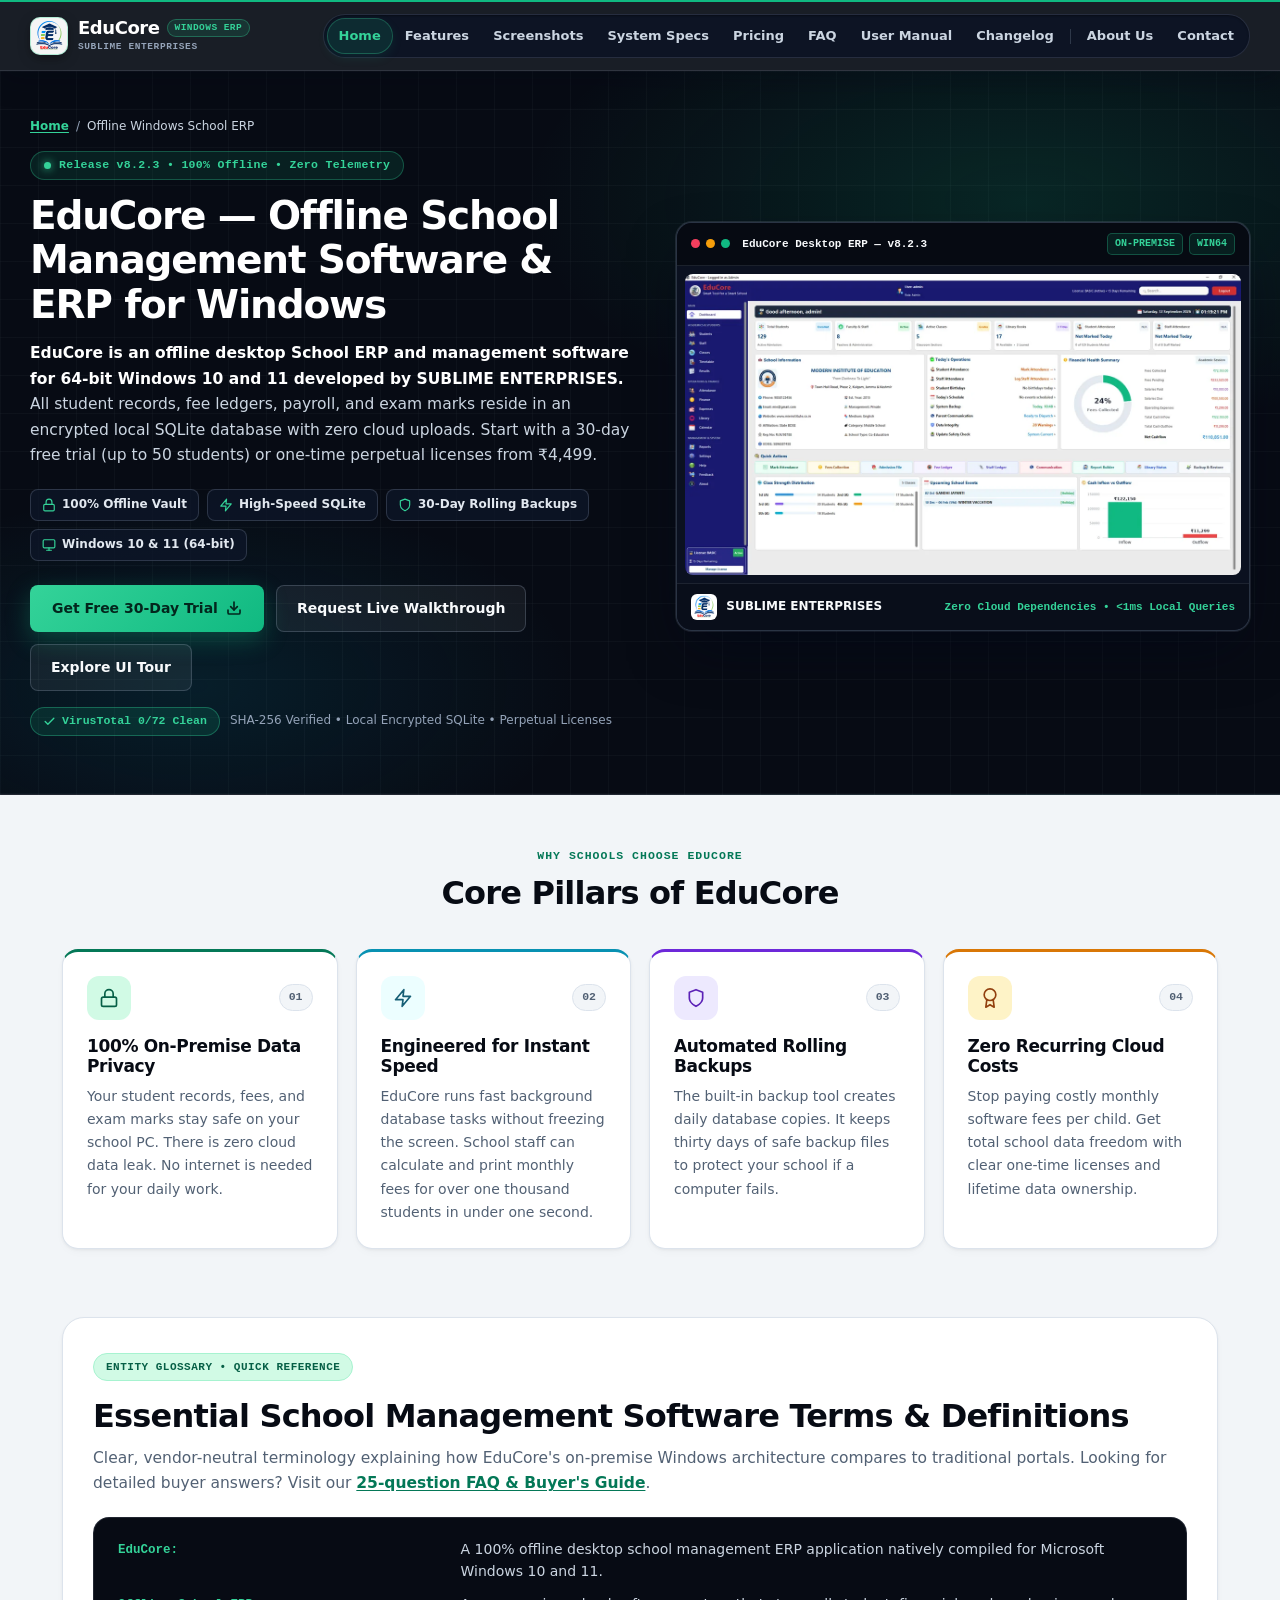
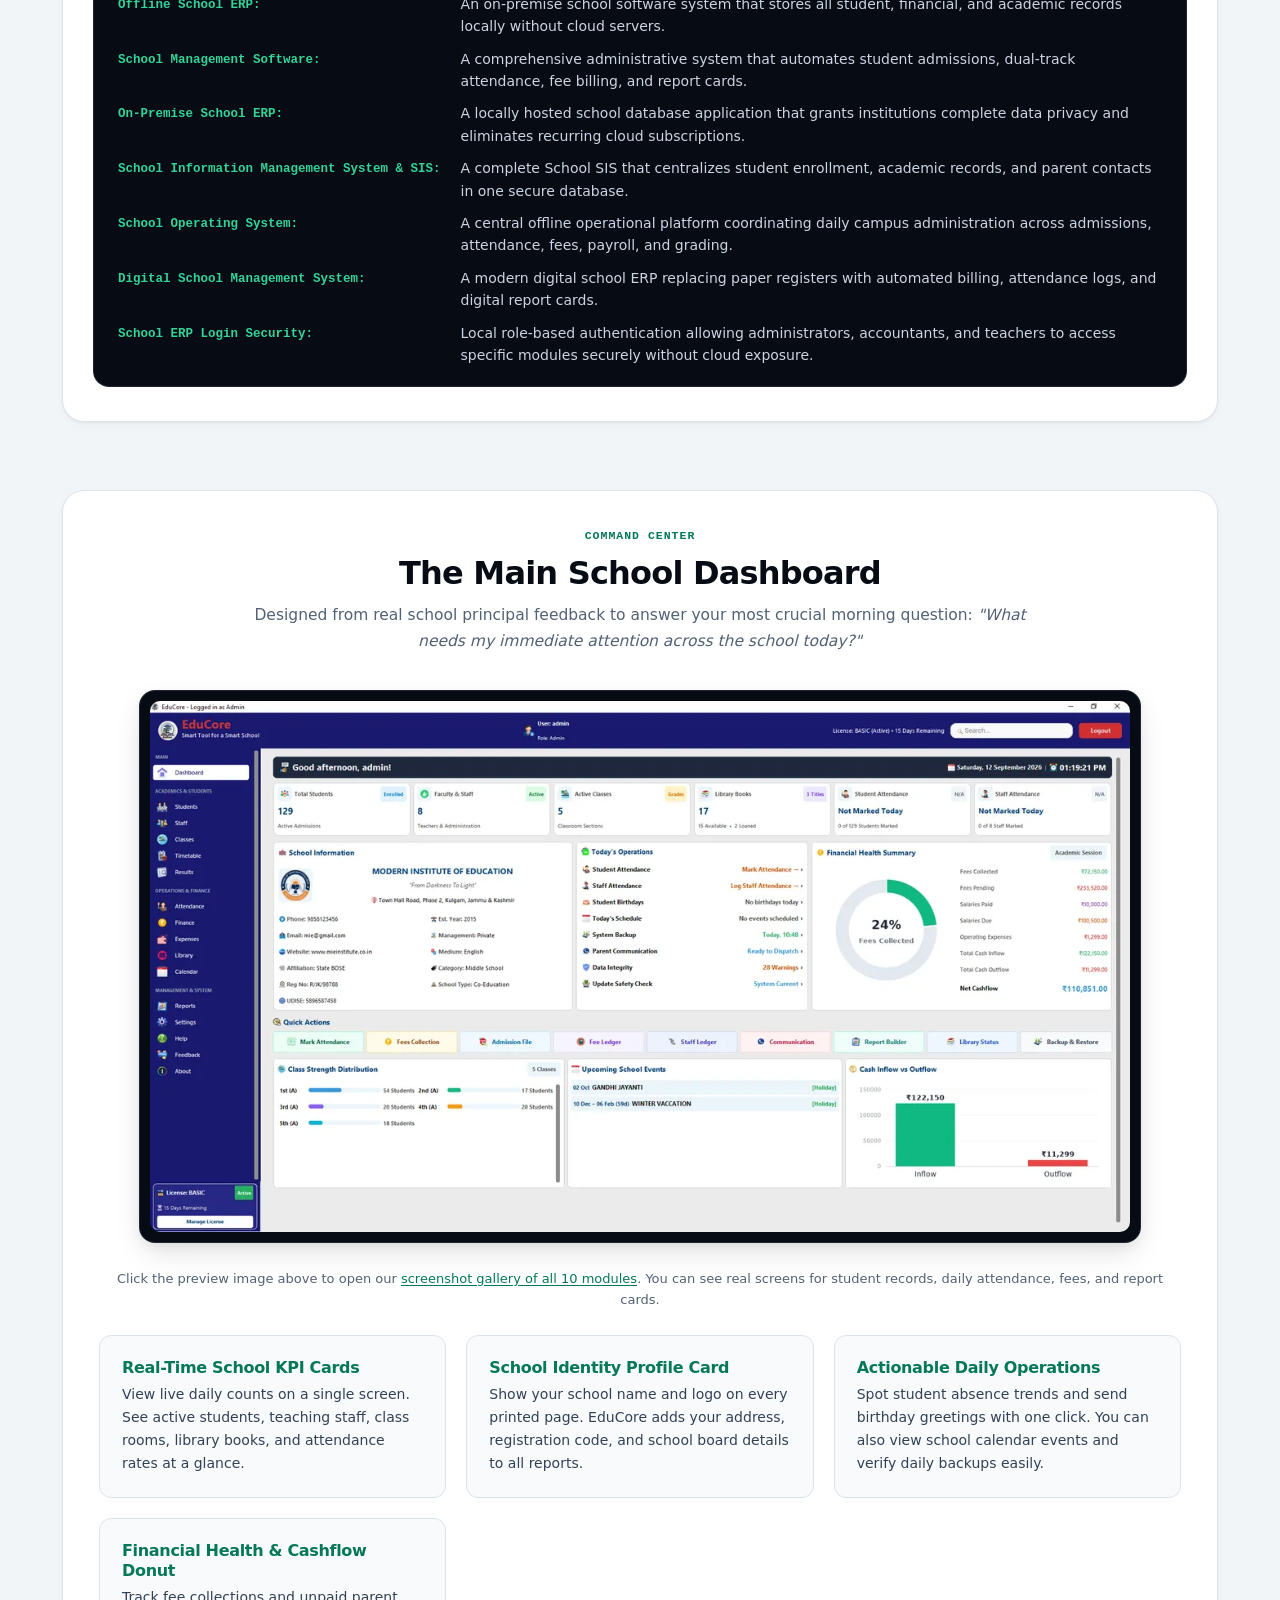
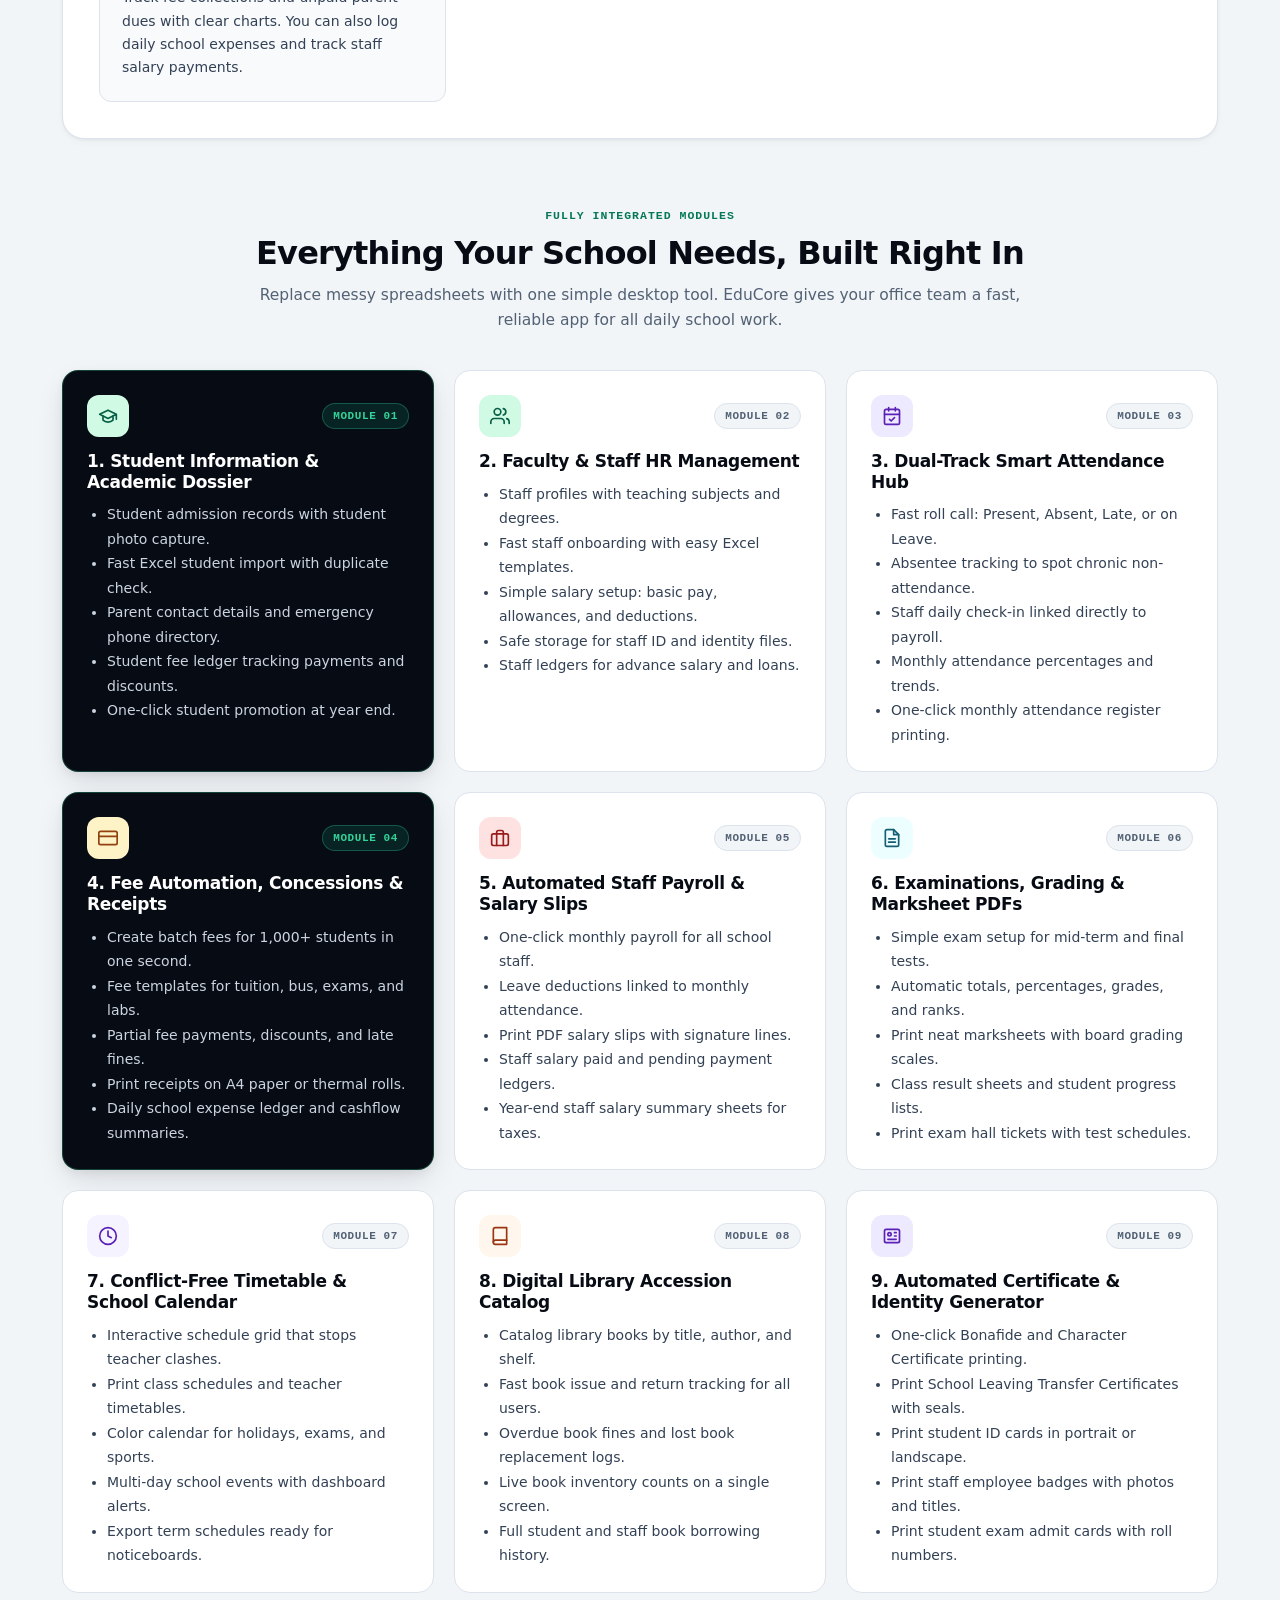
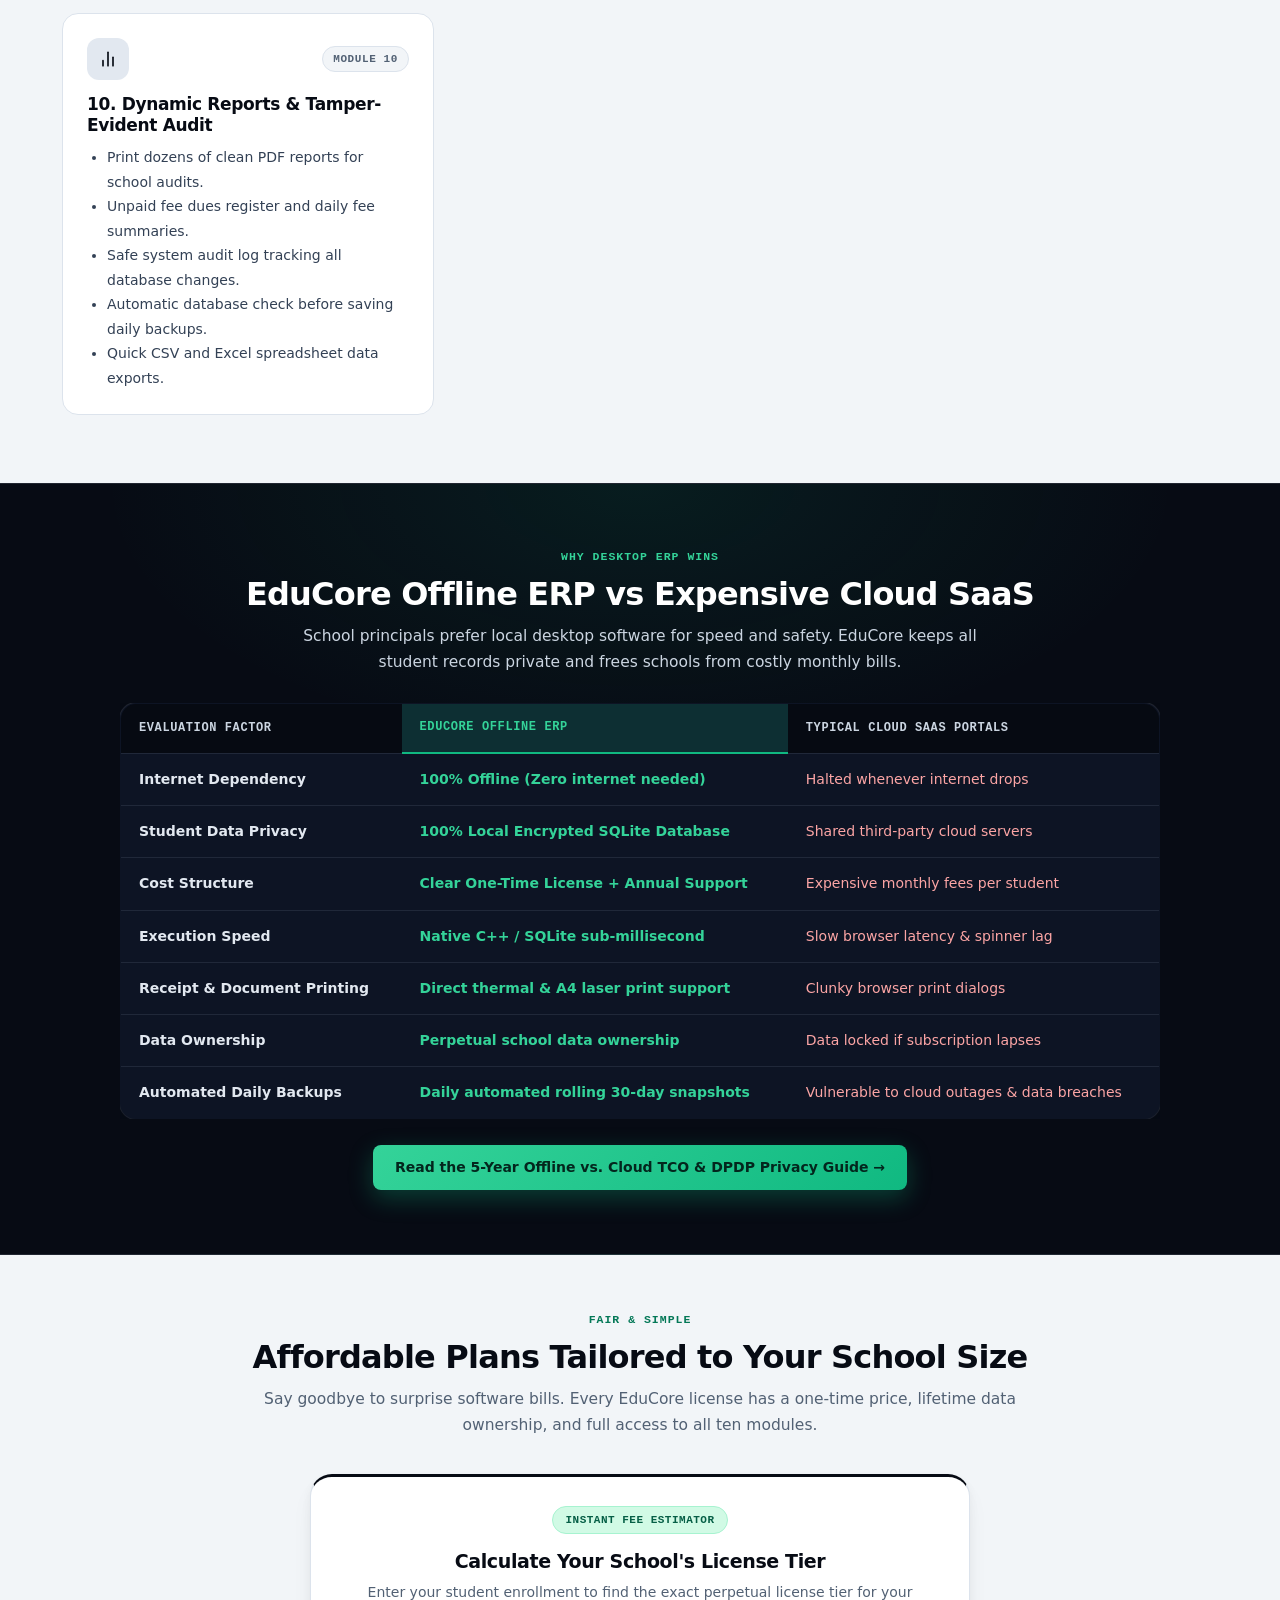
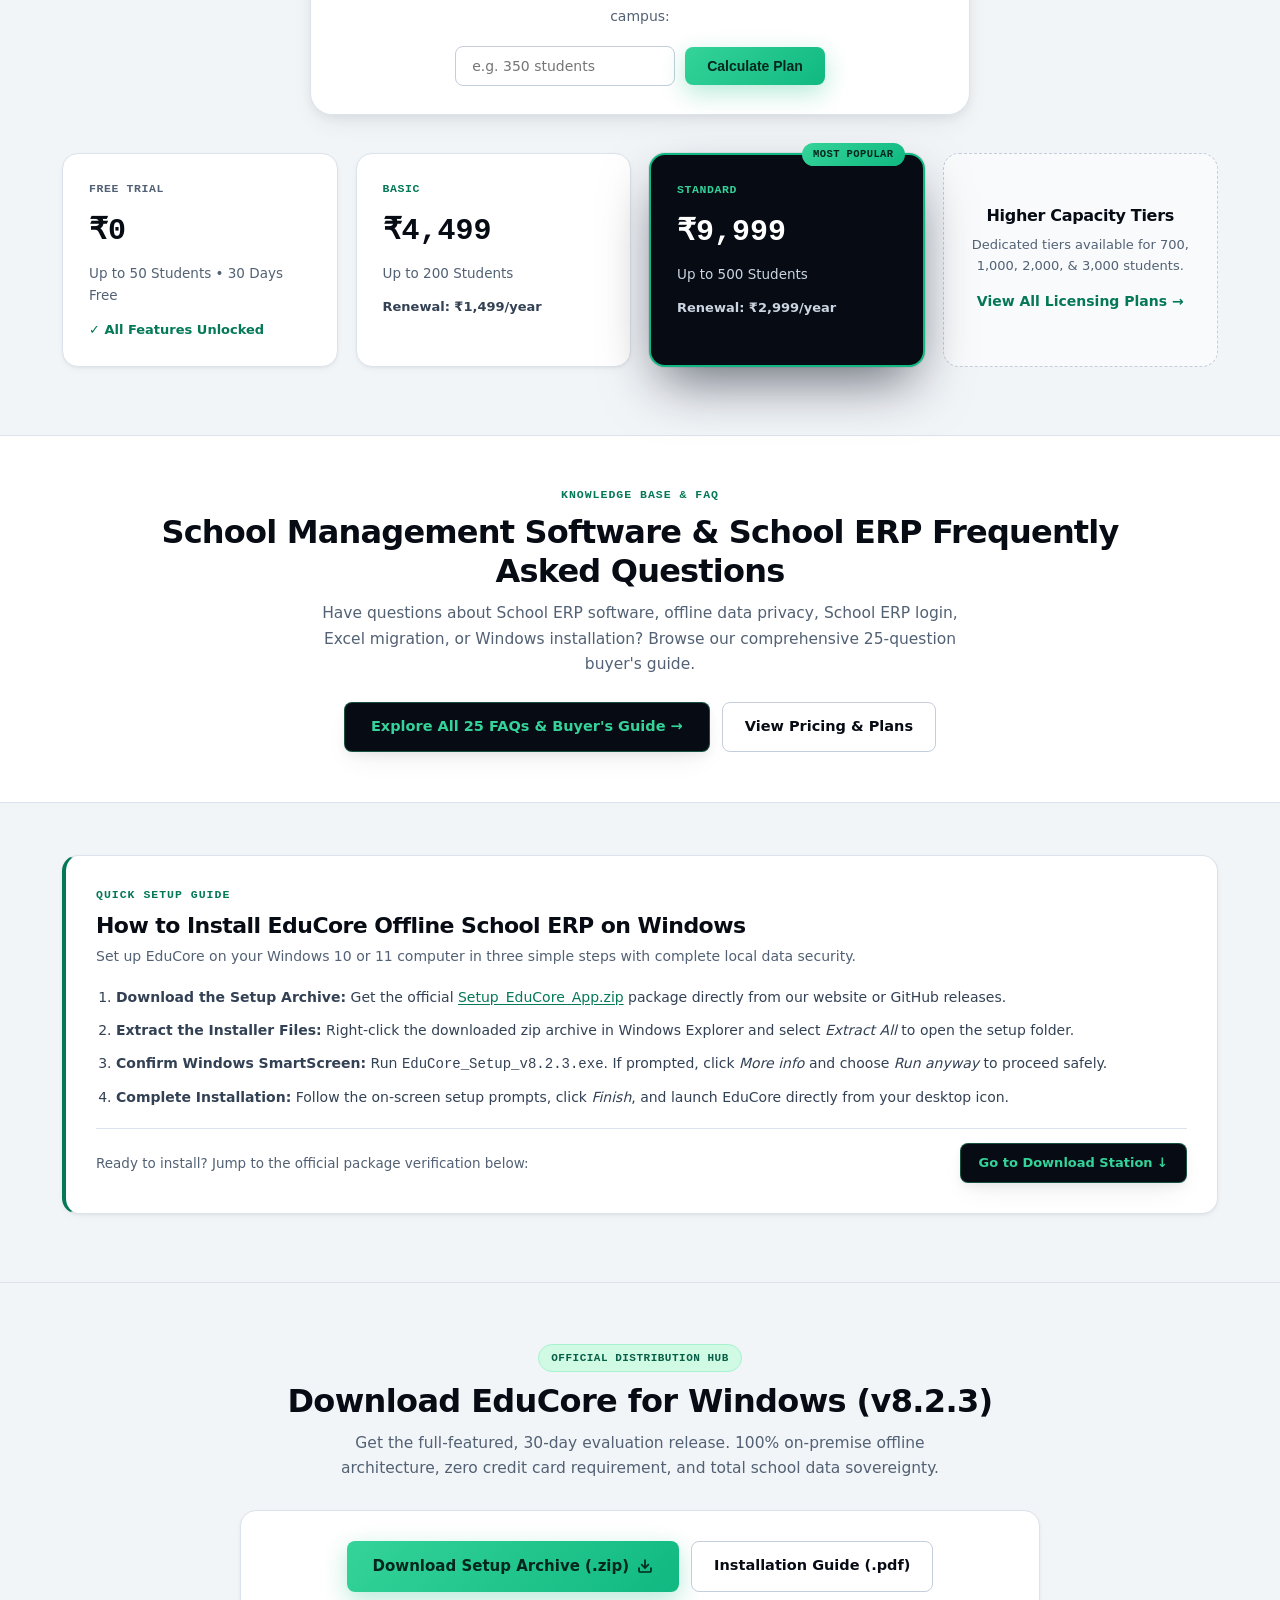
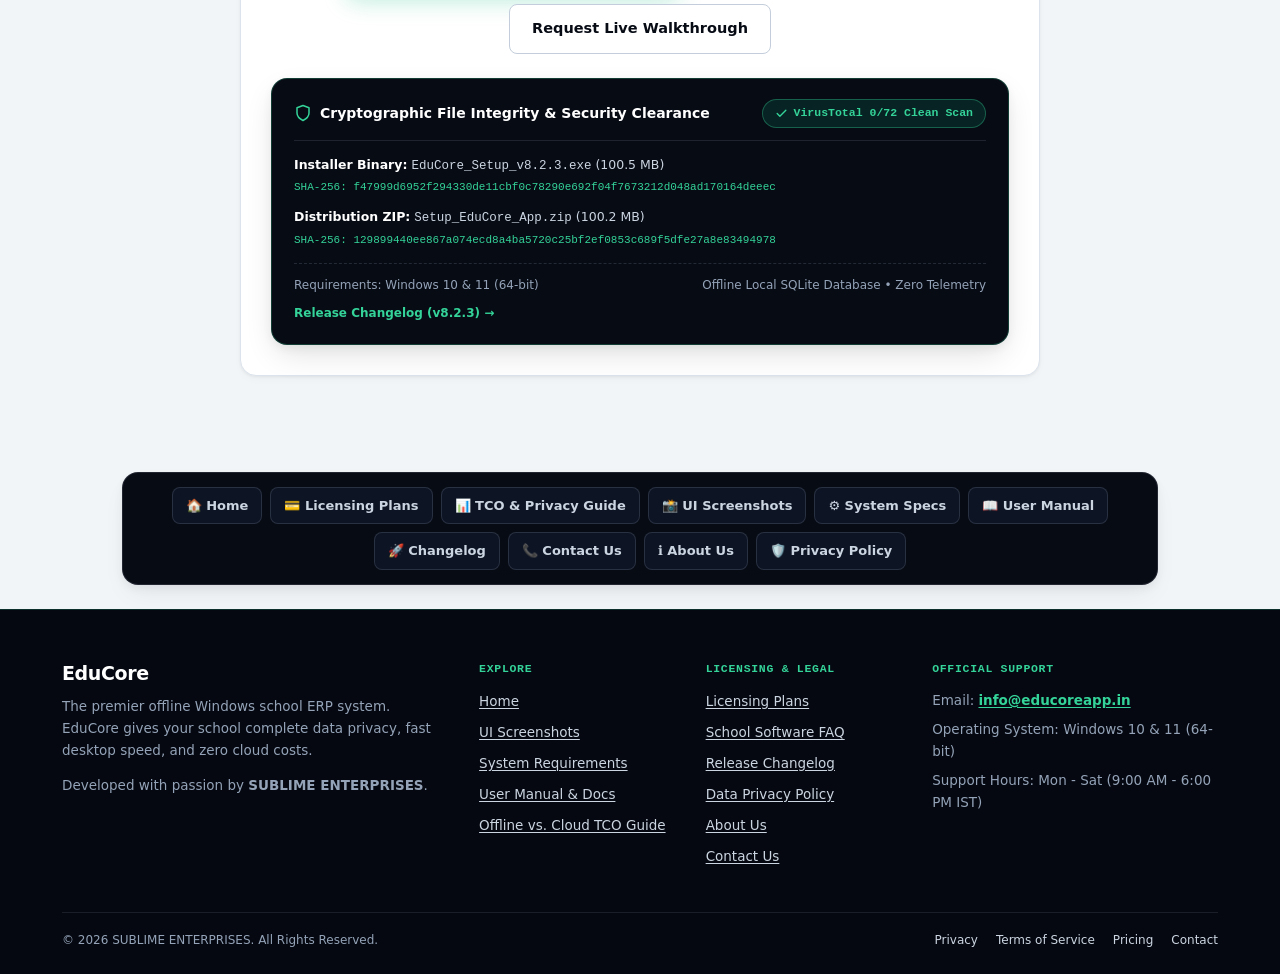
==== commit da44b464: "refactor(seo): remove redundant homepage FAQ cards and sync speakable/schema" ====
--- a/index.html
+++ b/index.html
@@ -158,10 +158,8 @@
         "@type": "SpeakableSpecification",
         "cssSelector": [
           ".ec-hero-lead",
-          "#direct-answers h3",
-          "#direct-answers p",
-          "#faq h3",
-          "#faq p"
+          ".ec-definition-list dt",
+          ".ec-definition-list dd"
         ]
       },
       "featureList": [
@@ -238,45 +236,6 @@
           "name": "Setup_EduCore_App.zip Installer"
         }
       ]
-    },
-    {
-      "@type": "FAQPage",
-      "@id": "https://educoreapp.in/#faq",
-      "description": "Authoritative answers regarding EduCore offline school ERP architecture, security, fee structures, and Windows installation.",
-      "mainEntity": [
-        {
-          "@type": "Question",
-          "name": "Which school management software works without the internet?",
-          "acceptedAnswer": {
-            "@type": "Answer",
-            "text": "EduCore is a fast offline school ERP for Windows 10 and 11. It runs fully on your local PC with no internet needed. All student records, fees, staff payroll, and marks stay safe on your computer. This setup stops cloud leaks and saves you money every month."
-          }
-        },
-        {
-          "@type": "Question",
-          "name": "Are there school ERP systems with no monthly student fees?",
-          "acceptedAnswer": {
-            "@type": "Answer",
-            "text": "Yes. Cloud tools charge high fees for each student every month. EduCore uses a clear one-time perpetual license starting at ₹4,499 (up to 200 students) after a 30-day free trial. Schools own their data locally with zero monthly per-student fees."
-          }
-        },
-        {
-          "@type": "Question",
-          "name": "Is EduCore completely offline?",
-          "acceptedAnswer": {
-            "@type": "Answer",
-            "text": "Yes. EduCore works completely offline for all daily school work. Internet is only required once during initial license activation. After that, taking daily attendance, collecting fees, printing report cards, and paying staff run 100% offline on your office PC."
-          }
-        },
-        {
-          "@type": "Question",
-          "name": "What are the system requirements for EduCore?",
-          "acceptedAnswer": {
-            "@type": "Answer",
-            "text": "EduCore runs on 64-bit Windows 10 and Windows 11 computers. It requires at least 4 GB RAM (8 GB recommended) and 500 MB free disk space, and includes an embedded local SQLite database with zero external server setup."
-          }
-        }
-      ]
     }
   ]
 }</script>
@@ -493,17 +452,17 @@
       </div>
     </section>
 
-    <!--================= AI OVERVIEW & EXECUTIVE DIRECT-ANSWER BLOCK =================-->
-    <section id="direct-answers" class="ec-section" aria-label="Executive Direct Answers &amp; Key Facts">
+    <!--================= AI OVERVIEW & EXECUTIVE GLOSSARY BLOCK =================-->
+    <section id="direct-answers" class="ec-section" aria-label="Key School ERP Definitions">
       <div class="ec-direct-answers">
         <div class="ec-direct-answers-header">
-          <span class="ec-tag">Direct Answers &bull; Quick Facts</span>
-          <h2 id="heading-direct-answers" class="ec-section-title ec-mt-16">Essential School Management Software Facts for Leadership</h2>
-          <p class="ec-section-desc">Read clear answers to common questions about EduCore. School leaders often ask these important questions when choosing our offline software.</p>
+          <span class="ec-tag">Entity Glossary &bull; Quick Reference</span>
+          <h2 id="heading-direct-answers" class="ec-section-title ec-mt-16">Essential School Management Software Terms &amp; Definitions</h2>
+          <p class="ec-section-desc">Clear, vendor-neutral terminology explaining how EduCore's on-premise Windows architecture compares to traditional portals. Looking for detailed buyer answers? Visit our <a href="school-management-software-faq.html" style="font-weight: 700;">25-question FAQ &amp; Buyer's Guide</a>.</p>
         </div>
 
         <!-- Extractable Definition List for AI & LLM Search Engines -->
-        <dl class="ec-definition-list">
+        <dl class="ec-definition-list" style="margin-bottom: 0;">
           <dt>EduCore:</dt>
           <dd>A 100% offline desktop school management ERP application natively compiled for Microsoft Windows 10 and 11.</dd>
           <dt>Offline School ERP:</dt>
@@ -521,44 +480,6 @@
           <dt>School ERP Login Security:</dt>
           <dd>Local role-based authentication allowing administrators, accountants, and teachers to access specific modules securely without cloud exposure.</dd>
         </dl>
-
-        <div class="ec-grid-2">
-          <!-- Answer Block 1 -->
-          <div class="ec-answer-accent ec-accent-emerald">
-            <h3 id="faq-offline-erp">Which school management software works without the internet?</h3>
-            <p>EduCore is a fast offline school ERP for Windows 10 and 11. It runs fully on your local PC with no internet needed. All student records, fees, staff payroll, and marks stay safe on your computer. This setup stops cloud leaks and saves you money every month.</p>
-          </div>
-
-          <!-- Answer Block 2 -->
-          <div class="ec-answer-accent ec-accent-blue">
-            <h3 id="faq-pricing-zero-fees">Are there school ERP systems with zero monthly student fees?</h3>
-            <p>Yes. Cloud tools charge high fees for each student every month. EduCore is different. It uses a clear one-time license starting at 4,499 rupees. Schools own their data for life with zero monthly fees and no surprise cloud bills on their account.</p>
-          </div>
-
-          <!-- Answer Block 3 -->
-          <div class="ec-answer-accent ec-accent-purple">
-            <h3 id="faq-modules">What core administrative modules are included?</h3>
-            <p>EduCore includes ten full modules in every plan. You get student records, daily attendance, fee receipts, and staff payroll. It also handles exam report cards, library books, school buses, and student ID cards. Every license comes with free daily backups on your PC.</p>
-          </div>
-
-          <!-- Answer Block 4 -->
-          <div class="ec-answer-accent ec-accent-amber">
-            <h3 id="faq-windows-support">What Windows operating systems are supported?</h3>
-            <p>EduCore runs on 64-bit Windows 10 and Windows 11 computers. It needs at least 4 GB RAM and 500 MB free disk space. The app opens fast and works without lag. School staff can work smoothly all day with complete privacy on their local PC.</p>
-          </div>
-
-          <!-- Answer Block 5 -->
-          <div class="ec-answer-accent ec-accent-emerald">
-            <h3 id="faq-backup-protection">How does EduCore protect student records from computer failure?</h3>
-            <p>EduCore creates automatic daily rolling backups stored safely on your computer. The system keeps thirty days of checksum-verified copies. School administrators can also export database backups to an external USB flash drive with one click for total disaster recovery protection.</p>
-          </div>
-
-          <!-- Answer Block 6 -->
-          <div class="ec-answer-accent ec-accent-blue">
-            <h3 id="faq-excel-migration">Can schools import existing student data from Excel spreadsheets?</h3>
-            <p>Yes. EduCore includes a fast Excel import tool for student admissions and staff records. Office staff can upload existing class rosters directly into the system. The built-in validator prevents duplicate roll numbers and flags missing fields before saving records.</p>
-          </div>
-        </div>
       </div>
     </section>
 
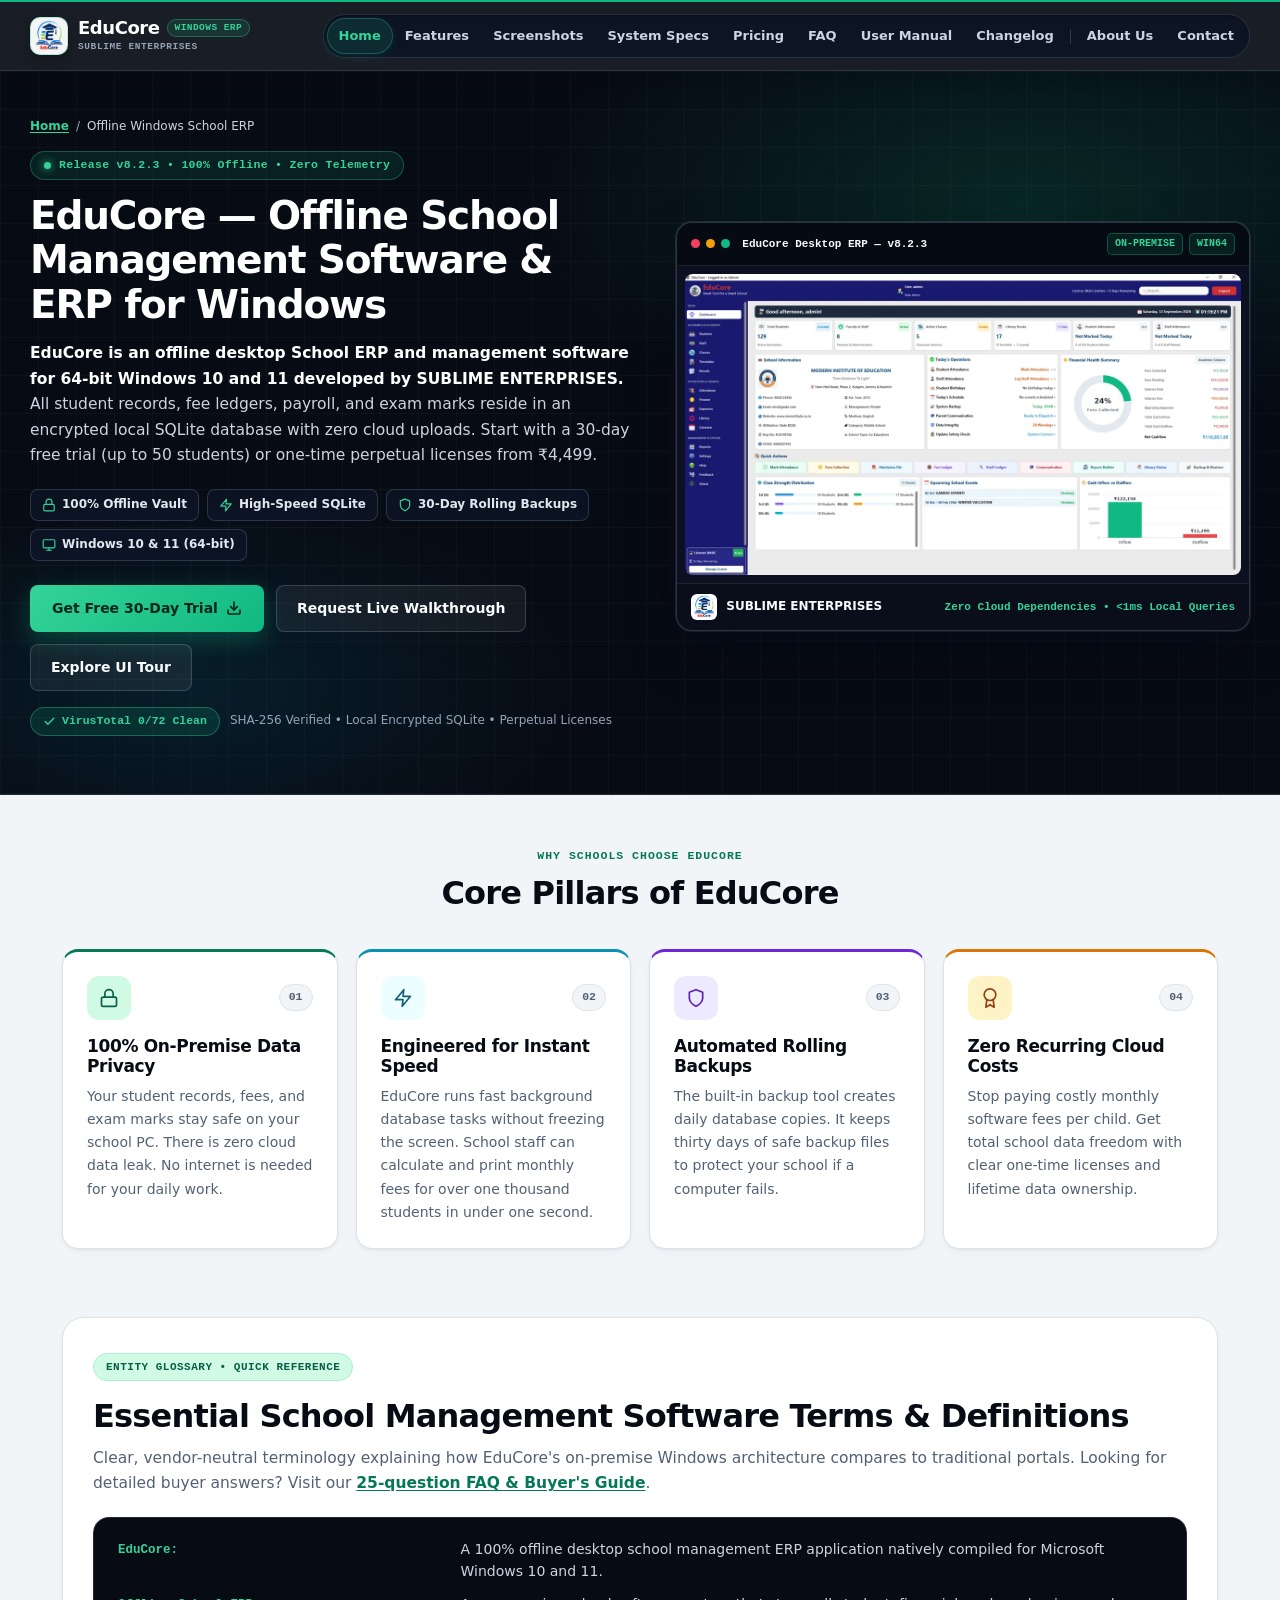
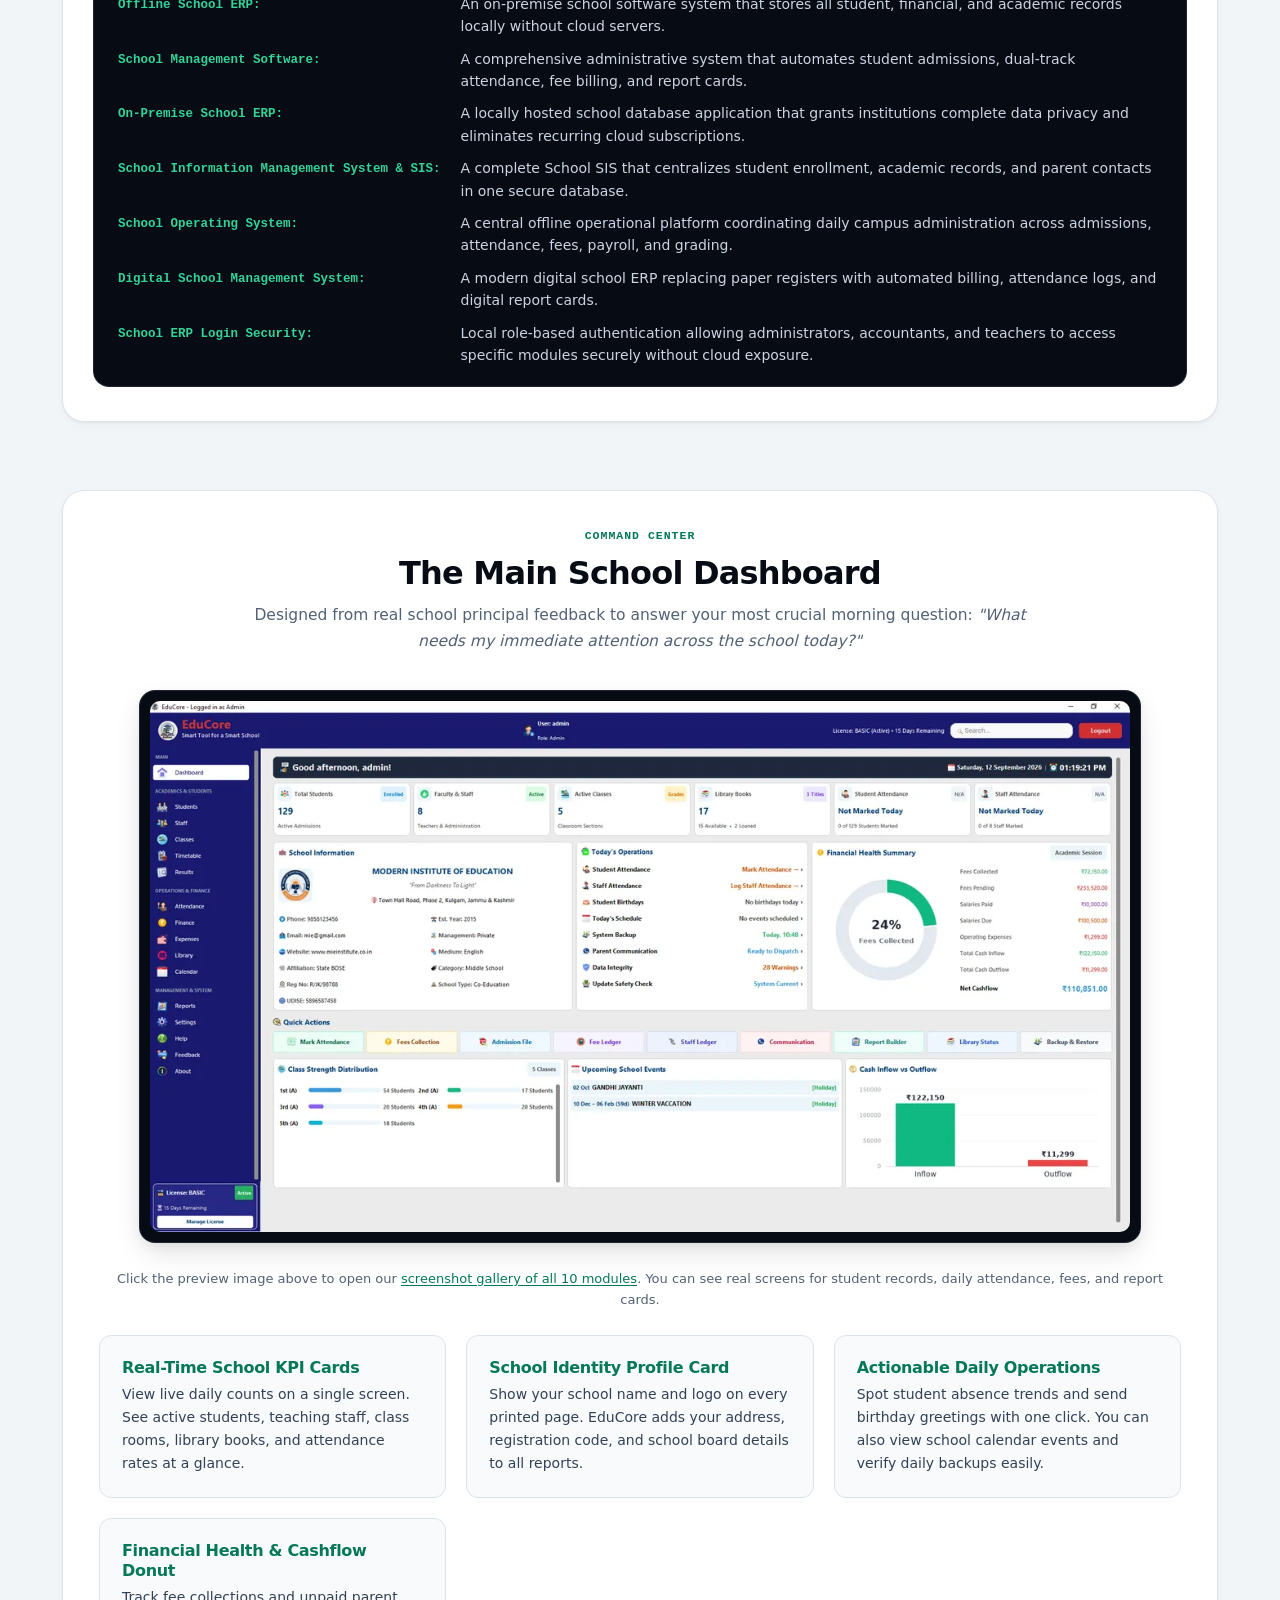
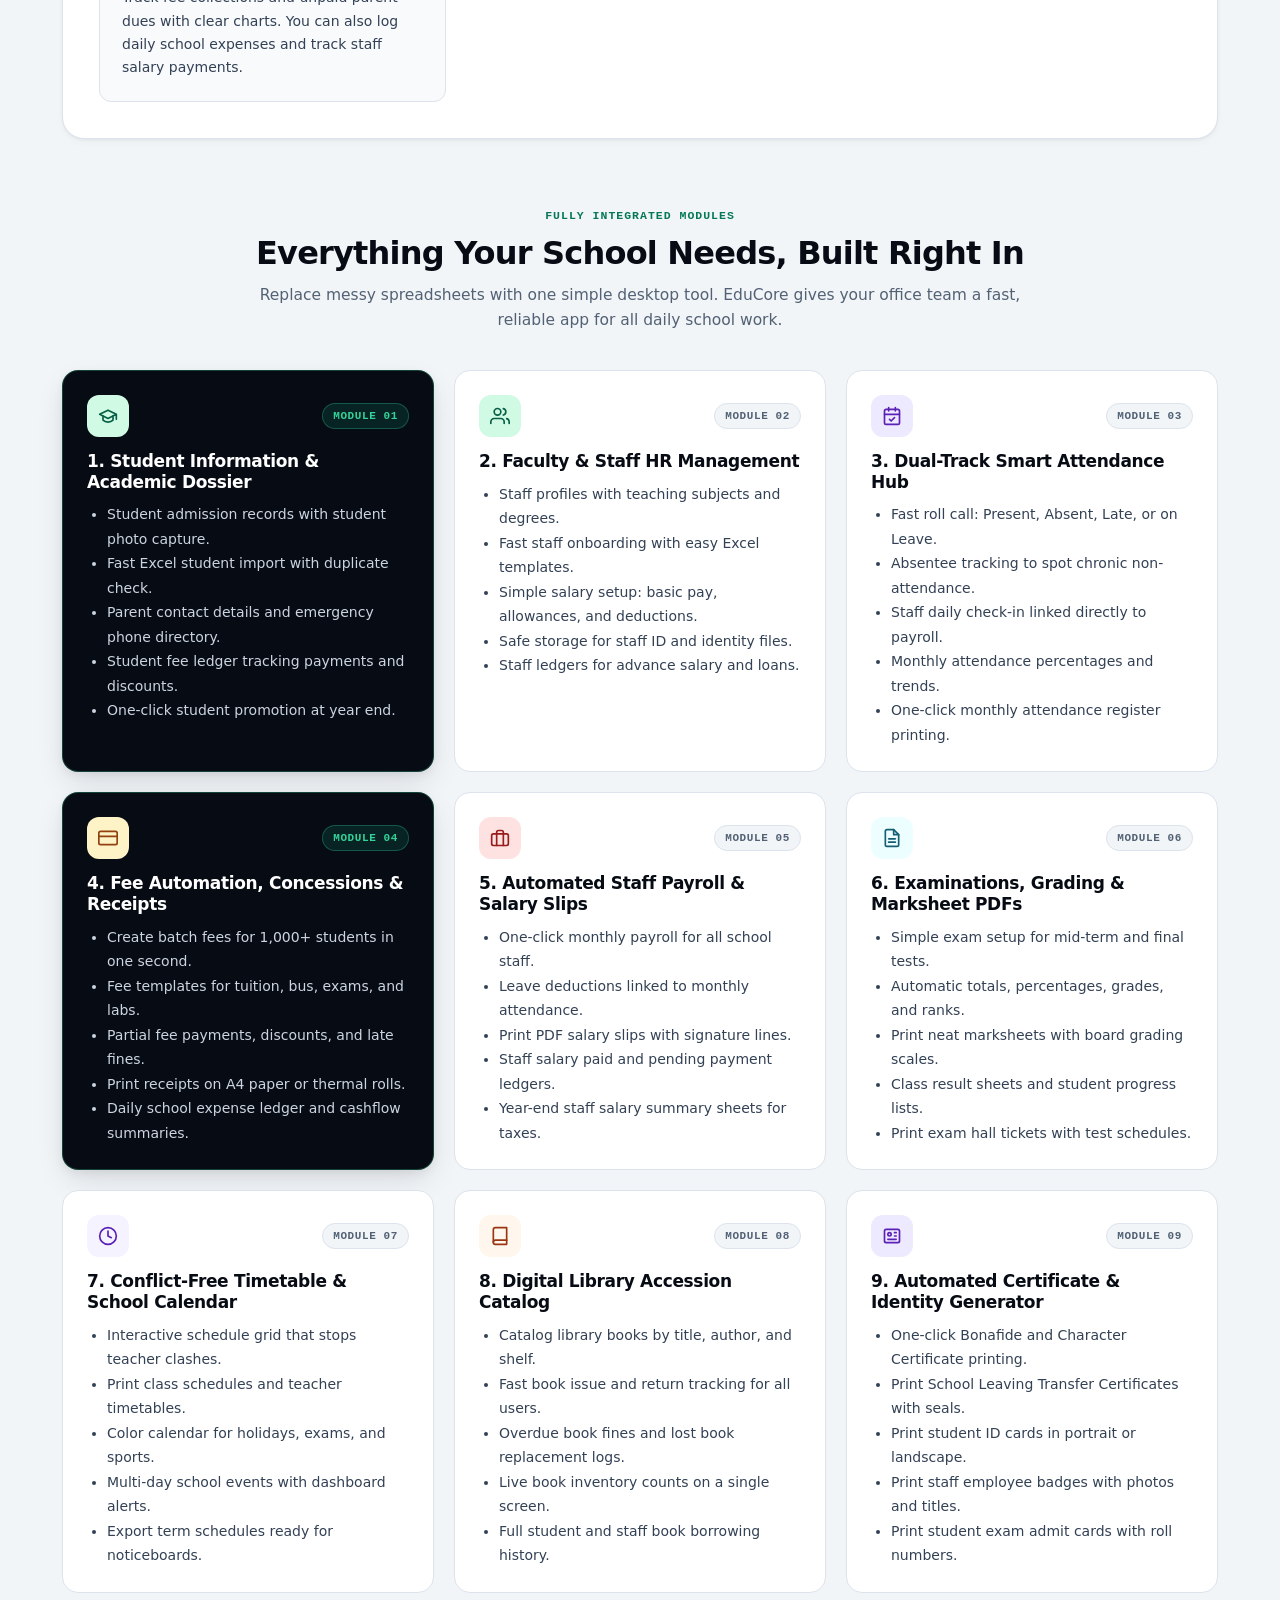
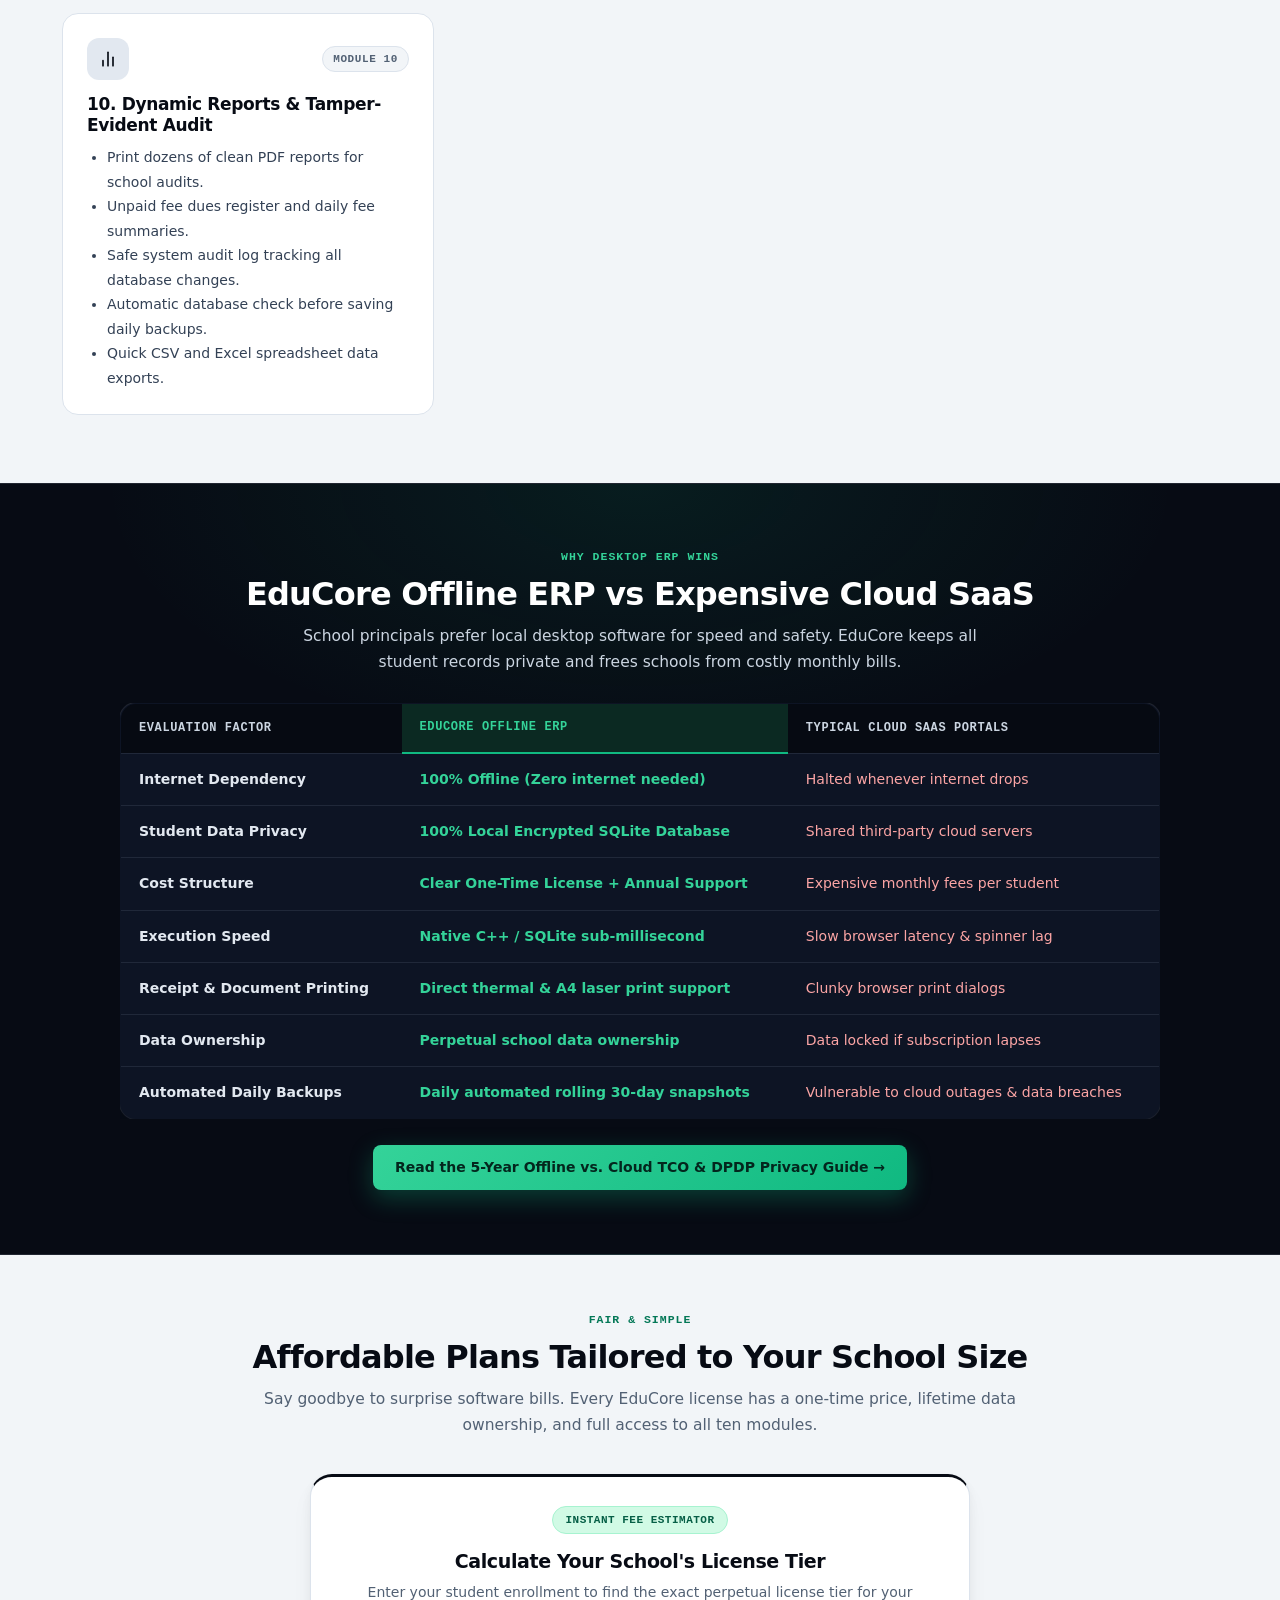
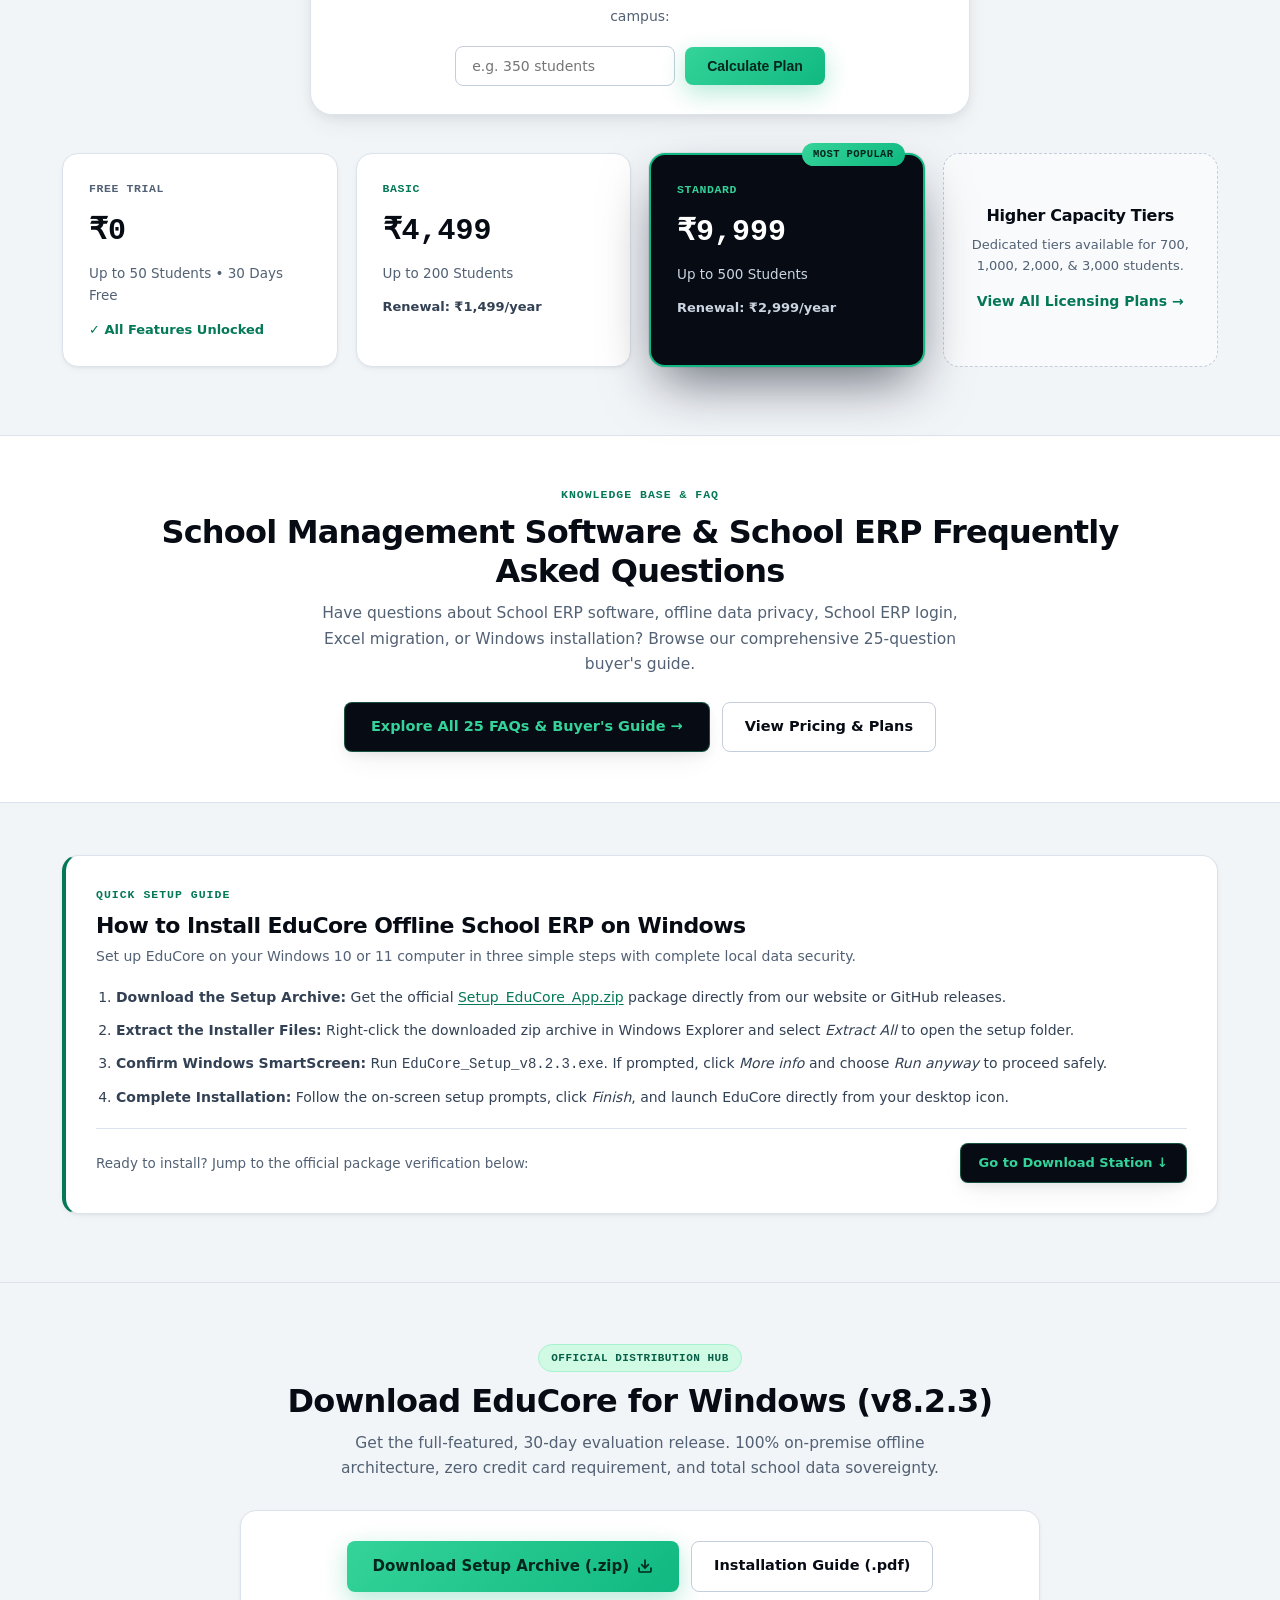
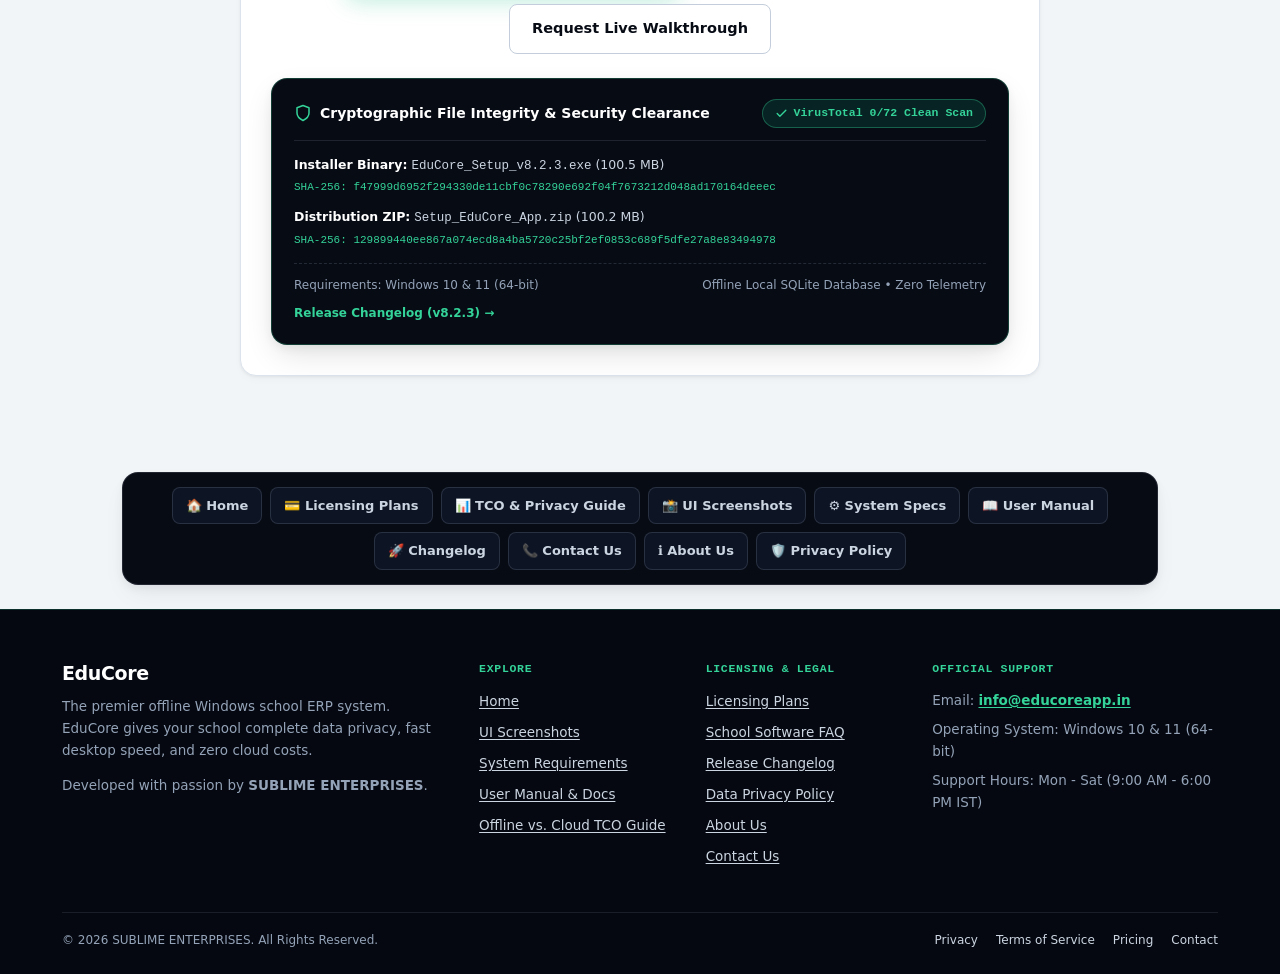
==== commit 7800c0e1: "perf(a11y): fix table header contrast, add WebP thumbnails, preload LCP, and minify CSS" ====
--- a/index.html
+++ b/index.html
@@ -3,16 +3,6 @@
 <head>
   <meta charset="UTF-8">
   <meta name="viewport" content="width=device-width, initial-scale=1.0">
-
-  <!-- Google tag (gtag.js) - Google Analytics 4 -->
-  <script async src="https://www.googletagmanager.com/gtag/js?id=G-STDN5C3C2P"></script>
-  <script>
-    window.dataLayer = window.dataLayer || [];
-    function gtag(){dataLayer.push(arguments);}
-    gtag('js', new Date());
-
-    gtag('config', 'G-STDN5C3C2P');
-  </script>
   <link rel="canonical" href="https://educoreapp.in/">
   <link rel="sitemap" type="application/xml" title="Sitemap" href="https://educoreapp.in/sitemap.xml">
   <title>EduCore — Offline School Management Software for Windows</title>
@@ -42,8 +32,9 @@
   <link rel="manifest" href="assets/favicon/site.webmanifest">
   <meta name="theme-color" content="#070b14">
 
-  <link rel="preload" href="assets/css/shared.css" as="style">
-  <link rel="stylesheet" href="assets/css/shared.css">
+  <link rel="preload" href="assets/css/shared.min.css" as="style">
+  <link rel="stylesheet" href="assets/css/shared.min.css">
+  <link rel="preload" as="image" href="assets/img/thumbs/EduCore_Dashboard.webp" imagesrcset="assets/img/thumbs/EduCore_Dashboard.webp 720w, assets/img/EduCore_Dashboard.webp 1200w" imagesizes="(max-width: 960px) 92vw, 560px" fetchpriority="high">
 
       <!-- Google Compliant Comprehensive Structured Data (JSON-LD) with GEO & AEO Rich Entities -->
   <script type="application/ld+json">{
@@ -239,6 +230,15 @@
     }
   ]
 }</script>
+    <!-- Google tag (gtag.js) - Google Analytics 4 -->
+  <script async src="https://www.googletagmanager.com/gtag/js?id=G-STDN5C3C2P"></script>
+  <script>
+    window.dataLayer = window.dataLayer || [];
+    function gtag(){dataLayer.push(arguments);}
+    gtag('js', new Date());
+
+    gtag('config', 'G-STDN5C3C2P');
+  </script>
 </head>
 <body>
   <a href="#main-content" class="ec-skip-link">Skip to main content</a>
@@ -247,7 +247,7 @@
   <header class="ec-top-header">
     <div class="ec-nav-container">
       <a href="https://educoreapp.in/" class="ec-brand-logo">
-        <picture><source srcset="assets/img/logo.webp" type="image/webp"><img src="assets/img/logo.webp" alt="EduCore Logo" width="38" height="38" loading="eager"></picture>
+        <picture><source srcset="assets/img/logo-nav.webp" type="image/webp"><img src="assets/img/logo-nav.webp" alt="EduCore Logo" width="38" height="38" loading="eager" decoding="async"></picture>
         <div class="ec-brand-text">
           <div class="ec-brand-name">EduCore <span class="ec-brand-badge">Windows ERP</span></div>
           <div class="ec-brand-tagline">SUBLIME ENTERPRISES</div>
@@ -376,15 +376,15 @@
           <a href="screenshots.html" class="ec-window-screen" aria-label="View EduCore Desktop Dashboard and full 10-module screenshot gallery">
             <picture>
               <source srcset="assets/img/EduCore_Dashboard.webp" type="image/webp">
-              <img src="assets/img/EduCore_Dashboard.webp" alt="EduCore Offline School Management Software Desktop Console on Windows" width="1000" height="562" loading="eager">
+              <img src="assets/img/EduCore_Dashboard.webp" srcset="assets/img/thumbs/EduCore_Dashboard.webp 720w, assets/img/EduCore_Dashboard.webp 1200w" sizes="(max-width: 960px) 92vw, 560px" alt="EduCore Offline School Management Software Desktop Console on Windows" width="1000" height="562" loading="eager" fetchpriority="high" decoding="async">
             </picture>
           </a>
 
           <div class="ec-window-footer">
             <div class="ec-window-brand">
               <picture>
-                <source srcset="assets/img/logo.webp" type="image/webp">
-                <img src="assets/img/logo.webp" alt="EduCore Official Crest" width="26" height="26" loading="eager">
+                <source srcset="assets/img/logo-nav.webp" type="image/webp">
+                <img src="assets/img/logo-nav.webp" alt="EduCore Official Crest" width="26" height="26" loading="eager" decoding="async">
               </picture>
               <span>SUBLIME ENTERPRISES</span>
             </div>
@@ -498,7 +498,7 @@
         <div class="ec-text-center ec-mb-24">
           <a href="screenshots.html" aria-label="Explore complete EduCore UI screenshot gallery" class="ec-dashboard-img">
             <span class="ec-sr-only">Explore complete EduCore UI screenshot gallery of all 10 modules</span>
-            <picture><source srcset="assets/img/EduCore_Dashboard.webp" type="image/webp"><img alt="EduCore Offline School Management Software Dashboard and Administrative Interface" src="assets/img/EduCore_Dashboard.webp" width="1000" height="562" loading="lazy"></picture>
+            <picture><source srcset="assets/img/thumbs/EduCore_Dashboard.webp 720w, assets/img/EduCore_Dashboard.webp 1200w" sizes="(max-width: 960px) 92vw, 980px" type="image/webp"><img alt="EduCore Offline School Management Software Dashboard and Administrative Interface" src="assets/img/EduCore_Dashboard.webp" srcset="assets/img/thumbs/EduCore_Dashboard.webp 720w, assets/img/EduCore_Dashboard.webp 1200w" sizes="(max-width: 960px) 92vw, 980px" width="1000" height="562" loading="lazy" decoding="async"></picture>
           </a>
           <p class="ec-text-muted ec-text-sm ec-mt-16">Click the preview image above to open our <a href="screenshots.html">screenshot gallery of all 10 modules</a>. You can see real screens for student records, daily attendance, fees, and report cards.</p>
         </div>
--- a/assets/css/shared.min.css
+++ b/assets/css/shared.min.css
@@ -0,0 +1 @@
+:root{--ec-obsidian:#070b14;--ec-obsidian-elevated:#0d1424;--ec-obsidian-surface:#131d33;--ec-obsidian-border:rgba(148,163,184,0.18);--ec-obsidian-muted:#94a3b8;--ec-canvas:#f2f5f8;--ec-surface:#ffffff;--ec-surface-subtle:#f8fafc;--ec-border:#dce3ec;--ec-border-strong:#c3cddb;--ec-ink:#070b14;--ec-ink-body:#334155;--ec-ink-muted:#526174;--ec-emerald:#10b981;--ec-emerald-bright:#34d399;--ec-emerald-deep:#047857;--ec-emerald-dark:#065f46;--ec-emerald-50:#ecfdf5;--ec-emerald-100:#d1fae5;--ec-emerald-200:#a7f3d0;--ec-cyan:#0891b2;--ec-cyan-bright:#22d3ee;--ec-cyan-50:#ecfeff;--ec-amber:#d97706;--ec-amber-50:#fffbeb;--ec-amber-100:#fef3c7;--ec-violet:#6d28d9;--ec-violet-50:#f5f3ff;--ec-purple:#7c3aed;--ec-purple-50:#f5f3ff;--ec-purple-100:#ede9fe;--ec-red:#dc2626;--ec-red-dark:#b91c1c;--ec-red-50:#fef2f2;--ec-red-100:#fee2e2;--ec-orange:#ea580c;--ec-orange-50:#fff7ed;--ec-navy:var(--ec-obsidian);--ec-navy-light:var(--ec-obsidian-elevated);--ec-blue:var(--ec-emerald-deep);--ec-blue-light:var(--ec-emerald-bright);--ec-blue-dark:var(--ec-emerald-dark);--ec-blue-50:var(--ec-emerald-50);--ec-blue-100:var(--ec-emerald-100);--ec-blue-200:var(--ec-emerald-200);--ec-slate-50:#f8fafc;--ec-slate-100:#f1f5f9;--ec-slate-200:#dce3ec;--ec-slate-300:#c3cddb;--ec-slate-400:#94a3b8;--ec-slate-500:#526174;--ec-slate-600:#475569;--ec-slate-700:#334155;--ec-slate-800:#1e293b;--ec-slate-900:#070b14;--ec-font:system-ui,-apple-system,"Segoe UI",Roboto,"Helvetica Neue",Arial,sans-serif;--ec-mono:ui-monospace,"Cascadia Code","SFMono-Regular",Menlo,Consolas,monospace;--ec-container-max:1200px;--ec-container-px:22px;--ec-radius-sm:8px;--ec-radius-md:12px;--ec-radius-lg:16px;--ec-radius-xl:22px;--ec-radius-full:9999px;--ec-shadow-xs:0 1px 2px rgba(7,11,20,0.04);--ec-shadow-sm:0 1px 3px rgba(7,11,20,0.05),0 4px 12px -4px rgba(7,11,20,0.05);--ec-shadow-md:0 4px 10px rgba(7,11,20,0.05),0 12px 28px -8px rgba(7,11,20,0.08);--ec-shadow-lg:0 12px 32px -6px rgba(7,11,20,0.14),0 4px 10px rgba(7,11,20,0.05);--ec-shadow-obsidian:0 24px 56px -12px rgba(2,6,23,0.6),0 0 0 1px rgba(148,163,184,0.18);--ec-transition:all 0.22s cubic-bezier(0.22,1,0.36,1)}*,*::before,*::after{box-sizing:border-box}html{font-family:var(--ec-font);font-size:16px;line-height:1.65;color:var(--ec-ink);background-color:var(--ec-canvas);scroll-behavior:smooth;-webkit-text-size-adjust:100%;-webkit-font-smoothing:antialiased}body{margin:0;padding:0;min-height:100vh;display:flex;flex-direction:column;background-color:var(--ec-canvas);color:var(--ec-ink-body)}::selection{background:rgba(16,185,129,0.22);color:var(--ec-obsidian)}main{flex:1 0 auto}img{max-width:100%;height:auto;display:block}a{color:var(--ec-emerald-deep);text-decoration:none;transition:var(--ec-transition)}a:hover{color:var(--ec-emerald-dark)}a:focus-visible,button:focus-visible,input:focus-visible{outline:2px solid var(--ec-emerald);outline-offset:2px}h1,h2,h3,h4,h5,h6{line-height:1.22;letter-spacing:-0.02em;color:var(--ec-ink)}.ec-sr-only{position:absolute;width:1px;height:1px;padding:0;margin:-1px;overflow:hidden;clip:rect(0,0,0,0);border:0}.ec-skip-link{position:absolute;top:-120px;left:16px;background:var(--ec-emerald);color:#03261d;padding:10px 18px;font-weight:800;font-size:13px;border-radius:var(--ec-radius-sm);z-index:999999;text-decoration:none;box-shadow:var(--ec-shadow-lg);transition:top 0.2s ease}.ec-skip-link:focus{top:16px;outline:3px solid var(--ec-emerald-bright)}.ec-container{max-width:var(--ec-container-max);margin:0 auto;padding:0 var(--ec-container-px)}.ec-top-header,.ec-header{position:sticky;top:0;left:0;right:0;z-index:1000;background:rgba(7,11,20,0.92);backdrop-filter:blur(18px);-webkit-backdrop-filter:blur(18px);border-top:2.5px solid var(--ec-emerald);border-bottom:1px solid var(--ec-obsidian-border);box-shadow:0 8px 28px rgba(2,6,23,0.28)}.ec-nav-container,.ec-header-container{max-width:1260px;margin:0 auto;padding:0 20px;display:flex;align-items:center;justify-content:space-between;gap:16px;height:68px}.ec-brand-logo{display:flex;align-items:center;gap:10px;text-decoration:none;color:#f8fafc !important;flex-shrink:0}.ec-brand-logo img{width:38px;height:38px;object-fit:contain;background:rgba(255,255,255,0.96);border-radius:10px;padding:2px;border:1px solid rgba(52,211,153,0.35);box-shadow:0 4px 12px rgba(0,0,0,0.35);transition:transform 0.2s ease,border-color 0.2s ease}.ec-brand-logo:hover img{transform:scale(1.05);border-color:var(--ec-emerald-bright)}.ec-brand-text{display:flex;flex-direction:column}.ec-brand-name{font-size:18px;font-weight:800;letter-spacing:-0.025em;color:#ffffff;display:flex;align-items:center;gap:7px;line-height:1.2}.ec-brand-badge{font-family:var(--ec-mono);font-size:9.5px;font-weight:700;text-transform:uppercase;background:rgba(16,185,129,0.14);color:var(--ec-emerald-bright);border:1px solid rgba(52,211,153,0.35);padding:2px 7px;border-radius:var(--ec-radius-full);letter-spacing:0.45px}.ec-brand-tagline{font-family:var(--ec-mono);font-size:9.5px;color:var(--ec-obsidian-muted);font-weight:600;letter-spacing:0.6px}.ec-desktop-nav{display:flex;align-items:center;gap:2px;background:var(--ec-obsidian-elevated);border:1px solid var(--ec-obsidian-border);border-radius:var(--ec-radius-full);padding:4px;box-shadow:inset 0 1px 2px rgba(0,0,0,0.35)}.ec-nav-item{color:#cbd5e1 !important;font-size:13px;font-weight:600;padding:6px 11px;border-radius:var(--ec-radius-full);transition:var(--ec-transition);display:inline-flex;align-items:center;gap:4px;white-space:nowrap;text-decoration:none}.ec-nav-item:hover{color:#ffffff !important;background:rgba(255,255,255,0.08)}.ec-nav-item.active{color:var(--ec-emerald-bright) !important;background:rgba(16,185,129,0.14);font-weight:700;box-shadow:0 0 0 1px rgba(52,211,153,0.35),0 4px 12px rgba(16,185,129,0.12)}.ec-nav-divider{width:1px;height:15px;background:rgba(148,163,184,0.25);margin:0 3px;flex-shrink:0}.ec-nav-cta{background:linear-gradient(135deg,var(--ec-emerald) 0%,var(--ec-emerald-deep) 100%);color:#ffffff !important;font-size:13px;font-weight:700;padding:8px 16px;border-radius:var(--ec-radius-sm);box-shadow:0 4px 16px rgba(16,185,129,0.28);display:inline-flex;align-items:center;gap:6px;transition:var(--ec-transition);white-space:nowrap;text-decoration:none}.ec-nav-cta:hover{transform:translateY(-1px);box-shadow:0 8px 22px rgba(16,185,129,0.38);color:#ffffff !important}.ec-mobile-toggle{display:none;background:var(--ec-obsidian-elevated);border:1px solid rgba(148,163,184,0.28);color:#f8fafc;padding:7px 11px;border-radius:var(--ec-radius-sm);cursor:pointer;font-size:18px;line-height:1;transition:var(--ec-transition)}.ec-mobile-toggle:hover{background:var(--ec-obsidian-surface);border-color:var(--ec-emerald-bright)}.ec-mobile-menu{display:none;background:var(--ec-obsidian-elevated);border-bottom:1px solid var(--ec-obsidian-border);padding:12px 18px 20px;box-shadow:0 18px 36px rgba(0,0,0,0.45)}.ec-mobile-menu.open{display:block}.ec-mobile-menu a{display:block;color:#cbd5e1;font-size:14px;font-weight:600;padding:10px 14px;border-radius:var(--ec-radius-sm);margin-bottom:3px;text-decoration:none}.ec-mobile-menu a:hover{color:#ffffff;background:rgba(255,255,255,0.06)}.ec-mobile-menu a.active{color:var(--ec-emerald-bright);background:rgba(16,185,129,0.14);border:1px solid rgba(52,211,153,0.28)}@media (max-width:1120px){.ec-desktop-nav{display:none}.ec-mobile-toggle{display:block}}.ec-hero{background-color:var(--ec-obsidian);background-image:radial-gradient(ellipse 65% 55% at 80% 18%,rgba(16,185,129,0.16),transparent 60%),radial-gradient(ellipse 50% 45% at 15% 85%,rgba(8,145,178,0.14),transparent 60%),linear-gradient(rgba(148,163,184,0.045) 1px,transparent 1px),linear-gradient(90deg,rgba(148,163,184,0.045) 1px,transparent 1px);background-size:100% 100%,100% 100%,38px 38px,38px 38px;color:#ffffff;padding:46px 22px 58px;position:relative;overflow:hidden;border-bottom:1px solid var(--ec-obsidian-border)}.ec-hero-inner{max-width:1220px;margin:0 auto;display:grid;grid-template-columns:minmax(0,1.05fr) minmax(0,1fr);gap:44px;align-items:center;position:relative;z-index:1}.ec-hero-content{text-align:left}.ec-hero-breadcrumbs{display:flex;align-items:center;gap:7px;list-style:none;padding:0;margin:0 0 14px;font-size:12px;color:var(--ec-obsidian-muted)}.ec-hero-breadcrumbs a{color:var(--ec-emerald-bright);font-weight:600;text-decoration:none}.ec-hero-breadcrumbs a:hover{text-decoration:underline}.ec-hero-eyebrow{font-family:var(--ec-mono);display:inline-flex;align-items:center;gap:8px;background:rgba(16,185,129,0.12);border:1px solid rgba(52,211,153,0.3);border-radius:var(--ec-radius-full);padding:4px 13px;font-size:11.5px;font-weight:700;color:var(--ec-emerald-bright);margin-bottom:14px;letter-spacing:0.3px}.ec-hero-eyebrow-dot{width:7px;height:7px;border-radius:50%;background:var(--ec-emerald-bright);box-shadow:0 0 8px var(--ec-emerald-bright)}.ec-hero h1{color:#ffffff;font-size:clamp(26px,3.1vw,39px);font-weight:800;letter-spacing:-0.03em;line-height:1.14;margin:0 0 14px}.ec-hero-lead{color:#cbd5e1;font-size:15.5px;font-weight:400;line-height:1.65;margin:0 0 20px;max-width:620px}.ec-hero-lead strong{color:#ffffff;font-weight:700}.ec-hero-badges{display:flex;flex-wrap:wrap;gap:8px;margin-bottom:24px}.ec-hero-badge{background:rgba(15,23,42,0.72);border:1px solid rgba(148,163,184,0.24);border-radius:var(--ec-radius-sm);color:#e2e8f0;font-size:12px;font-weight:600;padding:5px 11px;display:inline-flex;align-items:center;gap:6px}.ec-hero-badge svg{color:var(--ec-emerald-bright);flex-shrink:0}.ec-hero-actions{display:flex;flex-wrap:wrap;gap:12px;margin-bottom:16px}.ec-btn-primary{display:inline-flex;align-items:center;gap:8px;justify-content:center;background:linear-gradient(135deg,var(--ec-emerald-bright) 0%,var(--ec-emerald) 100%);color:#03261d !important;font-size:14px;font-weight:800;padding:11px 22px;border-radius:var(--ec-radius-sm);border:none;box-shadow:0 8px 24px rgba(16,185,129,0.3);text-decoration:none;cursor:pointer;transition:var(--ec-transition)}.ec-btn-primary:hover{transform:translateY(-2px);box-shadow:0 12px 30px rgba(52,211,153,0.42);color:#021c15 !important}.ec-btn-secondary{display:inline-flex;align-items:center;gap:8px;justify-content:center;background:rgba(255,255,255,0.06);border:1px solid rgba(148,163,184,0.28);color:#f8fafc !important;font-size:14px;font-weight:600;padding:11px 20px;border-radius:var(--ec-radius-sm);text-decoration:none;transition:var(--ec-transition)}.ec-btn-secondary:hover{background:rgba(255,255,255,0.13);border-color:rgba(255,255,255,0.45);transform:translateY(-2px);color:#ffffff !important}.ec-hero-smartscreen{color:var(--ec-obsidian-muted);font-size:12px;display:flex;align-items:center;gap:10px;flex-wrap:wrap}.ec-vt-pill{display:inline-flex;align-items:center;gap:6px;background:rgba(16,185,129,0.14);border:1px solid rgba(52,211,153,0.35);border-radius:var(--ec-radius-full);padding:4px 12px;font-family:var(--ec-mono);font-size:11.5px;font-weight:700;color:var(--ec-emerald-bright) !important;text-decoration:none}.ec-vt-pill:hover{background:rgba(16,185,129,0.24)}.ec-window-shell{background:var(--ec-obsidian-elevated);border:1px solid rgba(148,163,184,0.22);border-radius:var(--ec-radius-lg);box-shadow:var(--ec-shadow-obsidian);overflow:hidden;transition:transform 0.3s ease,box-shadow 0.3s ease}.ec-window-shell:hover{transform:translateY(-3px);box-shadow:0 30px 64px -12px rgba(2,6,23,0.72),0 0 0 1px rgba(52,211,153,0.26)}.ec-window-bar{display:flex;align-items:center;justify-content:space-between;gap:10px;padding:10px 14px;background:#060a12;border-bottom:1px solid rgba(148,163,184,0.15);font-family:var(--ec-mono);font-size:11px;color:#cbd5e1}.ec-window-dots{display:inline-flex;align-items:center;gap:6px}.ec-window-dots span{width:9px;height:9px;border-radius:50%;display:inline-block}.ec-window-tags{display:inline-flex;align-items:center;gap:6px}.ec-window-tag{background:rgba(16,185,129,0.12);border:1px solid rgba(52,211,153,0.28);color:var(--ec-emerald-bright);padding:2px 7px;border-radius:5px;font-size:10px;font-weight:700}.ec-window-screen{display:block;background:#0b1120;padding:8px}.ec-window-screen img{border-radius:8px;width:100%;height:auto}.ec-window-footer{display:flex;align-items:center;justify-content:space-between;flex-wrap:wrap;gap:10px;padding:10px 14px;background:#090e1a;border-top:1px solid rgba(148,163,184,0.14)}.ec-window-brand{display:inline-flex;align-items:center;gap:9px;font-size:12px;font-weight:700;color:#f8fafc}.ec-window-brand img{width:26px;height:26px;border-radius:6px;background:#ffffff;padding:1px}.ec-window-meta{font-family:var(--ec-mono);font-size:11px;color:var(--ec-emerald-bright);font-weight:600}@media (max-width:960px){.ec-hero{padding:34px 16px 42px}.ec-hero-inner{grid-template-columns:1fr;gap:28px}.ec-hero-content{text-align:center}.ec-hero-breadcrumbs,.ec-hero-badges,.ec-hero-actions,.ec-hero-smartscreen{justify-content:center}.ec-hero-lead{margin-left:auto;margin-right:auto}}.ec-subpage-hero,.ec-page-hero,.ec-hero-header{background-color:var(--ec-obsidian);background-image:radial-gradient(ellipse 65% 75% at 50% 0%,rgba(16,185,129,0.14),transparent 70%),linear-gradient(rgba(148,163,184,0.04) 1px,transparent 1px),linear-gradient(90deg,rgba(148,163,184,0.04) 1px,transparent 1px);background-size:100% 100%,36px 36px,36px 36px;color:#ffffff;padding:34px 20px 44px;text-align:center;border-bottom:1px solid var(--ec-obsidian-border)}.ec-subpage-hero-inner{max-width:920px;margin:0 auto}.ec-subpage-hero h1,.ec-page-hero h1,.ec-hero-header h1{font-size:clamp(24px,3.3vw,38px);font-weight:800;letter-spacing:-0.025em;line-height:1.18;margin:0 auto 14px;color:#ffffff;max-width:860px}.ec-subpage-hero p,.ec-page-hero p,.ec-hero-header p{color:#cbd5e1;font-size:15.5px;line-height:1.65;margin:0 auto;max-width:760px}.ec-breadcrumbs{max-width:920px;margin:0 auto 14px;padding:0;display:flex;justify-content:center}.ec-breadcrumbs ol{display:inline-flex;flex-wrap:wrap;align-items:center;gap:8px;list-style:none;padding:5px 14px;margin:0;background:rgba(15,23,42,0.72);border:1px solid rgba(148,163,184,0.22);border-radius:var(--ec-radius-full);font-size:12px;color:#94a3b8}.ec-breadcrumbs li{display:inline-flex;align-items:center;gap:8px}.ec-breadcrumbs li:not(:last-child)::after{content:"/";color:#64748b}.ec-breadcrumbs a{color:var(--ec-emerald-bright);font-weight:600}.ec-breadcrumbs [aria-current="page"]{color:#e2e8f0;font-weight:600}.ec-pill-badge{font-family:var(--ec-mono);background:rgba(16,185,129,0.14);border:1px solid rgba(52,211,153,0.34);border-radius:var(--ec-radius-full);color:var(--ec-emerald-bright);display:inline-flex;align-items:center;gap:6px;font-size:11.5px;font-weight:700;letter-spacing:0.5px;margin-bottom:14px;padding:4px 14px;text-transform:uppercase}.ec-section{max-width:var(--ec-container-max);margin:0 auto 68px;padding:0 var(--ec-container-px)}.ec-section-full{padding:64px var(--ec-container-px)}.ec-section-header{max-width:780px;margin:0 auto 36px;text-align:center}.ec-section-label{font-family:var(--ec-mono);color:var(--ec-emerald-deep);font-size:11.5px;font-weight:700;letter-spacing:1px;text-transform:uppercase;display:block;margin-bottom:8px}.ec-section-title{color:var(--ec-ink);font-size:clamp(23px,2.8vw,32px);font-weight:800;margin:0 0 10px;letter-spacing:-0.025em}.ec-section-desc{color:var(--ec-ink-muted);font-size:15.5px;line-height:1.65;margin:0}.ec-pillar-card{background:var(--ec-surface);border-radius:var(--ec-radius-lg);border:1px solid var(--ec-border);box-shadow:var(--ec-shadow-sm);padding:24px;text-align:left;position:relative;transition:var(--ec-transition)}.ec-pillar-card:hover{transform:translateY(-4px);border-color:var(--ec-border-strong);box-shadow:var(--ec-shadow-md)}.ec-pillar-head{display:flex;align-items:center;justify-content:space-between;margin-bottom:16px}.ec-pillar-num{font-family:var(--ec-mono);font-size:11.5px;font-weight:700;color:var(--ec-ink-muted);background:var(--ec-canvas);border:1px solid var(--ec-border);padding:3px 9px;border-radius:var(--ec-radius-full)}.ec-pillar-icon{width:44px;height:44px;border-radius:var(--ec-radius-md);display:flex;align-items:center;justify-content:center;font-size:20px}.ec-pillar-card h3{color:var(--ec-ink);font-size:17px;font-weight:800;margin:0 0 8px}.ec-pillar-card p{color:var(--ec-ink-muted);font-size:14px;line-height:1.65;margin:0}.ec-direct-answers{background:var(--ec-surface);border:1px solid var(--ec-border);border-radius:var(--ec-radius-xl);box-shadow:var(--ec-shadow-sm);padding:34px 30px}.ec-tag{font-family:var(--ec-mono);display:inline-block;background:var(--ec-emerald-100);border:1px solid var(--ec-emerald-200);border-radius:var(--ec-radius-full);color:var(--ec-emerald-dark);font-size:11px;font-weight:800;letter-spacing:0.5px;padding:4px 12px;text-transform:uppercase}.ec-definition-list{background:var(--ec-obsidian);border:1px solid var(--ec-obsidian-border);border-radius:var(--ec-radius-lg);padding:20px 24px;margin:20px 0 26px;display:grid;grid-template-columns:auto 1fr;gap:10px 20px;font-size:14px;line-height:1.6}.ec-definition-list dt{font-family:var(--ec-mono);font-size:12.5px;font-weight:700;color:var(--ec-emerald-bright);padding-top:2px}.ec-definition-list dd{margin:0;color:#cbd5e1}@media (max-width:720px){.ec-definition-list{grid-template-columns:1fr;gap:4px}.ec-definition-list dd{margin-bottom:10px}}.ec-answer-block{background:var(--ec-surface-subtle);border-radius:var(--ec-radius-md);border:1px solid var(--ec-border);padding:22px}.ec-answer-block h3,.ec-answer-accent h3{color:var(--ec-ink);font-size:16px;font-weight:700;margin:0 0 8px}.ec-answer-block p,.ec-answer-accent p{color:var(--ec-ink-body);font-size:14px;line-height:1.65;margin:0}.ec-answer-accent{background:var(--ec-surface-subtle);border-radius:var(--ec-radius-md);border:1px solid var(--ec-border);border-left-width:4px;padding:22px}.ec-dashboard-showcase{background:var(--ec-surface);border-radius:var(--ec-radius-xl);border:1px solid var(--ec-border);box-shadow:var(--ec-shadow-sm);padding:36px}.ec-dashboard-img{border-radius:var(--ec-radius-lg);border:1px solid var(--ec-obsidian-border);background:var(--ec-obsidian);padding:10px;box-shadow:var(--ec-shadow-lg);overflow:hidden;display:inline-block;text-decoration:none;transition:var(--ec-transition)}.ec-dashboard-img:hover{transform:translateY(-3px);box-shadow:var(--ec-shadow-obsidian)}.ec-dashboard-img img{display:block;width:100%;max-width:980px;height:auto;margin:0 auto;border-radius:10px}.ec-module-card{background:var(--ec-surface);border:1px solid var(--ec-border);border-radius:var(--ec-radius-lg);padding:24px;text-align:left;transition:var(--ec-transition)}.ec-module-card:hover{border-color:var(--ec-emerald);box-shadow:var(--ec-shadow-md);transform:translateY(-3px)}.ec-module-card--featured{background:var(--ec-obsidian);border-color:rgba(52,211,153,0.28);color:#f8fafc;box-shadow:var(--ec-shadow-lg)}.ec-module-card--featured h3{color:#ffffff !important}.ec-module-card--featured ul{color:#cbd5e1 !important}.ec-module-card--featured .ec-module-num{background:rgba(16,185,129,0.14);border-color:rgba(52,211,153,0.3);color:var(--ec-emerald-bright)}.ec-module-top{display:flex;align-items:center;justify-content:space-between;margin-bottom:14px}.ec-module-num{font-family:var(--ec-mono);font-size:11px;font-weight:700;letter-spacing:0.6px;color:var(--ec-ink-muted);background:var(--ec-canvas);border:1px solid var(--ec-border);padding:3px 10px;border-radius:var(--ec-radius-full)}.ec-module-icon{width:42px;height:42px;border-radius:var(--ec-radius-md);display:flex;align-items:center;justify-content:center}.ec-module-card h3{color:var(--ec-ink);font-size:17px;font-weight:800;margin:0 0 10px}.ec-module-card ul{color:var(--ec-ink-body);font-size:14px;line-height:1.75;margin:0;padding-left:20px}.ec-comparison-band{background-color:var(--ec-obsidian);background-image:radial-gradient(ellipse 60% 50% at 50% 0%,rgba(16,185,129,0.1),transparent 70%);border-top:1px solid var(--ec-obsidian-border);border-bottom:1px solid var(--ec-obsidian-border);color:#f8fafc}.ec-comparison-band .ec-section-label{color:var(--ec-emerald-bright)}.ec-comparison-band .ec-section-title{color:#ffffff}.ec-comparison-band .ec-section-desc{color:#cbd5e1}.ec-table-wrap{margin:22px 0;overflow-x:auto;-webkit-overflow-scrolling:touch}.ec-comp-table{background:var(--ec-obsidian-elevated);border:1px solid var(--ec-obsidian-border);border-collapse:collapse;border-radius:var(--ec-radius-lg);box-shadow:var(--ec-shadow-obsidian);min-width:620px;overflow:hidden;width:100%;text-align:left}.ec-comp-table th,.ec-comp-table td{border-bottom:1px solid rgba(148,163,184,0.14);padding:14px 18px;text-align:left;font-size:14px;color:#e2e8f0}.ec-comp-table th{background:#060a12;color:#cbd5e1;font-family:var(--ec-mono);font-size:12px;text-transform:uppercase;letter-spacing:0.6px;font-weight:700}.ec-comp-table th.ec-highlight{background:#0b2922;color:var(--ec-emerald-bright);border-bottom:2px solid var(--ec-emerald)}.ec-comp-table tr:hover td{background:rgba(255,255,255,0.03)}.ec-win{color:var(--ec-emerald-bright) !important;font-weight:700}.ec-lose{color:#fca5a5 !important}.ec-calc-panel{background:var(--ec-surface);border:1px solid var(--ec-border);border-top:3.5px solid var(--ec-obsidian);border-radius:var(--ec-radius-xl);box-shadow:var(--ec-shadow-md);max-width:660px;margin:0 auto 38px;padding:28px;text-align:center}.ec-calc-form input[type="number"],.ec-faq-search-form input[type="search"]{font-family:var(--ec-font);padding:11px 16px;border:1px solid var(--ec-border-strong);border-radius:var(--ec-radius-sm);font-size:14px;background:#ffffff;color:var(--ec-ink);transition:var(--ec-transition)}.ec-pricing-card{background:var(--ec-surface);border-radius:var(--ec-radius-lg);border:1px solid var(--ec-border);box-shadow:var(--ec-shadow-sm);padding:26px;position:relative;text-align:left;transition:var(--ec-transition)}.ec-pricing-card:hover{transform:translateY(-3px);box-shadow:var(--ec-shadow-md)}.ec-pricing-card.ec-popular{background:var(--ec-obsidian);color:#f8fafc;border:2px solid var(--ec-emerald);box-shadow:var(--ec-shadow-obsidian)}.ec-pricing-card.ec-popular .ec-pricing-amount{color:#ffffff}.ec-pricing-card.ec-popular .ec-pricing-desc,.ec-pricing-card.ec-popular .ec-pricing-renewal{color:#cbd5e1}.ec-pricing-label{font-family:var(--ec-mono);font-size:11.5px;font-weight:700;text-transform:uppercase;letter-spacing:0.6px;color:var(--ec-emerald-deep)}.ec-pricing-card.ec-popular .ec-pricing-label{color:var(--ec-emerald-bright)}.ec-pricing-amount{font-family:var(--ec-mono);font-variant-numeric:tabular-nums;color:var(--ec-ink);font-size:30px;font-weight:800;margin:8px 0 6px}.ec-pricing-desc{color:var(--ec-ink-muted);font-size:13.5px;margin:0 0 12px}.ec-pricing-renewal{color:var(--ec-ink-body);font-size:13px;font-weight:600}.ec-popular-tag{position:absolute;top:-12px;right:18px;background:linear-gradient(135deg,var(--ec-emerald-bright),var(--ec-emerald));color:#03261d;font-family:var(--ec-mono);font-size:10.5px;font-weight:800;padding:3px 11px;border-radius:var(--ec-radius-full);text-transform:uppercase;letter-spacing:0.4px}.ec-pricing-more{background:var(--ec-surface-subtle);border:1.5px dashed var(--ec-border-strong);border-radius:var(--ec-radius-lg);display:flex;flex-direction:column;justify-content:center;align-items:center;padding:24px;text-align:center}.ec-faq-banner{background:var(--ec-surface);border-top:1px solid var(--ec-border);border-bottom:1px solid var(--ec-border);padding:50px 20px;text-align:center}.ec-cta-section{background:var(--ec-canvas);padding:60px 20px;text-align:center}.ec-cta-section h2{color:var(--ec-ink);font-size:clamp(24px,3vw,32px);font-weight:800;margin:0 0 10px}.ec-btn-solid{display:inline-flex;align-items:center;gap:8px;background:var(--ec-obsidian);color:var(--ec-emerald-bright) !important;border:1px solid rgba(52,211,153,0.35);font-size:14.5px;font-weight:700;padding:12px 26px;border-radius:var(--ec-radius-sm);box-shadow:var(--ec-shadow-md);text-decoration:none;transition:var(--ec-transition)}.ec-btn-solid:hover{background:#0d1628;transform:translateY(-2px);box-shadow:0 12px 26px rgba(7,11,20,0.25);color:#6ee7b7 !important}.ec-btn-outline{display:inline-flex;align-items:center;gap:8px;background:#ffffff;border:1px solid var(--ec-border-strong);color:var(--ec-ink) !important;font-size:14.5px;font-weight:600;padding:12px 22px;border-radius:var(--ec-radius-sm);text-decoration:none;transition:var(--ec-transition)}.ec-btn-outline:hover{border-color:var(--ec-emerald-deep);color:var(--ec-emerald-deep) !important;background:var(--ec-emerald-50)}.ec-vault-panel{background:var(--ec-obsidian);border:1px solid rgba(52,211,153,0.25);border-radius:var(--ec-radius-lg);padding:20px 22px;color:#cbd5e1;text-align:left;box-shadow:var(--ec-shadow-lg)}.ec-vault-head{display:flex;align-items:center;justify-content:space-between;flex-wrap:wrap;gap:10px;margin-bottom:14px;padding-bottom:12px;border-bottom:1px solid rgba(148,163,184,0.16)}.ec-vault-title{font-weight:800;color:#ffffff;font-size:14px;display:flex;align-items:center;gap:8px}.ec-vault-hash{font-family:var(--ec-mono);font-size:11px;color:var(--ec-emerald-bright);word-break:break-all}.ec-vault-foot{margin-top:14px;padding-top:12px;border-top:1px dashed rgba(148,163,184,0.2);display:flex;justify-content:space-between;flex-wrap:wrap;gap:8px;font-size:12px;color:var(--ec-obsidian-muted)}.ec-content-wrap,.ec-pricing-wrap,.ec-sys-wrap,.ec-guide-wrap,.ec-log-wrap,.ec-about-wrap,.ec-contact-wrap,.ec-policy-wrap,.ec-gallery-container{color:var(--ec-ink-body);margin:0 auto;max-width:1140px;padding:36px 22px 54px}.ec-log-wrap,.ec-policy-wrap,.ec-about-wrap,.ec-contact-wrap,.ec-sys-wrap{max-width:1020px}.ec-card,.ec-release-card,.ec-step-card,.ec-tco-card,.ec-sys-card,.ec-article-card,.ec-info-card{background:var(--ec-surface);border:1px solid var(--ec-border);border-radius:var(--ec-radius-lg);box-shadow:var(--ec-shadow-sm);margin-bottom:26px;padding:30px;transition:var(--ec-transition)}.ec-card:hover,.ec-step-card:hover{border-color:var(--ec-border-strong);box-shadow:var(--ec-shadow-md)}.ec-unlocked-banner{background:var(--ec-obsidian);border:1px solid rgba(52,211,153,0.28);border-radius:var(--ec-radius-lg);box-shadow:var(--ec-shadow-obsidian);color:#ffffff;margin:0 auto 38px;padding:28px;text-align:center}.ec-tier-grid{display:grid;gap:20px;grid-template-columns:repeat(auto-fit,minmax(280px,1fr));margin-bottom:48px}.ec-tier-card{background:var(--ec-surface);border:1px solid var(--ec-border);border-radius:var(--ec-radius-lg);box-shadow:var(--ec-shadow-sm);display:flex;flex-direction:column;justify-content:space-between;padding:28px 24px;position:relative;text-align:left;transition:var(--ec-transition)}.ec-tier-card:hover{border-color:var(--ec-border-strong);box-shadow:var(--ec-shadow-md);transform:translateY(-4px)}.ec-tier-featured{background:var(--ec-obsidian) !important;color:#f8fafc !important;border:2px solid var(--ec-emerald) !important;box-shadow:var(--ec-shadow-obsidian) !important}.ec-tier-featured h3,.ec-tier-featured p,.ec-tier-featured .ec-feature-list{color:#e2e8f0 !important}.ec-popular-badge{background:linear-gradient(135deg,var(--ec-emerald-bright),var(--ec-emerald));border-radius:var(--ec-radius-full);color:#03261d;font-family:var(--ec-mono);font-size:11px;font-weight:800;padding:3px 12px;position:absolute;right:20px;text-transform:uppercase;top:-12px}.ec-feature-list{color:var(--ec-ink-body);font-size:13.5px;line-height:1.8;list-style:none;margin:0 0 20px;padding:0}.ec-feature-list li{display:flex;gap:8px;margin-bottom:6px}.ec-feature-list li .ec-check{color:var(--ec-emerald-deep);flex-shrink:0;font-weight:800}.ec-tier-featured .ec-feature-list li .ec-check{color:var(--ec-emerald-bright)}.ec-matrix-table,.ec-tco-table{border-collapse:collapse;font-size:14px;min-width:720px;width:100%}.ec-matrix-table th,.ec-matrix-table td,.ec-tco-table th,.ec-tco-table td{border-bottom:1px solid var(--ec-border);padding:13px 15px;text-align:left}.ec-matrix-table th,.ec-tco-table thead th{background:var(--ec-obsidian);color:#ffffff;font-family:var(--ec-mono);font-size:12px;letter-spacing:0.4px;text-transform:uppercase;font-weight:700}.ec-matrix-table th.ec-th-highlight,.ec-tco-table thead th.ec-th-highlight{background:#0b2922;color:var(--ec-emerald-bright);border-bottom:2px solid var(--ec-emerald)}.ec-matrix-table th:first-child,.ec-matrix-table td:first-child{font-weight:700}.ec-matrix-table tr:hover td,.ec-tco-table tr:hover td{background:var(--ec-canvas)}.ec-tco-win{color:var(--ec-emerald-deep);font-weight:800}.ec-gallery-header{margin-bottom:36px;text-align:center}.ec-gallery-container .ec-section-title,.ec-section-banner{background:var(--ec-obsidian);border-left:4px solid var(--ec-emerald);border-radius:var(--ec-radius-md);box-shadow:var(--ec-shadow-md);color:#ffffff;font-size:18px;font-weight:800;letter-spacing:0.6px;margin:44px 0 24px;padding:15px 22px;text-align:left;text-transform:uppercase}.ec-sub-section-title{border-bottom:2px solid var(--ec-border);color:var(--ec-ink);font-size:18px;font-weight:800;margin:34px 0 18px;padding-bottom:8px;text-align:center}.ec-screenshot-grid{display:grid;gap:24px;grid-template-columns:repeat(auto-fit,minmax(320px,1fr));margin-bottom:24px}.ec-screenshot-card{background:var(--ec-surface);border:1px solid var(--ec-border);border-radius:var(--ec-radius-lg);box-shadow:var(--ec-shadow-sm);display:flex;flex-direction:column;justify-content:space-between;padding:16px;text-align:left;overflow:hidden;transition:var(--ec-transition)}.ec-screenshot-card:hover{border-color:var(--ec-emerald);box-shadow:var(--ec-shadow-lg);transform:translateY(-4px)}.ec-img-wrap{background:var(--ec-obsidian);border:1px solid var(--ec-obsidian-border);border-radius:var(--ec-radius-md);display:block;margin-bottom:14px;overflow:hidden;padding:6px;text-decoration:none}.ec-screenshot-card img{display:block;height:auto;border-radius:6px;transition:transform 0.3s ease;width:100%}.ec-screenshot-card:hover img{transform:scale(1.02)}.ec-screenshot-card h3{font-size:16.5px;font-weight:800;margin:0 0 6px}.ec-screenshot-card p{font-size:13.5px;color:var(--ec-ink-muted);margin:0}.ec-release-badge{font-family:var(--ec-mono);background:var(--ec-canvas);border:1px solid var(--ec-border);border-radius:var(--ec-radius-full);color:var(--ec-ink-body);display:inline-block;font-size:11.5px;font-weight:700;padding:3px 12px}.ec-release-badge.latest{background:var(--ec-emerald-100);color:var(--ec-emerald-dark);border:1px solid var(--ec-emerald-200)}.ec-step-num{align-items:center;background:var(--ec-obsidian);border-radius:var(--ec-radius-sm);color:var(--ec-emerald-bright);display:inline-flex;font-family:var(--ec-mono);font-size:13px;font-weight:800;height:32px;justify-content:center;margin-right:10px;width:32px}.ec-callout{background:var(--ec-emerald-50);border:1px solid var(--ec-emerald-200);border-left:4px solid var(--ec-emerald-deep);border-radius:var(--ec-radius-sm);color:var(--ec-emerald-dark);font-size:14px;margin-top:14px;padding:13px 16px}.ec-install-grid,.ec-pillar-grid,.ec-inst-grid,.ec-contact-grid{display:grid;gap:20px;grid-template-columns:repeat(auto-fit,minmax(260px,1fr))}.ec-install-step,.ec-inst-card{background:var(--ec-surface-subtle);border:1px solid var(--ec-border);border-left:4px solid var(--ec-emerald-deep);border-radius:var(--ec-radius-md);padding:18px 20px}.ec-pillar-item{background:var(--ec-surface-subtle);border:1px solid var(--ec-border);border-radius:var(--ec-radius-md);padding:24px;transition:var(--ec-transition)}.ec-pillar-item:hover{transform:translateY(-3px);border-color:var(--ec-emerald)}.ec-article-section{border-bottom:1px solid var(--ec-border);margin-bottom:26px;padding-bottom:26px}.ec-article-section:last-child{border-bottom:none;margin-bottom:0;padding-bottom:0}.ec-contact-card{background:var(--ec-surface);border:1px solid var(--ec-border);border-radius:var(--ec-radius-lg);padding:28px 24px;text-align:left;box-shadow:var(--ec-shadow-sm);display:flex;flex-direction:column;justify-content:space-between;transition:var(--ec-transition)}.ec-contact-card:hover{transform:translateY(-3px);border-color:var(--ec-emerald);box-shadow:var(--ec-shadow-md)}.ec-contact-icon,.ec-icon-bubble{width:48px;height:48px;border-radius:var(--ec-radius-md);display:inline-flex;align-items:center;justify-content:center;font-size:24px;margin-bottom:14px}.ec-faq-categories{display:flex;flex-wrap:wrap;gap:8px;justify-content:center;margin:20px 0 28px}.ec-faq-cat-link{display:inline-flex;align-items:center;gap:6px;background:rgba(255,255,255,0.08);border:1px solid rgba(148,163,184,0.24);border-radius:var(--ec-radius-full);color:#ffffff !important;font-size:12.5px;font-weight:600;padding:6px 14px;text-decoration:none;transition:var(--ec-transition)}.ec-faq-cat-link:hover{background:rgba(16,185,129,0.18);border-color:var(--ec-emerald-bright);color:var(--ec-emerald-bright) !important}.ec-faq-item{background:var(--ec-surface-subtle);border:1px solid var(--ec-border);border-radius:var(--ec-radius-md);padding:22px;margin-bottom:14px;transition:var(--ec-transition)}.ec-faq-item:hover{border-color:var(--ec-emerald-deep);box-shadow:var(--ec-shadow-sm)}.ec-faq-item h3{color:var(--ec-ink);font-size:16.5px;font-weight:700;margin:0 0 8px}.ec-faq-item p{color:var(--ec-ink-body);font-size:14px;line-height:1.65;margin:0}.ec-404-wrap{min-height:62vh;display:flex;flex-direction:column;align-items:center;justify-content:center;text-align:center;padding:64px 20px}.ec-404-badge{font-family:var(--ec-mono);background:var(--ec-red-50);border:1px solid var(--ec-red-100);color:var(--ec-red);font-size:12px;font-weight:800;padding:4px 16px;border-radius:var(--ec-radius-full);text-transform:uppercase;letter-spacing:0.6px;margin-bottom:16px}.ec-404-code{font-family:var(--ec-mono);font-size:clamp(64px,10vw,114px);font-weight:900;color:var(--ec-obsidian);line-height:1;margin:0 0 10px}.ec-404-title{font-size:24px;font-weight:800;color:var(--ec-ink);margin:0 0 14px}.ec-404-text{color:var(--ec-ink-muted);max-width:500px;margin:0 auto 28px;font-size:15px}.ec-404-buttons{display:flex;flex-wrap:wrap;gap:12px;justify-content:center}.ec-site-nav{margin:36px auto 24px;max-width:1080px;padding:0 var(--ec-container-px)}.ec-nav-inner{display:flex;flex-wrap:wrap;gap:8px;justify-content:center;align-items:center;background:var(--ec-obsidian);border:1px solid var(--ec-obsidian-border);border-radius:var(--ec-radius-lg);box-shadow:var(--ec-shadow-md);padding:14px 16px}.ec-nav-link{display:inline-flex;align-items:center;gap:6px;background:var(--ec-obsidian-elevated);border:1px solid rgba(148,163,184,0.2);border-radius:var(--ec-radius-sm);color:#cbd5e1 !important;font-size:13px;font-weight:600;padding:7px 13px;text-decoration:none !important;transition:var(--ec-transition)}.ec-nav-link:hover{background:rgba(16,185,129,0.16);border-color:var(--ec-emerald-bright);color:var(--ec-emerald-bright) !important;transform:translateY(-1px)}.ec-footer{background:#050810;color:var(--ec-obsidian-muted);font-size:14px;border-top:1px solid rgba(52,211,153,0.2);margin-top:auto}.ec-footer-container{max-width:1200px;margin:0 auto;padding:52px 22px 26px}.ec-footer-grid{display:grid;grid-template-columns:2fr 1fr 1fr 1.5fr;gap:36px;margin-bottom:36px}@media (max-width:992px){.ec-footer-grid{grid-template-columns:1fr 1fr;gap:28px}}@media (max-width:600px){.ec-footer-grid{grid-template-columns:1fr}}.ec-footer-brand h3{color:#ffffff;font-size:19px;font-weight:800;margin:0 0 10px;display:flex;align-items:center;gap:8px}.ec-footer-brand p{color:var(--ec-obsidian-muted);font-size:13.5px;line-height:1.65;margin:0 0 12px}.ec-footer-col h4{font-family:var(--ec-mono);color:var(--ec-emerald-bright);font-size:11.5px;font-weight:700;margin:0 0 14px;text-transform:uppercase;letter-spacing:0.7px}.ec-footer-links{list-style:none;padding:0;margin:0}.ec-footer-links li{margin-bottom:8px}.ec-footer-links a{color:#cbd5e1;font-size:13.5px;transition:var(--ec-transition)}.ec-footer-links a:hover{color:var(--ec-emerald-bright);padding-left:4px}.ec-footer-contact p{margin:0 0 8px;font-size:13.5px;line-height:1.6}.ec-footer-contact a{color:var(--ec-emerald-bright);font-weight:600}.ec-footer-bottom{border-top:1px solid rgba(148,163,184,0.14);padding-top:18px;display:flex;flex-wrap:wrap;align-items:center;justify-content:space-between;gap:12px;font-size:12px;color:var(--ec-obsidian-muted)}.ec-footer-bottom-links{display:flex;gap:18px}.ec-footer-bottom-links a{color:#cbd5e1;font-size:12px}.ec-footer-bottom-links a:hover{color:var(--ec-emerald-bright)}.ec-grid-2{display:grid;gap:20px;grid-template-columns:repeat(auto-fit,minmax(320px,1fr))}.ec-grid-3{display:grid;gap:20px;grid-template-columns:repeat(auto-fit,minmax(280px,1fr))}.ec-grid-4{display:grid;gap:18px;grid-template-columns:repeat(4,minmax(0,1fr))}@media (max-width:980px){.ec-grid-4{grid-template-columns:repeat(2,minmax(0,1fr))}}.ec-text-center{text-align:center}.ec-text-left{text-align:left}.ec-text-muted{color:var(--ec-ink-muted)}.ec-text-sm{font-size:13px}.ec-text-xs{font-size:12px}p a:not([class]),li a:not([class]),.ec-answer-block a,.ec-text-muted a{text-decoration:underline;text-underline-offset:2px}.ec-mb-0{margin-bottom:0}.ec-mb-8{margin-bottom:8px}.ec-mb-16{margin-bottom:16px}.ec-mb-24{margin-bottom:24px}.ec-mt-0{margin-top:0}.ec-mt-16{margin-top:16px}.ec-icon-blue{background:var(--ec-emerald-100);color:var(--ec-emerald-dark)}.ec-icon-emerald{background:var(--ec-emerald-100);color:var(--ec-emerald-dark)}.ec-icon-purple{background:var(--ec-purple-100);color:#5b21b6}.ec-icon-amber{background:var(--ec-amber-100);color:#92400e}.ec-icon-red{background:var(--ec-red-100);color:#991b1b}.ec-icon-cyan{background:var(--ec-cyan-50);color:#155e75}.ec-icon-violet{background:var(--ec-violet-50);color:#5b21b6}.ec-icon-orange{background:var(--ec-orange-50);color:#9a3412}.ec-icon-slate{background:#e2e8f0;color:var(--ec-obsidian)}.ec-accent-blue{border-left-color:var(--ec-cyan) !important}.ec-accent-emerald{border-left-color:var(--ec-emerald) !important}.ec-accent-purple{border-left-color:var(--ec-purple) !important}.ec-accent-amber{border-left-color:var(--ec-amber) !important}@media (max-width:600px){.ec-grid-2,.ec-grid-3,.ec-grid-4{grid-template-columns:1fr}.ec-section{margin-bottom:48px}.ec-card,.ec-dashboard-showcase{padding:20px}.ec-cta-section{padding:40px 16px}}
--- a/assets/css/shared.min.css
+++ b/assets/css/shared.min.css
@@ -0,0 +1 @@
+:root{--ec-obsidian:#070b14;--ec-obsidian-elevated:#0d1424;--ec-obsidian-surface:#131d33;--ec-obsidian-border:rgba(148,163,184,0.18);--ec-obsidian-muted:#94a3b8;--ec-canvas:#f2f5f8;--ec-surface:#ffffff;--ec-surface-subtle:#f8fafc;--ec-border:#dce3ec;--ec-border-strong:#c3cddb;--ec-ink:#070b14;--ec-ink-body:#334155;--ec-ink-muted:#526174;--ec-emerald:#10b981;--ec-emerald-bright:#34d399;--ec-emerald-deep:#047857;--ec-emerald-dark:#065f46;--ec-emerald-50:#ecfdf5;--ec-emerald-100:#d1fae5;--ec-emerald-200:#a7f3d0;--ec-cyan:#0891b2;--ec-cyan-bright:#22d3ee;--ec-cyan-50:#ecfeff;--ec-amber:#d97706;--ec-amber-50:#fffbeb;--ec-amber-100:#fef3c7;--ec-violet:#6d28d9;--ec-violet-50:#f5f3ff;--ec-purple:#7c3aed;--ec-purple-50:#f5f3ff;--ec-purple-100:#ede9fe;--ec-red:#dc2626;--ec-red-dark:#b91c1c;--ec-red-50:#fef2f2;--ec-red-100:#fee2e2;--ec-orange:#ea580c;--ec-orange-50:#fff7ed;--ec-navy:var(--ec-obsidian);--ec-navy-light:var(--ec-obsidian-elevated);--ec-blue:var(--ec-emerald-deep);--ec-blue-light:var(--ec-emerald-bright);--ec-blue-dark:var(--ec-emerald-dark);--ec-blue-50:var(--ec-emerald-50);--ec-blue-100:var(--ec-emerald-100);--ec-blue-200:var(--ec-emerald-200);--ec-slate-50:#f8fafc;--ec-slate-100:#f1f5f9;--ec-slate-200:#dce3ec;--ec-slate-300:#c3cddb;--ec-slate-400:#94a3b8;--ec-slate-500:#526174;--ec-slate-600:#475569;--ec-slate-700:#334155;--ec-slate-800:#1e293b;--ec-slate-900:#070b14;--ec-font:system-ui,-apple-system,"Segoe UI",Roboto,"Helvetica Neue",Arial,sans-serif;--ec-mono:ui-monospace,"Cascadia Code","SFMono-Regular",Menlo,Consolas,monospace;--ec-container-max:1200px;--ec-container-px:22px;--ec-radius-sm:8px;--ec-radius-md:12px;--ec-radius-lg:16px;--ec-radius-xl:22px;--ec-radius-full:9999px;--ec-shadow-xs:0 1px 2px rgba(7,11,20,0.04);--ec-shadow-sm:0 1px 3px rgba(7,11,20,0.05),0 4px 12px -4px rgba(7,11,20,0.05);--ec-shadow-md:0 4px 10px rgba(7,11,20,0.05),0 12px 28px -8px rgba(7,11,20,0.08);--ec-shadow-lg:0 12px 32px -6px rgba(7,11,20,0.14),0 4px 10px rgba(7,11,20,0.05);--ec-shadow-obsidian:0 24px 56px -12px rgba(2,6,23,0.6),0 0 0 1px rgba(148,163,184,0.18);--ec-transition:all 0.22s cubic-bezier(0.22,1,0.36,1)}*,*::before,*::after{box-sizing:border-box}html{font-family:var(--ec-font);font-size:16px;line-height:1.65;color:var(--ec-ink);background-color:var(--ec-canvas);scroll-behavior:smooth;-webkit-text-size-adjust:100%;-webkit-font-smoothing:antialiased}body{margin:0;padding:0;min-height:100vh;display:flex;flex-direction:column;background-color:var(--ec-canvas);color:var(--ec-ink-body)}::selection{background:rgba(16,185,129,0.22);color:var(--ec-obsidian)}main{flex:1 0 auto}img{max-width:100%;height:auto;display:block}a{color:var(--ec-emerald-deep);text-decoration:none;transition:var(--ec-transition)}a:hover{color:var(--ec-emerald-dark)}a:focus-visible,button:focus-visible,input:focus-visible{outline:2px solid var(--ec-emerald);outline-offset:2px}h1,h2,h3,h4,h5,h6{line-height:1.22;letter-spacing:-0.02em;color:var(--ec-ink)}.ec-sr-only{position:absolute;width:1px;height:1px;padding:0;margin:-1px;overflow:hidden;clip:rect(0,0,0,0);border:0}.ec-skip-link{position:absolute;top:-120px;left:16px;background:var(--ec-emerald);color:#03261d;padding:10px 18px;font-weight:800;font-size:13px;border-radius:var(--ec-radius-sm);z-index:999999;text-decoration:none;box-shadow:var(--ec-shadow-lg);transition:top 0.2s ease}.ec-skip-link:focus{top:16px;outline:3px solid var(--ec-emerald-bright)}.ec-container{max-width:var(--ec-container-max);margin:0 auto;padding:0 var(--ec-container-px)}.ec-top-header,.ec-header{position:sticky;top:0;left:0;right:0;z-index:1000;background:rgba(7,11,20,0.92);backdrop-filter:blur(18px);-webkit-backdrop-filter:blur(18px);border-top:2.5px solid var(--ec-emerald);border-bottom:1px solid var(--ec-obsidian-border);box-shadow:0 8px 28px rgba(2,6,23,0.28)}.ec-nav-container,.ec-header-container{max-width:1260px;margin:0 auto;padding:0 20px;display:flex;align-items:center;justify-content:space-between;gap:16px;height:68px}.ec-brand-logo{display:flex;align-items:center;gap:10px;text-decoration:none;color:#f8fafc !important;flex-shrink:0}.ec-brand-logo img{width:38px;height:38px;object-fit:contain;background:rgba(255,255,255,0.96);border-radius:10px;padding:2px;border:1px solid rgba(52,211,153,0.35);box-shadow:0 4px 12px rgba(0,0,0,0.35);transition:transform 0.2s ease,border-color 0.2s ease}.ec-brand-logo:hover img{transform:scale(1.05);border-color:var(--ec-emerald-bright)}.ec-brand-text{display:flex;flex-direction:column}.ec-brand-name{font-size:18px;font-weight:800;letter-spacing:-0.025em;color:#ffffff;display:flex;align-items:center;gap:7px;line-height:1.2}.ec-brand-badge{font-family:var(--ec-mono);font-size:9.5px;font-weight:700;text-transform:uppercase;background:rgba(16,185,129,0.14);color:var(--ec-emerald-bright);border:1px solid rgba(52,211,153,0.35);padding:2px 7px;border-radius:var(--ec-radius-full);letter-spacing:0.45px}.ec-brand-tagline{font-family:var(--ec-mono);font-size:9.5px;color:var(--ec-obsidian-muted);font-weight:600;letter-spacing:0.6px}.ec-desktop-nav{display:flex;align-items:center;gap:2px;background:var(--ec-obsidian-elevated);border:1px solid var(--ec-obsidian-border);border-radius:var(--ec-radius-full);padding:4px;box-shadow:inset 0 1px 2px rgba(0,0,0,0.35)}.ec-nav-item{color:#cbd5e1 !important;font-size:13px;font-weight:600;padding:6px 11px;border-radius:var(--ec-radius-full);transition:var(--ec-transition);display:inline-flex;align-items:center;gap:4px;white-space:nowrap;text-decoration:none}.ec-nav-item:hover{color:#ffffff !important;background:rgba(255,255,255,0.08)}.ec-nav-item.active{color:var(--ec-emerald-bright) !important;background:rgba(16,185,129,0.14);font-weight:700;box-shadow:0 0 0 1px rgba(52,211,153,0.35),0 4px 12px rgba(16,185,129,0.12)}.ec-nav-divider{width:1px;height:15px;background:rgba(148,163,184,0.25);margin:0 3px;flex-shrink:0}.ec-nav-cta{background:linear-gradient(135deg,var(--ec-emerald) 0%,var(--ec-emerald-deep) 100%);color:#ffffff !important;font-size:13px;font-weight:700;padding:8px 16px;border-radius:var(--ec-radius-sm);box-shadow:0 4px 16px rgba(16,185,129,0.28);display:inline-flex;align-items:center;gap:6px;transition:var(--ec-transition);white-space:nowrap;text-decoration:none}.ec-nav-cta:hover{transform:translateY(-1px);box-shadow:0 8px 22px rgba(16,185,129,0.38);color:#ffffff !important}.ec-mobile-toggle{display:none;background:var(--ec-obsidian-elevated);border:1px solid rgba(148,163,184,0.28);color:#f8fafc;padding:7px 11px;border-radius:var(--ec-radius-sm);cursor:pointer;font-size:18px;line-height:1;transition:var(--ec-transition)}.ec-mobile-toggle:hover{background:var(--ec-obsidian-surface);border-color:var(--ec-emerald-bright)}.ec-mobile-menu{display:none;background:var(--ec-obsidian-elevated);border-bottom:1px solid var(--ec-obsidian-border);padding:12px 18px 20px;box-shadow:0 18px 36px rgba(0,0,0,0.45)}.ec-mobile-menu.open{display:block}.ec-mobile-menu a{display:block;color:#cbd5e1;font-size:14px;font-weight:600;padding:10px 14px;border-radius:var(--ec-radius-sm);margin-bottom:3px;text-decoration:none}.ec-mobile-menu a:hover{color:#ffffff;background:rgba(255,255,255,0.06)}.ec-mobile-menu a.active{color:var(--ec-emerald-bright);background:rgba(16,185,129,0.14);border:1px solid rgba(52,211,153,0.28)}@media (max-width:1120px){.ec-desktop-nav{display:none}.ec-mobile-toggle{display:block}}.ec-hero{background-color:var(--ec-obsidian);background-image:radial-gradient(ellipse 65% 55% at 80% 18%,rgba(16,185,129,0.16),transparent 60%),radial-gradient(ellipse 50% 45% at 15% 85%,rgba(8,145,178,0.14),transparent 60%),linear-gradient(rgba(148,163,184,0.045) 1px,transparent 1px),linear-gradient(90deg,rgba(148,163,184,0.045) 1px,transparent 1px);background-size:100% 100%,100% 100%,38px 38px,38px 38px;color:#ffffff;padding:46px 22px 58px;position:relative;overflow:hidden;border-bottom:1px solid var(--ec-obsidian-border)}.ec-hero-inner{max-width:1220px;margin:0 auto;display:grid;grid-template-columns:minmax(0,1.05fr) minmax(0,1fr);gap:44px;align-items:center;position:relative;z-index:1}.ec-hero-content{text-align:left}.ec-hero-breadcrumbs{display:flex;align-items:center;gap:7px;list-style:none;padding:0;margin:0 0 14px;font-size:12px;color:var(--ec-obsidian-muted)}.ec-hero-breadcrumbs a{color:var(--ec-emerald-bright);font-weight:600;text-decoration:none}.ec-hero-breadcrumbs a:hover{text-decoration:underline}.ec-hero-eyebrow{font-family:var(--ec-mono);display:inline-flex;align-items:center;gap:8px;background:rgba(16,185,129,0.12);border:1px solid rgba(52,211,153,0.3);border-radius:var(--ec-radius-full);padding:4px 13px;font-size:11.5px;font-weight:700;color:var(--ec-emerald-bright);margin-bottom:14px;letter-spacing:0.3px}.ec-hero-eyebrow-dot{width:7px;height:7px;border-radius:50%;background:var(--ec-emerald-bright);box-shadow:0 0 8px var(--ec-emerald-bright)}.ec-hero h1{color:#ffffff;font-size:clamp(26px,3.1vw,39px);font-weight:800;letter-spacing:-0.03em;line-height:1.14;margin:0 0 14px}.ec-hero-lead{color:#cbd5e1;font-size:15.5px;font-weight:400;line-height:1.65;margin:0 0 20px;max-width:620px}.ec-hero-lead strong{color:#ffffff;font-weight:700}.ec-hero-badges{display:flex;flex-wrap:wrap;gap:8px;margin-bottom:24px}.ec-hero-badge{background:rgba(15,23,42,0.72);border:1px solid rgba(148,163,184,0.24);border-radius:var(--ec-radius-sm);color:#e2e8f0;font-size:12px;font-weight:600;padding:5px 11px;display:inline-flex;align-items:center;gap:6px}.ec-hero-badge svg{color:var(--ec-emerald-bright);flex-shrink:0}.ec-hero-actions{display:flex;flex-wrap:wrap;gap:12px;margin-bottom:16px}.ec-btn-primary{display:inline-flex;align-items:center;gap:8px;justify-content:center;background:linear-gradient(135deg,var(--ec-emerald-bright) 0%,var(--ec-emerald) 100%);color:#03261d !important;font-size:14px;font-weight:800;padding:11px 22px;border-radius:var(--ec-radius-sm);border:none;box-shadow:0 8px 24px rgba(16,185,129,0.3);text-decoration:none;cursor:pointer;transition:var(--ec-transition)}.ec-btn-primary:hover{transform:translateY(-2px);box-shadow:0 12px 30px rgba(52,211,153,0.42);color:#021c15 !important}.ec-btn-secondary{display:inline-flex;align-items:center;gap:8px;justify-content:center;background:rgba(255,255,255,0.06);border:1px solid rgba(148,163,184,0.28);color:#f8fafc !important;font-size:14px;font-weight:600;padding:11px 20px;border-radius:var(--ec-radius-sm);text-decoration:none;transition:var(--ec-transition)}.ec-btn-secondary:hover{background:rgba(255,255,255,0.13);border-color:rgba(255,255,255,0.45);transform:translateY(-2px);color:#ffffff !important}.ec-hero-smartscreen{color:var(--ec-obsidian-muted);font-size:12px;display:flex;align-items:center;gap:10px;flex-wrap:wrap}.ec-vt-pill{display:inline-flex;align-items:center;gap:6px;background:rgba(16,185,129,0.14);border:1px solid rgba(52,211,153,0.35);border-radius:var(--ec-radius-full);padding:4px 12px;font-family:var(--ec-mono);font-size:11.5px;font-weight:700;color:var(--ec-emerald-bright) !important;text-decoration:none}.ec-vt-pill:hover{background:rgba(16,185,129,0.24)}.ec-window-shell{background:var(--ec-obsidian-elevated);border:1px solid rgba(148,163,184,0.22);border-radius:var(--ec-radius-lg);box-shadow:var(--ec-shadow-obsidian);overflow:hidden;transition:transform 0.3s ease,box-shadow 0.3s ease}.ec-window-shell:hover{transform:translateY(-3px);box-shadow:0 30px 64px -12px rgba(2,6,23,0.72),0 0 0 1px rgba(52,211,153,0.26)}.ec-window-bar{display:flex;align-items:center;justify-content:space-between;gap:10px;padding:10px 14px;background:#060a12;border-bottom:1px solid rgba(148,163,184,0.15);font-family:var(--ec-mono);font-size:11px;color:#cbd5e1}.ec-window-dots{display:inline-flex;align-items:center;gap:6px}.ec-window-dots span{width:9px;height:9px;border-radius:50%;display:inline-block}.ec-window-tags{display:inline-flex;align-items:center;gap:6px}.ec-window-tag{background:rgba(16,185,129,0.12);border:1px solid rgba(52,211,153,0.28);color:var(--ec-emerald-bright);padding:2px 7px;border-radius:5px;font-size:10px;font-weight:700}.ec-window-screen{display:block;background:#0b1120;padding:8px}.ec-window-screen img{border-radius:8px;width:100%;height:auto}.ec-window-footer{display:flex;align-items:center;justify-content:space-between;flex-wrap:wrap;gap:10px;padding:10px 14px;background:#090e1a;border-top:1px solid rgba(148,163,184,0.14)}.ec-window-brand{display:inline-flex;align-items:center;gap:9px;font-size:12px;font-weight:700;color:#f8fafc}.ec-window-brand img{width:26px;height:26px;border-radius:6px;background:#ffffff;padding:1px}.ec-window-meta{font-family:var(--ec-mono);font-size:11px;color:var(--ec-emerald-bright);font-weight:600}@media (max-width:960px){.ec-hero{padding:34px 16px 42px}.ec-hero-inner{grid-template-columns:1fr;gap:28px}.ec-hero-content{text-align:center}.ec-hero-breadcrumbs,.ec-hero-badges,.ec-hero-actions,.ec-hero-smartscreen{justify-content:center}.ec-hero-lead{margin-left:auto;margin-right:auto}}.ec-subpage-hero,.ec-page-hero,.ec-hero-header{background-color:var(--ec-obsidian);background-image:radial-gradient(ellipse 65% 75% at 50% 0%,rgba(16,185,129,0.14),transparent 70%),linear-gradient(rgba(148,163,184,0.04) 1px,transparent 1px),linear-gradient(90deg,rgba(148,163,184,0.04) 1px,transparent 1px);background-size:100% 100%,36px 36px,36px 36px;color:#ffffff;padding:34px 20px 44px;text-align:center;border-bottom:1px solid var(--ec-obsidian-border)}.ec-subpage-hero-inner{max-width:920px;margin:0 auto}.ec-subpage-hero h1,.ec-page-hero h1,.ec-hero-header h1{font-size:clamp(24px,3.3vw,38px);font-weight:800;letter-spacing:-0.025em;line-height:1.18;margin:0 auto 14px;color:#ffffff;max-width:860px}.ec-subpage-hero p,.ec-page-hero p,.ec-hero-header p{color:#cbd5e1;font-size:15.5px;line-height:1.65;margin:0 auto;max-width:760px}.ec-breadcrumbs{max-width:920px;margin:0 auto 14px;padding:0;display:flex;justify-content:center}.ec-breadcrumbs ol{display:inline-flex;flex-wrap:wrap;align-items:center;gap:8px;list-style:none;padding:5px 14px;margin:0;background:rgba(15,23,42,0.72);border:1px solid rgba(148,163,184,0.22);border-radius:var(--ec-radius-full);font-size:12px;color:#94a3b8}.ec-breadcrumbs li{display:inline-flex;align-items:center;gap:8px}.ec-breadcrumbs li:not(:last-child)::after{content:"/";color:#64748b}.ec-breadcrumbs a{color:var(--ec-emerald-bright);font-weight:600}.ec-breadcrumbs [aria-current="page"]{color:#e2e8f0;font-weight:600}.ec-pill-badge{font-family:var(--ec-mono);background:rgba(16,185,129,0.14);border:1px solid rgba(52,211,153,0.34);border-radius:var(--ec-radius-full);color:var(--ec-emerald-bright);display:inline-flex;align-items:center;gap:6px;font-size:11.5px;font-weight:700;letter-spacing:0.5px;margin-bottom:14px;padding:4px 14px;text-transform:uppercase}.ec-section{max-width:var(--ec-container-max);margin:0 auto 68px;padding:0 var(--ec-container-px)}.ec-section-full{padding:64px var(--ec-container-px)}.ec-section-header{max-width:780px;margin:0 auto 36px;text-align:center}.ec-section-label{font-family:var(--ec-mono);color:var(--ec-emerald-deep);font-size:11.5px;font-weight:700;letter-spacing:1px;text-transform:uppercase;display:block;margin-bottom:8px}.ec-section-title{color:var(--ec-ink);font-size:clamp(23px,2.8vw,32px);font-weight:800;margin:0 0 10px;letter-spacing:-0.025em}.ec-section-desc{color:var(--ec-ink-muted);font-size:15.5px;line-height:1.65;margin:0}.ec-pillar-card{background:var(--ec-surface);border-radius:var(--ec-radius-lg);border:1px solid var(--ec-border);box-shadow:var(--ec-shadow-sm);padding:24px;text-align:left;position:relative;transition:var(--ec-transition)}.ec-pillar-card:hover{transform:translateY(-4px);border-color:var(--ec-border-strong);box-shadow:var(--ec-shadow-md)}.ec-pillar-head{display:flex;align-items:center;justify-content:space-between;margin-bottom:16px}.ec-pillar-num{font-family:var(--ec-mono);font-size:11.5px;font-weight:700;color:var(--ec-ink-muted);background:var(--ec-canvas);border:1px solid var(--ec-border);padding:3px 9px;border-radius:var(--ec-radius-full)}.ec-pillar-icon{width:44px;height:44px;border-radius:var(--ec-radius-md);display:flex;align-items:center;justify-content:center;font-size:20px}.ec-pillar-card h3{color:var(--ec-ink);font-size:17px;font-weight:800;margin:0 0 8px}.ec-pillar-card p{color:var(--ec-ink-muted);font-size:14px;line-height:1.65;margin:0}.ec-direct-answers{background:var(--ec-surface);border:1px solid var(--ec-border);border-radius:var(--ec-radius-xl);box-shadow:var(--ec-shadow-sm);padding:34px 30px}.ec-tag{font-family:var(--ec-mono);display:inline-block;background:var(--ec-emerald-100);border:1px solid var(--ec-emerald-200);border-radius:var(--ec-radius-full);color:var(--ec-emerald-dark);font-size:11px;font-weight:800;letter-spacing:0.5px;padding:4px 12px;text-transform:uppercase}.ec-definition-list{background:var(--ec-obsidian);border:1px solid var(--ec-obsidian-border);border-radius:var(--ec-radius-lg);padding:20px 24px;margin:20px 0 26px;display:grid;grid-template-columns:auto 1fr;gap:10px 20px;font-size:14px;line-height:1.6}.ec-definition-list dt{font-family:var(--ec-mono);font-size:12.5px;font-weight:700;color:var(--ec-emerald-bright);padding-top:2px}.ec-definition-list dd{margin:0;color:#cbd5e1}@media (max-width:720px){.ec-definition-list{grid-template-columns:1fr;gap:4px}.ec-definition-list dd{margin-bottom:10px}}.ec-answer-block{background:var(--ec-surface-subtle);border-radius:var(--ec-radius-md);border:1px solid var(--ec-border);padding:22px}.ec-answer-block h3,.ec-answer-accent h3{color:var(--ec-ink);font-size:16px;font-weight:700;margin:0 0 8px}.ec-answer-block p,.ec-answer-accent p{color:var(--ec-ink-body);font-size:14px;line-height:1.65;margin:0}.ec-answer-accent{background:var(--ec-surface-subtle);border-radius:var(--ec-radius-md);border:1px solid var(--ec-border);border-left-width:4px;padding:22px}.ec-dashboard-showcase{background:var(--ec-surface);border-radius:var(--ec-radius-xl);border:1px solid var(--ec-border);box-shadow:var(--ec-shadow-sm);padding:36px}.ec-dashboard-img{border-radius:var(--ec-radius-lg);border:1px solid var(--ec-obsidian-border);background:var(--ec-obsidian);padding:10px;box-shadow:var(--ec-shadow-lg);overflow:hidden;display:inline-block;text-decoration:none;transition:var(--ec-transition)}.ec-dashboard-img:hover{transform:translateY(-3px);box-shadow:var(--ec-shadow-obsidian)}.ec-dashboard-img img{display:block;width:100%;max-width:980px;height:auto;margin:0 auto;border-radius:10px}.ec-module-card{background:var(--ec-surface);border:1px solid var(--ec-border);border-radius:var(--ec-radius-lg);padding:24px;text-align:left;transition:var(--ec-transition)}.ec-module-card:hover{border-color:var(--ec-emerald);box-shadow:var(--ec-shadow-md);transform:translateY(-3px)}.ec-module-card--featured{background:var(--ec-obsidian);border-color:rgba(52,211,153,0.28);color:#f8fafc;box-shadow:var(--ec-shadow-lg)}.ec-module-card--featured h3{color:#ffffff !important}.ec-module-card--featured ul{color:#cbd5e1 !important}.ec-module-card--featured .ec-module-num{background:rgba(16,185,129,0.14);border-color:rgba(52,211,153,0.3);color:var(--ec-emerald-bright)}.ec-module-top{display:flex;align-items:center;justify-content:space-between;margin-bottom:14px}.ec-module-num{font-family:var(--ec-mono);font-size:11px;font-weight:700;letter-spacing:0.6px;color:var(--ec-ink-muted);background:var(--ec-canvas);border:1px solid var(--ec-border);padding:3px 10px;border-radius:var(--ec-radius-full)}.ec-module-icon{width:42px;height:42px;border-radius:var(--ec-radius-md);display:flex;align-items:center;justify-content:center}.ec-module-card h3{color:var(--ec-ink);font-size:17px;font-weight:800;margin:0 0 10px}.ec-module-card ul{color:var(--ec-ink-body);font-size:14px;line-height:1.75;margin:0;padding-left:20px}.ec-comparison-band{background-color:var(--ec-obsidian);background-image:radial-gradient(ellipse 60% 50% at 50% 0%,rgba(16,185,129,0.1),transparent 70%);border-top:1px solid var(--ec-obsidian-border);border-bottom:1px solid var(--ec-obsidian-border);color:#f8fafc}.ec-comparison-band .ec-section-label{color:var(--ec-emerald-bright)}.ec-comparison-band .ec-section-title{color:#ffffff}.ec-comparison-band .ec-section-desc{color:#cbd5e1}.ec-table-wrap{margin:22px 0;overflow-x:auto;-webkit-overflow-scrolling:touch}.ec-comp-table{background:var(--ec-obsidian-elevated);border:1px solid var(--ec-obsidian-border);border-collapse:collapse;border-radius:var(--ec-radius-lg);box-shadow:var(--ec-shadow-obsidian);min-width:620px;overflow:hidden;width:100%;text-align:left}.ec-comp-table th,.ec-comp-table td{border-bottom:1px solid rgba(148,163,184,0.14);padding:14px 18px;text-align:left;font-size:14px;color:#e2e8f0}.ec-comp-table th{background:#060a12;color:#cbd5e1;font-family:var(--ec-mono);font-size:12px;text-transform:uppercase;letter-spacing:0.6px;font-weight:700}.ec-comp-table th.ec-highlight{background:#0b2922;color:var(--ec-emerald-bright);border-bottom:2px solid var(--ec-emerald)}.ec-comp-table tr:hover td{background:rgba(255,255,255,0.03)}.ec-win{color:var(--ec-emerald-bright) !important;font-weight:700}.ec-lose{color:#fca5a5 !important}.ec-calc-panel{background:var(--ec-surface);border:1px solid var(--ec-border);border-top:3.5px solid var(--ec-obsidian);border-radius:var(--ec-radius-xl);box-shadow:var(--ec-shadow-md);max-width:660px;margin:0 auto 38px;padding:28px;text-align:center}.ec-calc-form input[type="number"],.ec-faq-search-form input[type="search"]{font-family:var(--ec-font);padding:11px 16px;border:1px solid var(--ec-border-strong);border-radius:var(--ec-radius-sm);font-size:14px;background:#ffffff;color:var(--ec-ink);transition:var(--ec-transition)}.ec-pricing-card{background:var(--ec-surface);border-radius:var(--ec-radius-lg);border:1px solid var(--ec-border);box-shadow:var(--ec-shadow-sm);padding:26px;position:relative;text-align:left;transition:var(--ec-transition)}.ec-pricing-card:hover{transform:translateY(-3px);box-shadow:var(--ec-shadow-md)}.ec-pricing-card.ec-popular{background:var(--ec-obsidian);color:#f8fafc;border:2px solid var(--ec-emerald);box-shadow:var(--ec-shadow-obsidian)}.ec-pricing-card.ec-popular .ec-pricing-amount{color:#ffffff}.ec-pricing-card.ec-popular .ec-pricing-desc,.ec-pricing-card.ec-popular .ec-pricing-renewal{color:#cbd5e1}.ec-pricing-label{font-family:var(--ec-mono);font-size:11.5px;font-weight:700;text-transform:uppercase;letter-spacing:0.6px;color:var(--ec-emerald-deep)}.ec-pricing-card.ec-popular .ec-pricing-label{color:var(--ec-emerald-bright)}.ec-pricing-amount{font-family:var(--ec-mono);font-variant-numeric:tabular-nums;color:var(--ec-ink);font-size:30px;font-weight:800;margin:8px 0 6px}.ec-pricing-desc{color:var(--ec-ink-muted);font-size:13.5px;margin:0 0 12px}.ec-pricing-renewal{color:var(--ec-ink-body);font-size:13px;font-weight:600}.ec-popular-tag{position:absolute;top:-12px;right:18px;background:linear-gradient(135deg,var(--ec-emerald-bright),var(--ec-emerald));color:#03261d;font-family:var(--ec-mono);font-size:10.5px;font-weight:800;padding:3px 11px;border-radius:var(--ec-radius-full);text-transform:uppercase;letter-spacing:0.4px}.ec-pricing-more{background:var(--ec-surface-subtle);border:1.5px dashed var(--ec-border-strong);border-radius:var(--ec-radius-lg);display:flex;flex-direction:column;justify-content:center;align-items:center;padding:24px;text-align:center}.ec-faq-banner{background:var(--ec-surface);border-top:1px solid var(--ec-border);border-bottom:1px solid var(--ec-border);padding:50px 20px;text-align:center}.ec-cta-section{background:var(--ec-canvas);padding:60px 20px;text-align:center}.ec-cta-section h2{color:var(--ec-ink);font-size:clamp(24px,3vw,32px);font-weight:800;margin:0 0 10px}.ec-btn-solid{display:inline-flex;align-items:center;gap:8px;background:var(--ec-obsidian);color:var(--ec-emerald-bright) !important;border:1px solid rgba(52,211,153,0.35);font-size:14.5px;font-weight:700;padding:12px 26px;border-radius:var(--ec-radius-sm);box-shadow:var(--ec-shadow-md);text-decoration:none;transition:var(--ec-transition)}.ec-btn-solid:hover{background:#0d1628;transform:translateY(-2px);box-shadow:0 12px 26px rgba(7,11,20,0.25);color:#6ee7b7 !important}.ec-btn-outline{display:inline-flex;align-items:center;gap:8px;background:#ffffff;border:1px solid var(--ec-border-strong);color:var(--ec-ink) !important;font-size:14.5px;font-weight:600;padding:12px 22px;border-radius:var(--ec-radius-sm);text-decoration:none;transition:var(--ec-transition)}.ec-btn-outline:hover{border-color:var(--ec-emerald-deep);color:var(--ec-emerald-deep) !important;background:var(--ec-emerald-50)}.ec-vault-panel{background:var(--ec-obsidian);border:1px solid rgba(52,211,153,0.25);border-radius:var(--ec-radius-lg);padding:20px 22px;color:#cbd5e1;text-align:left;box-shadow:var(--ec-shadow-lg)}.ec-vault-head{display:flex;align-items:center;justify-content:space-between;flex-wrap:wrap;gap:10px;margin-bottom:14px;padding-bottom:12px;border-bottom:1px solid rgba(148,163,184,0.16)}.ec-vault-title{font-weight:800;color:#ffffff;font-size:14px;display:flex;align-items:center;gap:8px}.ec-vault-hash{font-family:var(--ec-mono);font-size:11px;color:var(--ec-emerald-bright);word-break:break-all}.ec-vault-foot{margin-top:14px;padding-top:12px;border-top:1px dashed rgba(148,163,184,0.2);display:flex;justify-content:space-between;flex-wrap:wrap;gap:8px;font-size:12px;color:var(--ec-obsidian-muted)}.ec-content-wrap,.ec-pricing-wrap,.ec-sys-wrap,.ec-guide-wrap,.ec-log-wrap,.ec-about-wrap,.ec-contact-wrap,.ec-policy-wrap,.ec-gallery-container{color:var(--ec-ink-body);margin:0 auto;max-width:1140px;padding:36px 22px 54px}.ec-log-wrap,.ec-policy-wrap,.ec-about-wrap,.ec-contact-wrap,.ec-sys-wrap{max-width:1020px}.ec-card,.ec-release-card,.ec-step-card,.ec-tco-card,.ec-sys-card,.ec-article-card,.ec-info-card{background:var(--ec-surface);border:1px solid var(--ec-border);border-radius:var(--ec-radius-lg);box-shadow:var(--ec-shadow-sm);margin-bottom:26px;padding:30px;transition:var(--ec-transition)}.ec-card:hover,.ec-step-card:hover{border-color:var(--ec-border-strong);box-shadow:var(--ec-shadow-md)}.ec-unlocked-banner{background:var(--ec-obsidian);border:1px solid rgba(52,211,153,0.28);border-radius:var(--ec-radius-lg);box-shadow:var(--ec-shadow-obsidian);color:#ffffff;margin:0 auto 38px;padding:28px;text-align:center}.ec-tier-grid{display:grid;gap:20px;grid-template-columns:repeat(auto-fit,minmax(280px,1fr));margin-bottom:48px}.ec-tier-card{background:var(--ec-surface);border:1px solid var(--ec-border);border-radius:var(--ec-radius-lg);box-shadow:var(--ec-shadow-sm);display:flex;flex-direction:column;justify-content:space-between;padding:28px 24px;position:relative;text-align:left;transition:var(--ec-transition)}.ec-tier-card:hover{border-color:var(--ec-border-strong);box-shadow:var(--ec-shadow-md);transform:translateY(-4px)}.ec-tier-featured{background:var(--ec-obsidian) !important;color:#f8fafc !important;border:2px solid var(--ec-emerald) !important;box-shadow:var(--ec-shadow-obsidian) !important}.ec-tier-featured h3,.ec-tier-featured p,.ec-tier-featured .ec-feature-list{color:#e2e8f0 !important}.ec-popular-badge{background:linear-gradient(135deg,var(--ec-emerald-bright),var(--ec-emerald));border-radius:var(--ec-radius-full);color:#03261d;font-family:var(--ec-mono);font-size:11px;font-weight:800;padding:3px 12px;position:absolute;right:20px;text-transform:uppercase;top:-12px}.ec-feature-list{color:var(--ec-ink-body);font-size:13.5px;line-height:1.8;list-style:none;margin:0 0 20px;padding:0}.ec-feature-list li{display:flex;gap:8px;margin-bottom:6px}.ec-feature-list li .ec-check{color:var(--ec-emerald-deep);flex-shrink:0;font-weight:800}.ec-tier-featured .ec-feature-list li .ec-check{color:var(--ec-emerald-bright)}.ec-matrix-table,.ec-tco-table{border-collapse:collapse;font-size:14px;min-width:720px;width:100%}.ec-matrix-table th,.ec-matrix-table td,.ec-tco-table th,.ec-tco-table td{border-bottom:1px solid var(--ec-border);padding:13px 15px;text-align:left}.ec-matrix-table th,.ec-tco-table thead th{background:var(--ec-obsidian);color:#ffffff;font-family:var(--ec-mono);font-size:12px;letter-spacing:0.4px;text-transform:uppercase;font-weight:700}.ec-matrix-table th.ec-th-highlight,.ec-tco-table thead th.ec-th-highlight{background:#0b2922;color:var(--ec-emerald-bright);border-bottom:2px solid var(--ec-emerald)}.ec-matrix-table th:first-child,.ec-matrix-table td:first-child{font-weight:700}.ec-matrix-table tr:hover td,.ec-tco-table tr:hover td{background:var(--ec-canvas)}.ec-tco-win{color:var(--ec-emerald-deep);font-weight:800}.ec-gallery-header{margin-bottom:36px;text-align:center}.ec-gallery-container .ec-section-title,.ec-section-banner{background:var(--ec-obsidian);border-left:4px solid var(--ec-emerald);border-radius:var(--ec-radius-md);box-shadow:var(--ec-shadow-md);color:#ffffff;font-size:18px;font-weight:800;letter-spacing:0.6px;margin:44px 0 24px;padding:15px 22px;text-align:left;text-transform:uppercase}.ec-sub-section-title{border-bottom:2px solid var(--ec-border);color:var(--ec-ink);font-size:18px;font-weight:800;margin:34px 0 18px;padding-bottom:8px;text-align:center}.ec-screenshot-grid{display:grid;gap:24px;grid-template-columns:repeat(auto-fit,minmax(320px,1fr));margin-bottom:24px}.ec-screenshot-card{background:var(--ec-surface);border:1px solid var(--ec-border);border-radius:var(--ec-radius-lg);box-shadow:var(--ec-shadow-sm);display:flex;flex-direction:column;justify-content:space-between;padding:16px;text-align:left;overflow:hidden;transition:var(--ec-transition)}.ec-screenshot-card:hover{border-color:var(--ec-emerald);box-shadow:var(--ec-shadow-lg);transform:translateY(-4px)}.ec-img-wrap{background:var(--ec-obsidian);border:1px solid var(--ec-obsidian-border);border-radius:var(--ec-radius-md);display:block;margin-bottom:14px;overflow:hidden;padding:6px;text-decoration:none}.ec-screenshot-card img{display:block;height:auto;border-radius:6px;transition:transform 0.3s ease;width:100%}.ec-screenshot-card:hover img{transform:scale(1.02)}.ec-screenshot-card h3{font-size:16.5px;font-weight:800;margin:0 0 6px}.ec-screenshot-card p{font-size:13.5px;color:var(--ec-ink-muted);margin:0}.ec-release-badge{font-family:var(--ec-mono);background:var(--ec-canvas);border:1px solid var(--ec-border);border-radius:var(--ec-radius-full);color:var(--ec-ink-body);display:inline-block;font-size:11.5px;font-weight:700;padding:3px 12px}.ec-release-badge.latest{background:var(--ec-emerald-100);color:var(--ec-emerald-dark);border:1px solid var(--ec-emerald-200)}.ec-step-num{align-items:center;background:var(--ec-obsidian);border-radius:var(--ec-radius-sm);color:var(--ec-emerald-bright);display:inline-flex;font-family:var(--ec-mono);font-size:13px;font-weight:800;height:32px;justify-content:center;margin-right:10px;width:32px}.ec-callout{background:var(--ec-emerald-50);border:1px solid var(--ec-emerald-200);border-left:4px solid var(--ec-emerald-deep);border-radius:var(--ec-radius-sm);color:var(--ec-emerald-dark);font-size:14px;margin-top:14px;padding:13px 16px}.ec-install-grid,.ec-pillar-grid,.ec-inst-grid,.ec-contact-grid{display:grid;gap:20px;grid-template-columns:repeat(auto-fit,minmax(260px,1fr))}.ec-install-step,.ec-inst-card{background:var(--ec-surface-subtle);border:1px solid var(--ec-border);border-left:4px solid var(--ec-emerald-deep);border-radius:var(--ec-radius-md);padding:18px 20px}.ec-pillar-item{background:var(--ec-surface-subtle);border:1px solid var(--ec-border);border-radius:var(--ec-radius-md);padding:24px;transition:var(--ec-transition)}.ec-pillar-item:hover{transform:translateY(-3px);border-color:var(--ec-emerald)}.ec-article-section{border-bottom:1px solid var(--ec-border);margin-bottom:26px;padding-bottom:26px}.ec-article-section:last-child{border-bottom:none;margin-bottom:0;padding-bottom:0}.ec-contact-card{background:var(--ec-surface);border:1px solid var(--ec-border);border-radius:var(--ec-radius-lg);padding:28px 24px;text-align:left;box-shadow:var(--ec-shadow-sm);display:flex;flex-direction:column;justify-content:space-between;transition:var(--ec-transition)}.ec-contact-card:hover{transform:translateY(-3px);border-color:var(--ec-emerald);box-shadow:var(--ec-shadow-md)}.ec-contact-icon,.ec-icon-bubble{width:48px;height:48px;border-radius:var(--ec-radius-md);display:inline-flex;align-items:center;justify-content:center;font-size:24px;margin-bottom:14px}.ec-faq-categories{display:flex;flex-wrap:wrap;gap:8px;justify-content:center;margin:20px 0 28px}.ec-faq-cat-link{display:inline-flex;align-items:center;gap:6px;background:rgba(255,255,255,0.08);border:1px solid rgba(148,163,184,0.24);border-radius:var(--ec-radius-full);color:#ffffff !important;font-size:12.5px;font-weight:600;padding:6px 14px;text-decoration:none;transition:var(--ec-transition)}.ec-faq-cat-link:hover{background:rgba(16,185,129,0.18);border-color:var(--ec-emerald-bright);color:var(--ec-emerald-bright) !important}.ec-faq-item{background:var(--ec-surface-subtle);border:1px solid var(--ec-border);border-radius:var(--ec-radius-md);padding:22px;margin-bottom:14px;transition:var(--ec-transition)}.ec-faq-item:hover{border-color:var(--ec-emerald-deep);box-shadow:var(--ec-shadow-sm)}.ec-faq-item h3{color:var(--ec-ink);font-size:16.5px;font-weight:700;margin:0 0 8px}.ec-faq-item p{color:var(--ec-ink-body);font-size:14px;line-height:1.65;margin:0}.ec-404-wrap{min-height:62vh;display:flex;flex-direction:column;align-items:center;justify-content:center;text-align:center;padding:64px 20px}.ec-404-badge{font-family:var(--ec-mono);background:var(--ec-red-50);border:1px solid var(--ec-red-100);color:var(--ec-red);font-size:12px;font-weight:800;padding:4px 16px;border-radius:var(--ec-radius-full);text-transform:uppercase;letter-spacing:0.6px;margin-bottom:16px}.ec-404-code{font-family:var(--ec-mono);font-size:clamp(64px,10vw,114px);font-weight:900;color:var(--ec-obsidian);line-height:1;margin:0 0 10px}.ec-404-title{font-size:24px;font-weight:800;color:var(--ec-ink);margin:0 0 14px}.ec-404-text{color:var(--ec-ink-muted);max-width:500px;margin:0 auto 28px;font-size:15px}.ec-404-buttons{display:flex;flex-wrap:wrap;gap:12px;justify-content:center}.ec-site-nav{margin:36px auto 24px;max-width:1080px;padding:0 var(--ec-container-px)}.ec-nav-inner{display:flex;flex-wrap:wrap;gap:8px;justify-content:center;align-items:center;background:var(--ec-obsidian);border:1px solid var(--ec-obsidian-border);border-radius:var(--ec-radius-lg);box-shadow:var(--ec-shadow-md);padding:14px 16px}.ec-nav-link{display:inline-flex;align-items:center;gap:6px;background:var(--ec-obsidian-elevated);border:1px solid rgba(148,163,184,0.2);border-radius:var(--ec-radius-sm);color:#cbd5e1 !important;font-size:13px;font-weight:600;padding:7px 13px;text-decoration:none !important;transition:var(--ec-transition)}.ec-nav-link:hover{background:rgba(16,185,129,0.16);border-color:var(--ec-emerald-bright);color:var(--ec-emerald-bright) !important;transform:translateY(-1px)}.ec-footer{background:#050810;color:var(--ec-obsidian-muted);font-size:14px;border-top:1px solid rgba(52,211,153,0.2);margin-top:auto}.ec-footer-container{max-width:1200px;margin:0 auto;padding:52px 22px 26px}.ec-footer-grid{display:grid;grid-template-columns:2fr 1fr 1fr 1.5fr;gap:36px;margin-bottom:36px}@media (max-width:992px){.ec-footer-grid{grid-template-columns:1fr 1fr;gap:28px}}@media (max-width:600px){.ec-footer-grid{grid-template-columns:1fr}}.ec-footer-brand h3{color:#ffffff;font-size:19px;font-weight:800;margin:0 0 10px;display:flex;align-items:center;gap:8px}.ec-footer-brand p{color:var(--ec-obsidian-muted);font-size:13.5px;line-height:1.65;margin:0 0 12px}.ec-footer-col h4{font-family:var(--ec-mono);color:var(--ec-emerald-bright);font-size:11.5px;font-weight:700;margin:0 0 14px;text-transform:uppercase;letter-spacing:0.7px}.ec-footer-links{list-style:none;padding:0;margin:0}.ec-footer-links li{margin-bottom:8px}.ec-footer-links a{color:#cbd5e1;font-size:13.5px;transition:var(--ec-transition)}.ec-footer-links a:hover{color:var(--ec-emerald-bright);padding-left:4px}.ec-footer-contact p{margin:0 0 8px;font-size:13.5px;line-height:1.6}.ec-footer-contact a{color:var(--ec-emerald-bright);font-weight:600}.ec-footer-bottom{border-top:1px solid rgba(148,163,184,0.14);padding-top:18px;display:flex;flex-wrap:wrap;align-items:center;justify-content:space-between;gap:12px;font-size:12px;color:var(--ec-obsidian-muted)}.ec-footer-bottom-links{display:flex;gap:18px}.ec-footer-bottom-links a{color:#cbd5e1;font-size:12px}.ec-footer-bottom-links a:hover{color:var(--ec-emerald-bright)}.ec-grid-2{display:grid;gap:20px;grid-template-columns:repeat(auto-fit,minmax(320px,1fr))}.ec-grid-3{display:grid;gap:20px;grid-template-columns:repeat(auto-fit,minmax(280px,1fr))}.ec-grid-4{display:grid;gap:18px;grid-template-columns:repeat(4,minmax(0,1fr))}@media (max-width:980px){.ec-grid-4{grid-template-columns:repeat(2,minmax(0,1fr))}}.ec-text-center{text-align:center}.ec-text-left{text-align:left}.ec-text-muted{color:var(--ec-ink-muted)}.ec-text-sm{font-size:13px}.ec-text-xs{font-size:12px}p a:not([class]),li a:not([class]),.ec-answer-block a,.ec-text-muted a{text-decoration:underline;text-underline-offset:2px}.ec-mb-0{margin-bottom:0}.ec-mb-8{margin-bottom:8px}.ec-mb-16{margin-bottom:16px}.ec-mb-24{margin-bottom:24px}.ec-mt-0{margin-top:0}.ec-mt-16{margin-top:16px}.ec-icon-blue{background:var(--ec-emerald-100);color:var(--ec-emerald-dark)}.ec-icon-emerald{background:var(--ec-emerald-100);color:var(--ec-emerald-dark)}.ec-icon-purple{background:var(--ec-purple-100);color:#5b21b6}.ec-icon-amber{background:var(--ec-amber-100);color:#92400e}.ec-icon-red{background:var(--ec-red-100);color:#991b1b}.ec-icon-cyan{background:var(--ec-cyan-50);color:#155e75}.ec-icon-violet{background:var(--ec-violet-50);color:#5b21b6}.ec-icon-orange{background:var(--ec-orange-50);color:#9a3412}.ec-icon-slate{background:#e2e8f0;color:var(--ec-obsidian)}.ec-accent-blue{border-left-color:var(--ec-cyan) !important}.ec-accent-emerald{border-left-color:var(--ec-emerald) !important}.ec-accent-purple{border-left-color:var(--ec-purple) !important}.ec-accent-amber{border-left-color:var(--ec-amber) !important}@media (max-width:600px){.ec-grid-2,.ec-grid-3,.ec-grid-4{grid-template-columns:1fr}.ec-section{margin-bottom:48px}.ec-card,.ec-dashboard-showcase{padding:20px}.ec-cta-section{padding:40px 16px}}
